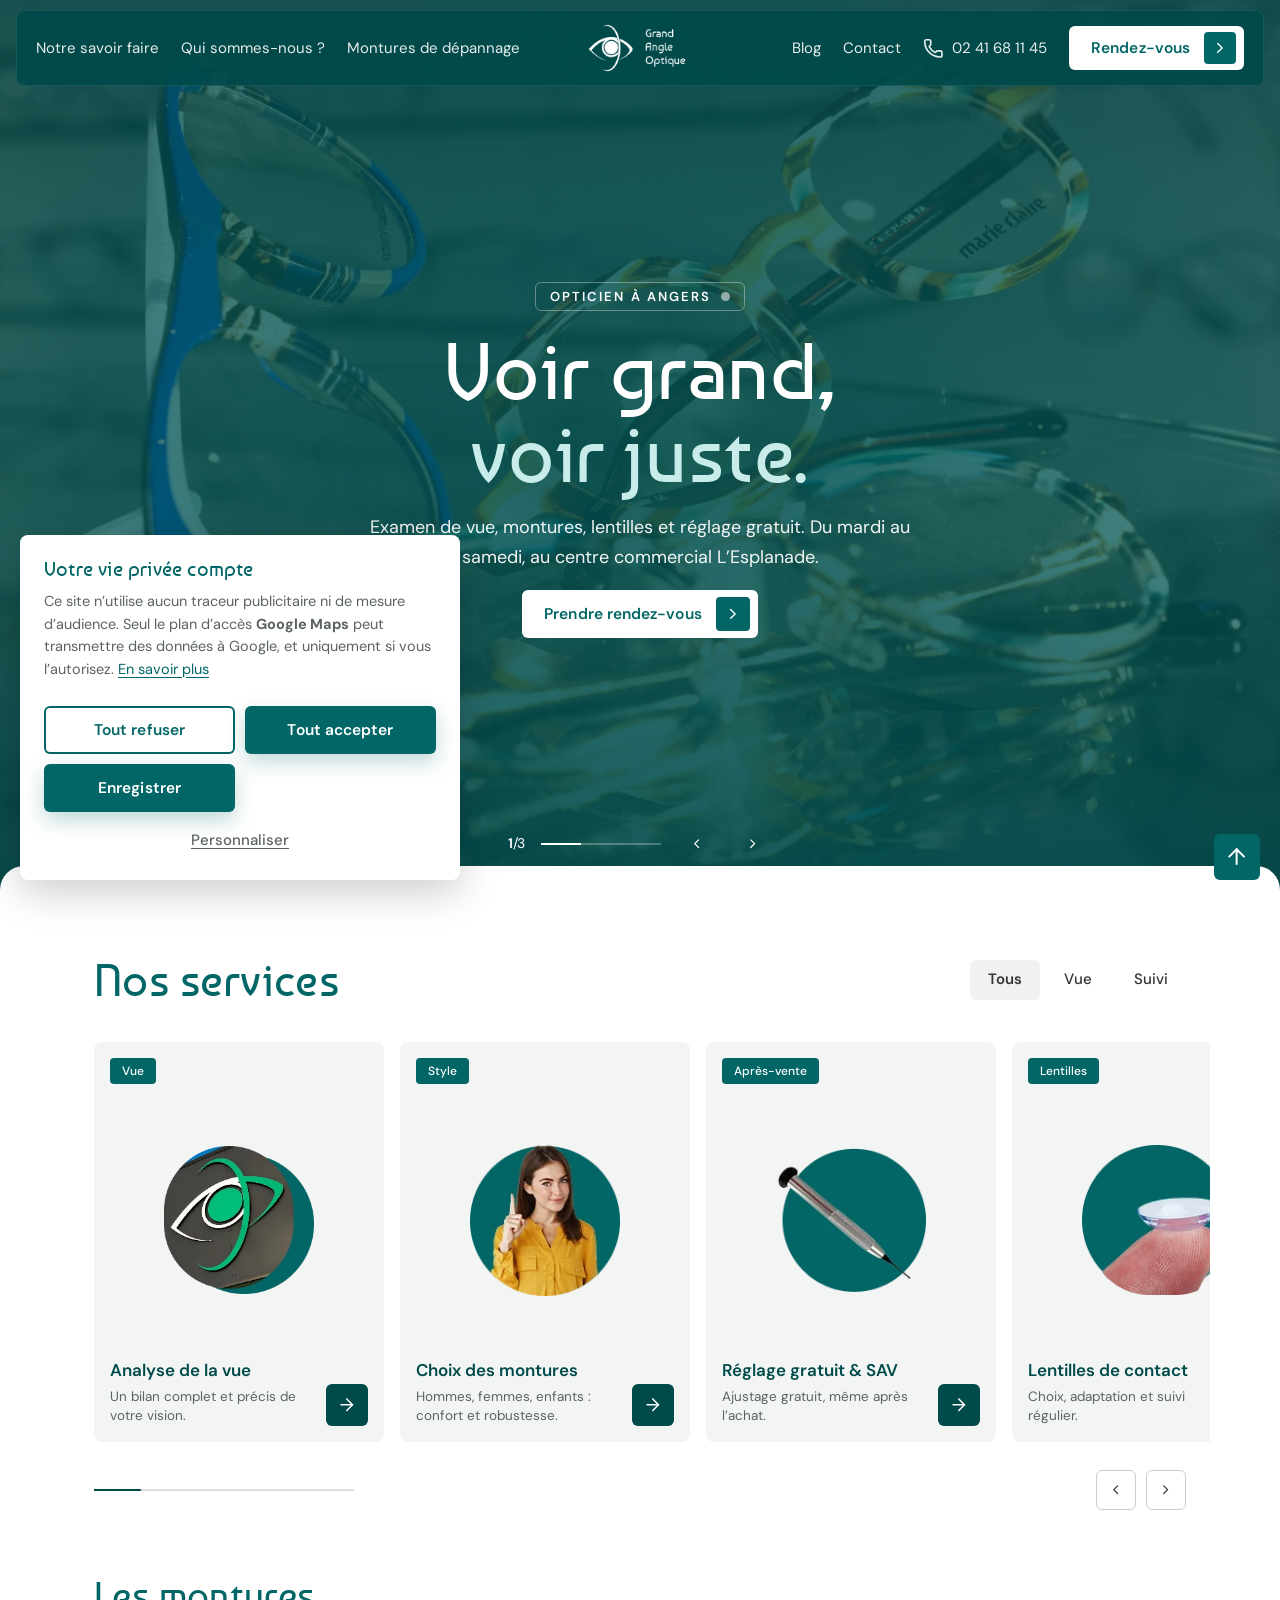
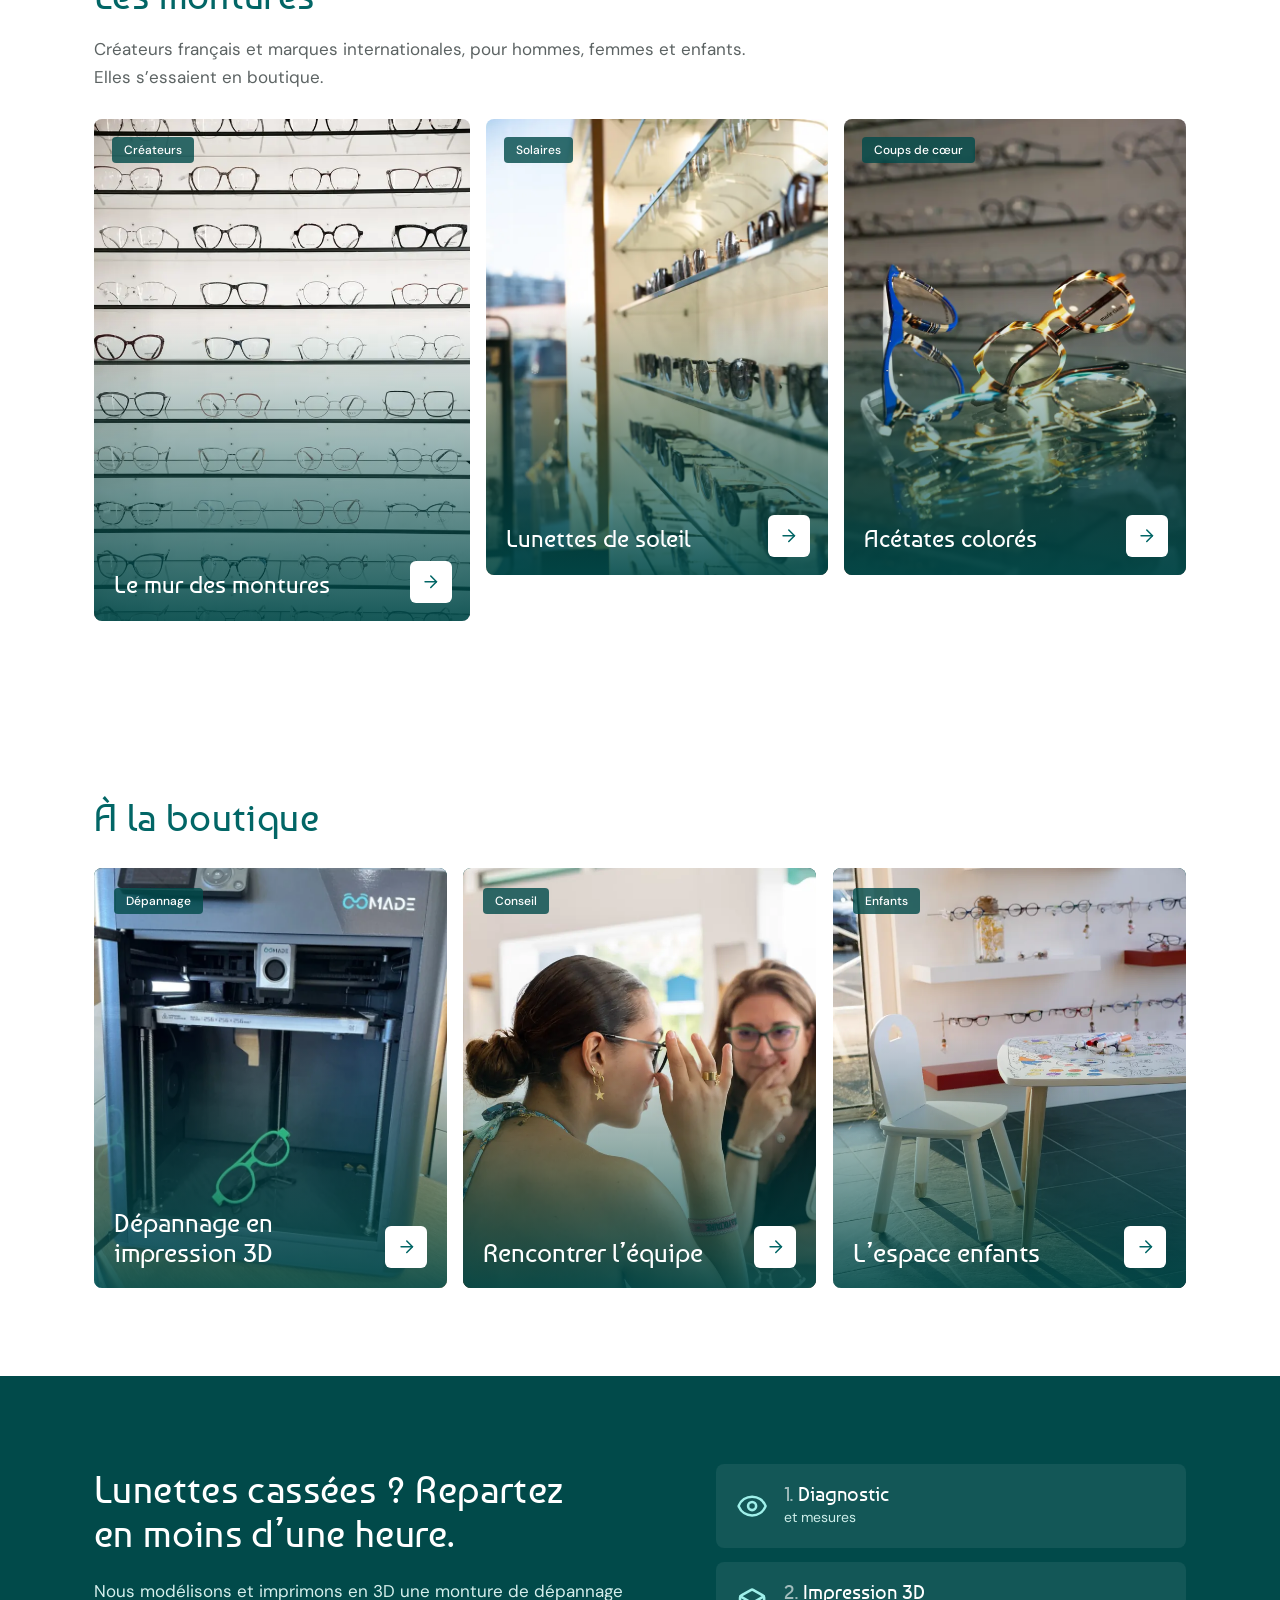
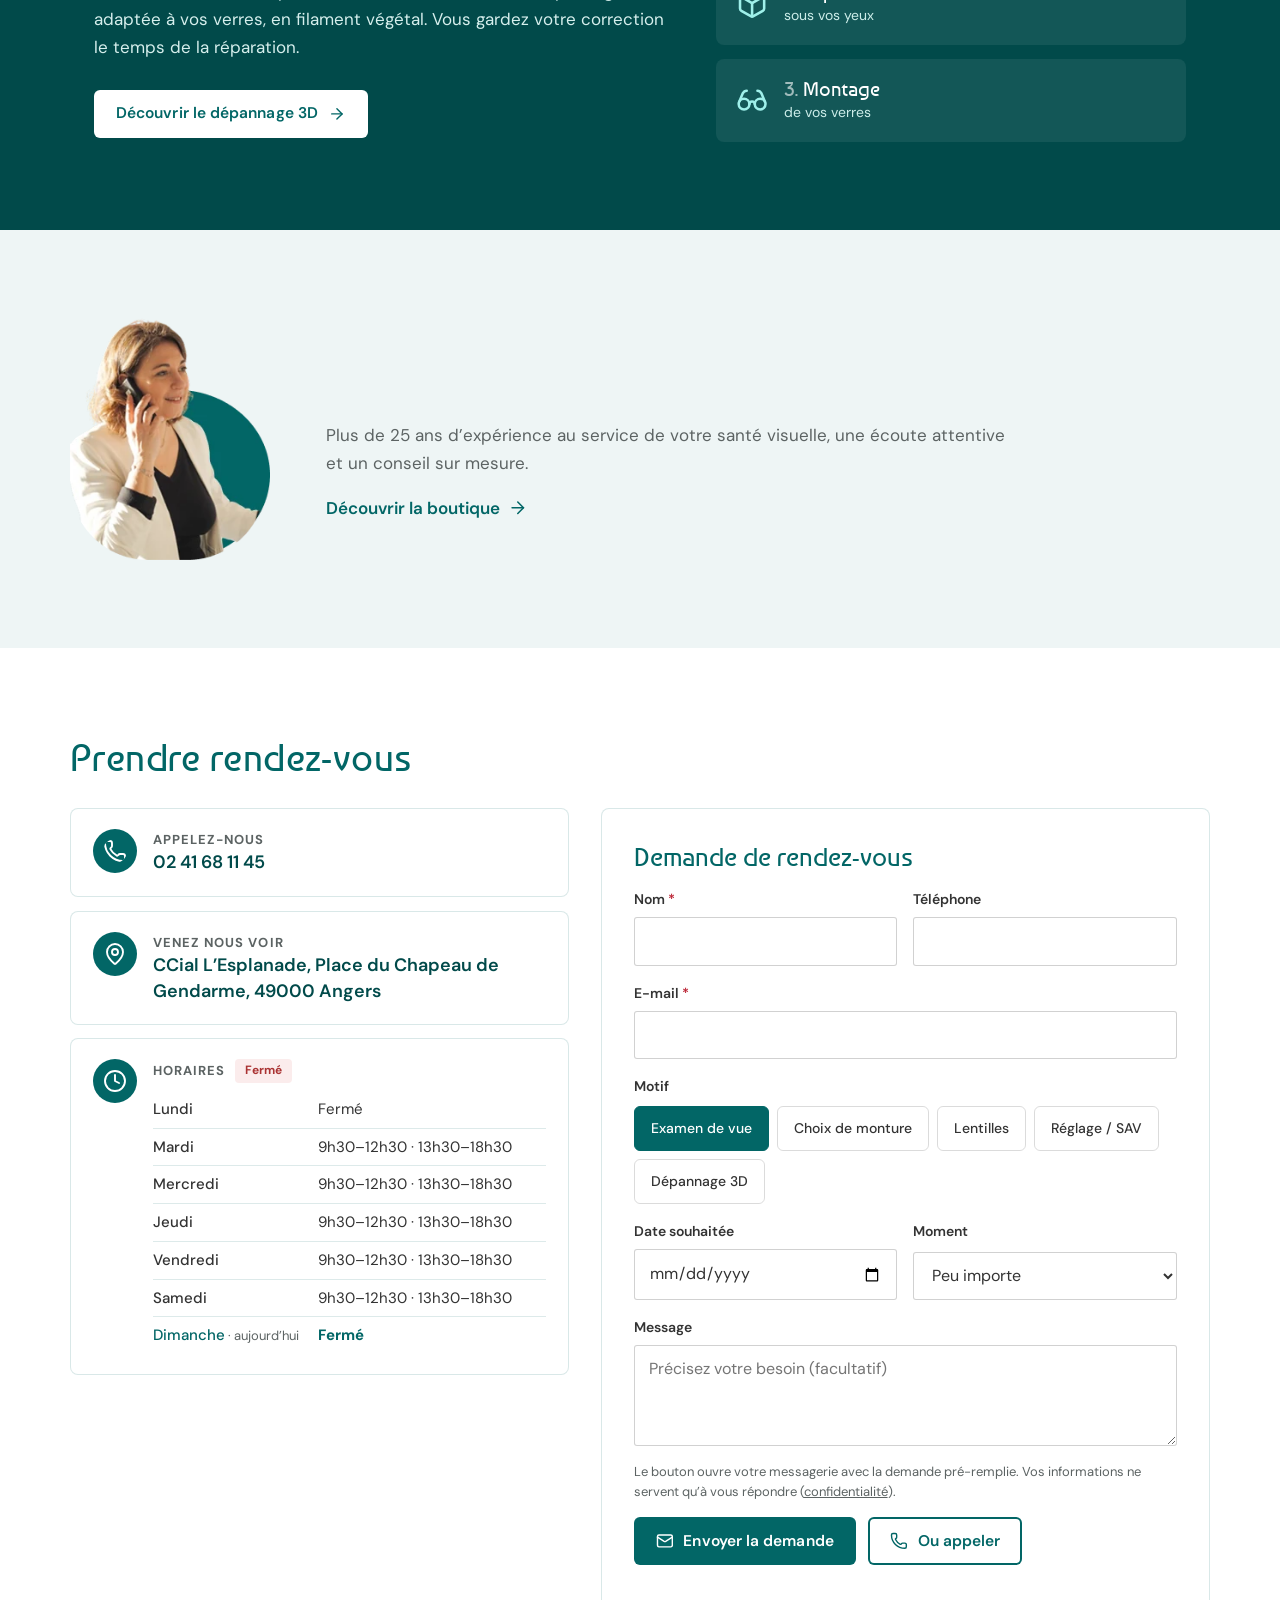
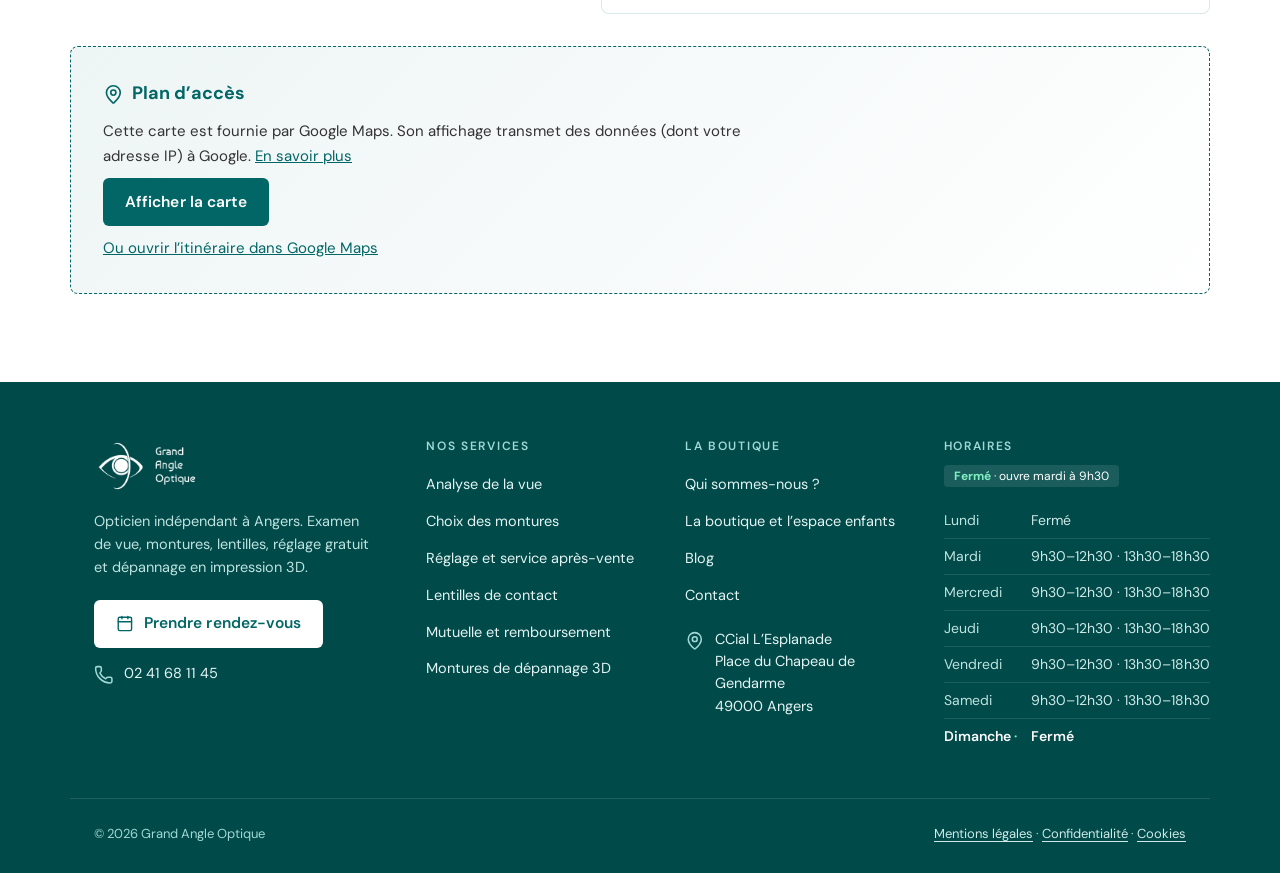
==== index.html @ e69bfea6 "Footer plus complet et sobre - Présentation, services avec liens vers chaque section, boutique, hora" ====
<!doctype html>
<html lang="fr">
<head>
<meta charset="utf-8">
<meta name="viewport" content="width=device-width, initial-scale=1">
<title>Grand Angle Optique – Opticien à Angers</title>
<meta name="robots" content="index,follow,max-image-preview:large">
<meta name="description" content="Grand Angle Optique, opticien à Angers (CCial L'Esplanade). Lunettes de vue, solaires, lentilles et conseil personnalisé.">
<link rel="canonical" href="https://grandangleoptique.fr/">
<meta name="theme-color" content="#026666">
<meta property="og:type" content="website"><meta property="og:locale" content="fr_FR"><meta property="og:site_name" content="Grand Angle Optique">
<meta property="og:title" content="Grand Angle Optique – Opticien à Angers"><meta property="og:description" content="Grand Angle Optique, opticien à Angers (CCial L'Esplanade). Lunettes de vue, solaires, lentilles et conseil personnalisé."><meta property="og:url" content="https://grandangleoptique.fr/"><meta property="og:image" content="https://grandangleoptique.fr/assets/logo.png">
<meta name="twitter:card" content="summary"><meta name="twitter:title" content="Grand Angle Optique – Opticien à Angers"><meta name="twitter:description" content="Grand Angle Optique, opticien à Angers (CCial L'Esplanade). Lunettes de vue, solaires, lentilles et conseil personnalisé.">
<link rel="icon" href="assets/logo.png">

<link rel="preload" href="assets/fonts/dmsans-latin.woff2" as="font" type="font/woff2" crossorigin>
<link rel="preload" href="assets/fonts/baumans-latin.woff2" as="font" type="font/woff2" crossorigin>
<link rel="preload" as="image" href="assets/img/photos/creations-1500.webp" type="image/webp" fetchpriority="high">
<link rel="stylesheet" href="style.css">
</head>
<body id="top">
<a class="skip" href="#contenu">Aller au contenu</a>
<header class="site-header">
  <nav id="nav" aria-label="Navigation principale">
    <div class="grp grp-l"><a href="index.html" aria-current="page" class="m-only">Accueil</a><a href="notre-savoir-faire.html">Notre savoir faire</a><a href="qui-sommes-nous.html">Qui sommes-nous ?</a><a href="montures-de-depannage.html">Montures de dépannage</a></div>
    <div class="grp grp-r"><a href="blog.html">Blog</a><a href="contact.html">Contact</a><a class="nav-tel" href="tel:+33241681145" aria-label="Appeler le 02 41 68 11 45"><svg class="ic" viewBox="0 0 24 24" aria-hidden="true"><path d="M13.832 16.568a1 1 0 0 0 1.213-.303l.355-.465A2 2 0 0 1 17 15h3a2 2 0 0 1 2 2v3a2 2 0 0 1-2 2A18 18 0 0 1 2 4a2 2 0 0 1 2-2h3a2 2 0 0 1 2 2v3a2 2 0 0 1-.8 1.6l-.468.351a1 1 0 0 0-.292 1.233 14 14 0 0 0 6.392 6.384"/></svg><span>02 41 68 11 45</span></a><a href="index.html#rdv" class="pill">Rendez-vous<span class="pill-ic"><svg class="ic" viewBox="0 0 24 24" aria-hidden="true"><path d="m9 18 6-6-6-6"/></svg></span></a></div>
    <div class="nav-foot"><p>CCial L’Esplanade, Place du Chapeau de Gendarme<br>49000 Angers</p><p>Mar.–sam. 9h30–12h30 · 13h30–18h30 <b class="status-line" data-status></b></p></div>
  </nav>
  <a class="brand" href="index.html" aria-label="Grand Angle Optique – accueil"><img src="assets/logo.png" alt="Grand Angle Optique" width="150" height="75"></a>
  <button class="menu-btn" aria-label="Ouvrir le menu" aria-expanded="false" aria-controls="nav"><span></span><span></span></button>
</header>
<main id="contenu">
<section class="hero hero2" aria-roledescription="carrousel" aria-label="Présentation">
  <div class="hero-bg" aria-hidden="true"><div class="hb-photos"><img class="hbp on" data-i="0" src="assets/img/photos/creations-1500.webp" alt="" width="1500" height="2000" style="object-position:50% 62%" fetchpriority="high" decoding="async"><img class="hbp" data-i="1" src="assets/img/photos/vitrine-montures-1500.webp" alt="" width="1500" height="2000" style="object-position:50% 40%" loading="lazy" decoding="async"><img class="hbp" data-i="2" src="assets/img/photos/solaires-1500.webp" alt="" width="1500" height="2000" style="object-position:50% 42%" loading="lazy" decoding="async"></div></div>
  <div class="hero-slides"><div class="slide active" data-i="0" aria-hidden="false">
      <p class="eyebrow-s">Opticien à Angers <span class="dot" data-status-dot></span></p>
      <h1>Voir grand,<br><em>voir juste.</em></h1>
      <p class="sub">Examen de vue, montures, lentilles et réglage gratuit. Du mardi au samedi, au centre commercial L’Esplanade.</p>
      <a class="pill big" href="#rdv">Prendre rendez-vous<span class="pill-ic"><svg class="ic" viewBox="0 0 24 24" aria-hidden="true"><path d="m9 18 6-6-6-6"/></svg></span></a></div><div class="slide" data-i="1" aria-hidden="true">
      <p class="eyebrow-s">Montures</p>
      <p class="h1">Toutes les montures,<br><em>pour tous.</em></p>
      <p class="sub">Hommes, femmes et enfants. Créateurs français et marques internationales, à essayer en boutique.</p>
      <a class="pill big" href="notre-savoir-faire.html#montures">Voir les montures<span class="pill-ic"><svg class="ic" viewBox="0 0 24 24" aria-hidden="true"><path d="m9 18 6-6-6-6"/></svg></span></a></div><div class="slide" data-i="2" aria-hidden="true">
      <p class="eyebrow-s">Solaires</p>
      <p class="h1">Lunettes<br><em>de soleil.</em></p>
      <p class="sub">Une sélection à essayer en boutique.</p>
      <a class="pill big" href="notre-savoir-faire.html#montures">Voir les solaires<span class="pill-ic"><svg class="ic" viewBox="0 0 24 24" aria-hidden="true"><path d="m9 18 6-6-6-6"/></svg></span></a></div></div>
  <div class="hero-ctrl"><span class="count"><b>1</b>/3</span><span class="bar"><i></i></span>
    <button type="button" class="prev" aria-label="Diapositive précédente"><svg class="ic" viewBox="0 0 24 24" aria-hidden="true"><path d="m15 18-6-6 6-6"/></svg></button><button type="button" class="next" aria-label="Diapositive suivante"><svg class="ic" viewBox="0 0 24 24" aria-hidden="true"><path d="m9 18 6-6-6-6"/></svg></button></div>
</section>
<div class="sheet">
<section class="section find" id="services"><div class="find-head"><h2>Nos services</h2>
  <div class="tabs" role="tablist" aria-label="Filtrer les services"><button type="button" role="tab" class="on" data-f="all" aria-selected="true">Tous</button><button type="button" role="tab" data-f="vue" aria-selected="false">Vue</button><button type="button" role="tab" data-f="suivi" aria-selected="false">Suivi</button></div></div>
  <div class="rail" tabindex="0" aria-label="Services"><a class="pcard" href="notre-savoir-faire.html#analyse" data-cat="vue"><span class="chip">Vue</span>
      <span class="pimg"><img src="assets/img/enseigne.webp" alt="Enseigne Grand Angle Optique et son logo en forme d’œil" width="228" height="225" loading="lazy"></span>
      <span class="pmeta"><strong>Analyse de la vue</strong><small>Un bilan complet et précis de votre vision.</small></span><span class="pgo" aria-hidden="true"><svg class="ic" viewBox="0 0 24 24" aria-hidden="true"><path d="M5 12h14"/><path d="m12 5 7 7-7 7"/></svg></span></a><a class="pcard" href="notre-savoir-faire.html#montures" data-cat="vue"><span class="chip">Style</span>
      <span class="pimg"><img src="assets/img/conseil.webp" alt="Cliente souriante en plein choix de monture" width="154" height="156" loading="lazy"></span>
      <span class="pmeta"><strong>Choix des montures</strong><small>Hommes, femmes, enfants : confort et robustesse.</small></span><span class="pgo" aria-hidden="true"><svg class="ic" viewBox="0 0 24 24" aria-hidden="true"><path d="M5 12h14"/><path d="m12 5 7 7-7 7"/></svg></span></a><a class="pcard" href="notre-savoir-faire.html#reglage" data-cat="suivi"><span class="chip">Après-vente</span>
      <span class="pimg"><img src="assets/img/reglage.webp" alt="Tournevis de précision pour le réglage des lunettes" width="161" height="155" loading="lazy"></span>
      <span class="pmeta"><strong>Réglage gratuit & SAV</strong><small>Ajustage gratuit, même après l’achat.</small></span><span class="pgo" aria-hidden="true"><svg class="ic" viewBox="0 0 24 24" aria-hidden="true"><path d="M5 12h14"/><path d="m12 5 7 7-7 7"/></svg></span></a><a class="pcard" href="notre-savoir-faire.html#lentilles" data-cat="vue"><span class="chip">Lentilles</span>
      <span class="pimg"><img src="assets/img/lentille.webp" alt="Lentille de contact posée sur le bout d’un doigt" width="154" height="154" loading="lazy"></span>
      <span class="pmeta"><strong>Lentilles de contact</strong><small>Choix, adaptation et suivi régulier.</small></span><span class="pgo" aria-hidden="true"><svg class="ic" viewBox="0 0 24 24" aria-hidden="true"><path d="M5 12h14"/><path d="m12 5 7 7-7 7"/></svg></span></a><a class="pcard" href="notre-savoir-faire.html#administratif" data-cat="suivi"><span class="chip">Démarches</span>
      <span class="pimg"><img src="assets/img/telephone.webp" alt="Opticienne au téléphone avec une cliente" width="233" height="282" loading="lazy"></span>
      <span class="pmeta"><strong>Mutuelle & remboursement</strong><small>Prise en charge et coûts expliqués.</small></span><span class="pgo" aria-hidden="true"><svg class="ic" viewBox="0 0 24 24" aria-hidden="true"><path d="M5 12h14"/><path d="m12 5 7 7-7 7"/></svg></span></a></div>
  <div class="rail-ctrl"><span class="bar"><i></i></span><button type="button" class="prev" aria-label="Précédent"><svg class="ic" viewBox="0 0 24 24" aria-hidden="true"><path d="m15 18-6-6 6-6"/></svg></button><button type="button" class="next" aria-label="Suivant"><svg class="ic" viewBox="0 0 24 24" aria-hidden="true"><path d="m9 18 6-6-6-6"/></svg></button></div>
</section>
<section class="section gallery"><div class="center-head"><h2>Les montures</h2><p>Créateurs français et marques internationales, pour hommes, femmes et enfants. Elles s’essaient en boutique.</p></div>
  <div class="gal">
    <a class="gcard g1" href="notre-savoir-faire.html#montures"><span class="chip">Créateurs</span><img src="assets/img/photos/vitrine-montures-700.webp" srcset="assets/img/photos/vitrine-montures-700.webp 700w, assets/img/photos/vitrine-montures-1200.webp 1200w" sizes="(max-width:700px) 90vw, 380px" alt="Mur de montures de créateurs exposées sur des étagères dans la boutique" width="700" height="933" loading="lazy" decoding="async"><span class="gcap">Le mur des montures</span><span class="tgo"><svg class="ic" viewBox="0 0 24 24" aria-hidden="true"><path d="M5 12h14"/><path d="m12 5 7 7-7 7"/></svg></span></a>
    <a class="gcard g2" href="notre-savoir-faire.html#montures"><span class="chip">Solaires</span><img src="assets/img/photos/solaires-700.webp" srcset="assets/img/photos/solaires-700.webp 700w, assets/img/photos/solaires-1200.webp 1200w" sizes="(max-width:700px) 90vw, 380px" alt="Étagères en verre garnies de lunettes de soleil dans la boutique" width="700" height="933" loading="lazy" decoding="async"><span class="gcap">Lunettes de soleil</span><span class="tgo"><svg class="ic" viewBox="0 0 24 24" aria-hidden="true"><path d="M5 12h14"/><path d="m12 5 7 7-7 7"/></svg></span></a>
    <a class="gcard g3" href="notre-savoir-faire.html#montures"><span class="chip">Coups de cœur</span><img src="assets/img/photos/creations-700.webp" srcset="assets/img/photos/creations-700.webp 700w, assets/img/photos/creations-1200.webp 1200w" sizes="(max-width:700px) 90vw, 380px" alt="Montures colorées en acétate posées sur une table en verre" width="700" height="933" loading="lazy" decoding="async"><span class="gcap">Acétates colorés</span><span class="tgo"><svg class="ic" viewBox="0 0 24 24" aria-hidden="true"><path d="M5 12h14"/><path d="m12 5 7 7-7 7"/></svg></span></a>
  </div></section>
<section class="section trio"><div class="center-head"><h2>À la boutique</h2></div>
  <div class="tcards">
    <a class="tcard t1 photo" href="montures-de-depannage.html"><span class="chip">Dépannage</span><img src="assets/img/photos/imprimante-768.webp" alt="Imprimante 3D de l’atelier avec une monture verte de dépannage en cours d’impression" width="768" height="1024" loading="lazy" decoding="async" style="object-position:50% 62%"><span class="ttitle">Dépannage en impression 3D</span><span class="tgo"><svg class="ic" viewBox="0 0 24 24" aria-hidden="true"><path d="M5 12h14"/><path d="m12 5 7 7-7 7"/></svg></span></a>
    <a class="tcard t2 photo" href="qui-sommes-nous.html"><span class="chip">Conseil</span><img src="assets/img/photos/essayage-700.webp" srcset="assets/img/photos/essayage-700.webp 700w, assets/img/photos/essayage-1200.webp 1200w" sizes="(max-width:700px) 90vw, 380px" alt="Une cliente essaie une monture pendant que l’opticienne la conseille" width="700" height="933" loading="lazy" decoding="async"><span class="ttitle">Rencontrer l’équipe</span><span class="tgo"><svg class="ic" viewBox="0 0 24 24" aria-hidden="true"><path d="M5 12h14"/><path d="m12 5 7 7-7 7"/></svg></span></a>
    <a class="tcard t3 photo" href="qui-sommes-nous.html#boutique"><span class="chip">Enfants</span><img src="assets/img/photos/espace-enfants-700.webp" srcset="assets/img/photos/espace-enfants-700.webp 700w, assets/img/photos/espace-enfants-1200.webp 1200w" sizes="(max-width:700px) 90vw, 380px" alt="Espace enfants : petite chaise, table à colorier et montures pour enfants au mur" width="700" height="933" loading="lazy" decoding="async"><span class="ttitle">L’espace enfants</span><span class="tgo"><svg class="ic" viewBox="0 0 24 24" aria-hidden="true"><path d="M5 12h14"/><path d="m12 5 7 7-7 7"/></svg></span></a>
  </div></section>
</div>
<section class="feature"><div class="wrap feature-grid">
  <div><h2>Lunettes cassées&nbsp;? Repartez en moins d’une heure.</h2>
    <p>Nous modélisons et imprimons en 3D une monture de dépannage adaptée à vos verres, en filament végétal. Vous gardez votre correction le temps de la réparation.</p>
    <a class="btn light" href="montures-de-depannage.html">Découvrir le dépannage 3D <svg class="ic" viewBox="0 0 24 24" aria-hidden="true"><path d="M5 12h14"/><path d="m12 5 7 7-7 7"/></svg></a></div>
  <ol class="mini-steps"><li><svg class="ic" viewBox="0 0 24 24" aria-hidden="true"><path d="M2.062 12.348a1 1 0 0 1 0-.696 10.75 10.75 0 0 1 19.876 0 1 1 0 0 1 0 .696 10.75 10.75 0 0 1-19.876 0"/><circle cx="12" cy="12" r="3"/></svg><b>Diagnostic</b><span>et mesures</span></li><li><svg class="ic" viewBox="0 0 24 24" aria-hidden="true"><path d="M21 8a2 2 0 0 0-1-1.73l-7-4a2 2 0 0 0-2 0l-7 4A2 2 0 0 0 3 8v8a2 2 0 0 0 1 1.73l7 4a2 2 0 0 0 2 0l7-4A2 2 0 0 0 21 16Z"/><path d="m3.3 7 8.7 5 8.7-5"/><path d="M12 22V12"/></svg><b>Impression 3D</b><span>sous vos yeux</span></li><li><svg class="ic" viewBox="0 0 24 24" aria-hidden="true"><circle cx="6" cy="15" r="4"/><circle cx="18" cy="15" r="4"/><path d="M14 15a2 2 0 0 0-2-2 2 2 0 0 0-2 2"/><path d="M2.5 13 5 7c.7-1.3 1.4-2 3-2"/><path d="M21.5 13 19 7c-.7-1.3-1.5-2-3-2"/></svg><b>Montage</b><span>de vos verres</span></li></ol>
</div></section>
  <section class="section alt"><div class="team-teaser">
  <div class="portrait"><img src="assets/img/telephone.webp" alt="Blandine, gérante et opticienne diplômée" width="233" height="282" loading="lazy"></div>
  <div><h2>Blandine, gérante &amp; opticienne diplômée</h2>
  <p>Plus de 25 ans d’expérience au service de votre santé visuelle, une écoute attentive et un conseil sur mesure.</p>
  <a class="link" href="qui-sommes-nous.html">Découvrir la boutique <svg class="ic" viewBox="0 0 24 24" aria-hidden="true"><path d="M5 12h14"/><path d="m12 5 7 7-7 7"/></svg></a></div></div></section>
<section id="rdv" class="section"><div class="sec-head"><h2>Prendre rendez-vous</h2></div><div class="contact">
      <div class="infos">
        <a class="info-card" href="tel:+33241681145"><svg class="ic" viewBox="0 0 24 24" aria-hidden="true"><path d="M13.832 16.568a1 1 0 0 0 1.213-.303l.355-.465A2 2 0 0 1 17 15h3a2 2 0 0 1 2 2v3a2 2 0 0 1-2 2A18 18 0 0 1 2 4a2 2 0 0 1 2-2h3a2 2 0 0 1 2 2v3a2 2 0 0 1-.8 1.6l-.468.351a1 1 0 0 0-.292 1.233 14 14 0 0 0 6.392 6.384"/></svg><span><small>Appelez-nous</small><strong>02 41 68 11 45</strong></span></a>
        <a class="info-card" href="https://www.google.com/maps/search/?api=1&amp;query=Grand+Angle+Optique+Angers" target="_blank" rel="noopener"><svg class="ic" viewBox="0 0 24 24" aria-hidden="true"><path d="M20 10c0 4.993-5.539 10.193-7.399 11.799a1 1 0 0 1-1.202 0C9.539 20.193 4 14.993 4 10a8 8 0 0 1 16 0"/><circle cx="12" cy="10" r="3"/></svg><span><small>Venez nous voir</small><strong>CCial L’Esplanade, Place du Chapeau de Gendarme, 49000 Angers</strong></span></a>
        <div class="info-card static"><svg class="ic" viewBox="0 0 24 24" aria-hidden="true"><circle cx="12" cy="12" r="10"/><path d="M12 6v6l4 2"/></svg><span><small>Horaires <b class="badge" data-status></b></small><table class="hours"><caption class="sr">Horaires d’ouverture</caption><tr data-day="1"><th scope="row">Lundi</th><td>Fermé</td></tr><tr data-day="2"><th scope="row">Mardi</th><td>9h30–12h30 · 13h30–18h30</td></tr><tr data-day="3"><th scope="row">Mercredi</th><td>9h30–12h30 · 13h30–18h30</td></tr><tr data-day="4"><th scope="row">Jeudi</th><td>9h30–12h30 · 13h30–18h30</td></tr><tr data-day="5"><th scope="row">Vendredi</th><td>9h30–12h30 · 13h30–18h30</td></tr><tr data-day="6"><th scope="row">Samedi</th><td>9h30–12h30 · 13h30–18h30</td></tr><tr data-day="0"><th scope="row">Dimanche</th><td>Fermé</td></tr></table></span></div>
      </div>
      <form class="rdv-form" action="mailto:contact@grandangleoptique.fr" method="post" enctype="text/plain" novalidate>
        <h3>Demande de rendez-vous</h3>
        <div class="row2">
          <label><span>Nom <span class="req" aria-hidden="true">*</span></span><input name="nom" autocomplete="name" required></label>
          <label>Téléphone <input type="tel" name="telephone" autocomplete="tel" inputmode="tel"></label>
        </div>
        <label><span>E-mail <span class="req" aria-hidden="true">*</span></span><input type="email" name="email" autocomplete="email" required></label>
        <fieldset class="chips"><legend>Motif</legend>
          <label><input type="radio" name="motif" value="Examen de vue" checked><span>Examen de vue</span></label>
          <label><input type="radio" name="motif" value="Choix de monture"><span>Choix de monture</span></label>
          <label><input type="radio" name="motif" value="Lentilles"><span>Lentilles</span></label>
          <label><input type="radio" name="motif" value="Réglage / SAV"><span>Réglage / SAV</span></label>
          <label><input type="radio" name="motif" value="Dépannage 3D"><span>Dépannage 3D</span></label>
        </fieldset>
        <div class="row2">
          <label>Date souhaitée <input type="date" name="date"></label>
          <label>Moment <select name="moment"><option>Peu importe</option><option>Matin (9h30–12h30)</option><option>Après-midi (13h30–18h30)</option></select></label>
        </div>
        <label>Message <textarea name="message" rows="3" placeholder="Précisez votre besoin (facultatif)"></textarea></label>
        <p class="note">Le bouton ouvre votre messagerie avec la demande pré-remplie. Vos informations ne servent qu’à vous répondre (<a href="politique-de-confidentialite.html">confidentialité</a>).</p>
        <div class="form-actions"><button class="btn" type="submit"><svg class="ic" viewBox="0 0 24 24" aria-hidden="true"><path d="m22 7-8.991 5.727a2 2 0 0 1-2.009 0L2 7"/><rect x="2" y="4" width="20" height="16" rx="2"/></svg>Envoyer la demande</button><a class="btn ghost" href="tel:+33241681145"><svg class="ic" viewBox="0 0 24 24" aria-hidden="true"><path d="M13.832 16.568a1 1 0 0 0 1.213-.303l.355-.465A2 2 0 0 1 17 15h3a2 2 0 0 1 2 2v3a2 2 0 0 1-2 2A18 18 0 0 1 2 4a2 2 0 0 1 2-2h3a2 2 0 0 1 2 2v3a2 2 0 0 1-.8 1.6l-.468.351a1 1 0 0 0-.292 1.233 14 14 0 0 0 6.392 6.384"/></svg>Ou appeler</a></div>
        <p class="form-msg" role="status" aria-live="polite"></p>
      </form>
    </div>
    <div class="map map-consent" data-src="https://www.google.com/maps?q=Grand+Angle+Optique,+Place+du+Chapeau+de+Gendarme,+49000+Angers&amp;output=embed">
      <p class="map-title"><svg class="ic" viewBox="0 0 24 24" aria-hidden="true"><path d="M20 10c0 4.993-5.539 10.193-7.399 11.799a1 1 0 0 1-1.202 0C9.539 20.193 4 14.993 4 10a8 8 0 0 1 16 0"/><circle cx="12" cy="10" r="3"/></svg><strong>Plan d’accès</strong></p>
      <p>Cette carte est fournie par Google Maps. Son affichage transmet des données (dont votre adresse IP) à Google. <a href="politique-de-confidentialite.html">En savoir plus</a></p>
      <button class="btn" type="button">Afficher la carte</button>
      <p><a href="https://www.google.com/maps/search/?api=1&amp;query=Grand+Angle+Optique+Angers" target="_blank" rel="noopener">Ou ouvrir l’itinéraire dans Google Maps</a></p>
    </div></section>
<script type="application/ld+json">
{"@context":"https://schema.org","@type":"Optician","name":"Grand Angle Optique","url":"https://grandangleoptique.fr/","telephone":"+33241681145",
"address":{"@type":"PostalAddress","streetAddress":"CCial L'Esplanade, Place du Chapeau de Gendarme","postalCode":"49000","addressLocality":"Angers","addressCountry":"FR"},
"openingHoursSpecification":[{"@type":"OpeningHoursSpecification","dayOfWeek":["Tuesday","Wednesday","Thursday","Friday","Saturday"],"opens":"09:30","closes":"12:30"},{"@type":"OpeningHoursSpecification","dayOfWeek":["Tuesday","Wednesday","Thursday","Friday","Saturday"],"opens":"13:30","closes":"18:30"}]}
</script>
</main>
<footer class="site-footer mini ft">
  <div class="wrap ft-grid">
    <div class="ft-col ft-brand">
      <a href="index.html" aria-label="Grand Angle Optique – accueil"><img src="assets/logo.png" alt="Grand Angle Optique" width="150" height="75" loading="lazy"></a>
      <p>Opticien indépendant à Angers. Examen de vue, montures, lentilles, réglage gratuit et dépannage en impression 3D.</p>
      <div class="ft-actions"><a class="btn light" href="index.html#rdv"><svg class="ic" viewBox="0 0 24 24" aria-hidden="true"><path d="M8 2v3"/><path d="M16 2v3"/><rect x="3" y="3" width="18" height="18" rx="2"/><path d="M3 9h18"/></svg>Prendre rendez-vous</a><a class="ft-link" href="tel:+33241681145"><svg class="ic" viewBox="0 0 24 24" aria-hidden="true"><path d="M13.832 16.568a1 1 0 0 0 1.213-.303l.355-.465A2 2 0 0 1 17 15h3a2 2 0 0 1 2 2v3a2 2 0 0 1-2 2A18 18 0 0 1 2 4a2 2 0 0 1 2-2h3a2 2 0 0 1 2 2v3a2 2 0 0 1-.8 1.6l-.468.351a1 1 0 0 0-.292 1.233 14 14 0 0 0 6.392 6.384"/></svg>02 41 68 11 45</a></div>
    </div>
    <nav class="ft-col" aria-label="Nos services"><h2>Nos services</h2><ul><li><a href="notre-savoir-faire.html#analyse">Analyse de la vue</a></li><li><a href="notre-savoir-faire.html#montures">Choix des montures</a></li><li><a href="notre-savoir-faire.html#reglage">Réglage et service après-vente</a></li><li><a href="notre-savoir-faire.html#lentilles">Lentilles de contact</a></li><li><a href="notre-savoir-faire.html#administratif">Mutuelle et remboursement</a></li><li><a href="montures-de-depannage.html">Montures de dépannage 3D</a></li></ul></nav>
    <div class="ft-col"><h2>La boutique</h2>
      <ul><li><a href="qui-sommes-nous.html">Qui sommes-nous ?</a></li><li><a href="qui-sommes-nous.html#boutique">La boutique et l’espace enfants</a></li><li><a href="blog.html">Blog</a></li><li><a href="contact.html">Contact</a></li></ul>
      <address><a class="ft-link" href="https://www.google.com/maps/search/?api=1&amp;query=Grand+Angle+Optique+Angers" target="_blank" rel="noopener"><svg class="ic" viewBox="0 0 24 24" aria-hidden="true"><path d="M20 10c0 4.993-5.539 10.193-7.399 11.799a1 1 0 0 1-1.202 0C9.539 20.193 4 14.993 4 10a8 8 0 0 1 16 0"/><circle cx="12" cy="10" r="3"/></svg><span>CCial L’Esplanade<br>Place du Chapeau de Gendarme<br>49000 Angers</span></a></address>
    </div>
    <div class="ft-col"><h2>Horaires <b class="status-line" data-status></b></h2>
      <table class="ft-hours"><caption class="sr">Horaires d’ouverture</caption><tbody><tr data-day="1"><th scope="row">Lundi</th><td>Fermé</td></tr><tr data-day="2"><th scope="row">Mardi</th><td>9h30–12h30 · 13h30–18h30</td></tr><tr data-day="3"><th scope="row">Mercredi</th><td>9h30–12h30 · 13h30–18h30</td></tr><tr data-day="4"><th scope="row">Jeudi</th><td>9h30–12h30 · 13h30–18h30</td></tr><tr data-day="5"><th scope="row">Vendredi</th><td>9h30–12h30 · 13h30–18h30</td></tr><tr data-day="6"><th scope="row">Samedi</th><td>9h30–12h30 · 13h30–18h30</td></tr><tr data-day="0"><th scope="row">Dimanche</th><td>Fermé</td></tr></tbody></table>
    </div>
  </div>
  <div class="wrap ft-bottom">
    <p>© <span id="y"></span> Grand Angle Optique</p>
    <p><a href="mentions-legales.html">Mentions légales</a><span aria-hidden="true"> · </span><a href="politique-de-confidentialite.html">Confidentialité</a><span aria-hidden="true"> · </span><button type="button" class="linkbtn" data-cookie-open>Cookies</button></p>
  </div>
</footer>
<nav class="quickbar" aria-label="Actions rapides">
  <a href="tel:+33241681145"><svg class="ic" viewBox="0 0 24 24" aria-hidden="true"><path d="M13.832 16.568a1 1 0 0 0 1.213-.303l.355-.465A2 2 0 0 1 17 15h3a2 2 0 0 1 2 2v3a2 2 0 0 1-2 2A18 18 0 0 1 2 4a2 2 0 0 1 2-2h3a2 2 0 0 1 2 2v3a2 2 0 0 1-.8 1.6l-.468.351a1 1 0 0 0-.292 1.233 14 14 0 0 0 6.392 6.384"/></svg><span>Appeler</span></a>
  <a href="https://www.google.com/maps/search/?api=1&amp;query=Grand+Angle+Optique+Angers" target="_blank" rel="noopener"><svg class="ic" viewBox="0 0 24 24" aria-hidden="true"><path d="M20 10c0 4.993-5.539 10.193-7.399 11.799a1 1 0 0 1-1.202 0C9.539 20.193 4 14.993 4 10a8 8 0 0 1 16 0"/><circle cx="12" cy="10" r="3"/></svg><span>Itinéraire</span></a>
  <a href="index.html#rdv" class="primary"><svg class="ic" viewBox="0 0 24 24" aria-hidden="true"><path d="M8 2v3"/><path d="M16 2v3"/><rect x="3" y="3" width="18" height="18" rx="2"/><path d="M3 9h18"/></svg><span>Rendez-vous</span></a>
</nav>
<button class="totop" type="button" aria-label="Revenir en haut"><svg class="ic" viewBox="0 0 24 24" aria-hidden="true"><path d="m5 12 7-7 7 7"/><path d="M12 19V5"/></svg></button>
<script src="script.js"></script>
</body>
</html>
---- style.css ----
@font-face{font-family:"Baumans";font-style:normal;font-weight:400 500;font-display:swap;src:url(assets/fonts/baumans-latin.woff2) format("woff2")}
@font-face{font-family:"DM Sans";font-style:normal;font-weight:100 1000;font-display:swap;src:url(assets/fonts/dmsans-latin.woff2) format("woff2")}

/* ===== Tokens ===== */
:root{
  --teal:#026666;--teal-d:#014a4a;--teal-dd:#013636;--teal-l:#2fa3a0;--mint:#9ff0ea;
  --ink:#333;--muted:#5c6363;--line:#02666622;--bg:#fff;--alt:#eef5f5;
  --display:"Baumans","DM Sans",system-ui,sans-serif;--body:"DM Sans",-apple-system,system-ui,sans-serif;
  --r-sm:3px;--r:6px;--r-lg:24px;
  --sh1:rgba(172,171,171,.3) 0 -1px 10px 0;--sh-card:0 2px 10px #02666614;--sh-hover:0 22px 44px #02666630;
  --ease:cubic-bezier(.2,.7,.2,1);--max:1140px;--gut:24px;--hdr:72px;
}
*,*::before,*::after{box-sizing:border-box}
html{scroll-behavior:smooth;scroll-padding-top:calc(var(--hdr) + 16px);-webkit-text-size-adjust:100%}
body{margin:0;font:400 17px/1.65 var(--body);color:var(--ink);background:var(--bg);overflow-x:hidden}
img{max-width:100%;height:auto}
a{color:inherit}
h1,h2{font-family:var(--display);font-weight:500;letter-spacing:.01em;text-wrap:balance}
h3{font:600 20px/1.3 var(--body);text-wrap:balance}
p{text-wrap:pretty}
.wrap{max-width:var(--max);margin:0 auto;padding:0 var(--gut)}
.ic{width:1.15em;height:1.15em;flex:none;fill:none;stroke:currentColor;stroke-width:1.8;stroke-linecap:round;stroke-linejoin:round;vertical-align:-.18em}
.sr{position:absolute;width:1px;height:1px;overflow:hidden;clip:rect(0 0 0 0);white-space:nowrap}
:focus-visible{outline:3px solid var(--teal-l);outline-offset:3px;border-radius:2px}
.skip{position:absolute;left:12px;top:-60px;z-index:100;background:var(--teal);color:#fff;padding:10px 16px;border-radius:var(--r);transition:top .2s}
.skip:focus{top:12px}
.progress{position:fixed;top:0;left:0;height:3px;width:100%;transform-origin:0 50%;transform:scaleX(0);background:linear-gradient(90deg,var(--teal-l),var(--teal));z-index:60}

/* ===== Topbar + header ===== */
.status.open b,.pill.open{color:#7ff0c0}
.site-header{position:sticky;top:0;z-index:40;display:flex;align-items:center;justify-content:space-between;gap:16px;height:var(--hdr);padding:0 max(var(--gut),calc((100% - var(--max))/2 + var(--gut)));background:#fffffff2;box-shadow:var(--sh1);transition:height .3s var(--ease),box-shadow .3s}
.site-header.scrolled{--hdr:60px;height:60px;box-shadow:0 6px 24px #02666622}
.brand img{display:block;height:52px;width:auto}
.site-header.scrolled .brand img{height:44px}
.menu-btn{display:none;width:44px;height:44px;border:0;background:none;cursor:pointer;position:relative;border-radius:var(--r)}
.menu-btn span{position:absolute;left:11px;right:11px;height:2px;background:var(--teal);border-radius:2px;transition:transform .3s var(--ease),opacity .2s}
.menu-btn span:nth-child(1){top:15px}.menu-btn span:nth-child(2){top:21px}.menu-btn span:nth-child(3){top:27px}
.menu-btn[aria-expanded=true] span:nth-child(1){transform:translateY(6px) rotate(45deg)}
.menu-btn[aria-expanded=true] span:nth-child(2){opacity:0}
.menu-btn[aria-expanded=true] span:nth-child(3){transform:translateY(-6px) rotate(-45deg)}

/* ===== Buttons ===== */
.btn,.cta{display:inline-flex;align-items:center;justify-content:center;gap:10px;min-height:46px;padding:12px 22px;border-radius:2px;border:0;background:var(--teal);color:#fff!important;font:600 16px/1.2 var(--body);text-decoration:none;cursor:pointer;position:relative;overflow:hidden;transition:transform .25s var(--ease),box-shadow .25s,background .2s}
.cta{min-height:42px;padding:10px 18px;font-size:15px}
.btn::after,.cta::after{content:"";position:absolute;inset:0;background:linear-gradient(105deg,transparent 30%,#ffffff55 50%,transparent 70%);transform:translateX(-120%)}
.btn:hover::after,.cta:hover::after{transform:translateX(120%);transition:transform .7s var(--ease)}
.btn:hover,.cta:hover{background:var(--teal-d);transform:translateY(-2px);box-shadow:0 10px 24px #02666644}
.btn:active{transform:none}
.btn.ghost{background:transparent;color:var(--teal)!important;box-shadow:inset 0 0 0 2px var(--teal)}
.btn.ghost:hover{background:var(--alt)}
.btn.ghost.on-dark{color:#fff!important;box-shadow:inset 0 0 0 2px #ffffffcc}
.btn.ghost.on-dark:hover{background:#ffffff1f}
.btn.light,.hero .btn:not(.ghost){background:#fff;color:var(--teal)!important}
.btn.light:hover,.hero .btn:not(.ghost):hover{background:var(--mint)}
.link{display:inline-flex;align-items:center;gap:8px;color:var(--teal);font-weight:600;text-decoration:none}
.link .ic,.more .ic{transition:transform .3s var(--ease)}
.link:hover .ic{transform:translateX(5px)}

/* ===== Hero (home) ===== */
.hero{position:relative;overflow:hidden;color:#fff;display:grid;grid-template-columns:1.15fr .85fr;gap:40px;align-items:center;min-height:min(620px,calc(100svh - 110px));padding:72px max(var(--gut),calc((100% - var(--max))/2 + var(--gut)));
  background:radial-gradient(900px 500px at 85% 20%,#0b8a86 0,transparent 60%),linear-gradient(135deg,var(--teal-d),var(--teal) 55%,#0a7d79)}
.hero::before,.hero::after{content:"";position:absolute;border-radius:50%;filter:blur(60px);opacity:.35;animation:float 14s ease-in-out infinite;pointer-events:none}
.hero::before{width:380px;height:380px;background:#4fd1cb;left:-120px;top:-100px}
.hero::after{width:300px;height:300px;background:#7be3dd;right:25%;bottom:-140px;animation-delay:-6s}
.hero>*{position:relative;z-index:1}
.eyebrow{display:inline-flex;align-items:center;gap:10px;margin:0;padding:6px 14px;border:1px solid #ffffff55;border-radius:99px;font:600 13px/1.4 var(--body);letter-spacing:.1em;text-transform:uppercase;}
.dot{width:9px;height:9px;border-radius:50%;background:#ffffff88}
.dot.open{background:#5ff0b0;box-shadow:0 0 0 0 #5ff0b0aa;animation:ping 2s infinite}
@keyframes ping{70%{box-shadow:0 0 0 10px #5ff0b000}100%{box-shadow:0 0 0 0 #5ff0b000}}
.hero h1{font-size:clamp(2.6rem,6vw,4.4rem);line-height:1.04;margin:.35em 0 .3em;opacity:0;transform:translateY(30px);animation:up .9s .1s var(--ease) forwards}
.hero h1 span{display:block;background:linear-gradient(90deg,#fff,var(--mint));-webkit-background-clip:text;background-clip:text;color:transparent}
.hero-text>p:not(.eyebrow){font-size:19px;max-width:34em;opacity:0;animation:up .9s .3s var(--ease) forwards}
.actions{display:flex;gap:12px;flex-wrap:wrap;margin-top:30px;opacity:0;animation:up .9s .5s var(--ease) forwards}
@keyframes up{to{opacity:1;transform:none}}
@keyframes float{50%{transform:translate(40px,30px) scale(1.15)}}
.hero-art{position:relative;width:min(340px,80%);aspect-ratio:1;display:grid;place-items:center;justify-self:center}
.hero-art svg{width:100%;height:auto;filter:drop-shadow(0 20px 40px #0006);animation:bob 6s ease-in-out infinite}
@keyframes bob{50%{transform:translateY(-12px)}}
.ring{position:absolute;inset:0;border-radius:50%;border:2px solid #ffffff44;animation:pulse 4s ease-out infinite}
.ring.r2{animation-delay:2s}
@keyframes pulse{from{transform:scale(.7);opacity:.9}to{transform:scale(1.35);opacity:0}}
#iris{transition:transform .12s linear}

/* ===== Page hero (inner pages) ===== */
.page-hero{position:relative;overflow:hidden;color:#fff;padding:56px 0 64px;background:radial-gradient(700px 300px at 90% 0,#0b8a86,transparent 70%),linear-gradient(135deg,var(--teal-d),var(--teal))}
.page-hero::after{content:"";position:absolute;right:-80px;bottom:-120px;width:320px;height:320px;border-radius:50%;border:40px solid #ffffff10}
.page-hero h1{font-size:clamp(2.2rem,5vw,3.4rem);line-height:1.1;margin:.25em 0 .2em;animation:up .8s var(--ease) both}
.page-hero p{margin:0;max-width:40em;font-size:19px;color:#e2f5f3;animation:up .8s .12s var(--ease) both}
.crumbs{display:flex;gap:10px;font-size:14px;color:#cdeeea}
.crumbs a{color:#fff}

/* ===== Marquee + stats ===== */
.marquee{overflow:hidden;background:#fff;border-bottom:1px solid var(--line);padding:14px 0;white-space:nowrap}
.track{display:inline-flex;animation:scroll 40s linear infinite}
.marquee:hover .track{animation-play-state:paused}
.track span{font:400 20px/1 var(--display);color:var(--teal);padding:0 28px;position:relative}
.track span::after{content:"◉";position:absolute;right:-8px;font-size:12px;color:var(--teal-l)}
@keyframes scroll{to{transform:translateX(-50%)}}
.stats{display:grid;grid-template-columns:repeat(4,1fr);gap:24px;padding:56px max(var(--gut),calc((100% - var(--max))/2 + var(--gut)));background:var(--alt)}
.stat{text-align:center}
.stat b{display:block;font:400 clamp(2.4rem,5vw,3.6rem)/1.1 var(--display);color:var(--teal)}
.stat span{color:var(--muted);font-size:15px}

/* ===== Sections ===== */
.section{padding:88px var(--gut)}
.section>*{max-width:var(--max);margin-left:auto;margin-right:auto}
.alt{background:var(--alt)}
.sec-head{margin-bottom:36px}
.kicker{margin:0 0 6px;color:var(--teal-l);font:700 13px/1.4 var(--body);letter-spacing:.14em;text-transform:uppercase}
h2{font-size:clamp(1.8rem,3.4vw,2.4rem);line-height:1.15;color:var(--teal);margin:0 0 20px}
.section>h2::after,.sec-head h2::after{content:"";display:block;width:56px;height:4px;margin-top:12px;border-radius:4px;background:linear-gradient(90deg,var(--teal),var(--teal-l))}
.lead{max-width:44em!important;font-size:19px;color:var(--muted)}

/* service cards */
.cards{display:grid;grid-template-columns:repeat(auto-fit,minmax(200px,1fr));gap:20px}
.card{position:relative;display:flex;flex-direction:column;gap:8px;padding:28px 24px 24px;border-radius:var(--r);background:#fff;border:1px solid var(--line);box-shadow:var(--sh-card);text-decoration:none;overflow:hidden;transition:transform .35s var(--ease),box-shadow .35s,border-color .35s}
.card::before{content:"";position:absolute;inset:0 0 auto;height:4px;background:linear-gradient(90deg,var(--teal),var(--teal-l));transform:scaleX(.25);transform-origin:left;transition:transform .5s var(--ease)}
.card:hover{transform:translateY(-8px);box-shadow:var(--sh-hover);border-color:transparent}
.card:hover::before{transform:scaleX(1)}
.card-ic{display:grid;place-items:center;width:52px;height:52px;border-radius:50%;background:var(--alt);color:var(--teal);font-size:24px;transition:background .3s,color .3s,transform .5s var(--ease)}
.card:hover .card-ic{background:var(--teal);color:#fff;transform:rotate(-8deg) scale(1.06)}
.card h3{margin:8px 0 0;color:var(--teal-d)}
.card p{margin:0;color:var(--muted);font-size:15px;line-height:1.55;flex:1}
.more{display:inline-flex;align-items:center;gap:6px;margin-top:8px;color:var(--teal);font-weight:600;font-size:14px}
.card:hover .more .ic{transform:translateX(5px)}

/* feature band */
.feature{background:linear-gradient(135deg,var(--teal-dd),var(--teal-d));color:#fff;padding:88px 0;position:relative;overflow:hidden}
.feature::before{content:"";position:absolute;left:-10%;top:-60%;width:60%;height:200%;background:radial-gradient(closest-side,#0b8a8655,transparent);pointer-events:none}
.feature-grid{position:relative;display:grid;grid-template-columns:1.1fr .9fr;gap:48px;align-items:center}
.feature h2{color:#fff}
.feature p{color:#d6efed;max-width:34em}
.feature .kicker{color:var(--mint)}
.feature .btn{margin-top:12px}
.mini-steps{list-style:none;margin:0;padding:0;display:grid;gap:14px;counter-reset:m}
.mini-steps li{counter-increment:m;display:grid;grid-template-columns:auto 1fr;grid-template-rows:auto auto;column-gap:16px;align-items:center;padding:18px 20px;border-radius:var(--r);background:#ffffff0f;border:1px solid #ffffff22;transition:background .3s,transform .4s var(--ease)}
.mini-steps li:hover{background:#ffffff1c;transform:translateX(6px)}
.mini-steps .ic{grid-row:span 2;font-size:28px;color:var(--mint)}
.mini-steps b{font:400 20px/1.2 var(--display)}
.mini-steps b::before{content:counter(m) ". ";opacity:.6}
.mini-steps span{color:#cdeeea;font-size:14px}

/* team teaser */
.team-teaser{display:flex;gap:40px;align-items:center}
.team-teaser h2{margin-bottom:10px}
.team-teaser p:not(.kicker){color:var(--muted);max-width:40em}

/* ===== Savoir-faire / content blocks ===== */
.subnav{display:flex;flex-wrap:wrap;gap:10px;margin-bottom:36px!important;position:sticky;top:calc(var(--hdr) + 8px);z-index:5;padding:10px;border-radius:99px;background:#ffffffe6;box-shadow:var(--sh-card);width:fit-content}
.subnav a{display:inline-flex;align-items:center;gap:8px;padding:8px 16px;border-radius:99px;font-size:15px;text-decoration:none;color:var(--teal-d);transition:background .2s,color .2s}
.subnav a:hover,.subnav a.active{background:var(--teal);color:#fff}
.kfs,.about{display:grid;gap:22px}
.kf{position:relative;display:flex;gap:28px;align-items:flex-start;padding:32px 36px;border-radius:var(--r);background:linear-gradient(120deg,var(--alt),#fff);border-left:6px solid var(--teal);transition:transform .4s var(--ease),box-shadow .4s}
.kf.rev{border-left:0;border-right:6px solid var(--teal);background:linear-gradient(240deg,var(--alt),#fff)}
.kf:hover{box-shadow:var(--sh-hover)}
.kf>div:not(.kf-ic):not(.kf-img){flex:1;min-width:0}
.kf-ic{flex:none;display:grid;place-items:center;width:64px;height:64px;border-radius:50%;background:var(--teal);color:#fff;font-size:30px;box-shadow:0 10px 20px #02666633}
.kf h2{font-size:clamp(1.5rem,2.6vw,1.9rem);margin:0 0 12px}
.kf h3{margin:24px 0 6px;color:var(--teal)}
.kf .intro{font-size:19px;font-weight:500;color:var(--ink)}
.kf p{margin:0 0 12px;max-width:44em}
.kf .btn{margin-top:10px}
.kf a:not(.btn){color:var(--teal);text-decoration:underline;text-underline-offset:3px}
.steps{list-style:none;counter-reset:s;padding:0;margin:20px 0 0;display:grid;gap:18px}
.steps li{counter-increment:s;position:relative;padding-left:56px}
.steps li::before{content:counter(s);position:absolute;left:0;top:0;width:38px;height:38px;border-radius:50%;background:var(--teal);color:#fff;font:400 19px/38px var(--display);text-align:center;transition:transform .3s var(--ease),background .3s}
.steps li:hover::before{transform:scale(1.15);background:var(--teal-l)}
.steps li:not(:last-child)::after{content:"";position:absolute;left:18px;top:44px;bottom:-14px;width:2px;background:linear-gradient(var(--teal),transparent)}
.steps h3{margin:4px 0 4px}
.person{display:flex;gap:28px;align-items:flex-start;margin-top:28px;padding-top:28px;border-top:1px solid var(--line)}
.avatar{flex:none;display:grid;place-items:center;width:104px;height:104px;border-radius:50%;background:linear-gradient(135deg,var(--teal),var(--teal-l));color:#fff;font:400 48px/1 var(--display);box-shadow:0 14px 30px #02666640;transition:transform .6s var(--ease)}
.avatar.big{width:140px;height:140px;font-size:64px}
.person:hover .avatar,.team-teaser:hover .avatar{transform:rotate(-8deg) scale(1.05)}
.person h3{margin:0;color:var(--teal);font-size:24px}
.role{font-weight:600;color:var(--muted);margin:0 0 12px!important}
.empty{text-align:center;padding:56px 24px;border:2px dashed var(--line);border-radius:var(--r);max-width:720px!important}
.empty>.ic{font-size:48px;color:var(--teal-l)}
.empty h2{margin:12px 0}
.empty a{color:var(--teal)}

/* ===== Contact / RDV ===== */
.contact{display:grid;grid-template-columns:.9fr 1.1fr;gap:32px;align-items:start}
.infos{display:grid;gap:14px}
.info-card{display:flex;gap:16px;align-items:flex-start;padding:20px 22px;border-radius:var(--r);background:#fff;border:1px solid var(--line);box-shadow:var(--sh-card);text-decoration:none;transition:transform .3s var(--ease),box-shadow .3s}
a.info-card:hover{transform:translateY(-3px);box-shadow:var(--sh-hover)}
.info-card>.ic{font-size:22px;color:#fff;background:var(--teal);border-radius:50%;padding:10px;width:44px;height:44px;box-sizing:border-box}
.info-card small{display:flex;align-items:center;gap:10px;color:var(--muted);font-size:13px;text-transform:uppercase;letter-spacing:.08em;font-weight:700}
.info-card strong{display:block;font-size:18px;color:var(--teal-d);font-weight:600;line-height:1.4}
.info-card>span{flex:1}
.badge{font-size:12px;letter-spacing:0;text-transform:none;padding:2px 10px;border-radius:4px;background:var(--alt);color:var(--muted)}
.badge.open{background:#e3f8ee;color:#0d7a4b}
.badge.closed{background:#fbecec;color:#a33}
.hours{width:100%;border-collapse:collapse;margin-top:8px;font-size:15px}
.hours th,.hours td{padding:6px 0;text-align:left;border-bottom:1px solid var(--line)}
.hours th{font-weight:500;width:42%}
.hours tr:last-child th,.hours tr:last-child td{border-bottom:0}
.hours tr.today{color:var(--teal);font-weight:700}
.hours tr.today th::after{content:" · aujourd’hui";font-weight:400;font-size:13px;color:var(--muted)}
.rdv-form{display:grid;gap:16px;padding:32px;border-radius:var(--r);background:#fff;border:1px solid var(--line);box-shadow:var(--sh-hover)}
.rdv-form h3{margin:0;font:400 26px/1.2 var(--display);color:var(--teal)}
.row2{display:grid;grid-template-columns:1fr 1fr;gap:16px}
.rdv-form label{display:grid;gap:6px;font-size:14px;font-weight:600;color:var(--ink)}
.req{color:#b23}
input,textarea,select{font:inherit;font-size:16px;font-weight:400;width:100%;min-height:46px;padding:10px 14px;border:1px solid #0000002e;border-radius:var(--r-sm);background:#fff;color:var(--ink);transition:border-color .2s,box-shadow .2s}
textarea{resize:vertical;min-height:90px}
input:hover,textarea:hover,select:hover{border-color:var(--teal-l)}
input:focus,textarea:focus,select:focus{outline:0;border-color:var(--teal);box-shadow:0 0 0 4px #02666622}
.rdv-form .invalid{border-color:#b23;box-shadow:0 0 0 4px #bb223318}
.chips{border:0;padding:0;margin:0;display:flex;flex-wrap:wrap;gap:8px}
.chips legend{font-size:14px;font-weight:600;margin-bottom:8px;padding:0}
.chips label{display:block}
.chips input{position:absolute;opacity:0;width:1px;height:1px;min-height:0}
.chips span{display:inline-block;padding:9px 16px;border-radius:99px;border:1px solid #00000024;font-weight:500;font-size:14px;cursor:pointer;transition:background-color .2s,color .2s,border-color .2s}
.chips span:hover{border-color:var(--teal)}
.chips input:checked+span{background:var(--teal);color:#fff;border-color:var(--teal)}
.chips input:focus-visible+span{outline:3px solid var(--teal-l);outline-offset:2px}
.form-actions{display:flex;flex-wrap:wrap;gap:12px}
.note{font-size:13px;line-height:1.5;color:var(--muted);margin:0}
.note a{text-decoration:underline}
.form-msg{margin:0;font-weight:600;color:var(--teal)}
.form-msg.err{color:#b23}
.map{margin-top:32px!important;max-width:var(--max)}
.map-consent{display:grid;gap:10px;justify-items:start;align-content:center;min-height:220px;padding:32px;background:linear-gradient(135deg,var(--alt),#fff);border:1px dashed var(--teal);border-radius:var(--r)}
.map-consent p{margin:0;max-width:640px;font-size:15px}
.map-consent a{color:var(--teal);text-decoration:underline}
.map-title{display:flex;align-items:center;gap:8px;color:var(--teal);font-size:18px!important}
.map-consent.loaded{display:block;padding:0;border:0;min-height:0;height:360px;background:none}
.map-frame{width:100%;height:100%;border:0;border-radius:var(--r)}

/* ===== Legal ===== */
.legal-page h2{font-size:26px;margin-top:40px}
.legal-page h2::after{display:none}
.legal-page h3{color:var(--teal);margin:20px auto 6px}
.legal-page p,.legal-page ul{max-width:46em}
.legal-page li{margin-bottom:10px}
.legal-page a{color:var(--teal)}

/* ===== Footer ===== */
.site-footer{background:linear-gradient(135deg,var(--teal-dd),var(--teal-d));color:#d6efed;padding:64px 0 0;font-size:15px}
.fgrid{display:grid;grid-template-columns:1.4fr 1fr 1fr 1fr;gap:36px}
.flogo{background:#fff;border-radius:var(--r);padding:8px 12px;height:64px;width:auto}
.site-footer h2{font:600 14px/1.4 var(--body);letter-spacing:.12em;text-transform:uppercase;color:#fff;margin:0 0 12px}
.site-footer p{margin:0 0 10px}
.site-footer a{color:#fff;text-underline-offset:3px}
.site-footer a:hover{color:var(--mint)}
.flinks{display:grid;gap:4px;margin-top:6px}
.flinks a{text-decoration:none;opacity:.85}
.flinks a:hover{opacity:1;text-decoration:underline}
.status-line b{color:#7ff0c0}
.fbottom{display:flex;justify-content:space-between;flex-wrap:wrap;gap:8px;margin-top:40px;padding-top:20px;padding-bottom:20px;border-top:1px solid #ffffff22;font-size:13px}
.fbottom p{margin:0}

/* ===== Floating ===== */
.quickbar{display:none}
.totop{position:fixed;right:20px;bottom:20px;z-index:30;width:48px;height:48px;border-radius:50%;border:0;background:var(--teal);color:#fff;font-size:22px;display:grid;place-items:center;cursor:pointer;box-shadow:0 10px 24px #02666655;opacity:0;transform:translateY(20px);pointer-events:none;transition:opacity .3s,transform .3s var(--ease),background .2s}
.totop.show{opacity:1;transform:none;pointer-events:auto}
.totop:hover{background:var(--teal-d)}

/* ===== Reveal ===== */
.reveal{opacity:0;transform:translateY(34px);transition:opacity .8s var(--ease),transform .8s var(--ease);transition-delay:var(--d,0s)}
.reveal.in{opacity:1;transform:none}
.reveal.left{transform:translateX(-40px)}.reveal.right{transform:translateX(40px)}
.reveal.left.in,.reveal.right.in{transform:none}

/* ===== Responsive ===== */
@media(max-width:1080px){
  .fgrid{grid-template-columns:1fr 1fr}
}
@media(max-width:900px){
  :root{--hdr:64px}
  .topbar{display:none}
  .site-header,.site-header.scrolled{height:64px;background:#fff}
  .brand img,.site-header.scrolled .brand img{height:44px}
  .menu-btn{display:block}
  .hero{grid-template-columns:1fr;padding-top:48px;padding-bottom:56px;min-height:0;text-align:left}
  .hero{gap:20px;padding-top:28px}
  .hero-art{width:110px;grid-row:1;justify-self:start}
  .hero-art .ring{display:none}
  .feature-grid,.contact{grid-template-columns:1fr}
  .stats{grid-template-columns:1fr 1fr}
  .section{padding:64px var(--gut)}
  .team-teaser{flex-direction:column;align-items:flex-start;gap:24px}
  .subnav{border-radius:var(--r);flex-wrap:nowrap;overflow-x:auto;width:auto;scrollbar-width:none}
  .subnav a{white-space:nowrap}
  /* quick action bar */
  .quickbar{display:grid;grid-template-columns:1fr 1fr 1.3fr;position:fixed;left:0;right:0;bottom:0;z-index:45;background:#fff;box-shadow:0 -6px 20px #0000001a;padding:8px 10px calc(8px + env(safe-area-inset-bottom));gap:8px}
  .quickbar a{display:flex;flex-direction:column;align-items:center;justify-content:center;gap:2px;min-height:52px;border-radius:var(--r);text-decoration:none;font-size:13px;font-weight:600;color:var(--teal)}
  .quickbar .ic{font-size:22px}
  .quickbar a.primary{background:var(--teal);color:#fff;flex-direction:row;gap:8px;font-size:15px}
  body{padding-bottom:76px}
  .totop{bottom:92px;right:14px;width:44px;height:44px}
}
@media(max-width:600px){
  :root{--gut:18px}
  body{font-size:16px}
  .row2{grid-template-columns:1fr}
  .rdv-form{padding:22px}
  .kf,.kf.rev{flex-direction:column;gap:16px;padding:24px 20px;border-right:0;border-left:5px solid var(--teal)}
  .kf-ic{width:52px;height:52px;font-size:24px}
  .person{flex-direction:column}
  .fgrid{grid-template-columns:1fr}
  .stats{gap:28px 12px}
  .actions .btn{flex:1 1 100%}
  .page-hero{padding:40px 0 48px}
}
@media(prefers-reduced-motion:reduce){
  *,*::before,*::after{animation:none!important;transition:none!important;scroll-behavior:auto!important}
  .reveal,.hero h1,.hero-text>p,.actions{opacity:1!important;transform:none!important}
  .progress{display:none}
}
@media print{.topbar,.site-header,.quickbar,.totop,.marquee,.map{display:none!important}}

/* ===== Visuels ronds ===== */
.kf-img{flex:none;width:150px;aspect-ratio:1;display:grid;place-items:center;position:relative}
.kf-img::before{content:"";position:absolute;inset:8%;border-radius:50%;border:2px dashed #02666633;animation:spin 30s linear infinite}
.kf-img img{position:relative;width:100%;height:100%;object-fit:contain;filter:drop-shadow(0 14px 22px #02666633);transition:transform .6s var(--ease)}
.kf:hover .kf-img img{transform:scale(1.06) rotate(-4deg)}
@keyframes spin{to{transform:rotate(360deg)}}
.card-img{display:block;width:96px;height:96px;margin:-4px 0 4px}
.card-img img{width:100%;height:100%;object-fit:contain;filter:drop-shadow(0 10px 16px #0266662e);transition:transform .5s var(--ease)}
.card:hover .card-img img{transform:scale(1.08) rotate(-5deg)}
.infos-visual{display:flex;align-items:center;gap:20px;margin-bottom:6px}
.infos-visual img{width:140px;height:auto;flex:none;filter:drop-shadow(0 14px 22px #02666633)}
.infos-visual p{margin:0;color:var(--muted);font-size:17px}
@media(max-width:600px){
  .kf-img{width:110px}
  .infos-visual img{width:110px}
}


/* =====================================================
   Refonte inspirée de Wellina : pill flottante, hero scindé,
   feuille arrondie, carrousel de cartes, cartes images
   ===================================================== */
:root{--lime:#fff;--tint:#c8ecea;--forest:#014a4a;--card:#f0f2f1;--hdr:84px}
html{scroll-padding-top:110px}

/* --- header : pill flottante --- */
.site-header{position:fixed;top:16px;left:16px;right:16px;max-width:1328px;margin:0 auto;height:64px;padding:0 20px;border-radius:14px;
  display:grid;grid-template-columns:1fr auto 1fr;align-items:center;gap:16px;background:var(--forest);color:#fff;box-shadow:0 14px 40px #0000002e;transition:top .3s var(--ease),height .3s var(--ease),background .3s}
.site-header.scrolled{top:10px;height:58px;background:#014a4af2;box-shadow:0 14px 40px #0000002e}
nav#nav{display:contents}
.grp{display:flex;align-items:center;gap:22px}
.grp-l{grid-column:1;grid-row:1;justify-content:flex-start}
.grp-r{grid-column:3;grid-row:1;justify-content:flex-end}
.brand{grid-column:2;grid-row:1;display:block}
.brand img{height:40px;width:auto;filter:brightness(0) invert(1);display:block}
.site-header.scrolled .brand img{height:36px}
.grp a:not(.pill){position:relative;color:#fff;text-decoration:none;font-size:15px;padding:8px 0;white-space:nowrap;opacity:.9}
.grp a:not(.pill)::after{content:"";position:absolute;left:0;bottom:2px;height:2px;width:100%;background:#fff;transform:scaleX(0);transform-origin:right;transition:transform .35s var(--ease)}
.grp a:not(.pill):hover,.grp a[aria-current=page]{opacity:1;color:#fff}
.grp a:not(.pill):hover::after,.grp a[aria-current=page]::after{transform:scaleX(1);transform-origin:left}
.m-only{display:none}
.nav-tel{display:inline-flex;align-items:center;gap:8px}
.nav-tel .ic{font-size:18px}
.menu-btn{display:none;grid-column:3;justify-self:end}
.menu-btn span{background:#fff}

/* pill bouton avec rond fléché */
.pill{display:inline-flex;align-items:center;gap:12px;padding:6px 6px 6px 20px;border-radius:99px;background:#fff;color:var(--teal)!important;font:600 15px/1.2 var(--body);text-decoration:none;white-space:nowrap;transition:transform .25s var(--ease),box-shadow .25s,background .2s}
.pill-ic{display:grid;place-items:center;width:32px;height:32px;border-radius:50%;background:var(--teal);color:#fff;transition:transform .3s var(--ease)}
.pill:hover{transform:translateY(-2px);box-shadow:0 10px 26px #0003;background:#e8f4f3}
.pill:hover .pill-ic{transform:translateX(3px)}
.pill.big{padding:8px 8px 8px 26px;font-size:17px;gap:16px}
.pill.big .pill-ic{width:38px;height:38px}

/* --- hero scindé --- */
.hero.hero2{display:block;position:relative;min-height:max(640px,100svh);padding:0;overflow:hidden;color:#fff;background:var(--forest);text-align:center}
.hero2::before,.hero2::after{display:none}
.hero-bg{position:absolute;inset:0;display:grid;grid-template-columns:1fr 1fr}
.hb-l{background:linear-gradient(160deg,#3aa8a4,#1b8582)}
.hb-r{position:relative;overflow:hidden;background:radial-gradient(700px 500px at 70% 30%,#0b8a86,transparent 70%),linear-gradient(160deg,#026666,#014a4a)}
.hb-r i{position:absolute;right:-10%;top:50%;border-radius:50%;border:2px solid #ffffff1f;translate:0 -50%;animation:pulse2 8s ease-in-out infinite}
.hb-r i:nth-child(1){width:360px;height:360px}.hb-r i:nth-child(2){width:600px;height:600px;animation-delay:-2.5s}.hb-r i:nth-child(3){width:860px;height:860px;animation-delay:-5s}
@keyframes pulse2{50%{transform:scale(1.04);opacity:.5}}
.hero2 .hero-art{position:absolute;left:5%;bottom:11%;width:min(300px,24vw);aspect-ratio:auto;justify-self:auto;z-index:1;display:block}
.hero2 .hero-art svg{width:100%;height:auto;filter:drop-shadow(0 24px 30px #0004);animation:bob 6s ease-in-out infinite}
.hero-slides{position:relative;z-index:2;display:grid;min-height:max(640px,100svh);place-items:center;padding:140px var(--gut) 120px}
.slide{grid-area:1/1;max-width:640px;display:flex;flex-direction:column;align-items:center;gap:18px;opacity:0;visibility:hidden;transform:translateY(24px);transition:opacity .7s var(--ease),transform .7s var(--ease),visibility .7s}
.slide.active{opacity:1;visibility:visible;transform:none}
.eyebrow-s{margin:0;font:600 13px/1 var(--body);letter-spacing:.16em;text-transform:uppercase;display:inline-flex;gap:10px;align-items:center}
.hero2 h1,.hero2 .h1{margin:0;font:400 clamp(2.8rem,6.4vw,5rem)/1.04 var(--display);opacity:1;transform:none;animation:none;text-shadow:0 4px 30px #0003}
.hero2 h1 em,.hero2 .h1 em{font-style:normal;color:var(--tint)}
.hero2 .sub{margin:0;max-width:30em;font-size:18px;opacity:.95;text-shadow:0 2px 14px #0003}
.hero2 .dot{width:9px;height:9px}
.hero-ctrl{position:absolute;z-index:3;left:0;right:0;bottom:36px;display:flex;align-items:center;justify-content:center;gap:16px;font-size:14px}
.count b{font-weight:600}
.bar{position:relative;display:block;width:120px;height:2px;background:#ffffff44;overflow:hidden}
.bar i{position:absolute;inset:0;background:#fff;transform:scaleX(.33);transform-origin:left;transition:transform .6s var(--ease)}
.hero-ctrl button,.rail-ctrl button{display:grid;place-items:center;width:38px;height:38px;border-radius:50%;border:0;background:transparent;color:#fff;cursor:pointer;transition:background .2s}
.hero-ctrl button:hover{background:#ffffff26}

/* --- feuille arrondie --- */
.sheet{position:relative;z-index:4;margin-top:-34px;background:#fff;border-radius:32px 32px 0 0}
.sheet .section{max-width:var(--max);margin:0 auto;padding:88px var(--gut)}
.find{padding-bottom:40px!important}
.find-head{display:flex;justify-content:space-between;align-items:center;gap:20px;flex-wrap:wrap;margin-bottom:32px}
.find-head h2{margin:0;font-size:clamp(2rem,4vw,2.8rem)}
.find-head h2::after{display:none}
.tabs{display:flex;gap:6px}
.tabs button{border:0;border-radius:99px;padding:9px 18px;font:500 15px/1 var(--body);background:transparent;color:var(--ink);cursor:pointer;transition:background .2s,color .2s}
.tabs button:hover{background:var(--card)}
.tabs button.on{background:var(--card);font-weight:600}
.rail{display:flex;gap:16px;overflow-x:auto;scroll-snap-type:x mandatory;scrollbar-width:none;padding:4px 2px 8px;margin:0 calc(var(--gut) * -1);padding-inline:var(--gut);scroll-padding-inline:var(--gut)}
.rail::-webkit-scrollbar{display:none}
.pcard{position:relative;flex:0 0 min(290px,78%);scroll-snap-align:start;display:flex;flex-direction:column;height:380px;padding:16px;border-radius:22px;background:var(--card);text-decoration:none;transition:transform .4s var(--ease),box-shadow .4s,background .3s}
.pcard.hide{display:none}
.pcard:hover{transform:translateY(-6px);box-shadow:var(--sh-hover);background:#e9eeed}
.chip{align-self:flex-start;display:inline-block;padding:4px 12px;border-radius:99px;background:var(--teal);color:#fff;font:500 12px/1.5 var(--body)}
.pimg{flex:1;display:grid;place-items:center}
.pimg img{width:150px;height:auto;max-height:190px;object-fit:contain;filter:drop-shadow(0 16px 20px #02666633);transition:transform .6s var(--ease)}
.pcard:hover .pimg img{transform:scale(1.08) rotate(-4deg)}
.pmeta small{display:block;color:var(--muted);font-size:13px}
.pmeta strong{display:block;font-weight:500;font-size:17px;color:var(--ink);padding-right:52px}
.pgo{position:absolute;right:16px;bottom:16px;display:grid;place-items:center;width:42px;height:42px;border-radius:50%;background:var(--forest);color:#fff;transition:transform .3s var(--ease),background .2s}
.pcard:hover .pgo{transform:rotate(-45deg);background:var(--teal)}
.rail-ctrl{display:flex;align-items:center;gap:10px;margin-top:20px}
.rail-ctrl .bar{flex:1;max-width:260px;background:#00000022;margin-right:auto}
.rail-ctrl .bar i{background:var(--forest);transform:scaleX(.3)}
.rail-ctrl button{border:1px solid #00000033;color:var(--ink)}
.rail-ctrl button:hover{background:var(--forest);color:#fff}

/* --- trio de cartes images --- */
.center-head{text-align:center;max-width:620px;margin:0 auto 40px!important}
.eyebrow-d{margin:0 0 10px;font:500 13px/1 var(--body);letter-spacing:.16em;text-transform:uppercase}
.center-head h2{margin-bottom:14px}
.center-head h2::after{margin-inline:auto}
.center-head p:not(.eyebrow-d){color:var(--muted)}
.tcards{display:grid;grid-template-columns:repeat(3,1fr);gap:16px}
.tcard{position:relative;display:flex;flex-direction:column;justify-content:flex-end;min-height:420px;padding:20px;border-radius:22px;overflow:hidden;color:#fff;text-decoration:none;isolation:isolate;transition:transform .4s var(--ease),box-shadow .4s}
.tcard:hover{transform:translateY(-6px);box-shadow:var(--sh-hover)}
.tcard .chip{position:absolute;top:20px;left:20px;background:#ffffff33;border:1px solid #ffffff55}
.t1{background:radial-gradient(400px 300px at 80% 10%,#0b8a86,transparent 70%),linear-gradient(160deg,#026666,#014a4a)}
.t2{background:linear-gradient(160deg,#3aa8a4,#026666)}
.t3{background:linear-gradient(160deg,#026666,#014a4a)}
.tcard img{position:absolute;right:6%;top:14%;width:62%;max-width:240px;height:auto;z-index:-1;filter:drop-shadow(0 20px 30px #0005);transition:transform .6s var(--ease)}
.tcard:hover img{transform:scale(1.06) rotate(-3deg)}
.tbig{position:absolute;right:10%;top:16%;z-index:-1;font-size:150px;color:#ffffff22;transition:transform .8s var(--ease)}
.tbig .ic{width:1em;height:1em;stroke-width:1}
.tcard:hover .tbig{transform:rotate(20deg) scale(1.08)}
.ttitle{font:400 26px/1.15 var(--display);padding-right:54px;text-wrap:balance}
.tgo{position:absolute;right:20px;bottom:20px;display:grid;place-items:center;width:42px;height:42px;border-radius:50%;background:#fff;color:var(--teal);transition:transform .3s var(--ease)}
.tcard:hover .tgo{transform:rotate(-45deg)}

/* portrait de Blandine */
.portrait{flex:none;width:170px;filter:drop-shadow(0 14px 24px #02666640);transition:transform .6s var(--ease)}
.portrait img{display:block;width:100%;height:auto}
.portrait.sm{width:120px}
.person:hover .portrait,.team-teaser:hover .portrait{transform:rotate(-3deg) scale(1.04)}

/* pages internes sous la pill */
.page-hero{padding:132px 0 64px}
.stats{background:var(--alt)}
.site-footer .flogo{background:none;padding:0;height:56px;filter:brightness(0) invert(1)}

@media(max-width:1180px){
  .grp{gap:16px}.grp a:not(.pill){font-size:14px}
  .nav-tel span{display:none}
}
@media(max-width:1020px){
  :root{--hdr:64px}
  .site-header,.site-header.scrolled{top:10px;left:10px;right:10px;height:58px;grid-template-columns:auto 1fr auto}
  .brand{grid-column:1;grid-row:1}
  .menu-btn{display:block;grid-column:3;grid-row:1}
  .brand img,.site-header.scrolled .brand img{height:34px}
  nav#nav{display:flex;flex-direction:column;position:fixed;inset:0;z-index:-1;padding:96px var(--gut) 100px;background:var(--forest);overflow:auto;opacity:0;visibility:hidden;transform:translateY(-10px);transition:opacity .25s,transform .3s var(--ease),visibility .3s;gap:0}
  nav#nav.open{opacity:1;visibility:visible;transform:none}
  .grp{flex-direction:column;align-items:stretch;gap:0}
  .m-only{display:block}
  .grp a:not(.pill){font-size:22px;padding:16px 4px;border-bottom:1px solid #ffffff22;opacity:1}
  .grp a:not(.pill)::after{display:none}
  .nav-tel span{display:inline}
  .nav-tel{font-size:20px!important}
  .grp-r .pill{align-self:flex-start;margin-top:22px;font-size:17px;padding:8px 8px 8px 24px}
  .hero2 .hero-art{left:50%;translate:-50% 0;bottom:auto;top:96px;width:120px;opacity:.95}
  .hero-slides{padding-top:250px}
  .hb-l{background:linear-gradient(160deg,#3aa8a4,#1b8582)}
  .tcards{grid-template-columns:1fr}
  .tcard{min-height:340px}
}
@media(max-width:600px){
  .hero-bg{grid-template-columns:1fr}.hb-l{display:none}
  .sheet .section{padding:64px var(--gut)}
  .portrait{width:130px}
  .hero-ctrl{bottom:90px}
}
@media(prefers-reduced-motion:reduce){.slide{transition:none}}

body.menu-open{overflow:hidden}


/* ===== Photos de la boutique ===== */
.hb-photos{position:absolute;inset:0}
.hbp{position:absolute;inset:0;width:100%;height:100%;object-fit:cover;opacity:0;transition:opacity 1s var(--ease);filter:saturate(.9)}
.hbp.on{opacity:1}
.hb-photos::after{content:"";position:absolute;inset:0;background:linear-gradient(160deg,#026666d9,#014a4ae6)}
.hb-r i{z-index:1}
.gallery{padding-top:24px!important}
.gal{display:grid;grid-template-columns:1.1fr 1fr 1fr;gap:16px;align-items:stretch}
.gcard{position:relative;display:block;aspect-ratio:3/4;border-radius:22px;overflow:hidden;color:#fff;text-decoration:none;isolation:isolate;box-shadow:var(--sh-card);transition:transform .4s var(--ease),box-shadow .4s}
.gcard:hover{transform:translateY(-6px);box-shadow:var(--sh-hover)}
.gcard img{position:absolute;inset:0;width:100%;height:100%;object-fit:cover;z-index:-2;transition:transform .9s var(--ease)}
.gcard:hover img{transform:scale(1.06)}
.gcard::after{content:"";position:absolute;inset:0;z-index:-1;background:linear-gradient(180deg,transparent 45%,#014a4acc)}
.g2{margin-top:48px}
.gcard .chip{position:absolute;top:18px;left:18px;z-index:1;background:#ffffffd9;color:var(--teal-d);}
.gcap{position:absolute;left:20px;right:76px;bottom:22px;font:400 24px/1.15 var(--display)}
.gcard .tgo{right:18px;bottom:18px}
.photo-strip{display:grid;grid-template-columns:repeat(3,1fr);gap:16px;margin-top:22px!important}
.photo-strip figure{margin:0;aspect-ratio:4/3;border-radius:var(--r);overflow:hidden;box-shadow:var(--sh-card)}
.photo-strip img{width:100%;height:100%;object-fit:cover;transition:transform .9s var(--ease)}
.photo-strip figure:hover img{transform:scale(1.06)}
@media(max-width:1020px){.gal{grid-template-columns:1fr 1fr}.g1{grid-column:1/-1;aspect-ratio:4/3}.g2{margin-top:0}}
@media(max-width:600px){.gal{grid-template-columns:1fr}.g1{aspect-ratio:3/4}.photo-strip{grid-template-columns:1fr}.photo-strip figure{aspect-ratio:16/10}}

/* ===== Hero plein écran ===== */
.hero.hero2{background:var(--teal-dd)}
.hero-bg{display:block}
.hb-photos{position:absolute;inset:0;overflow:hidden}
.hbp{filter:none;transform:scale(1.06);transition:opacity 1.2s var(--ease),transform 9s linear}
.hbp.on{opacity:1;transform:scale(1.14)}
.hb-photos::after{content:"";position:absolute;inset:0;background:
  radial-gradient(ellipse 60% 55% at 50% 50%,#014a4a8c,transparent 75%),
  linear-gradient(180deg,#014a4aa6 0,#02666650 35%,#02666650 60%,#014a4ad9 100%)}
.hero2 h1,.hero2 .h1{text-shadow:0 4px 34px #0000006b}
.hero2 .sub{text-shadow:0 2px 18px #00000070}
@media(prefers-reduced-motion:reduce){.hbp,.hbp.on{transform:none!important}}
.hb-photos::after{background:
  radial-gradient(ellipse 65% 60% at 50% 50%,#014a4acc,#014a4a66 70%,transparent 100%),
  linear-gradient(180deg,#014a4acc 0,#0266668c 35%,#0266668c 60%,#014a4aeb 100%)}
@media(max-width:600px){.hero-slides{padding-bottom:200px}.hero-ctrl{bottom:100px}}

/* ===== Logo plus grand dans le header ===== */
.site-header{height:84px}
.site-header.scrolled{height:68px}
.brand img{height:64px}
.site-header.scrolled .brand img{height:50px}
.page-hero{padding-top:150px}
@media(max-width:1020px){
  .site-header,.site-header.scrolled{height:66px}
  .brand img,.site-header.scrolled .brand img{height:50px}
  nav#nav{padding-top:110px}
}
@media(max-width:600px){
  .brand img,.site-header.scrolled .brand img{height:46px}
}


/* ===== Corrections footer ===== */
.linkbtn{background:none;border:0;padding:0;font:inherit;color:inherit;text-decoration:underline;text-underline-offset:3px;cursor:pointer}
.linkbtn:hover{color:#fff}
.legal-page .linkbtn{color:var(--teal)}

/* ===== Bannière de cookies ===== */
.cc{position:fixed;left:20px;bottom:20px;z-index:80;width:min(440px,calc(100vw - 40px));border-radius:22px;background:#fff;color:var(--ink);box-shadow:0 30px 70px #01363655,0 0 0 1px #02666618;overflow:hidden;
  opacity:0;transform:translateY(28px) scale(.98);visibility:hidden;transition:opacity .5s var(--ease),transform .6s var(--ease),visibility .6s}
.cc.show{opacity:1;transform:none;visibility:visible}
.cc::before{content:"";display:block;height:5px;background:linear-gradient(90deg,var(--teal),var(--teal-l))}
.cc-body{padding:22px 24px 8px}
.cc-head{display:flex;gap:14px;align-items:center;margin-bottom:10px}
.cc-ico{flex:none;display:grid;place-items:center;width:46px;height:46px;border-radius:50%;background:var(--alt);color:var(--teal)}
.cc-ico svg{width:26px;height:26px;fill:none;stroke:currentColor;stroke-width:1.7;stroke-linecap:round;stroke-linejoin:round}
.cc h2{margin:0;font:400 22px/1.15 var(--display);color:var(--teal)}
.cc h2::after{display:none}
.cc p{margin:0 0 12px;font-size:14.5px;line-height:1.55;color:var(--muted)}
.cc p a{color:var(--teal);text-decoration:underline;text-underline-offset:3px}
.cc-opts{display:none;margin:4px 0 14px;border-top:1px solid var(--line)}
.cc.custom .cc-opts{display:block}
.cc-opt{display:flex;align-items:center;justify-content:space-between;gap:16px;padding:14px 0;border-bottom:1px solid var(--line)}
.cc-opt strong{display:block;font-size:15px;color:var(--ink)}
.cc-opt small{display:block;font-size:13px;line-height:1.4;color:var(--muted)}
.sw{position:relative;flex:none;width:48px;height:28px}
.sw input{position:absolute;inset:0;width:100%;height:100%;min-height:0;opacity:0;margin:0;cursor:pointer;z-index:1}
.sw i{position:absolute;inset:0;border-radius:99px;background:#c9d4d3;transition:background .25s}
.sw i::after{content:"";position:absolute;left:3px;top:3px;width:22px;height:22px;border-radius:50%;background:#fff;box-shadow:0 2px 6px #0003;transition:transform .3s var(--ease)}
.sw input:checked+i{background:var(--teal)}
.sw input:checked+i::after{transform:translateX(20px)}
.sw input:disabled{cursor:not-allowed}.sw input:disabled+i{opacity:.55}
.sw input:focus-visible+i{outline:3px solid var(--teal-l);outline-offset:2px}
.cc-actions{display:grid;grid-template-columns:1fr 1fr;gap:10px;padding:6px 24px 22px}
.cc-btn{min-height:46px;padding:11px 16px;border-radius:99px;border:0;font:600 15px/1.2 var(--body);cursor:pointer;transition:transform .25s var(--ease),background .2s,box-shadow .2s}
.cc-btn:hover{transform:translateY(-2px)}
.cc-btn.fill{background:var(--teal);color:#fff;box-shadow:0 8px 20px #02666640}
.cc-btn.fill:hover{background:var(--teal-d)}
.cc-btn.line{background:#fff;color:var(--teal);box-shadow:inset 0 0 0 2px var(--teal)}
.cc-btn.line:hover{background:var(--alt)}
.cc-btn.text{grid-column:1/-1;background:none;color:var(--muted);min-height:36px;padding:4px;font-weight:500;text-decoration:underline;text-underline-offset:3px}
.cc-btn.text:hover{color:var(--teal);transform:none}
.cc-save{display:none}
.cc.custom .cc-save{display:block}.cc.custom .cc-all{display:none}
@media(max-width:1020px){.cc{left:12px;right:12px;bottom:88px;width:auto}}
@media(max-width:420px){.cc-actions{grid-template-columns:1fr}}
@media(prefers-reduced-motion:reduce){.cc{transition:none}}

/* =====================================================
   Boutons : un seul style, carré aux angles légèrement arrondis
   ===================================================== */
:root{--r-btn:6px}
.btn,.cta,.pill,.pill.big,.cc-btn,.foot-top,.tabs button,.subnav a,.chips span,.status-line,.pill-ic,.pgo,.tgo,
.hero-ctrl button,.rail-ctrl button,.totop,.quickbar a,.card-ic,.menu-btn{border-radius:var(--r-btn)}
.btn,.cta,.pill,.pill.big,.cc-btn:not(.text){display:inline-flex;align-items:center;justify-content:center;gap:10px;min-height:48px;padding:0 22px;font:600 15.5px/1.2 var(--body);letter-spacing:.005em;border:0;white-space:nowrap}
.pill,.pill.big{padding:0 8px 0 22px;gap:14px}
.pill-ic{width:32px;height:32px;border-radius:4px;background:#02666622;color:currentColor}
.pill .pill-ic{background:var(--teal);color:#fff}
.pill.big .pill-ic{width:34px;height:34px}
.site-header .pill{min-height:44px}
/* variantes */
.btn:not(.ghost):not(.light),.cta,.cc-btn.fill{background:var(--teal);color:#fff!important}
.btn.ghost,.cc-btn.line{background:transparent;color:var(--teal)!important;box-shadow:inset 0 0 0 2px var(--teal)}
.btn.ghost:hover,.cc-btn.line:hover{background:var(--alt)}
.btn.ghost.on-dark{color:#fff!important;box-shadow:inset 0 0 0 2px #ffffffcc}
.btn.light,.pill,.hero .btn:not(.ghost){background:#fff;color:var(--teal)!important}
.btn:not(.ghost):hover,.cta:hover,.cc-btn.fill:hover{background:var(--teal-d)}
.btn.light:hover,.pill:hover,.hero .btn:not(.ghost):hover{background:#e8f4f3}
/* petits boutons (filtres, flèches, haut de page) */
.tabs button{padding:10px 18px}
.hero-ctrl button,.rail-ctrl button{width:40px;height:40px}
.rail-ctrl button{border-radius:var(--r-btn)}
.pgo,.tgo{width:42px;height:42px}
.tgo{background:#fff;color:var(--teal)}
.foot-top{padding:10px 16px}
.totop{border-radius:var(--r-btn);width:46px;height:46px}
.quickbar a{border-radius:var(--r-btn)}
.chips span{padding:10px 16px}
.chip{border-radius:4px}
.cc{border-radius:12px}
.cc-ico{border-radius:var(--r-btn)}
.cc-btn.text{border-radius:var(--r-btn)}
.sw,.sw i{border-radius:6px}.sw i::after{border-radius:4px}
.pcard,.gcard,.tcard,.foot-cta,.foot-panel{border-radius:14px}
.foot-panel{border-radius:20px}
.foot-cta{border-radius:14px}
.sheet{border-radius:24px 24px 0 0}
.info-card,.rdv-form,.card,.kf,.map-consent,.map-frame,.photo-strip figure{border-radius:10px}
.pill:hover .pill-ic{transform:translateX(3px)}
.foot-actions .pill.big{min-height:52px}
@media(max-width:600px){.btn,.cta,.pill.big{width:auto}.actions .pill,.actions .btn{width:100%;justify-content:space-between}}


/* ===== Footer minimal ===== */
.site-footer.mini{background:var(--teal-d);color:#cfe9e6;padding:40px 0 0;font-size:14px;margin:0}
.site-footer.mini .wrap{max-width:var(--max);margin:0 auto;padding:0 var(--gut)}
.mf-top{display:flex;align-items:center;justify-content:space-between;gap:24px;flex-wrap:wrap;padding-bottom:28px!important}
.mf-logo img{display:block;height:52px;width:auto;filter:brightness(0) invert(1)}
.mf-nav{display:flex;flex-wrap:wrap;gap:6px 26px}
.mf-nav a{color:#fff;text-decoration:none;font-size:15px;position:relative;padding:4px 0;opacity:.9}
.mf-nav a::after{content:"";position:absolute;left:0;bottom:0;height:1px;width:100%;background:#fff;transform:scaleX(0);transform-origin:right;transition:transform .35s var(--ease)}
.mf-nav a:hover{opacity:1}.mf-nav a:hover::after{transform:scaleX(1);transform-origin:left}
.mf-info{display:flex;justify-content:space-between;gap:8px 24px;flex-wrap:wrap;padding-top:20px!important;padding-bottom:20px!important;border-top:1px solid #ffffff1f;color:#bfe3df}
.mf-info a{color:inherit;text-decoration:none}.mf-info a:hover{color:#fff;text-decoration:underline}
.status-line{display:inline-block;margin-left:8px;padding:2px 10px;border-radius:4px;background:#ffffff1a;font-weight:400;font-size:13px;color:#fff}
.status-line b{color:#7ff0c0}
.mf-bottom{display:flex;justify-content:space-between;align-items:center;gap:12px;flex-wrap:wrap;padding-top:16px!important;padding-bottom:22px!important;border-top:1px solid #ffffff1f;font-size:13px;color:#9fd8d4}
.mf-bottom p{margin:0}
.mf-bottom a,.mf-bottom .linkbtn{color:#cfe9e6;text-decoration:underline;text-underline-offset:3px}
.mf-bottom a:hover,.mf-bottom .linkbtn:hover{color:#fff}
.mf-bottom .foot-top{display:inline-grid;place-items:center;width:40px;height:40px;padding:0;background:#ffffff1a;color:#fff!important;text-decoration:none}
.mf-bottom .foot-top:hover{background:#ffffff33}
@media(max-width:700px){
  .mf-top{flex-direction:column;align-items:flex-start}
  .mf-nav{flex-direction:column;gap:4px}
  .mf-bottom{flex-wrap:wrap}
}


/* =====================================================
   Sobriété : retrait des effets décoratifs
   ===================================================== */
:root{--r-card:8px}
/* pas de barre de progression, de halos, de reflets */
.progress{display:none!important}
.hero2::before,.hero2::after,.page-hero::after,.feature::before,.foot-panel::before{display:none!important}
.btn::after,.cta::after{display:none!important}
.btn:hover,.cta:hover,.pill:hover,.cc-btn:hover{transform:none;box-shadow:none}
.pill:hover .pill-ic{transform:none}
/* fonds unis */
.site-header,.site-header.scrolled{background:var(--teal-d);box-shadow:none;border-radius:8px}
.page-hero{background:var(--teal)}
.feature{background:var(--teal-d)}
.hero2 h1 span,.hero h1 span{background:none;-webkit-background-clip:initial;background-clip:initial;color:var(--tint)}
/* titres : plus de barre sous les h2, plus de surtitres décoratifs */
.section>h2::after,.sec-head h2::after,h1.ph::after,.center-head h2::after,.find-head h2::after{display:none!important}
.kicker,.eyebrow-d{display:none}
.center-head{text-align:left;margin:0 0 28px!important;max-width:none}
.center-head p{max-width:40em}
.sec-head{margin-bottom:28px}
/* cartes : à plat, sans rotation ni bandeau coloré */
.card::before{display:none}
.card,.pcard,.gcard,.tcard,.info-card,.rdv-form,.kf,.map-consent,.map-frame,.photo-strip figure{border-radius:var(--r-card);box-shadow:none}
.card,.info-card,.rdv-form{border:1px solid #02666626}
.pcard{background:#f3f5f4}
.pcard:hover,.gcard:hover,.tcard:hover,a.info-card:hover,.card:hover{transform:translateY(-2px);box-shadow:none}
.pcard:hover .pimg img,.gcard:hover img,.tcard:hover img,.photo-strip figure:hover img{transform:scale(1.03)}
.pcard:hover .pgo,.tcard:hover .tgo{transform:none}
.card:hover .card-ic,.card:hover .card-img img{transform:none}
.kf{background:var(--alt);border-left-width:4px}
.kf.rev{background:var(--alt);border-right-width:4px}
.kf:hover{transform:none;box-shadow:none}
.kf-img::before{display:none}
.kf:hover .kf-img img,.person:hover .portrait,.team-teaser:hover .portrait{transform:none}
.kf-img img,.pimg img,.portrait,.tcard img{filter:none}
.t1,.t2,.t3{background:var(--teal)}
.t1{background:var(--teal-d)}
.tcard::after,.gcard::after{opacity:.9}
/* animations d'apparition : discrètes */
.reveal,.reveal.left,.reveal.right{transform:none!important;transition:opacity .45s ease}
.hbp,.hbp.on{transform:none;transition:opacity 1s ease}
/* ombres sur le fond du hero : plus légères */
.hero2 h1,.hero2 .h1{text-shadow:none}
.hero2 .sub{text-shadow:none}
/* bandeau « étapes » du dépannage : à plat */
.mini-steps li{background:#ffffff12;border:0;border-radius:var(--r-card)}
.mini-steps li:hover{background:#ffffff1c;transform:none}
/* bannière de cookies : sans icône décorative */
.cc{border-radius:8px;box-shadow:0 12px 40px #00000033}
.cc::before{display:none}
.cc-ico{display:none}
.cc h2{font-size:20px}
/* barre rapide et flottants */
.totop{box-shadow:none}
.subnav{border-radius:8px;box-shadow:none;background:#fff;border:1px solid #02666626;padding:6px}
.subnav a{border-radius:6px}
.eyebrow{border:0;padding:0;}
.g2{margin-top:0}


/* ===== Photos : équipe et espace enfants ===== */
.kf-img:has(img[src*="essayage"]){width:150px;aspect-ratio:3/4}
.kf-img img[src*="essayage"]{object-fit:cover;border-radius:8px}
.tcard.photo{background:var(--teal-d)}
.tcard.photo img{position:absolute;inset:0;width:100%;max-width:none;height:100%;right:auto;top:auto;object-fit:cover;z-index:-2;filter:none}
.tcard.photo::after{content:"";position:absolute;inset:0;z-index:-1;background:linear-gradient(180deg,#014a4a00 40%,#014a4ad9)}
.photo-strip figure{position:relative}
.photo-strip figcaption{position:absolute;left:0;right:0;bottom:0;padding:22px 14px 12px;background:linear-gradient(180deg,transparent,#014a4acc);color:#fff;font-size:13px;line-height:1.35}
.photo-grid{display:grid;grid-template-columns:repeat(4,1fr);gap:14px;margin-top:40px!important}
.photo-grid h2{grid-column:1/-1;margin:0}
.photo-grid figure{position:relative;margin:0;aspect-ratio:3/4;border-radius:8px;overflow:hidden}
.photo-grid img{width:100%;height:100%;object-fit:cover;display:block}
.photo-grid figcaption{position:absolute;left:0;right:0;bottom:0;padding:26px 14px 12px;background:linear-gradient(180deg,transparent,#014a4acc);color:#fff;font-size:13px;line-height:1.35}
@media(max-width:1020px){.photo-grid{grid-template-columns:1fr 1fr}}
@media(max-width:600px){.kf-img:has(img[src*="essayage"]){width:100%;aspect-ratio:4/3}}
/* blocs de texte sans colonne d'image : empilés */
.about .kf{display:block}
.about .kf:has(>.kf-img){display:flex}
.tcard.photo .chip{background:var(--teal-d);border:0}

/* ===== Responsive : corrections ===== */
.gal{grid-template-columns:minmax(0,1.1fr) minmax(0,1fr) minmax(0,1fr)}
.gcard,.tcard,.pcard,.kf>div,.photo-grid figure,.photo-strip figure,.contact>*,.foot-grid>*{min-width:0}
.tabs button{min-height:40px}
.mf-bottom .linkbtn,.mf-bottom a{display:inline-block;padding:6px 0}
@media(max-width:1020px){
  .gal{grid-template-columns:minmax(0,1fr) minmax(0,1fr)}
  .tabs button{min-height:44px;padding:0 18px}
  .rail-ctrl button,.hero-ctrl button{width:44px;height:44px}
  .mf-bottom{gap:4px 16px}
  .mf-bottom .linkbtn,.mf-bottom a{padding:10px 0}
}
@media(max-width:600px){
  .gal{grid-template-columns:minmax(0,1fr)}
  .tabs{width:100%;overflow-x:auto;scrollbar-width:none}
  .tabs button{flex:none}
  .find-head{gap:12px}
}
.gal{align-items:start}
.gcard{width:100%}
.quickbar a{white-space:nowrap}
@media(max-width:420px){
  .quickbar{grid-template-columns:1fr 1fr 1.5fr;gap:6px;padding-left:8px;padding-right:8px}
  .quickbar a{font-size:12.5px}
  .quickbar a.primary{font-size:14px;gap:6px}
  .quickbar a.primary .ic{font-size:18px}
  .info-card.static>.ic{display:none}
  .info-card{padding:16px}
  .hours th{width:auto;padding-right:12px}
  .hours td{white-space:nowrap}
  .rdv-form{padding:18px}
  .map-consent{padding:22px 18px}
}
@media(max-width:340px){.quickbar a.primary .ic{display:none}.hours{font-size:14px}}

/* ===== Icônes : Lucide (ISC), SVG en ligne ===== */
.ic{stroke-width:1.9}
.tbig .ic{stroke-width:.9}
.card-ic .ic,.kf-ic .ic{stroke-width:1.7}


/* =====================================================
   Menu mobile : burger à deux traits fins + panneau plein écran
   ===================================================== */
.nav-foot{display:none}
.site-header .menu-btn{width:44px;height:44px;border-radius:6px;background:none;border:0;padding:0;cursor:pointer;position:relative}
.site-header .menu-btn span{position:absolute;display:block;height:1.5px;border-radius:2px;background:#fff;
  transition:transform .45s cubic-bezier(.2,.7,.2,1),top .35s cubic-bezier(.2,.7,.2,1),width .35s cubic-bezier(.2,.7,.2,1),right .35s,left .35s,opacity .2s}
.site-header .menu-btn span:nth-child(1){left:11px;width:22px;top:17px}
.site-header .menu-btn span:nth-child(2){right:11px;left:auto;width:14px;top:26px}
.site-header .menu-btn:hover span:nth-child(2){width:22px}
.site-header .menu-btn[aria-expanded=true] span:nth-child(1){top:21.5px;transform:rotate(45deg)}
.site-header .menu-btn[aria-expanded=true] span:nth-child(2){top:21.5px;width:22px;right:11px;transform:rotate(-45deg)}
.site-header .menu-btn[aria-expanded=true]:hover span{opacity:.85}
.site-header .menu-btn:focus-visible{outline:2px solid #fff;outline-offset:2px}

@media(max-width:1020px){
  nav#nav{display:flex;flex-direction:column;position:fixed;inset:0;z-index:-1;padding:104px max(var(--gut),env(safe-area-inset-left)) calc(32px + env(safe-area-inset-bottom));gap:0;overflow:auto;
    background:radial-gradient(520px 420px at 100% 0,#0b8a8673,transparent 70%),linear-gradient(170deg,#026666,#014a4a 62%,#013838);
    opacity:1;visibility:hidden;transform:none;clip-path:circle(0px at calc(100% - 38px) 38px);
    transition:clip-path .6s cubic-bezier(.2,.7,.2,1),visibility 0s .6s}
  nav#nav.open{visibility:visible;clip-path:circle(160% at calc(100% - 38px) 38px);transition:clip-path .7s cubic-bezier(.2,.7,.2,1),visibility 0s}
  .grp{display:contents}
  .grp a:not(.pill):not(.nav-tel){order:0;display:flex;align-items:center;justify-content:space-between;gap:16px;padding:15px 2px;border-bottom:1px solid #ffffff22;
    font:400 clamp(1.6rem,7.4vw,2.1rem)/1.15 var(--display);letter-spacing:.01em;color:#fff;opacity:1}
  .grp a:not(.pill):not(.nav-tel)::after{content:"";position:static;display:block;flex:none;width:20px;height:20px;transform:none;background:#ffffff99;
    -webkit-mask:url("data:image/svg+xml,%3Csvg xmlns='http://www.w3.org/2000/svg' viewBox='0 0 24 24' fill='none' stroke='black' stroke-width='1.6' stroke-linecap='round' stroke-linejoin='round'%3E%3Cpath d='M5 12h14M13 6l6 6-6 6'/%3E%3C/svg%3E") center/contain no-repeat;
    mask:url("data:image/svg+xml,%3Csvg xmlns='http://www.w3.org/2000/svg' viewBox='0 0 24 24' fill='none' stroke='black' stroke-width='1.6' stroke-linecap='round' stroke-linejoin='round'%3E%3Cpath d='M5 12h14M13 6l6 6-6 6'/%3E%3C/svg%3E") center/contain no-repeat;
    transition:transform .3s cubic-bezier(.2,.7,.2,1),background .2s}
  .grp a:not(.pill):not(.nav-tel):active::after{transform:translateX(4px);background:#fff}
  .grp a[aria-current=page]{color:#c8ecea}
  .grp a[aria-current=page]::after{background:#c8ecea}
  .nav-tel{order:5;margin-top:auto;padding:26px 2px 16px;display:flex;align-items:center;gap:12px;font:600 19px/1.2 var(--body);color:#fff}
  .nav-tel span{display:inline}
  .grp-r .pill{order:6;align-self:stretch;justify-content:space-between;margin:0;min-height:54px;font-size:16px;padding:0 10px 0 22px}
  .nav-foot{order:7;display:block;margin-top:22px;padding-top:18px;border-top:1px solid #ffffff22;font-size:13.5px;line-height:1.55;color:#bfe3df}
  .nav-foot p{margin:0 0 8px}
  /* apparition échelonnée des liens */
  nav#nav .grp a,nav#nav .nav-foot{opacity:0;transform:translateY(10px)}
  nav#nav.open .grp a,nav#nav.open .nav-foot{opacity:1;transform:none;transition:opacity .45s ease,transform .5s cubic-bezier(.2,.7,.2,1)}
  nav#nav.open .grp-l a:nth-child(1){transition-delay:.12s}
  nav#nav.open .grp-l a:nth-child(2){transition-delay:.17s}
  nav#nav.open .grp-l a:nth-child(3){transition-delay:.22s}
  nav#nav.open .grp-l a:nth-child(4){transition-delay:.27s}
  nav#nav.open .grp-r a:nth-child(1){transition-delay:.32s}
  nav#nav.open .grp-r a:nth-child(2){transition-delay:.37s}
  nav#nav.open .grp-r a:nth-child(3){transition-delay:.42s}
  nav#nav.open .grp-r a:nth-child(4){transition-delay:.47s}
  nav#nav.open .nav-foot{transition-delay:.52s}
}
@media(prefers-reduced-motion:reduce){
  nav#nav,nav#nav.open{transition:none!important;clip-path:none}
  nav#nav .grp a,nav#nav .nav-foot{opacity:1;transform:none;transition:none!important}
  nav#nav:not(.open){visibility:hidden}
}

body.menu-open .quickbar,body.menu-open .totop,body.menu-open .cc{opacity:0;visibility:hidden;pointer-events:none}
.quickbar,.totop{transition:opacity .25s ease,visibility .25s}
@media(max-width:1020px) and (max-height:880px){
  nav#nav{padding-top:88px}
  .grp a:not(.pill):not(.nav-tel){padding-top:11px;padding-bottom:11px;font-size:clamp(1.45rem,6.6vw,1.9rem)}
  .nav-tel{padding:18px 2px 12px}
  .grp-r .pill{min-height:50px}
  .nav-foot{margin-top:16px;padding-top:14px}
}
@media(max-width:1020px) and (max-height:700px){.nav-foot{display:none}}
@media(max-width:1020px) and (max-height:880px){.grp a:not(.pill):not(.nav-tel){padding-top:10px;padding-bottom:10px}}


/* =====================================================
   Verre discret : une seule touche, sur la barre de navigation
   ===================================================== */
.site-header,.site-header.scrolled{background:none!important;box-shadow:none!important;border:0!important}
.site-header::before{content:"";position:absolute;inset:0;border-radius:inherit;pointer-events:none;z-index:-1;
  background:#014a4abd;border:1px solid #ffffff1a;transition:background .3s}
.site-header.scrolled::before{background:#014a4af2}
@media(prefers-reduced-transparency:reduce){.site-header::before,.site-header.scrolled::before{background:#014a4a;}}

/* pastilles sur photo : pleines, sans flou */
.gcard .chip,.tcard .chip,.tcard.photo .chip{background:#014a4acc;color:#fff;border:0;border-radius:4px}
.hero2 .eyebrow-s{padding:7px 14px;border:1px solid #ffffff59;border-radius:6px;background:none}

/* en-têtes de page : photo en fond, texte à plat */
.page-hero.has-photo{position:relative;isolation:isolate;overflow:hidden;padding-bottom:64px;background:var(--teal-d)}
.ph-bg{position:absolute;inset:0;width:100%;height:100%;object-fit:cover;z-index:-2}
.page-hero.has-photo::before{content:"";position:absolute;inset:0;z-index:-1;background:linear-gradient(100deg,#014a4af5 15%,#014a4ad9 60%,#026666b0)}
.ph-panel{display:block;max-width:720px;padding:0;background:none;border:0;box-shadow:none}
.ph-panel p{max-width:34em}

/* cartes de services : description */
.pmeta strong{display:block;font-weight:600;font-size:17px;color:var(--teal-d);padding-right:0}
.pmeta small{display:block;margin-top:4px;font-size:13.5px;line-height:1.4;color:var(--muted);padding-right:54px}
.pcard{height:400px}
.team-teaser{gap:56px;max-width:var(--max)}
.team-teaser .portrait{width:200px}
.team-teaser h2{font-size:clamp(1.8rem,3.4vw,2.6rem)}
@media(max-width:1020px){.team-teaser .portrait{width:150px}.page-hero.has-photo::before{background:linear-gradient(180deg,#014a4af5,#014a4ad9)}}
@media(max-width:600px){.pcard{height:380px}.pmeta small{padding-right:50px}}
.gcard::after,.tcard::after,.tcard.photo::after{content:"";position:absolute;inset:0;z-index:-1;background:linear-gradient(180deg,transparent 40%,#014a4ae6);opacity:1;border:0;box-shadow:none;height:auto;border-radius:0}
.gcap,.ttitle{text-shadow:none}


/* =====================================================
   Fluidité et verre discret
   ===================================================== */
/* barre : aplat légèrement translucide, sans flou ni reflet, sans animation de taille */
.site-header,.site-header.scrolled{height:76px;transition:none}
.site-header::before,.site-header.scrolled::before{background:#014a4ae6;border:1px solid #ffffff14;box-shadow:none;transition:none}
.brand img,.site-header.scrolled .brand img{height:56px}
@media(max-width:1020px){.site-header,.site-header.scrolled{height:64px}.brand img,.site-header.scrolled .brand img{height:48px}}
/* diaporama : seules les photos visibles restent actives */
.hbp{transition:opacity .9s ease,visibility 0s .9s;visibility:hidden}
.hbp.on{visibility:visible;transition:opacity .9s ease,visibility 0s}
/* isole le rendu de chaque carte */
.pcard,.gcard,.tcard,.kf,.card,.info-card,.photo-grid figure,.photo-strip figure{contain:layout style}
/* pas de lissage de défilement imposé : le navigateur gère mieux */
html{scroll-behavior:auto}
@media(prefers-reduced-motion:no-preference){html{scroll-behavior:smooth}}

/* Sections : plus de barre colorée sur le côté */
.kf,.kf.rev{border-left:0!important;border-right:0!important}
@media(max-width:600px){.kf,.kf.rev{border-left:0!important;border-right:0!important}}


/* ===== Dépannage 3D : photos de la machine ===== */
.tcard.t1.photo{background:var(--teal-d)}
.about .kf.has-fig{display:grid;grid-template-columns:minmax(0,1fr) 340px;gap:36px;align-items:start}
.about .kf.has-fig .kf-text>*:first-child{margin-top:0}
.kf-fig{margin:0;position:sticky;top:110px}
.kf-fig img{display:block;width:100%;height:auto;border-radius:8px;background:#fff;border:1px solid #02666622}
.kf-fig.portrait img{aspect-ratio:3/4;object-fit:cover}
.kf-fig figcaption{margin-top:10px;font-size:13.5px;line-height:1.45;color:var(--muted)}
@media(max-width:900px){
  .about .kf.has-fig{grid-template-columns:1fr;gap:20px}
  .kf-fig{position:static;max-width:420px}
}


/* =====================================================
   Footer complet et sobre
   ===================================================== */
.site-footer.ft{background:var(--teal-d);color:#cfe9e6;padding:56px 0 0;font-size:14.5px;margin:0}
.site-footer.ft .wrap{max-width:var(--max);margin:0 auto;padding:0 var(--gut)}
.ft-grid{display:grid;grid-template-columns:1.35fr 1fr 1fr 1.15fr;gap:40px 48px;padding-bottom:44px!important}
.ft-col{min-width:0}
.ft h2{margin:0 0 16px;font:600 12px/1.4 var(--body);letter-spacing:.14em;text-transform:uppercase;color:#9fd8d4;display:flex;align-items:center;gap:10px;flex-wrap:wrap}
.ft h2::after{display:none}
.ft ul{list-style:none;margin:0 0 18px;padding:0;display:grid;gap:9px}
.ft a{color:#e4f4f2;text-decoration:none}
.ft ul a{position:relative;display:inline-block;padding:2px 0}
.ft ul a::after{content:"";position:absolute;left:0;bottom:0;height:1px;width:100%;background:currentColor;transform:scaleX(0);transform-origin:right;transition:transform .3s ease}
.ft ul a:hover{color:#fff}.ft ul a:hover::after{transform:scaleX(1);transform-origin:left}
.ft-brand img{display:block;height:56px;width:auto;margin-bottom:16px;filter:brightness(0) invert(1)}
.ft-brand p{margin:0 0 20px;max-width:30em;line-height:1.6;color:#bfe3df}
.ft-actions{display:flex;flex-direction:column;align-items:flex-start;gap:14px}
.ft-link{display:inline-flex;align-items:flex-start;gap:10px;line-height:1.55;color:#e4f4f2}
.ft-link .ic{margin-top:3px;font-size:17px;color:#9fd8d4;flex:none}
.ft-link:hover{color:#fff}
.ft address{font-style:normal}
.ft-hours{width:100%;border-collapse:collapse;font-size:14px}
.ft-hours th,.ft-hours td{padding:6px 0;text-align:left;font-weight:400;border-bottom:1px solid #ffffff1a;white-space:nowrap}
.ft-hours th{padding-right:14px;color:#bfe3df}
.ft-hours tr:last-child th,.ft-hours tr:last-child td{border-bottom:0}
.ft-hours tr.today th,.ft-hours tr.today td{color:#fff;font-weight:600}
.ft-hours tr.today th::after{content:" ·";color:#7ff0c0}
.ft .status-line{margin:0;padding:2px 10px;border-radius:4px;background:#ffffff1a;font:400 12px/1.5 var(--body);letter-spacing:0;text-transform:none;color:#fff}
.ft-bottom{display:flex;justify-content:space-between;align-items:center;flex-wrap:wrap;gap:6px 24px;padding-top:18px!important;padding-bottom:22px!important;border-top:1px solid #ffffff1f;font-size:13px;color:#9fd8d4}
.ft-bottom p{margin:0}
.ft-bottom a,.ft-bottom .linkbtn{color:#cfe9e6;text-decoration:underline;text-underline-offset:3px;display:inline-block;padding:6px 0}
.ft-bottom a:hover,.ft-bottom .linkbtn:hover{color:#fff}
@media(max-width:1020px){.ft-grid{grid-template-columns:1fr 1fr;gap:36px 32px}.ft-brand{grid-column:1/-1}}
@media(max-width:600px){
  .site-footer.ft{padding-top:44px}
  .ft-grid{grid-template-columns:1fr;gap:32px;padding-bottom:32px!important}
  .ft-hours th{width:42%}
  .ft-actions .btn{width:100%;justify-content:flex-start}
  .ft-bottom{flex-direction:column;align-items:flex-start}
}
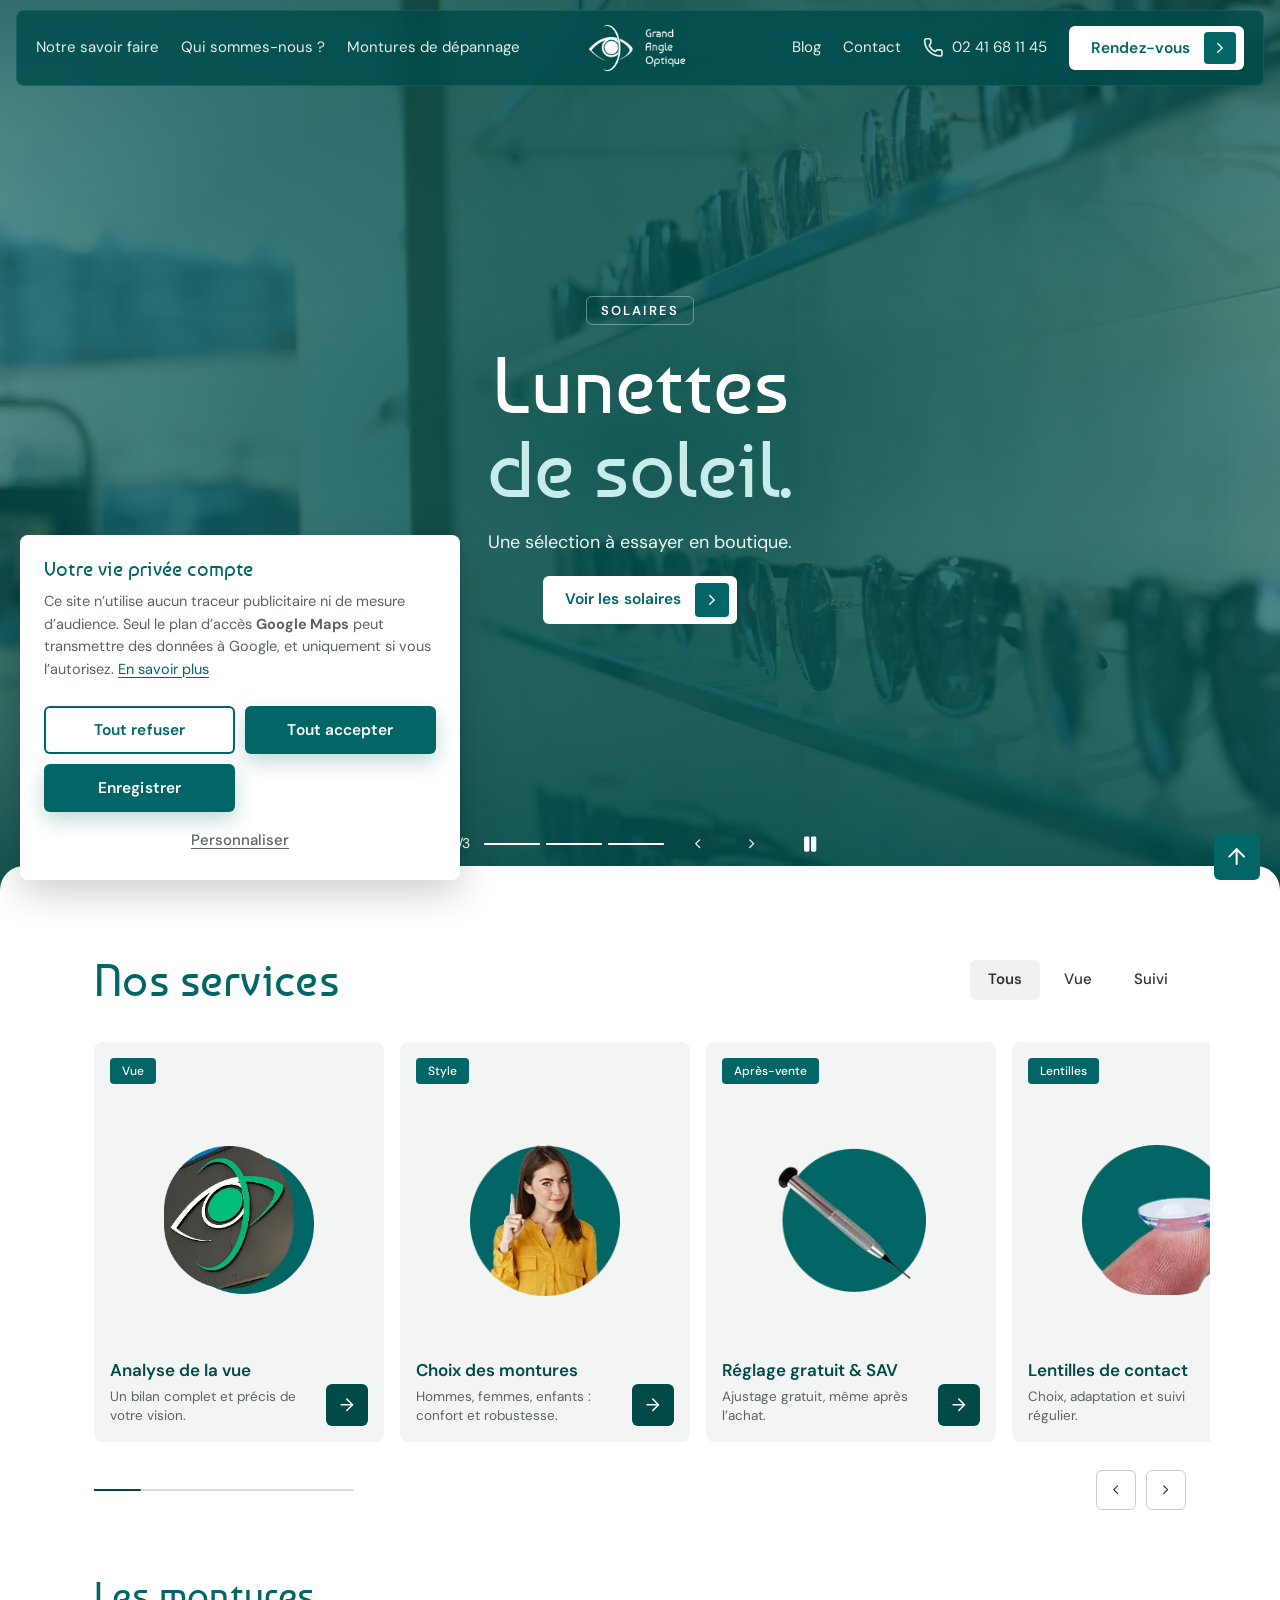
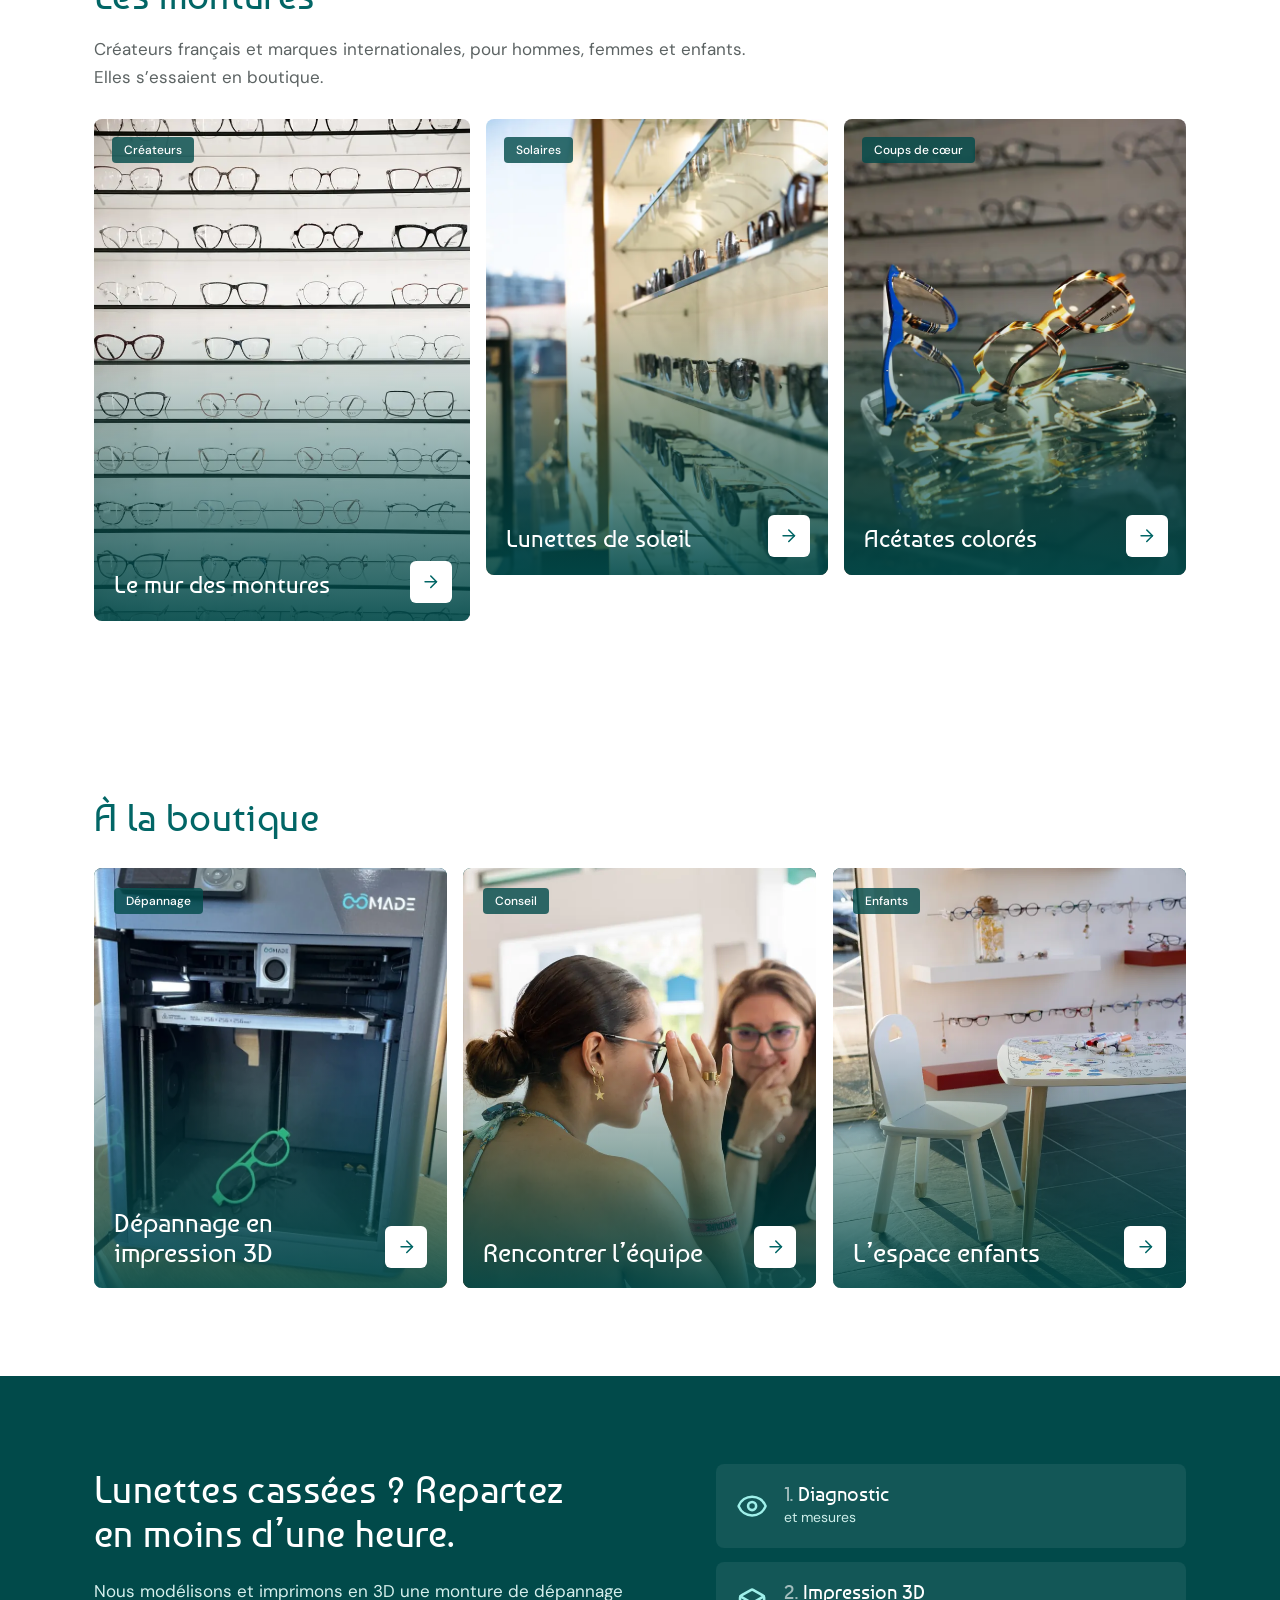
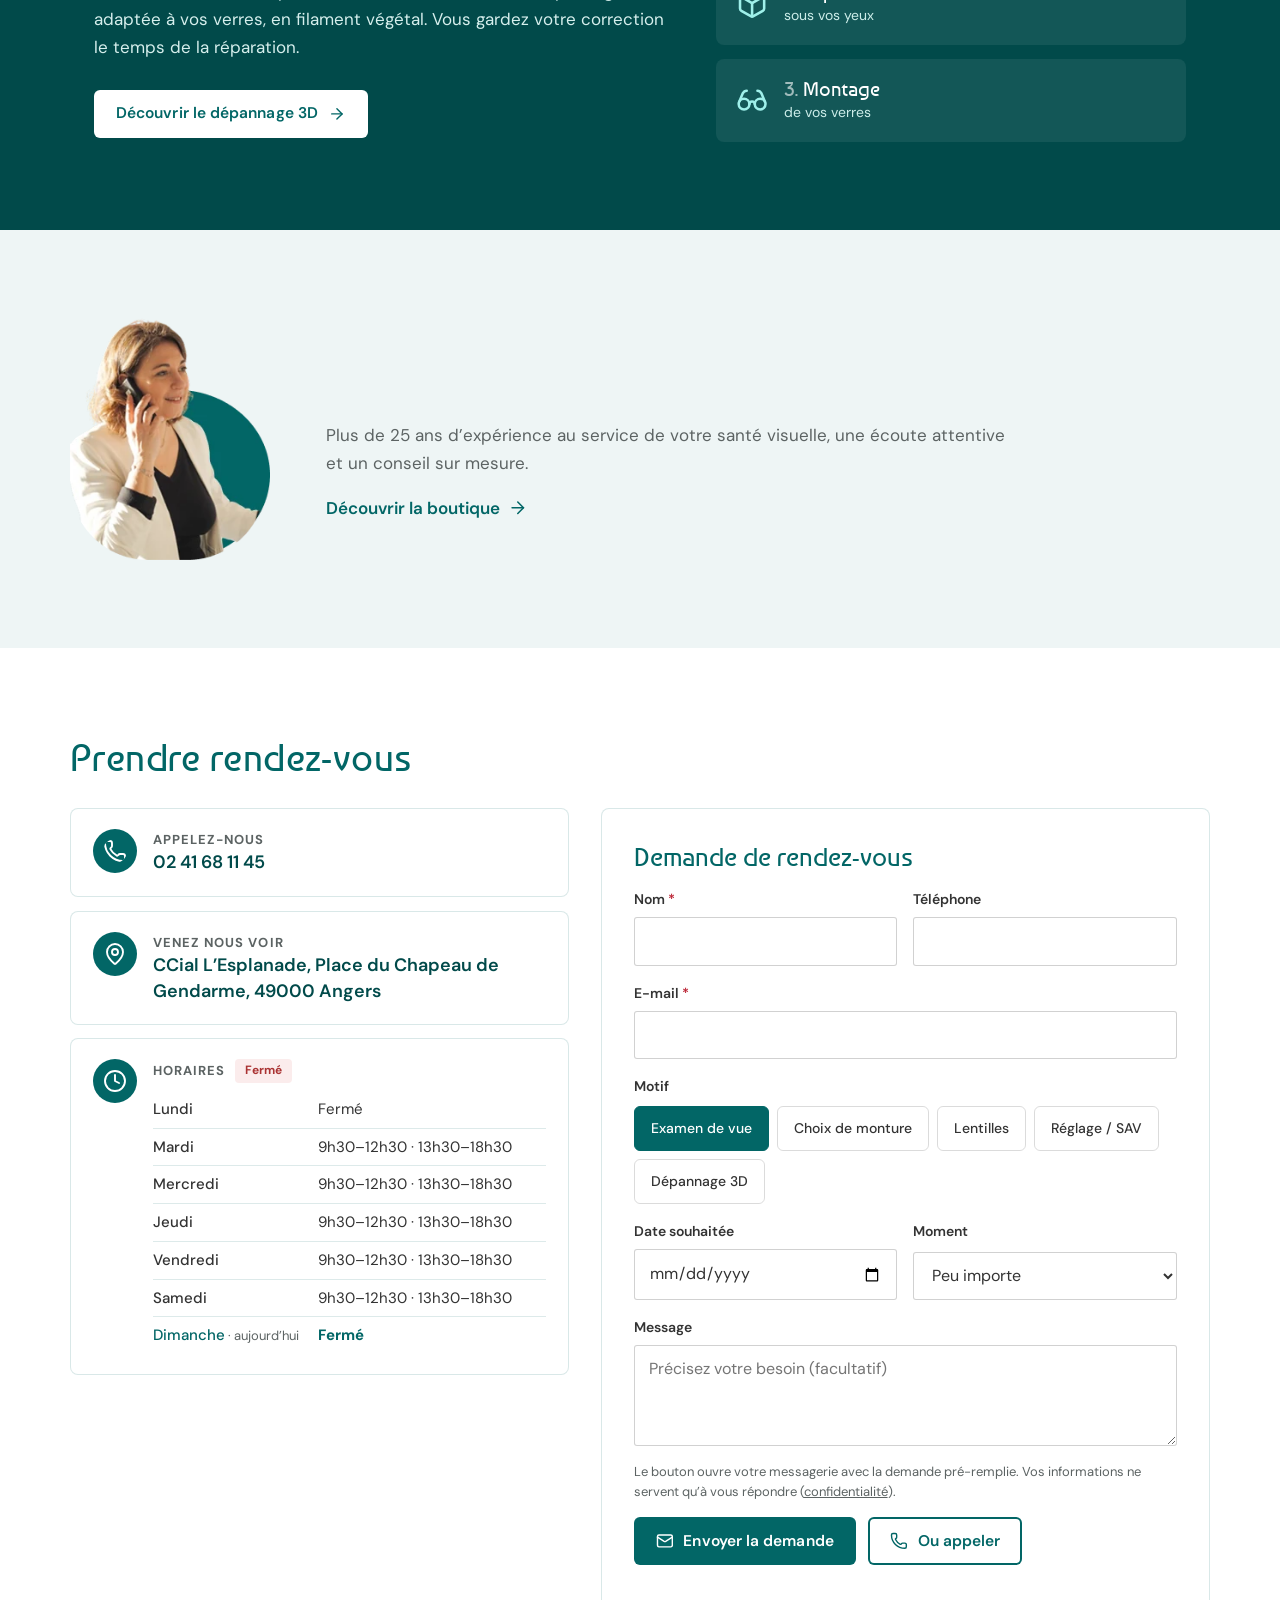
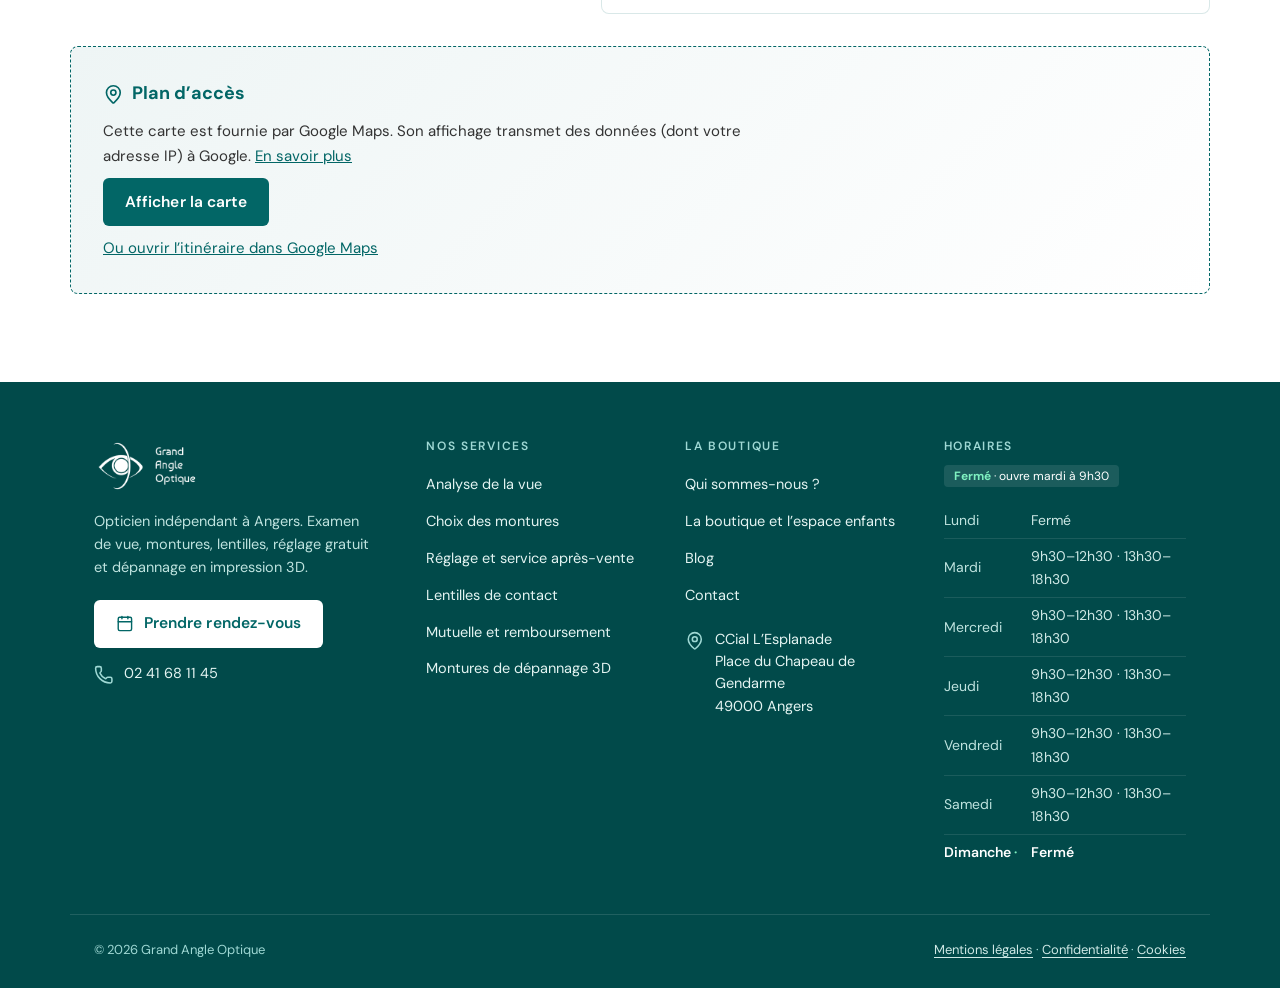
==== commit ef333cd7: "Hero : barre animée à trois segments qui enchaîne les diapositives - Chaque segment se remplit penda" ====
--- a/index.html
+++ b/index.html
@@ -45,8 +45,8 @@
       <p class="h1">Lunettes<br><em>de soleil.</em></p>
       <p class="sub">Une sélection à essayer en boutique.</p>
       <a class="pill big" href="notre-savoir-faire.html#montures">Voir les solaires<span class="pill-ic"><svg class="ic" viewBox="0 0 24 24" aria-hidden="true"><path d="m9 18 6-6-6-6"/></svg></span></a></div></div>
-  <div class="hero-ctrl"><span class="count"><b>1</b>/3</span><span class="bar"><i></i></span>
-    <button type="button" class="prev" aria-label="Diapositive précédente"><svg class="ic" viewBox="0 0 24 24" aria-hidden="true"><path d="m15 18-6-6 6-6"/></svg></button><button type="button" class="next" aria-label="Diapositive suivante"><svg class="ic" viewBox="0 0 24 24" aria-hidden="true"><path d="m9 18 6-6-6-6"/></svg></button></div>
+  <div class="hero-ctrl"><span class="count"><b>1</b>/3</span><div class="seg" role="group" aria-label="Choisir la diapositive"><button type="button" class="seg-b" data-i="0" aria-label="Diapositive 1 sur 3"><i></i></button><button type="button" class="seg-b" data-i="1" aria-label="Diapositive 2 sur 3"><i></i></button><button type="button" class="seg-b" data-i="2" aria-label="Diapositive 3 sur 3"><i></i></button></div>
+    <button type="button" class="prev" aria-label="Diapositive précédente"><svg class="ic" viewBox="0 0 24 24" aria-hidden="true"><path d="m15 18-6-6 6-6"/></svg></button><button type="button" class="next" aria-label="Diapositive suivante"><svg class="ic" viewBox="0 0 24 24" aria-hidden="true"><path d="m9 18 6-6-6-6"/></svg></button><button type="button" class="pp" aria-label="Mettre le diaporama en pause" aria-pressed="false"><svg class="ic ic-pause" viewBox="0 0 24 24" aria-hidden="true"><rect x="14" y="3" width="5" height="18" rx="1"/><rect x="5" y="3" width="5" height="18" rx="1"/></svg><svg class="ic ic-play" viewBox="0 0 24 24" aria-hidden="true"><path d="M6 3 20 12 6 21Z"/></svg></button></div>
 </section>
 <div class="sheet">
 <section class="section find" id="services"><div class="find-head"><h2>Nos services</h2>
--- a/style.css
+++ b/style.css
@@ -962,3 +962,71 @@
   .ft-actions .btn{width:100%;justify-content:flex-start}
   .ft-bottom{flex-direction:column;align-items:flex-start}
 }
+
+/* Header (ordinateur) : un point sous le lien survolé ou actif, au lieu d'une barre */
+@media(min-width:1021px){
+  .grp a:not(.pill){padding:10px 0 12px}
+  .grp a:not(.pill)::after{content:"";position:absolute;left:50%;right:auto;bottom:2px;width:5px;height:5px;margin-left:-2.5px;border-radius:50%;background:#fff;
+    transform:scale(0);transform-origin:center;opacity:0;transition:transform .25s cubic-bezier(.2,.7,.2,1),opacity .2s ease}
+  .grp a:not(.pill):hover::after,.grp a[aria-current=page]::after{transform:scale(1);opacity:1}
+}
+
+/* Header : fond flouté (porté par le calque ::before, pas par la barre, pour ne pas casser le menu mobile plein écran) */
+.site-header::before{background:#014a4a99;-webkit-backdrop-filter:blur(14px) saturate(1.25);backdrop-filter:blur(14px) saturate(1.25)}
+.site-header.scrolled::before{background:#014a4acc}
+@supports not ((backdrop-filter:blur(1px)) or (-webkit-backdrop-filter:blur(1px))){.site-header::before,.site-header.scrolled::before{background:#014a4af2}}
+@media(prefers-reduced-transparency:reduce){.site-header::before,.site-header.scrolled::before{background:#014a4a;-webkit-backdrop-filter:none;backdrop-filter:none}}
+
+
+/* ===== Hero : barre animée à trois segments ===== */
+.hero-ctrl{--dur:6.5s;gap:14px}
+.seg{display:flex;gap:6px;align-items:center}
+.hero-ctrl .seg-b{position:relative;display:block;width:56px;height:24px;padding:0;border:0;background:none;cursor:pointer;border-radius:4px}
+.hero-ctrl .seg-b:hover{background:none}
+.seg-b::before{content:"";position:absolute;left:0;right:0;top:50%;height:2px;margin-top:-1px;background:#ffffff40;border-radius:2px;transition:height .2s ease,margin-top .2s ease}
+.seg-b i{position:absolute;left:0;right:0;top:50%;height:2px;margin-top:-1px;background:#fff;border-radius:2px;transform:scaleX(0);transform-origin:left;transition:height .2s ease,margin-top .2s ease}
+.seg-b:hover::before,.seg-b:hover i,.seg-b:focus-visible::before,.seg-b:focus-visible i{height:4px;margin-top:-2px}
+.seg-b.done i{transform:scaleX(1)}
+.seg-b.run i{animation:segfill var(--dur) linear forwards}
+@keyframes segfill{from{transform:scaleX(0)}to{transform:scaleX(1)}}
+.hero.is-paused .seg-b.run i{animation-play-state:paused}
+.seg-b:focus-visible{outline:2px solid #fff;outline-offset:1px}
+@media(max-width:600px){.hero-ctrl .seg-b{width:44px}.seg{gap:5px}}
+@media(prefers-reduced-motion:reduce){.seg-b.run i{animation:none;transform:scaleX(1)}}
+
+.hero-ctrl .pp{margin-left:4px}
+.pp .ic-play{display:none}
+.pp.on .ic-play{display:block}.pp.on .ic-pause{display:none}
+.pp .ic{font-size:16px}
+.pp .ic-pause rect,.pp .ic-play path{fill:currentColor}
+
+/* Footer : passer à deux colonnes plus tôt pour que le tableau des horaires ne déborde pas */
+@media(max-width:1180px){.ft-grid{grid-template-columns:1fr 1fr;gap:36px 32px}.ft-brand{grid-column:1/-1}}
+.ft-hours td{white-space:normal}
+/* Segments de la barre : zone de clic plus haute, trait toujours fin */
+.hero-ctrl .seg-b{height:32px}
+@media(max-width:1020px){.hero-ctrl .seg-b{height:44px}}
+
+/* Bannière sur mobile et tablette : exactement la hauteur de l'écran, commandes visibles au-dessus de la barre d'actions */
+@media(max-width:1020px){
+  .hero.hero2{min-height:max(560px,100svh)}
+  .hero-slides{min-height:max(560px,100svh);padding:104px var(--gut) 150px}
+  .hero-ctrl{bottom:calc(84px + env(safe-area-inset-bottom,0px))}
+}
+@media(max-width:600px){.hero-slides{padding:104px var(--gut) 150px}.hero-ctrl{bottom:calc(84px + env(safe-area-inset-bottom,0px))}}
+@media(max-width:1020px) and (max-height:640px){
+  .hero.hero2,.hero-slides{min-height:100svh}
+  .hero-slides{padding:84px var(--gut) 128px}
+  .hero2 .sub{display:none}
+  .hero-ctrl{bottom:calc(76px + env(safe-area-inset-bottom,0px))}
+}
+/* Téléphone en paysage : écran très bas, on libère la place de la barre d'actions */
+@media(max-height:500px) and (max-width:1020px){
+  .quickbar{display:none}
+  body{padding-bottom:0}
+  .hero.hero2,.hero-slides{min-height:100svh}
+  .hero-slides{padding:76px var(--gut) 72px}
+  .hero-ctrl{bottom:calc(14px + env(safe-area-inset-bottom,0px))}
+  .hero2 .sub{display:none}
+  .totop{bottom:14px}
+}
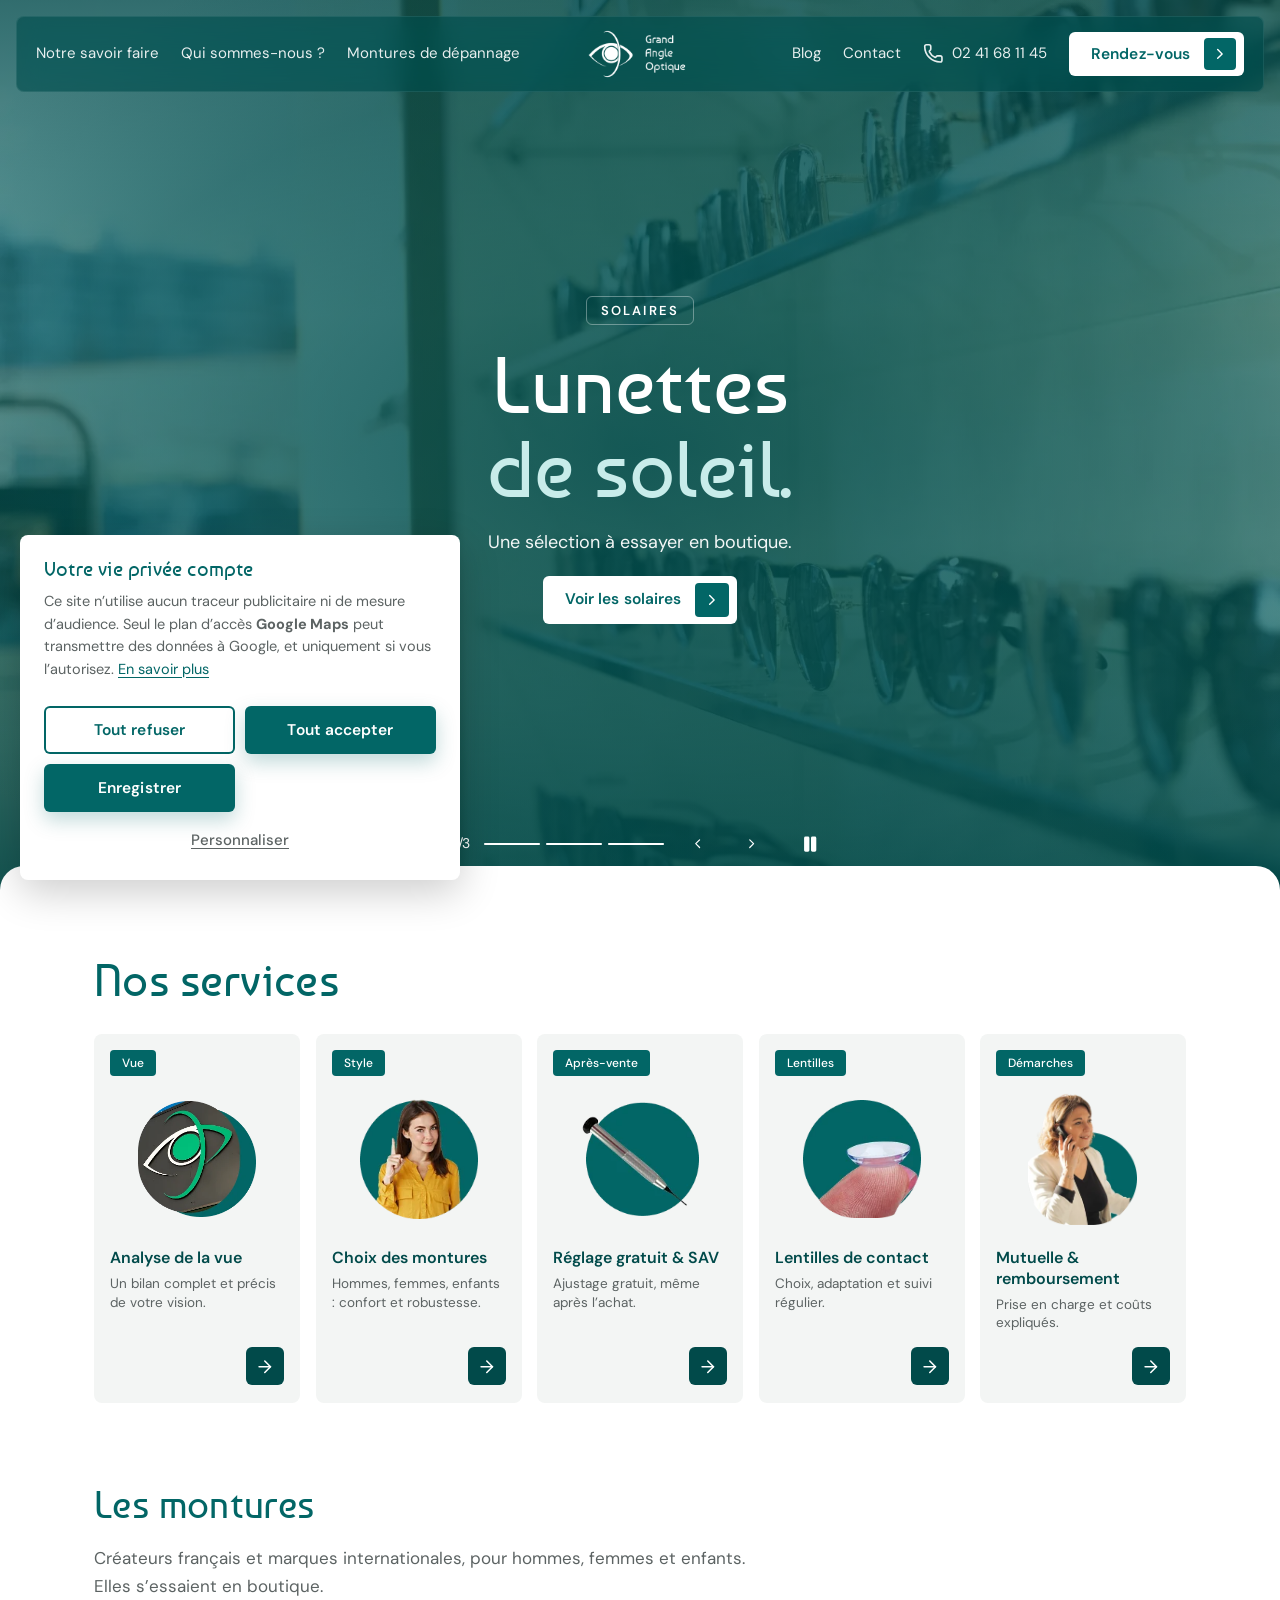
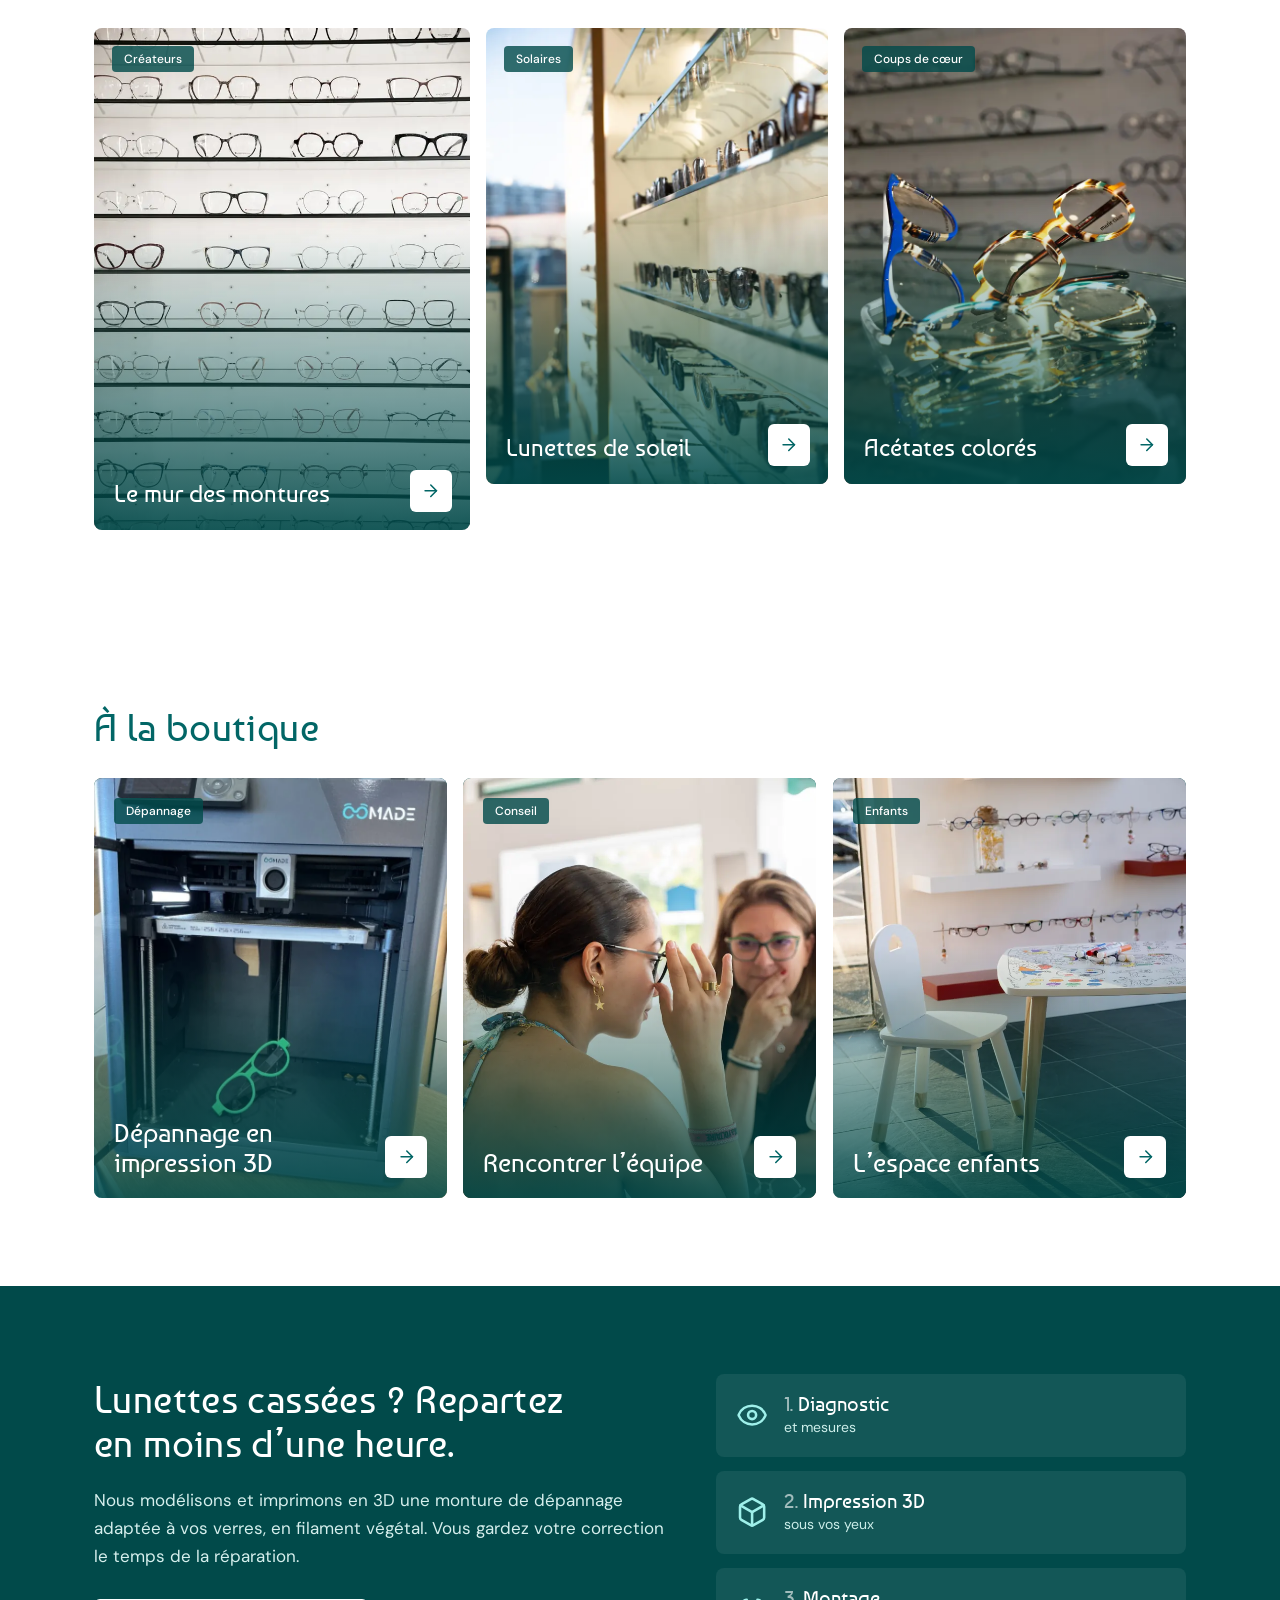
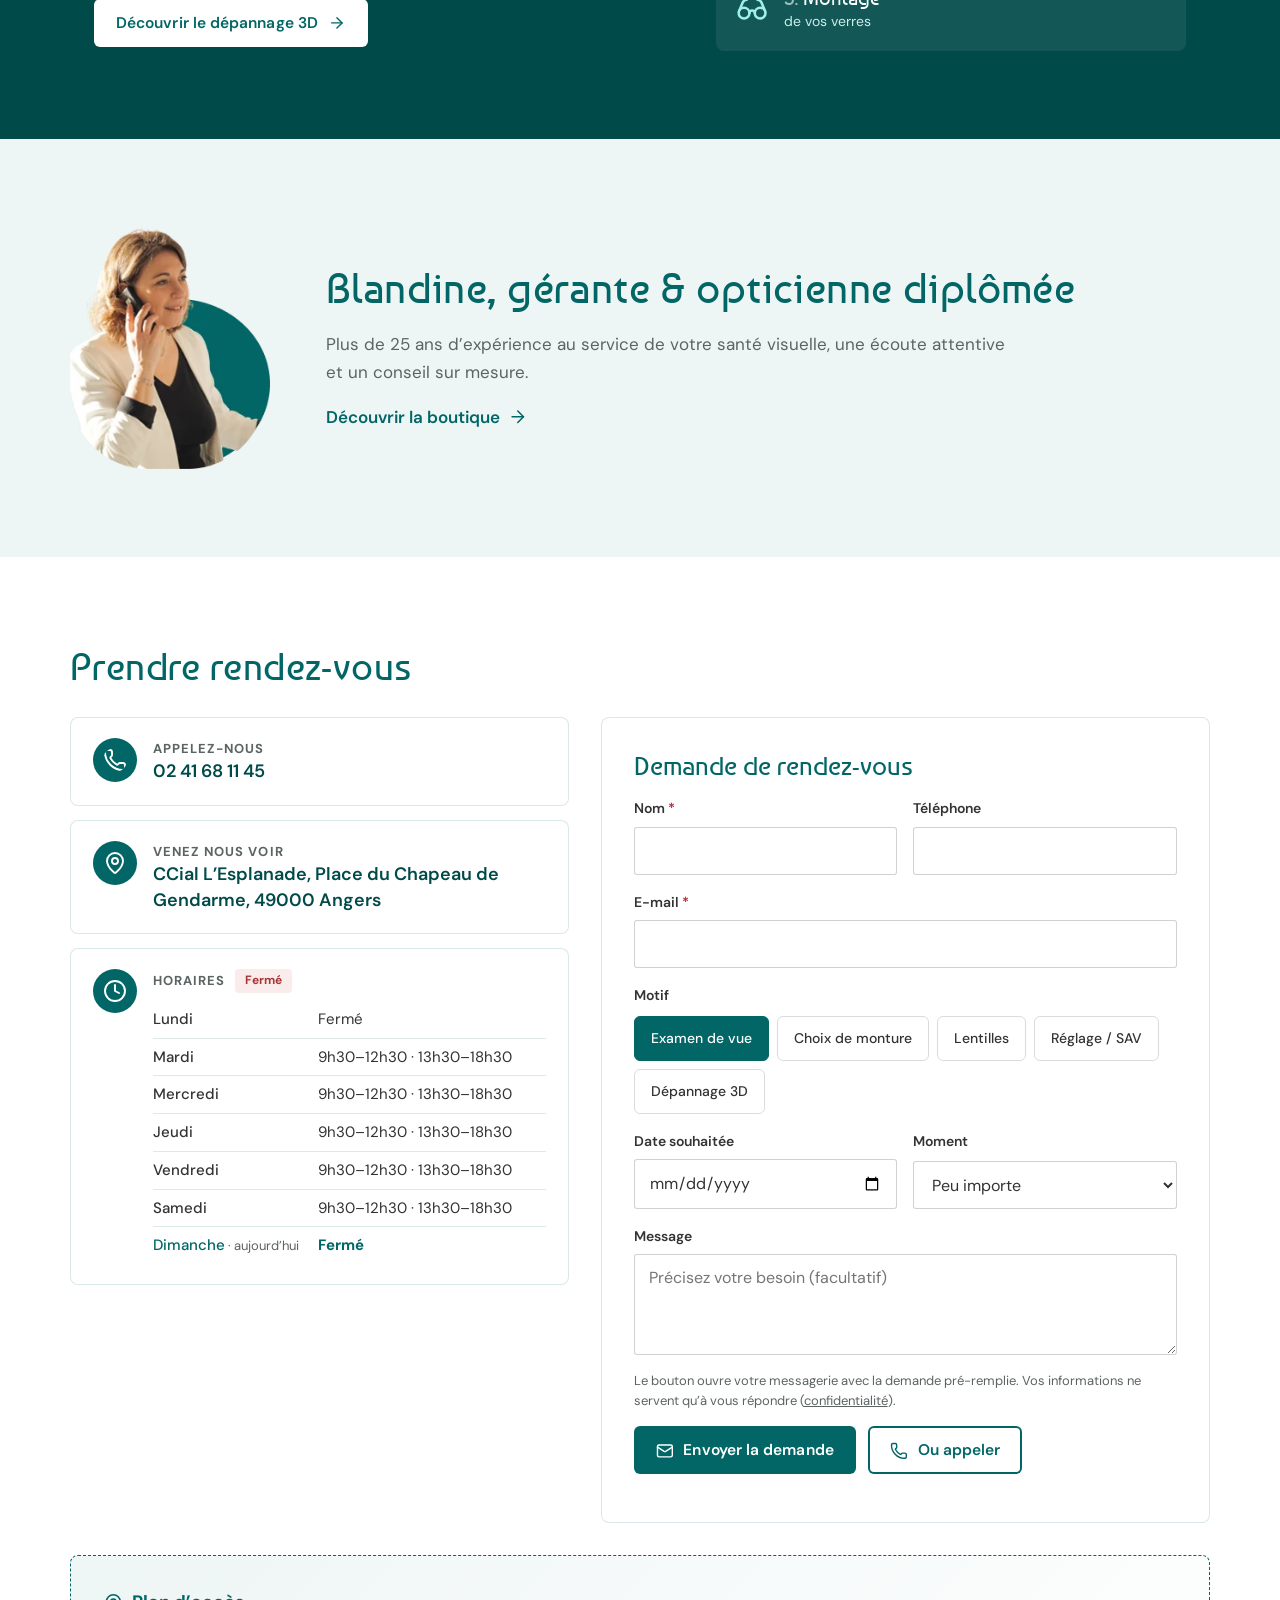
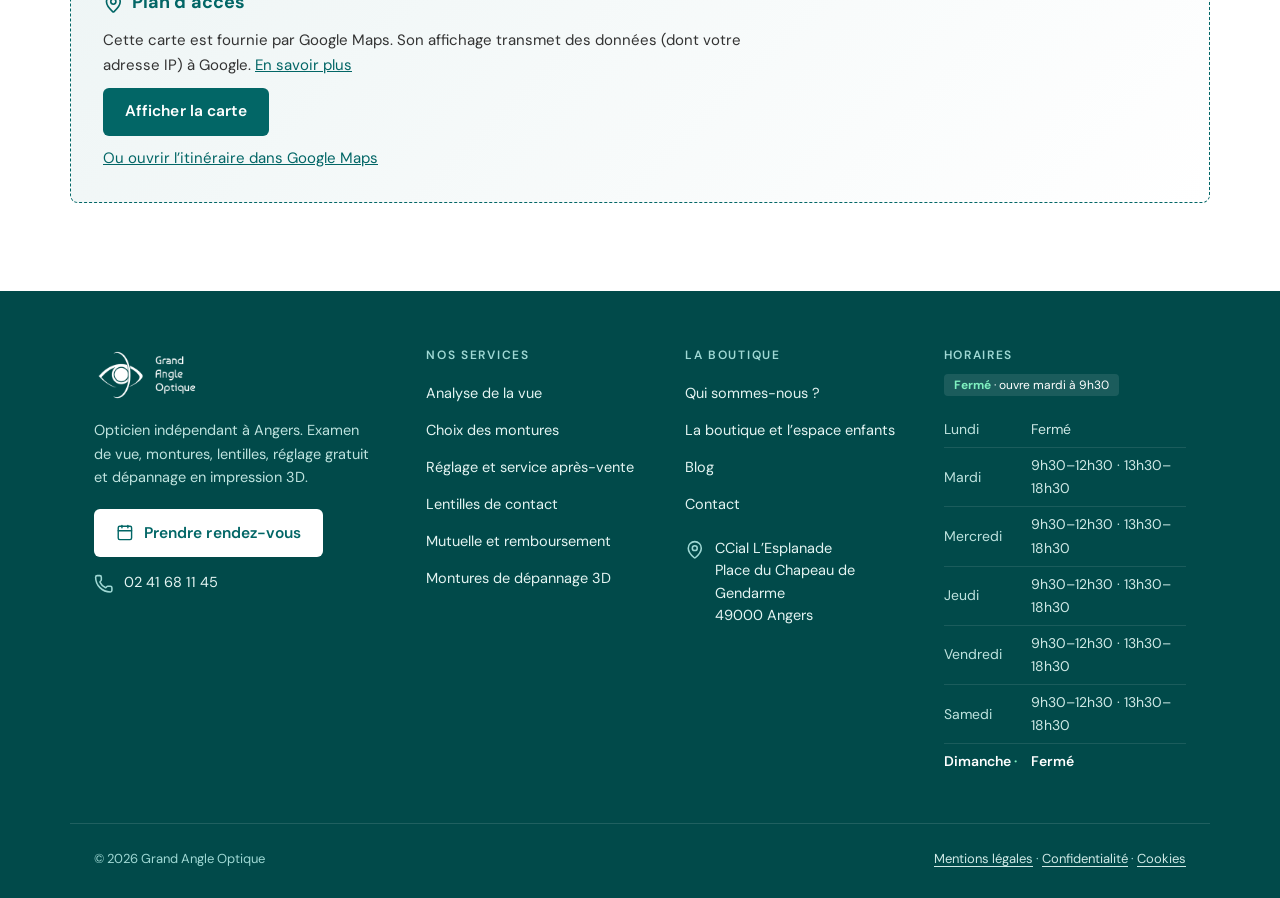
==== commit bc99c622: "Nos services : grille qui montre les cinq services d'un coup, sans carrousel ni défilement - 5 colon" ====
--- a/index.html
+++ b/index.html
@@ -49,20 +49,18 @@
     <button type="button" class="prev" aria-label="Diapositive précédente"><svg class="ic" viewBox="0 0 24 24" aria-hidden="true"><path d="m15 18-6-6 6-6"/></svg></button><button type="button" class="next" aria-label="Diapositive suivante"><svg class="ic" viewBox="0 0 24 24" aria-hidden="true"><path d="m9 18 6-6-6-6"/></svg></button><button type="button" class="pp" aria-label="Mettre le diaporama en pause" aria-pressed="false"><svg class="ic ic-pause" viewBox="0 0 24 24" aria-hidden="true"><rect x="14" y="3" width="5" height="18" rx="1"/><rect x="5" y="3" width="5" height="18" rx="1"/></svg><svg class="ic ic-play" viewBox="0 0 24 24" aria-hidden="true"><path d="M6 3 20 12 6 21Z"/></svg></button></div>
 </section>
 <div class="sheet">
-<section class="section find" id="services"><div class="find-head"><h2>Nos services</h2>
-  <div class="tabs" role="tablist" aria-label="Filtrer les services"><button type="button" role="tab" class="on" data-f="all" aria-selected="true">Tous</button><button type="button" role="tab" data-f="vue" aria-selected="false">Vue</button><button type="button" role="tab" data-f="suivi" aria-selected="false">Suivi</button></div></div>
-  <div class="rail" tabindex="0" aria-label="Services"><a class="pcard" href="notre-savoir-faire.html#analyse" data-cat="vue"><span class="chip">Vue</span>
+<section class="section find" id="services"><div class="find-head"><h2>Nos services</h2></div>
+  <div class="svc-grid"><a class="pcard svc" href="notre-savoir-faire.html#analyse"><span class="chip">Vue</span>
       <span class="pimg"><img src="assets/img/enseigne.webp" alt="Enseigne Grand Angle Optique et son logo en forme d’œil" width="228" height="225" loading="lazy"></span>
-      <span class="pmeta"><strong>Analyse de la vue</strong><small>Un bilan complet et précis de votre vision.</small></span><span class="pgo" aria-hidden="true"><svg class="ic" viewBox="0 0 24 24" aria-hidden="true"><path d="M5 12h14"/><path d="m12 5 7 7-7 7"/></svg></span></a><a class="pcard" href="notre-savoir-faire.html#montures" data-cat="vue"><span class="chip">Style</span>
+      <span class="pmeta"><strong>Analyse de la vue</strong><small>Un bilan complet et précis de votre vision.</small></span><span class="pgo" aria-hidden="true"><svg class="ic" viewBox="0 0 24 24" aria-hidden="true"><path d="M5 12h14"/><path d="m12 5 7 7-7 7"/></svg></span></a><a class="pcard svc" href="notre-savoir-faire.html#montures"><span class="chip">Style</span>
       <span class="pimg"><img src="assets/img/conseil.webp" alt="Cliente souriante en plein choix de monture" width="154" height="156" loading="lazy"></span>
-      <span class="pmeta"><strong>Choix des montures</strong><small>Hommes, femmes, enfants : confort et robustesse.</small></span><span class="pgo" aria-hidden="true"><svg class="ic" viewBox="0 0 24 24" aria-hidden="true"><path d="M5 12h14"/><path d="m12 5 7 7-7 7"/></svg></span></a><a class="pcard" href="notre-savoir-faire.html#reglage" data-cat="suivi"><span class="chip">Après-vente</span>
+      <span class="pmeta"><strong>Choix des montures</strong><small>Hommes, femmes, enfants : confort et robustesse.</small></span><span class="pgo" aria-hidden="true"><svg class="ic" viewBox="0 0 24 24" aria-hidden="true"><path d="M5 12h14"/><path d="m12 5 7 7-7 7"/></svg></span></a><a class="pcard svc" href="notre-savoir-faire.html#reglage"><span class="chip">Après-vente</span>
       <span class="pimg"><img src="assets/img/reglage.webp" alt="Tournevis de précision pour le réglage des lunettes" width="161" height="155" loading="lazy"></span>
-      <span class="pmeta"><strong>Réglage gratuit & SAV</strong><small>Ajustage gratuit, même après l’achat.</small></span><span class="pgo" aria-hidden="true"><svg class="ic" viewBox="0 0 24 24" aria-hidden="true"><path d="M5 12h14"/><path d="m12 5 7 7-7 7"/></svg></span></a><a class="pcard" href="notre-savoir-faire.html#lentilles" data-cat="vue"><span class="chip">Lentilles</span>
+      <span class="pmeta"><strong>Réglage gratuit & SAV</strong><small>Ajustage gratuit, même après l’achat.</small></span><span class="pgo" aria-hidden="true"><svg class="ic" viewBox="0 0 24 24" aria-hidden="true"><path d="M5 12h14"/><path d="m12 5 7 7-7 7"/></svg></span></a><a class="pcard svc" href="notre-savoir-faire.html#lentilles"><span class="chip">Lentilles</span>
       <span class="pimg"><img src="assets/img/lentille.webp" alt="Lentille de contact posée sur le bout d’un doigt" width="154" height="154" loading="lazy"></span>
-      <span class="pmeta"><strong>Lentilles de contact</strong><small>Choix, adaptation et suivi régulier.</small></span><span class="pgo" aria-hidden="true"><svg class="ic" viewBox="0 0 24 24" aria-hidden="true"><path d="M5 12h14"/><path d="m12 5 7 7-7 7"/></svg></span></a><a class="pcard" href="notre-savoir-faire.html#administratif" data-cat="suivi"><span class="chip">Démarches</span>
+      <span class="pmeta"><strong>Lentilles de contact</strong><small>Choix, adaptation et suivi régulier.</small></span><span class="pgo" aria-hidden="true"><svg class="ic" viewBox="0 0 24 24" aria-hidden="true"><path d="M5 12h14"/><path d="m12 5 7 7-7 7"/></svg></span></a><a class="pcard svc" href="notre-savoir-faire.html#administratif"><span class="chip">Démarches</span>
       <span class="pimg"><img src="assets/img/telephone.webp" alt="Opticienne au téléphone avec une cliente" width="233" height="282" loading="lazy"></span>
       <span class="pmeta"><strong>Mutuelle & remboursement</strong><small>Prise en charge et coûts expliqués.</small></span><span class="pgo" aria-hidden="true"><svg class="ic" viewBox="0 0 24 24" aria-hidden="true"><path d="M5 12h14"/><path d="m12 5 7 7-7 7"/></svg></span></a></div>
-  <div class="rail-ctrl"><span class="bar"><i></i></span><button type="button" class="prev" aria-label="Précédent"><svg class="ic" viewBox="0 0 24 24" aria-hidden="true"><path d="m15 18-6-6 6-6"/></svg></button><button type="button" class="next" aria-label="Suivant"><svg class="ic" viewBox="0 0 24 24" aria-hidden="true"><path d="m9 18 6-6-6-6"/></svg></button></div>
 </section>
 <section class="section gallery"><div class="center-head"><h2>Les montures</h2><p>Créateurs français et marques internationales, pour hommes, femmes et enfants. Elles s’essaient en boutique.</p></div>
   <div class="gal">
--- a/style.css
+++ b/style.css
@@ -1030,3 +1030,61 @@
   .hero2 .sub{display:none}
   .totop{bottom:14px}
 }
+
+
+/* =====================================================
+   Nos services : tout est visible à l'écran, sans défilement
+   ===================================================== */
+.find{padding-bottom:56px!important}
+.find-head{margin-bottom:28px}
+.svc-grid{display:grid;grid-template-columns:repeat(5,minmax(0,1fr));gap:16px}
+.svc-grid .pcard.svc{flex:none;height:auto;min-height:0;width:auto;padding:16px 16px 18px;display:flex;flex-direction:column;scroll-snap-align:none}
+.svc-grid .pimg{flex:none;display:grid;place-items:center;height:150px;margin:6px 0 14px}
+.svc-grid .pimg img{width:auto;height:auto;max-width:118px;max-height:132px}
+.svc-grid .pmeta{flex:1}
+.svc-grid .pmeta strong{font-size:16px;line-height:1.3}
+.svc-grid .pmeta small{padding-right:0;margin-top:6px}
+.svc-grid .pgo{position:static;align-self:flex-end;margin-top:14px;width:38px;height:38px}
+.svc-grid .chip{position:static;align-self:flex-start;margin-bottom:2px}
+
+/* tablette : 3 + 2 sur une grille de 6 colonnes, sans case vide */
+@media(max-width:1100px){
+  .svc-grid{grid-template-columns:repeat(6,minmax(0,1fr))}
+  .svc-grid .pcard.svc:nth-child(-n+3){grid-column:span 2}
+  .svc-grid .pcard.svc:nth-child(n+4){grid-column:span 3}
+  .svc-grid .pimg{height:130px}
+}
+/* mobile : une liste de lignes, tout reste visible d'un coup d'œil */
+@media(max-width:640px){
+  .svc-grid{grid-template-columns:1fr;gap:10px}
+  .svc-grid .pcard.svc,.svc-grid .pcard.svc:nth-child(n){grid-column:auto;display:grid;grid-template-columns:76px minmax(0,1fr) auto;align-items:center;gap:14px;padding:12px 14px 12px 12px}
+  .svc-grid .chip{display:none}
+  .svc-grid .pimg{height:76px;margin:0}
+  .svc-grid .pimg img{max-width:68px;max-height:68px}
+  .svc-grid .pmeta{flex:none}
+  .svc-grid .pmeta small{font-size:13px}
+  .svc-grid .pgo{margin:0;align-self:center}
+}
+
+/* Services : 5 colonnes jusqu'à 900 px, lignes plus compactes sur mobile, mot long sans coupure */
+@media(max-width:1100px) and (min-width:901px){
+  .svc-grid{grid-template-columns:repeat(5,minmax(0,1fr));gap:12px}
+  .svc-grid .pcard.svc:nth-child(n){grid-column:auto}
+  .svc-grid .pcard.svc{padding:14px 12px 16px}
+  .svc-grid .pimg{height:118px}
+  .svc-grid .pimg img{max-width:92px;max-height:104px}
+  .svc-grid .pmeta strong{font-size:15px}
+}
+.svc-grid .pmeta strong,.svc-grid .pmeta small{overflow-wrap:break-word;hyphens:auto;-webkit-hyphens:auto}
+@media(max-width:640px){
+  .find{padding-top:44px!important;padding-bottom:36px!important}
+  .find-head{margin-bottom:18px}
+  .svc-grid{gap:8px}
+  .svc-grid .pcard.svc,.svc-grid .pcard.svc:nth-child(n){grid-template-columns:60px minmax(0,1fr) auto;gap:12px;padding:8px 10px 8px 8px}
+  .svc-grid .pimg{height:60px}
+  .svc-grid .pimg img{max-width:54px;max-height:54px}
+  .svc-grid .pmeta strong{font-size:15px}
+  .svc-grid .pmeta small{font-size:12.5px;line-height:1.35;margin-top:2px}
+  .svc-grid .pgo{width:34px;height:34px}
+}
+@media(max-width:360px){.svc-grid .pmeta strong{font-size:14.5px}.svc-grid .pcard.svc,.svc-grid .pcard.svc:nth-child(n){grid-template-columns:52px minmax(0,1fr) auto;gap:10px}.svc-grid .pimg{height:52px}.svc-grid .pimg img{max-width:46px;max-height:46px}}
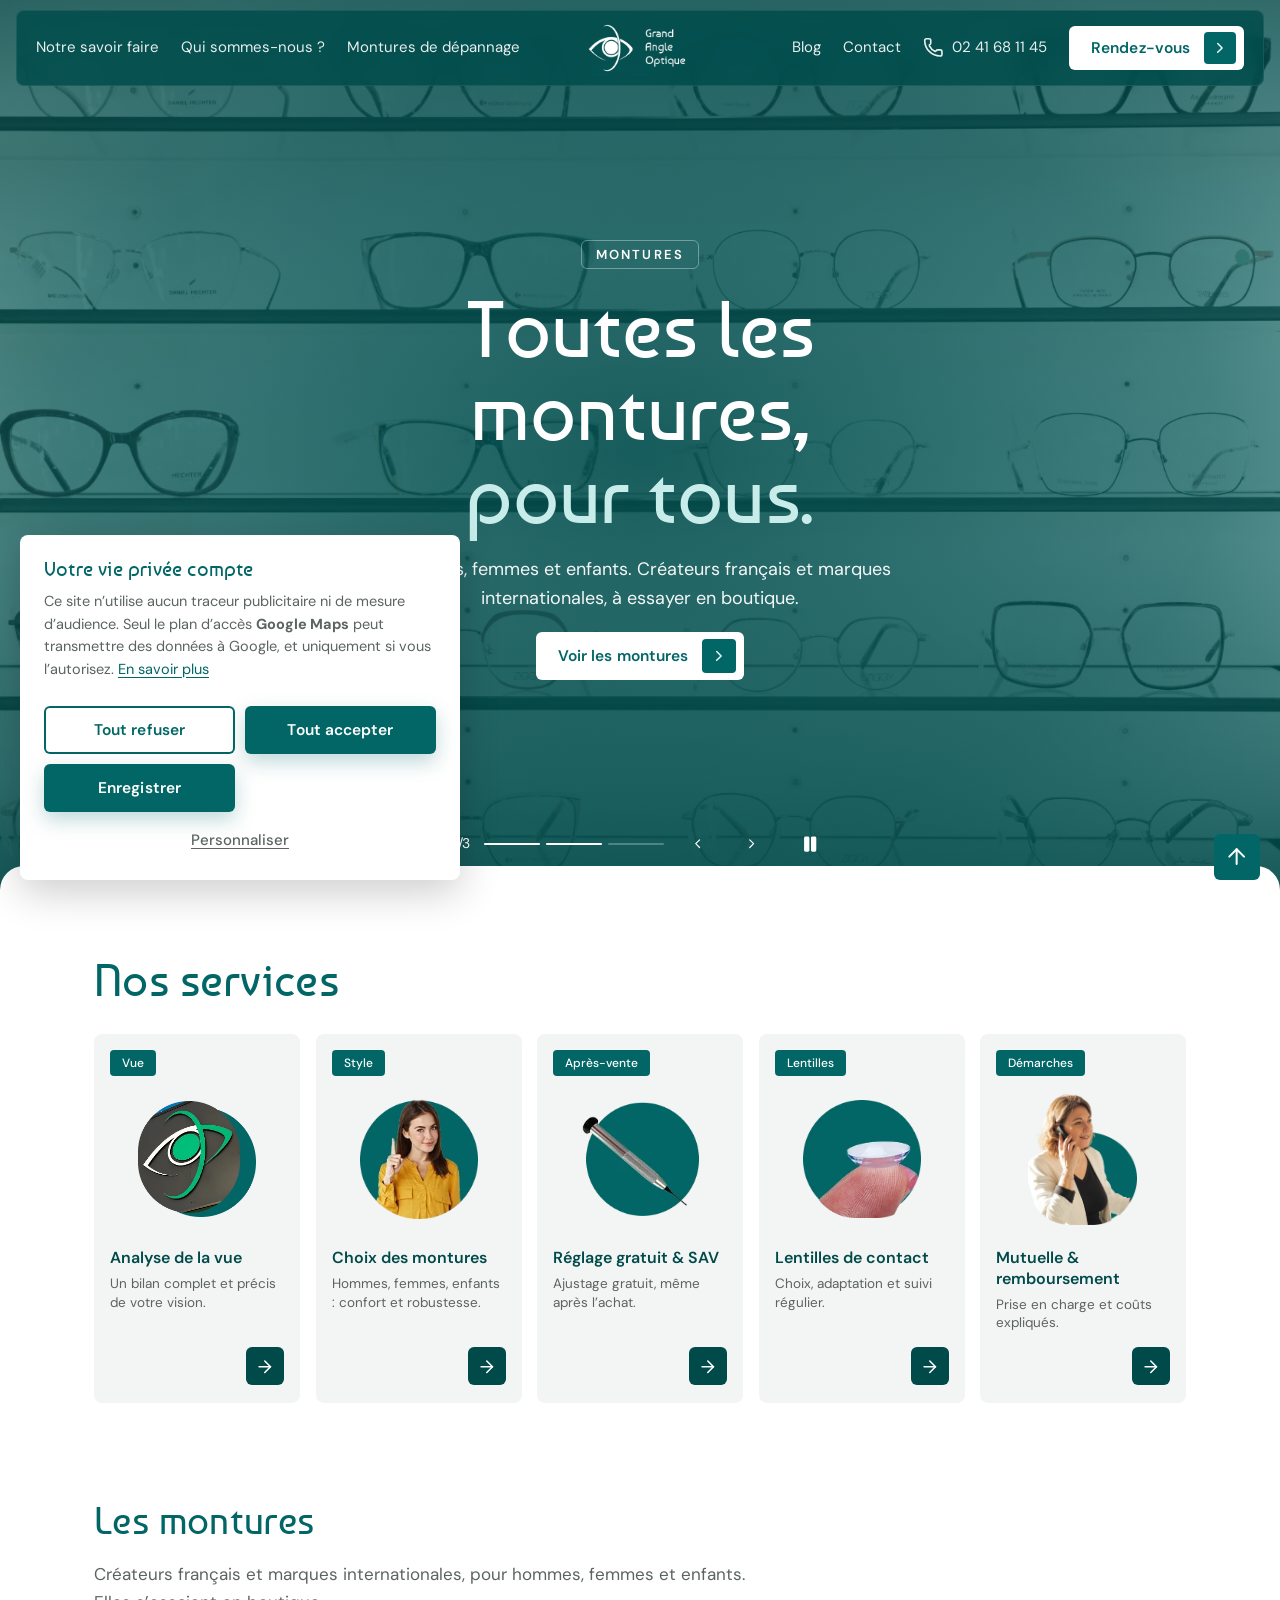
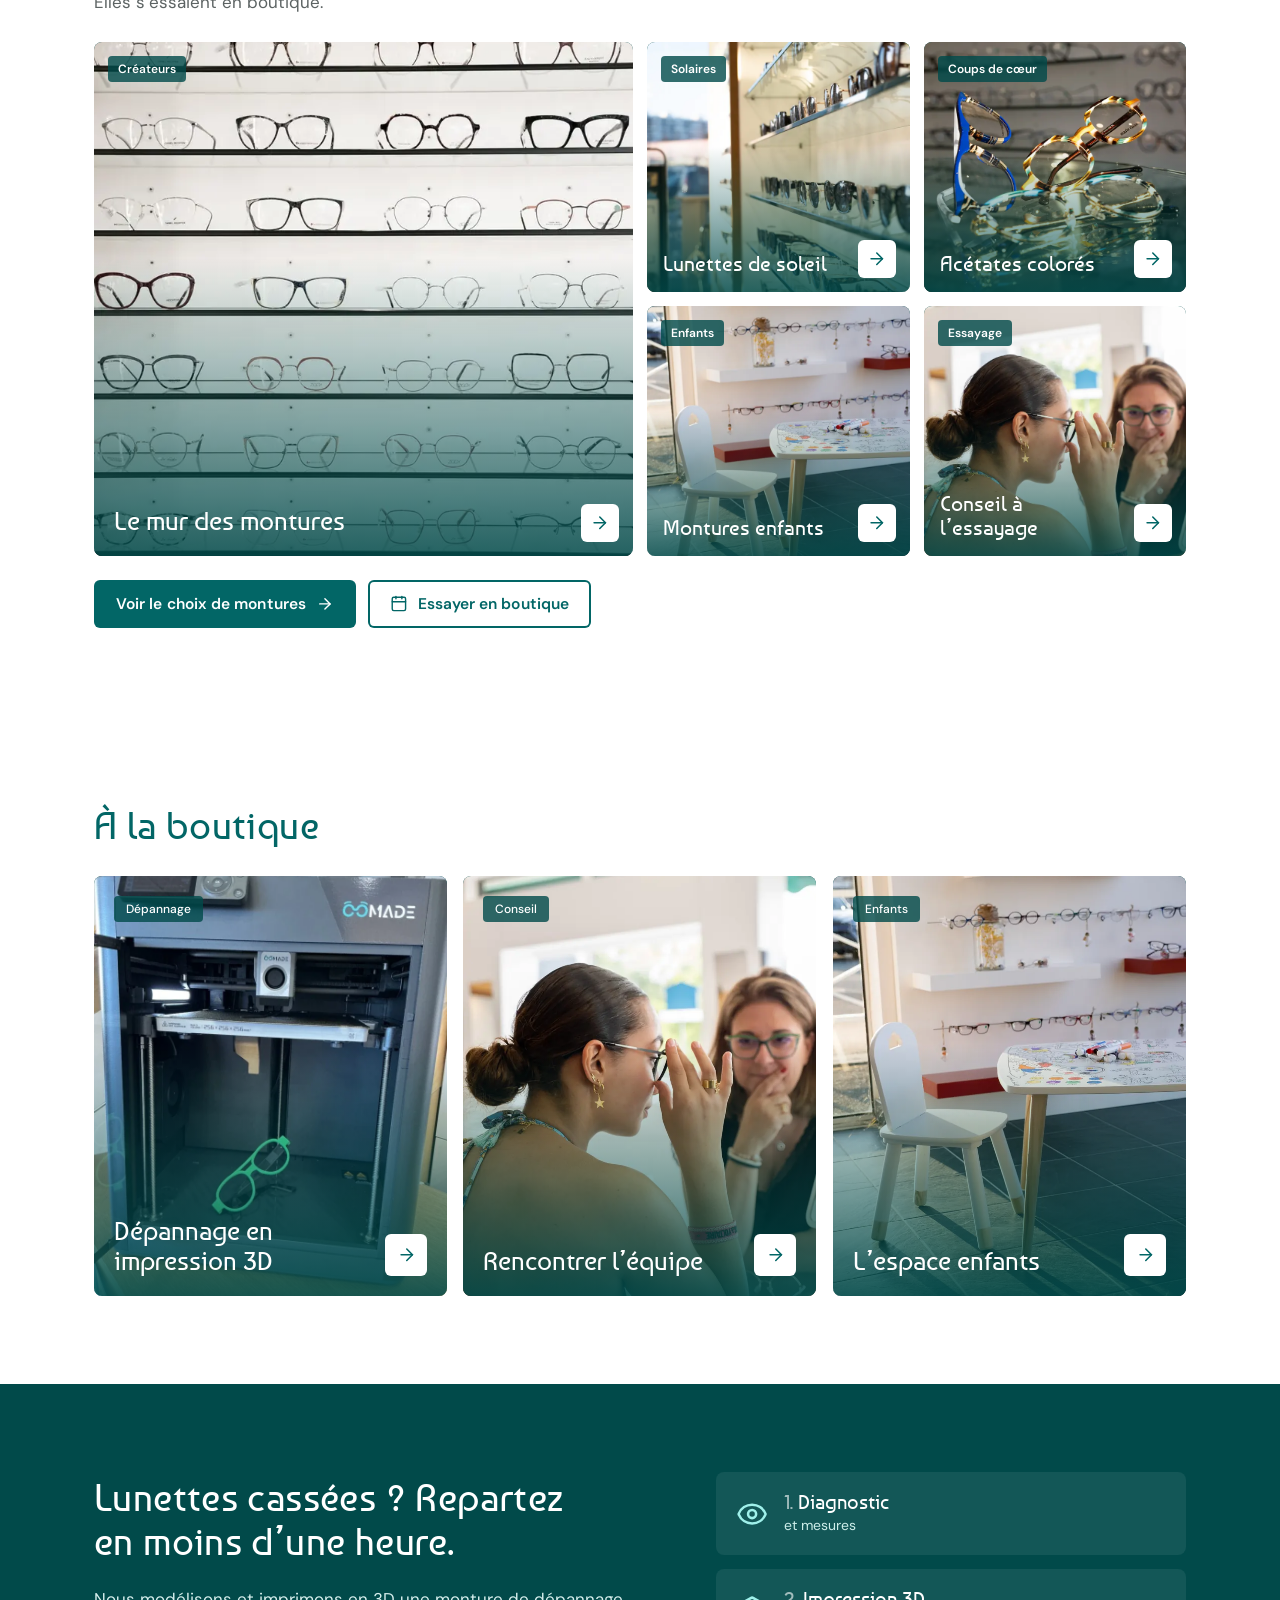
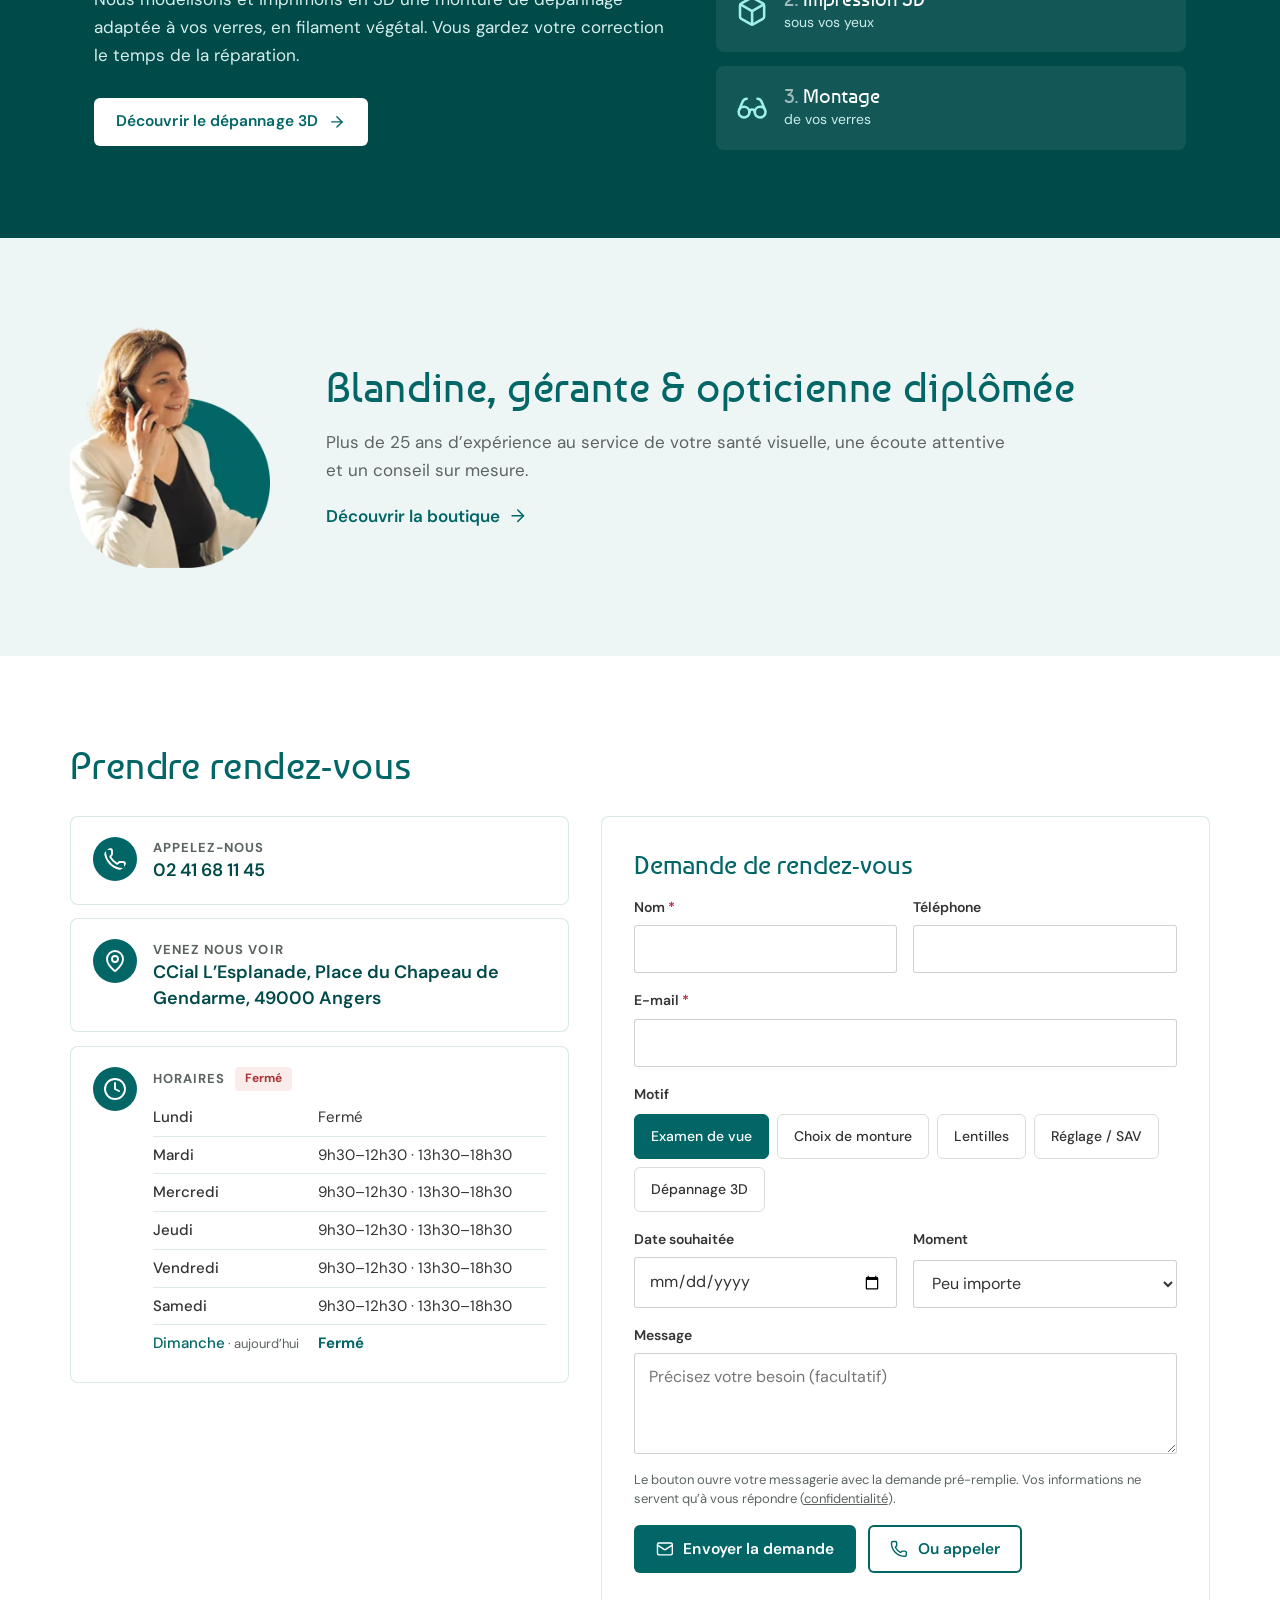
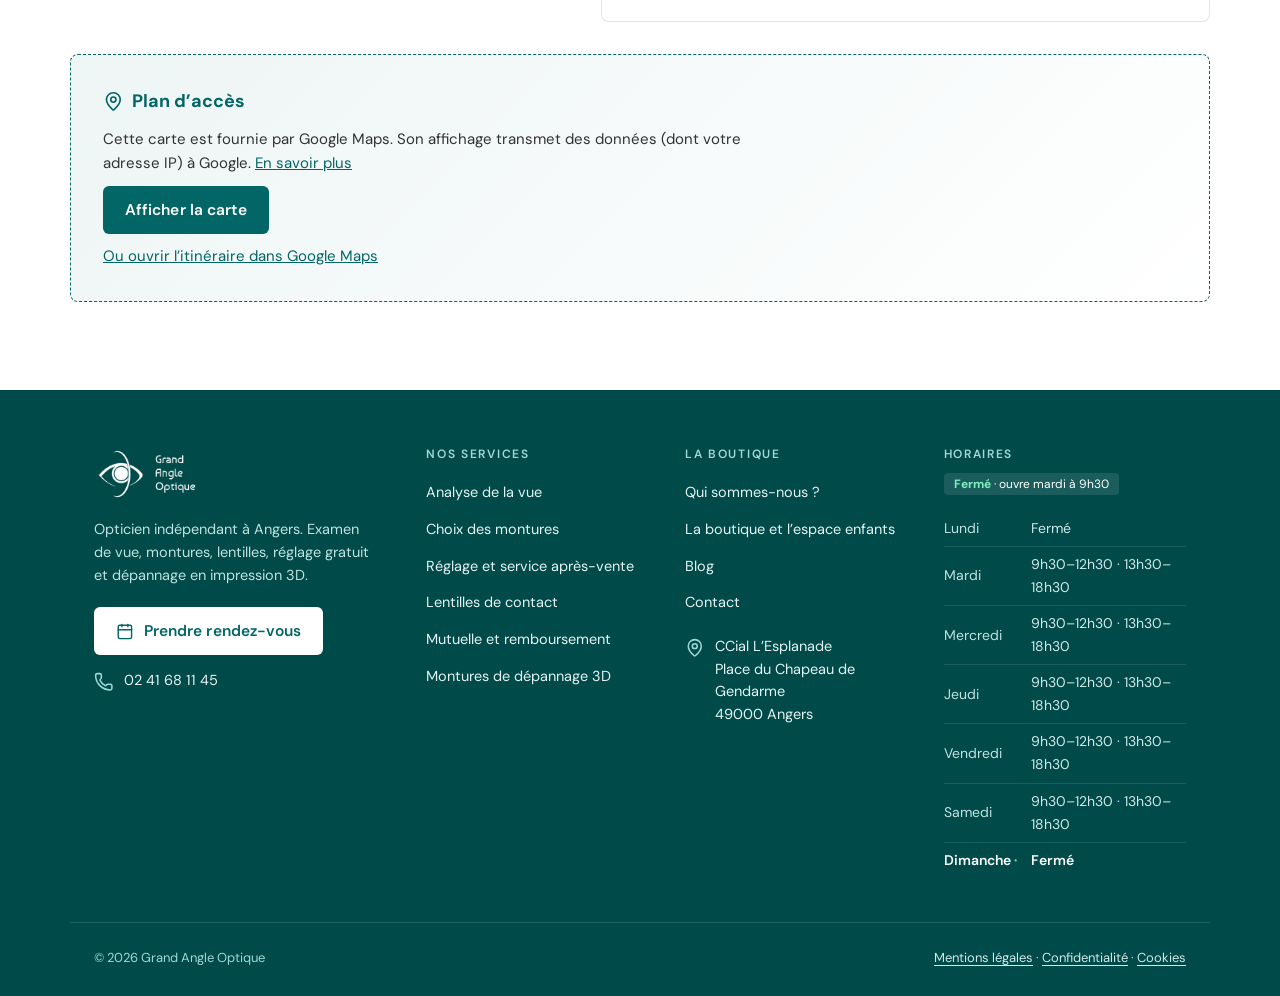
==== commit f1942ede: "Les montures : mosaïque de cinq photos avec légendes et deux boutons - Photos du mur de montures, so" ====
--- a/index.html
+++ b/index.html
@@ -62,12 +62,10 @@
       <span class="pimg"><img src="assets/img/telephone.webp" alt="Opticienne au téléphone avec une cliente" width="233" height="282" loading="lazy"></span>
       <span class="pmeta"><strong>Mutuelle & remboursement</strong><small>Prise en charge et coûts expliqués.</small></span><span class="pgo" aria-hidden="true"><svg class="ic" viewBox="0 0 24 24" aria-hidden="true"><path d="M5 12h14"/><path d="m12 5 7 7-7 7"/></svg></span></a></div>
 </section>
-<section class="section gallery"><div class="center-head"><h2>Les montures</h2><p>Créateurs français et marques internationales, pour hommes, femmes et enfants. Elles s’essaient en boutique.</p></div>
-  <div class="gal">
-    <a class="gcard g1" href="notre-savoir-faire.html#montures"><span class="chip">Créateurs</span><img src="assets/img/photos/vitrine-montures-700.webp" srcset="assets/img/photos/vitrine-montures-700.webp 700w, assets/img/photos/vitrine-montures-1200.webp 1200w" sizes="(max-width:700px) 90vw, 380px" alt="Mur de montures de créateurs exposées sur des étagères dans la boutique" width="700" height="933" loading="lazy" decoding="async"><span class="gcap">Le mur des montures</span><span class="tgo"><svg class="ic" viewBox="0 0 24 24" aria-hidden="true"><path d="M5 12h14"/><path d="m12 5 7 7-7 7"/></svg></span></a>
-    <a class="gcard g2" href="notre-savoir-faire.html#montures"><span class="chip">Solaires</span><img src="assets/img/photos/solaires-700.webp" srcset="assets/img/photos/solaires-700.webp 700w, assets/img/photos/solaires-1200.webp 1200w" sizes="(max-width:700px) 90vw, 380px" alt="Étagères en verre garnies de lunettes de soleil dans la boutique" width="700" height="933" loading="lazy" decoding="async"><span class="gcap">Lunettes de soleil</span><span class="tgo"><svg class="ic" viewBox="0 0 24 24" aria-hidden="true"><path d="M5 12h14"/><path d="m12 5 7 7-7 7"/></svg></span></a>
-    <a class="gcard g3" href="notre-savoir-faire.html#montures"><span class="chip">Coups de cœur</span><img src="assets/img/photos/creations-700.webp" srcset="assets/img/photos/creations-700.webp 700w, assets/img/photos/creations-1200.webp 1200w" sizes="(max-width:700px) 90vw, 380px" alt="Montures colorées en acétate posées sur une table en verre" width="700" height="933" loading="lazy" decoding="async"><span class="gcap">Acétates colorés</span><span class="tgo"><svg class="ic" viewBox="0 0 24 24" aria-hidden="true"><path d="M5 12h14"/><path d="m12 5 7 7-7 7"/></svg></span></a>
-  </div></section>
+<section class="section gallery" id="montures"><div class="center-head"><h2>Les montures</h2><p>Créateurs français et marques internationales, pour hommes, femmes et enfants. Elles s’essaient en boutique.</p></div>
+  <div class="mosaic"><a class="mt m-a" href="notre-savoir-faire.html#montures"><img src="assets/img/photos/vitrine-montures-700.webp" srcset="assets/img/photos/vitrine-montures-700.webp 700w, assets/img/photos/vitrine-montures-1200.webp 1200w" sizes="(max-width:700px) 92vw, 520px" alt="Mur de montures de créateurs exposées sur des étagères dans la boutique" width="700" height="933" loading="lazy" decoding="async" style="object-position:50% 38%"><span class="mt-label">Créateurs</span><span class="mt-title">Le mur des montures</span><span class="tgo" aria-hidden="true"><svg class="ic" viewBox="0 0 24 24" aria-hidden="true"><path d="M5 12h14"/><path d="m12 5 7 7-7 7"/></svg></span></a><a class="mt m-b" href="notre-savoir-faire.html#montures"><img src="assets/img/photos/solaires-700.webp" srcset="assets/img/photos/solaires-700.webp 700w, assets/img/photos/solaires-1200.webp 1200w" sizes="(max-width:700px) 46vw, 280px" alt="Étagères en verre garnies de lunettes de soleil dans la boutique" width="700" height="933" loading="lazy" decoding="async" style="object-position:50% 45%"><span class="mt-label">Solaires</span><span class="mt-title">Lunettes de soleil</span><span class="tgo" aria-hidden="true"><svg class="ic" viewBox="0 0 24 24" aria-hidden="true"><path d="M5 12h14"/><path d="m12 5 7 7-7 7"/></svg></span></a><a class="mt m-c" href="notre-savoir-faire.html#montures"><img src="assets/img/photos/creations-700.webp" srcset="assets/img/photos/creations-700.webp 700w, assets/img/photos/creations-1200.webp 1200w" sizes="(max-width:700px) 46vw, 280px" alt="Montures colorées en acétate posées sur une table en verre" width="700" height="933" loading="lazy" decoding="async" style="object-position:50% 62%"><span class="mt-label">Coups de cœur</span><span class="mt-title">Acétates colorés</span><span class="tgo" aria-hidden="true"><svg class="ic" viewBox="0 0 24 24" aria-hidden="true"><path d="M5 12h14"/><path d="m12 5 7 7-7 7"/></svg></span></a><a class="mt m-d" href="qui-sommes-nous.html#boutique"><img src="assets/img/photos/espace-enfants-700.webp" srcset="assets/img/photos/espace-enfants-700.webp 700w, assets/img/photos/espace-enfants-1200.webp 1200w" sizes="(max-width:700px) 46vw, 280px" alt="Espace enfants : petite chaise, table à colorier et montures pour enfants au mur" width="700" height="933" loading="lazy" decoding="async" style="object-position:50% 28%"><span class="mt-label">Enfants</span><span class="mt-title">Montures enfants</span><span class="tgo" aria-hidden="true"><svg class="ic" viewBox="0 0 24 24" aria-hidden="true"><path d="M5 12h14"/><path d="m12 5 7 7-7 7"/></svg></span></a><a class="mt m-e" href="index.html#rdv"><img src="assets/img/photos/essayage-700.webp" srcset="assets/img/photos/essayage-700.webp 700w, assets/img/photos/essayage-1200.webp 1200w" sizes="(max-width:700px) 46vw, 280px" alt="Une cliente essaie une monture pendant que l’opticienne la conseille" width="700" height="933" loading="lazy" decoding="async" style="object-position:55% 35%"><span class="mt-label">Essayage</span><span class="mt-title">Conseil à l’essayage</span><span class="tgo" aria-hidden="true"><svg class="ic" viewBox="0 0 24 24" aria-hidden="true"><path d="M5 12h14"/><path d="m12 5 7 7-7 7"/></svg></span></a></div>
+  <div class="mos-actions"><a class="btn" href="notre-savoir-faire.html#montures">Voir le choix de montures<svg class="ic" viewBox="0 0 24 24" aria-hidden="true"><path d="M5 12h14"/><path d="m12 5 7 7-7 7"/></svg></a><a class="btn ghost" href="index.html#rdv"><svg class="ic" viewBox="0 0 24 24" aria-hidden="true"><path d="M8 2v3"/><path d="M16 2v3"/><rect x="3" y="3" width="18" height="18" rx="2"/><path d="M3 9h18"/></svg>Essayer en boutique</a></div>
+</section>
 <section class="section trio"><div class="center-head"><h2>À la boutique</h2></div>
   <div class="tcards">
     <a class="tcard t1 photo" href="montures-de-depannage.html"><span class="chip">Dépannage</span><img src="assets/img/photos/imprimante-768.webp" alt="Imprimante 3D de l’atelier avec une monture verte de dépannage en cours d’impression" width="768" height="1024" loading="lazy" decoding="async" style="object-position:50% 62%"><span class="ttitle">Dépannage en impression 3D</span><span class="tgo"><svg class="ic" viewBox="0 0 24 24" aria-hidden="true"><path d="M5 12h14"/><path d="m12 5 7 7-7 7"/></svg></span></a>
--- a/style.css
+++ b/style.css
@@ -1088,3 +1088,42 @@
   .svc-grid .pgo{width:34px;height:34px}
 }
 @media(max-width:360px){.svc-grid .pmeta strong{font-size:14.5px}.svc-grid .pcard.svc,.svc-grid .pcard.svc:nth-child(n){grid-template-columns:52px minmax(0,1fr) auto;gap:10px}.svc-grid .pimg{height:52px}.svc-grid .pimg img{max-width:46px;max-height:46px}}
+
+
+/* =====================================================
+   Les montures : mosaïque de cinq photos
+   ===================================================== */
+.gallery{padding-top:40px!important}
+.gallery .center-head{margin-bottom:26px!important}
+.mosaic{display:grid;grid-template-columns:repeat(4,minmax(0,1fr));grid-template-rows:repeat(2,minmax(0,250px));gap:14px;max-width:var(--max)}
+.mt{position:relative;display:block;min-width:0;border-radius:var(--r-card);overflow:hidden;color:#fff;text-decoration:none;isolation:isolate;background:var(--teal-d)}
+.mt.m-a{grid-column:1/3;grid-row:1/3}
+.mt img{position:absolute;inset:0;width:100%;height:100%;object-fit:cover;z-index:-2;transition:transform .7s var(--ease)}
+.mt::after{content:"";position:absolute;inset:0;z-index:-1;background:linear-gradient(180deg,transparent 42%,#014a4ad9)}
+.mt:hover img{transform:scale(1.04)}
+.mt-label{position:absolute;top:14px;left:14px;padding:4px 10px;border-radius:4px;background:#014a4acc;font:600 12px/1.5 var(--body)}
+.mt-title{position:absolute;left:16px;right:64px;bottom:16px;font:400 21px/1.15 var(--display)}
+.mt.m-a .mt-title{font-size:26px;left:20px;bottom:20px}
+.mt .tgo{position:absolute;right:14px;bottom:14px;width:38px;height:38px;border-radius:6px;background:#fff;color:var(--teal);display:grid;place-items:center;transition:transform .3s var(--ease)}
+.mt:hover .tgo{transform:translateX(3px)}
+.mt:focus-visible{outline:3px solid var(--teal-l);outline-offset:3px}
+.mos-actions{display:flex;flex-wrap:wrap;gap:12px;margin:24px auto 0;max-width:var(--max)}
+@media(max-width:1020px){.mosaic{grid-template-rows:repeat(2,minmax(0,220px))}}
+@media(max-width:700px){
+  .mosaic{grid-template-columns:repeat(2,minmax(0,1fr));grid-template-rows:none;grid-auto-rows:minmax(0,170px);gap:10px}
+  .mt.m-a{grid-column:1/-1;grid-row:auto;height:210px}
+  .mt-title{font-size:17px;left:12px;right:52px;bottom:12px}
+  .mt.m-a .mt-title{font-size:22px}
+  .mt-label{top:10px;left:10px;font-size:11px}
+  .mt .tgo{width:34px;height:34px;right:10px;bottom:10px}
+  .mos-actions .btn{flex:1 1 100%;justify-content:space-between}
+}
+
+/* Mosaïque mobile : lignes de hauteur explicite (grande tuile 210 px, puis deux rangées de 170 px) */
+@media(max-width:700px){
+  .mosaic{grid-template-rows:210px 170px 170px;grid-auto-rows:170px}
+  .mt.m-a{grid-column:1/-1;grid-row:auto;height:auto}
+}
+.mt-title{max-height:calc(100% - 56px);overflow:hidden;overflow-wrap:break-word}
+@media(max-width:1020px){.mt-title{font-size:18px;right:56px}.mt.m-a .mt-title{font-size:24px}}
+@media(max-width:700px){.mt-title{font-size:16px}.mt.m-a .mt-title{font-size:22px}}
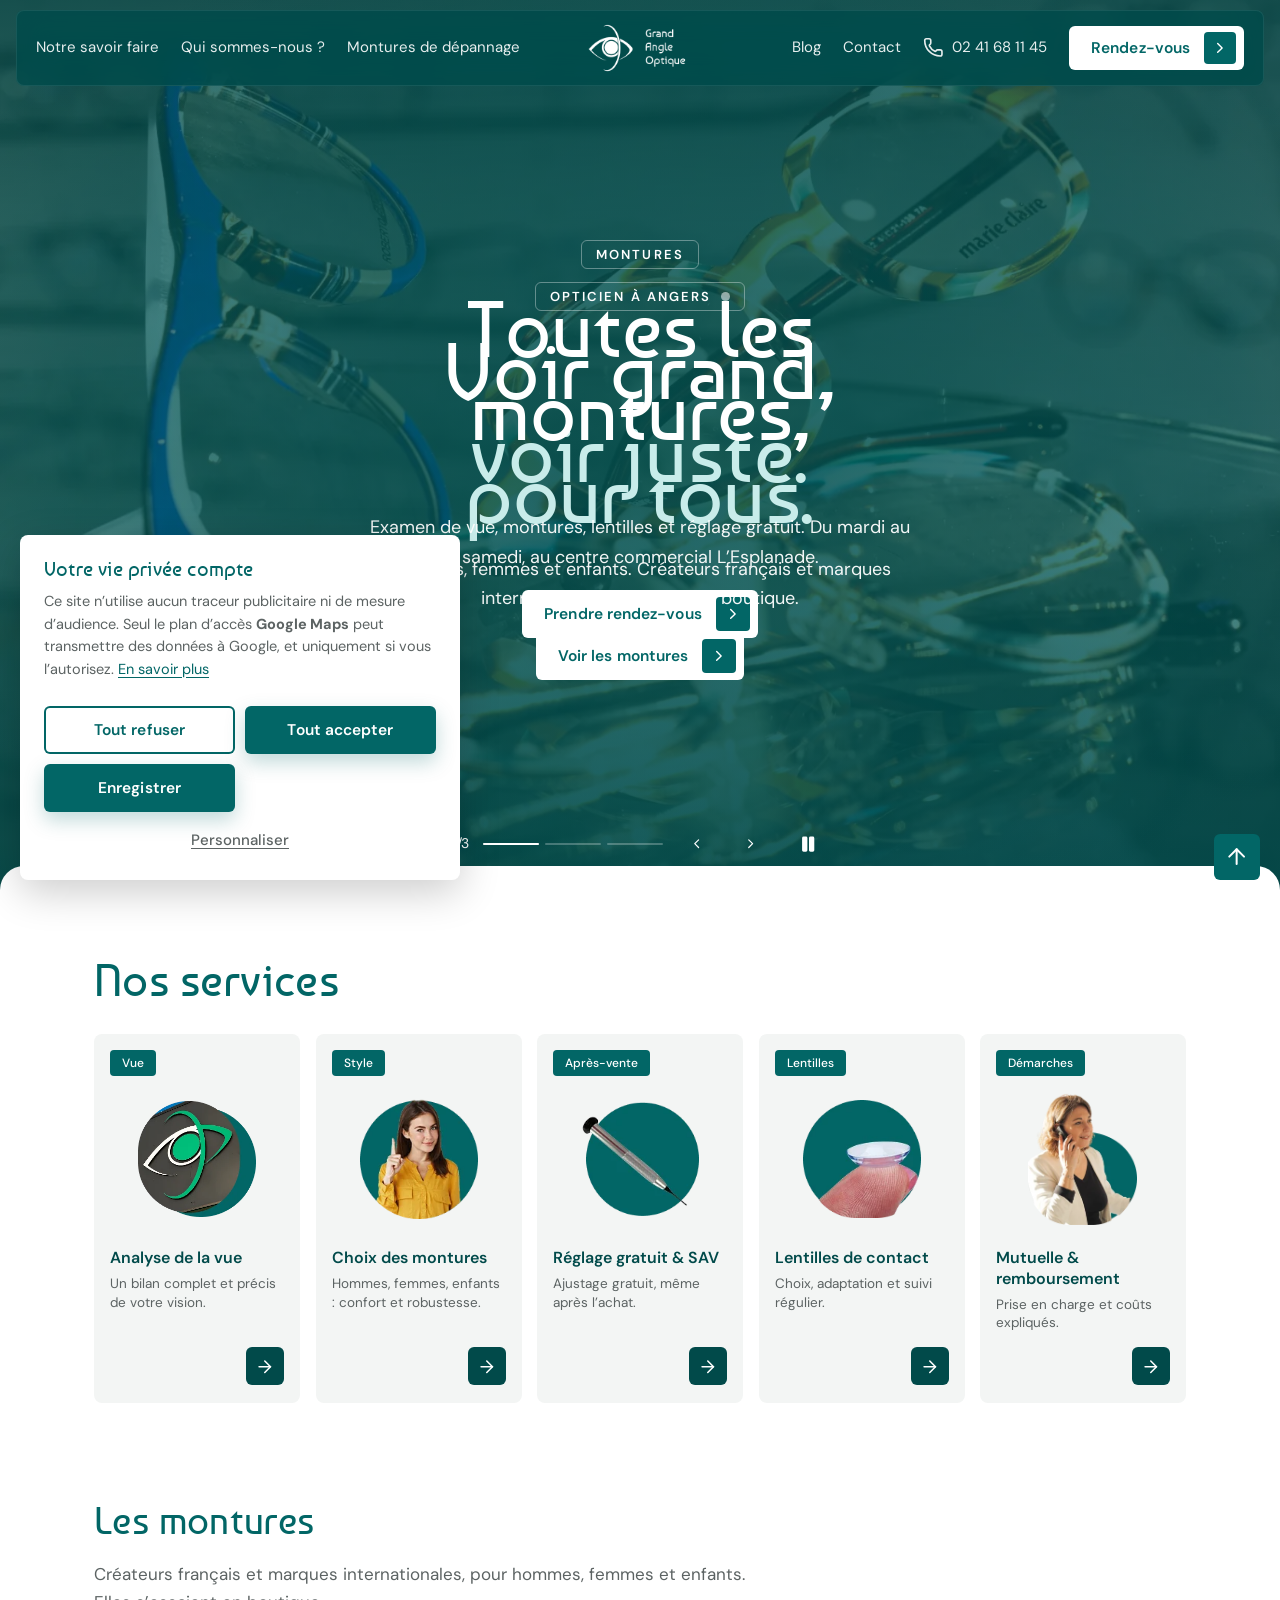
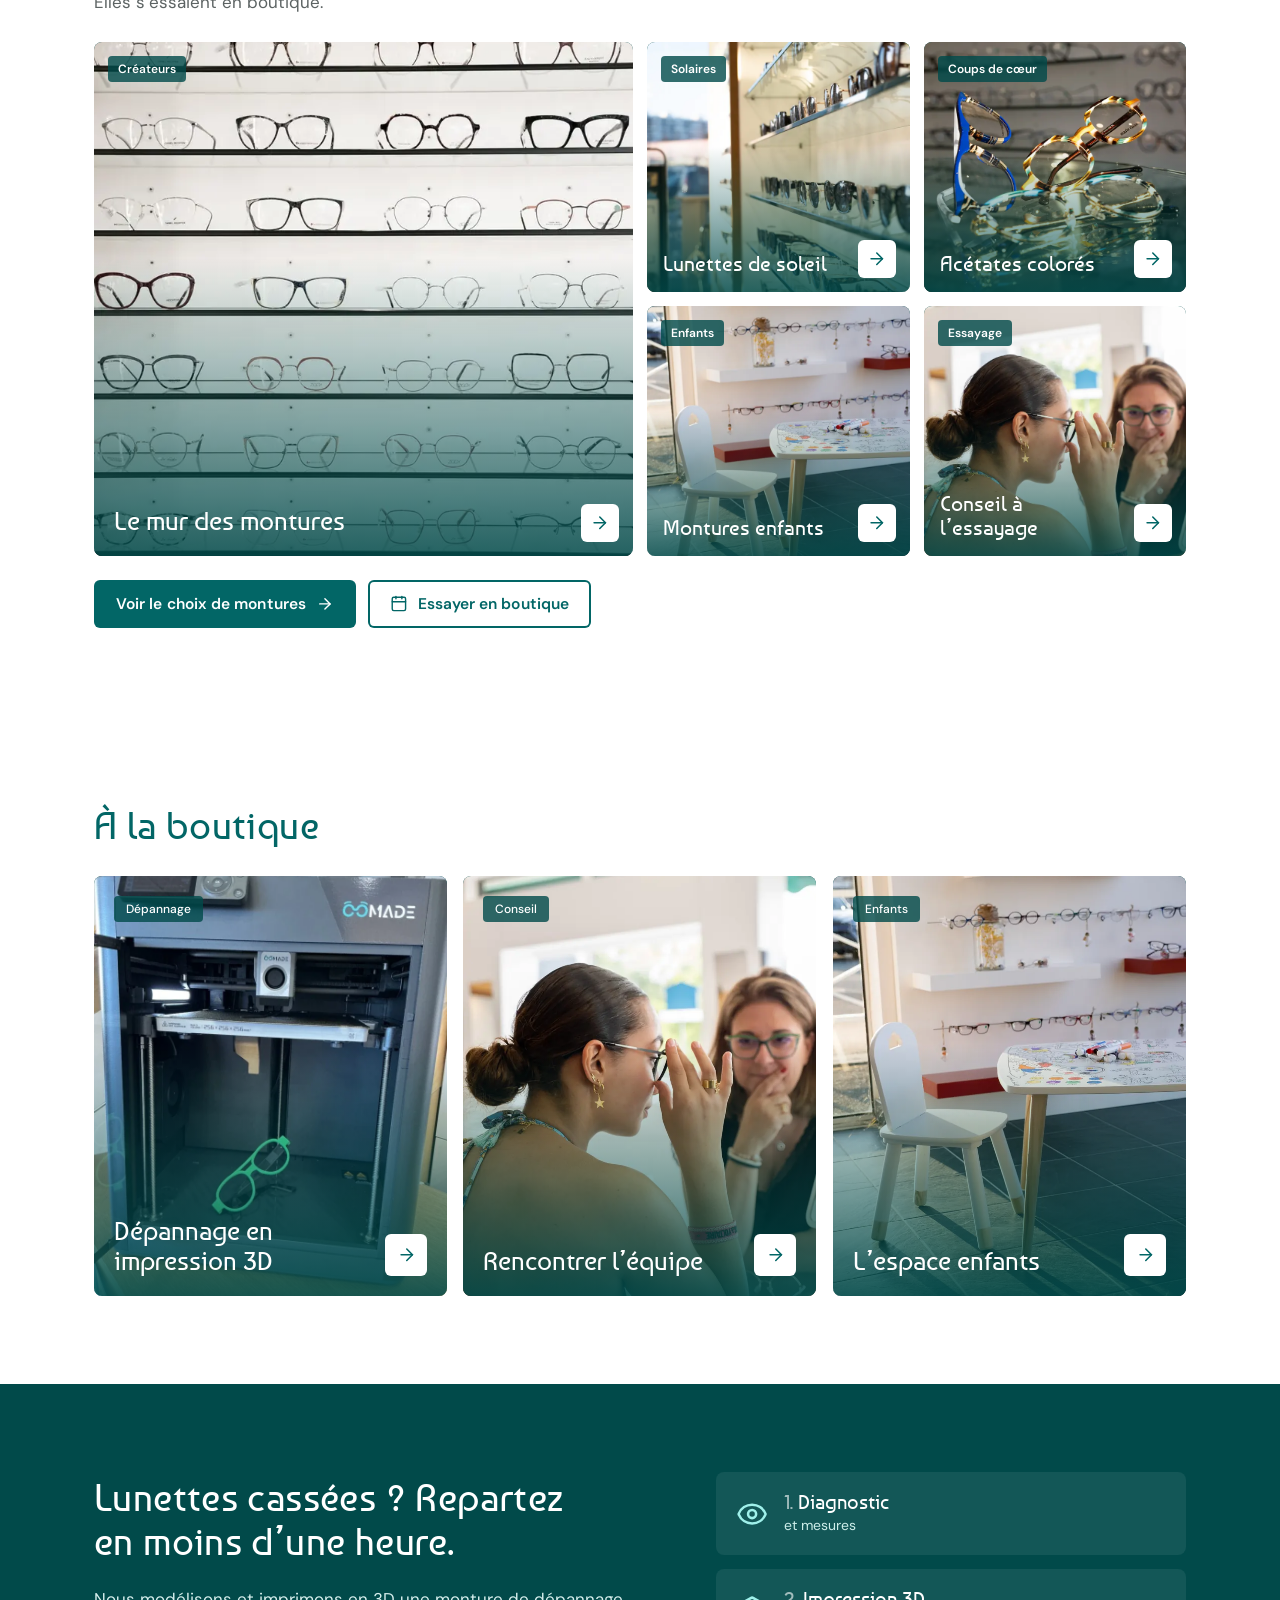
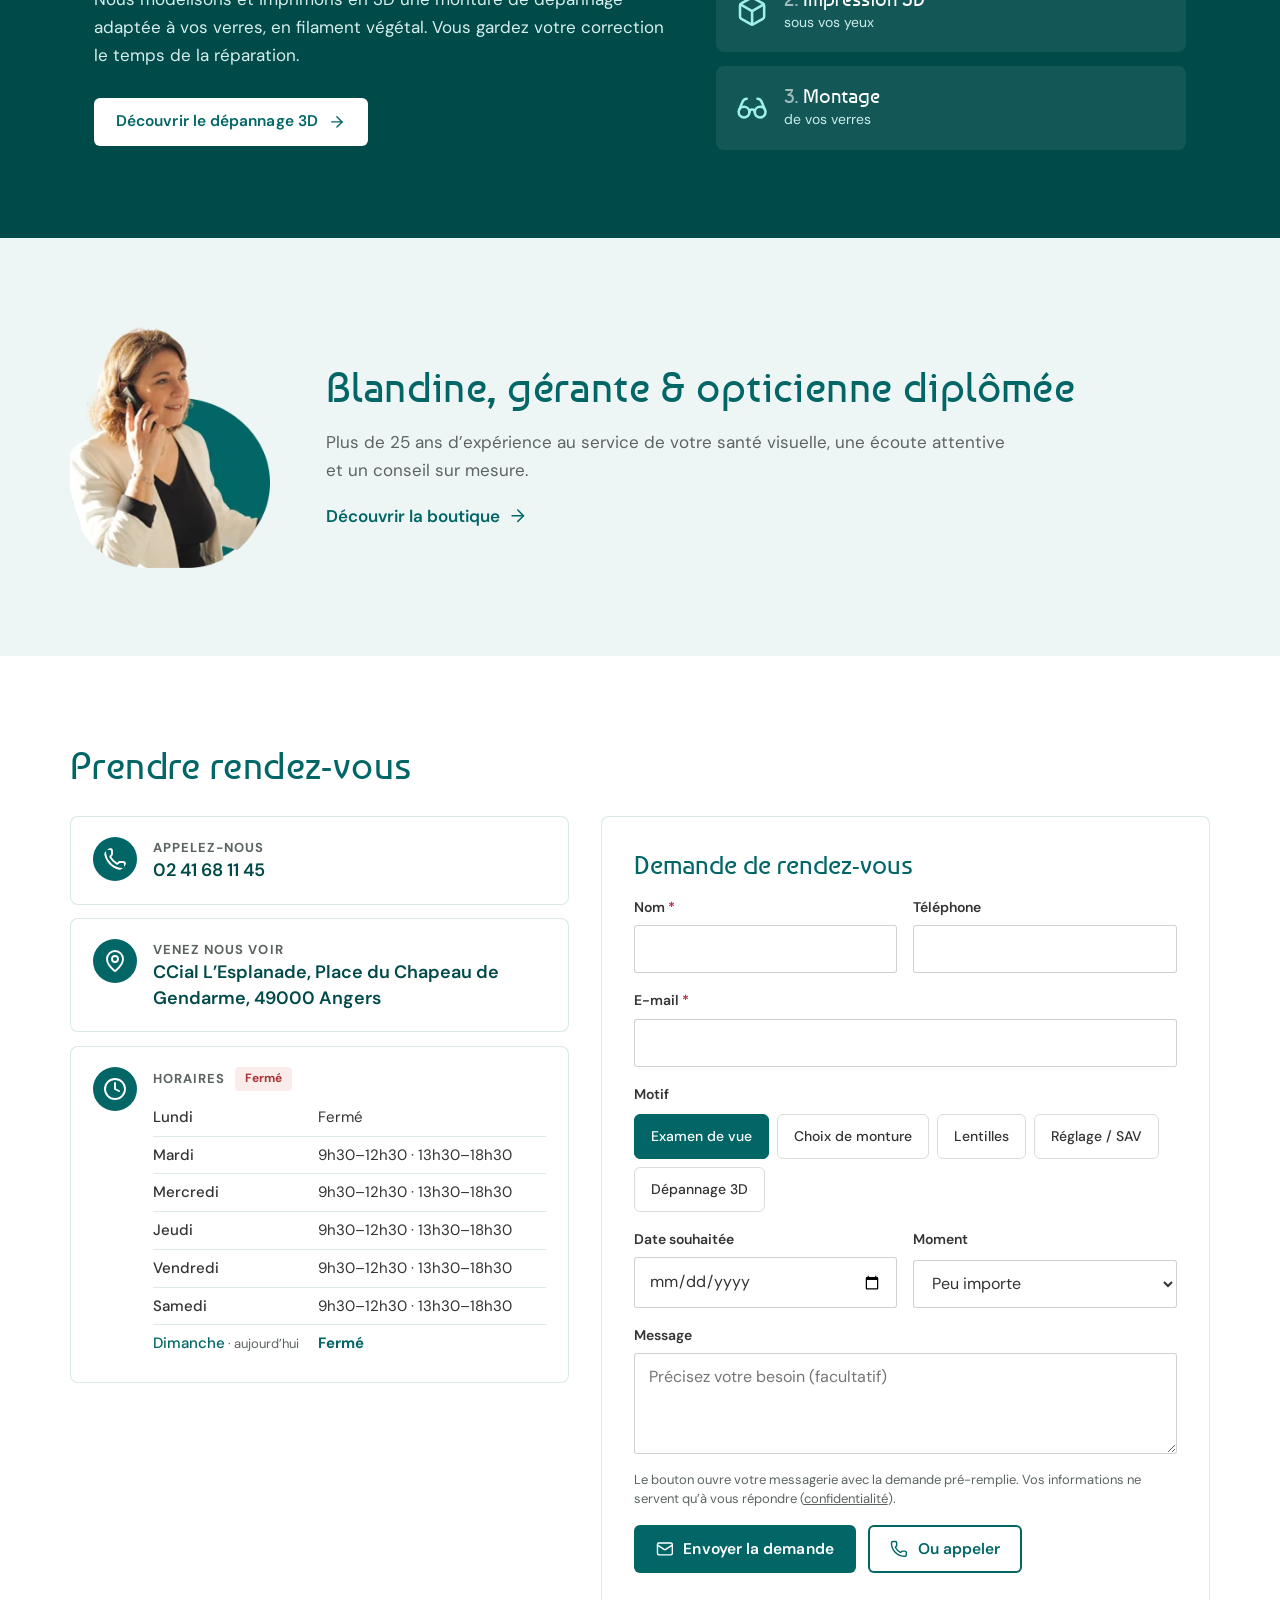
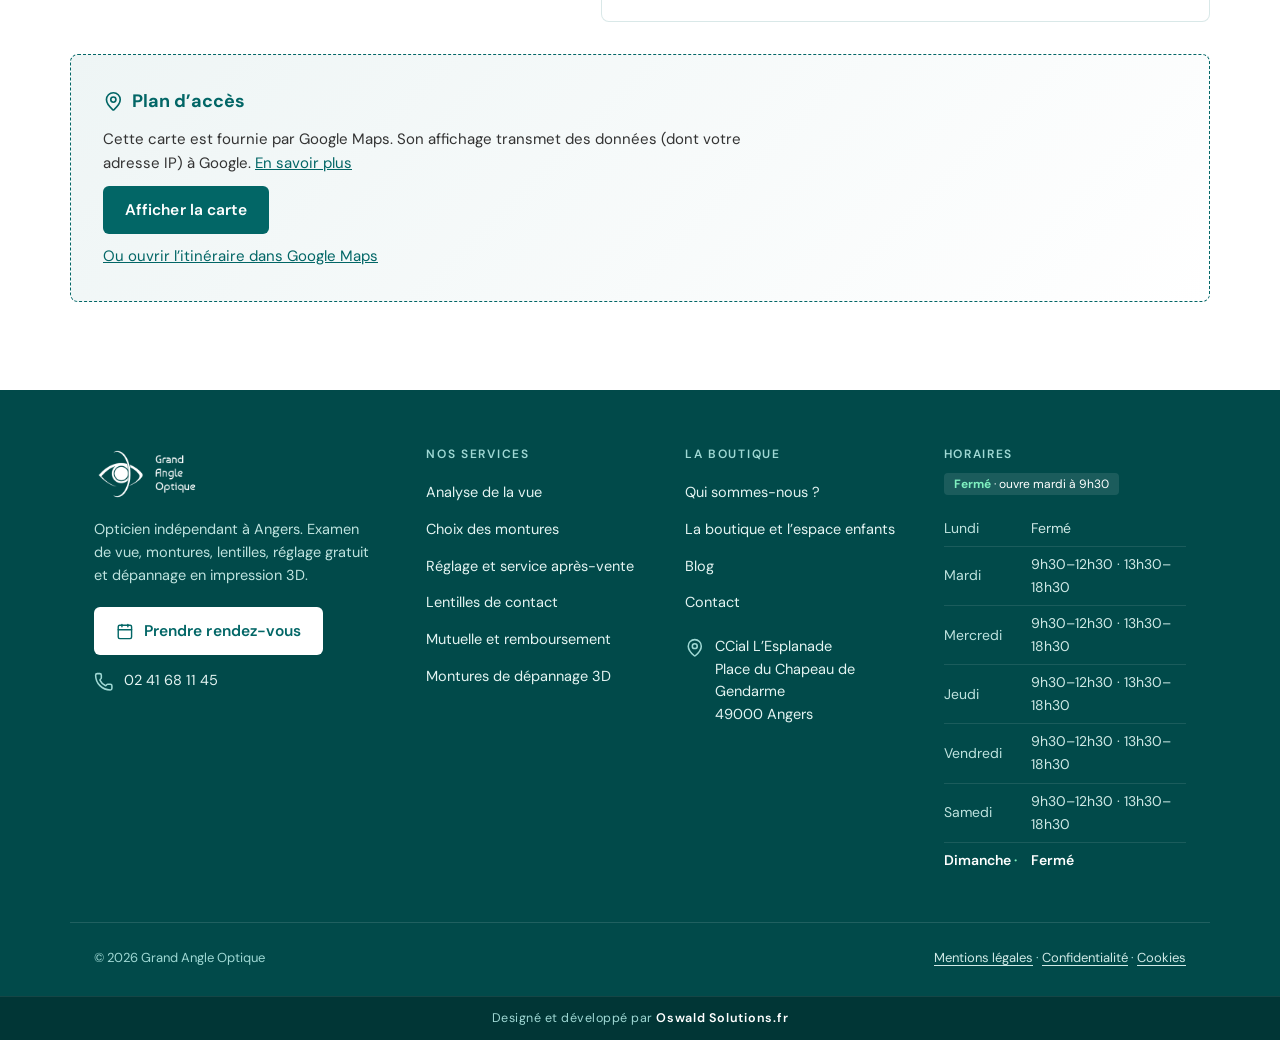
==== commit 61d2b572: "Footer : bandeau de crédit Oswald Solutions.fr Co-Authored-By: Claude Sonnet 5.5 <noreply@anthropic." ====
--- a/index.html
+++ b/index.html
@@ -146,6 +146,7 @@
     <p>© <span id="y"></span> Grand Angle Optique</p>
     <p><a href="mentions-legales.html">Mentions légales</a><span aria-hidden="true"> · </span><a href="politique-de-confidentialite.html">Confidentialité</a><span aria-hidden="true"> · </span><button type="button" class="linkbtn" data-cookie-open>Cookies</button></p>
   </div>
+<div class="credit"><p>Designé et développé par <strong>Oswald Solutions.fr</strong></p></div>
 </footer>
 <nav class="quickbar" aria-label="Actions rapides">
   <a href="tel:+33241681145"><svg class="ic" viewBox="0 0 24 24" aria-hidden="true"><path d="M13.832 16.568a1 1 0 0 0 1.213-.303l.355-.465A2 2 0 0 1 17 15h3a2 2 0 0 1 2 2v3a2 2 0 0 1-2 2A18 18 0 0 1 2 4a2 2 0 0 1 2-2h3a2 2 0 0 1 2 2v3a2 2 0 0 1-.8 1.6l-.468.351a1 1 0 0 0-.292 1.233 14 14 0 0 0 6.392 6.384"/></svg><span>Appeler</span></a>
--- a/style.css
+++ b/style.css
@@ -1127,3 +1127,85 @@
 .mt-title{max-height:calc(100% - 56px);overflow:hidden;overflow-wrap:break-word}
 @media(max-width:1020px){.mt-title{font-size:18px;right:56px}.mt.m-a .mt-title{font-size:24px}}
 @media(max-width:700px){.mt-title{font-size:16px}.mt.m-a .mt-title{font-size:22px}}
+
+
+/* =====================================================
+   Boutons : remplissage en vague qui monte, flèche qui glisse
+   ===================================================== */
+.btn,.cta,.pill,.cc-btn:not(.text){position:relative;overflow:hidden;isolation:isolate;--fill:var(--teal-d);--on:#fff;
+  transition:color .35s ease,box-shadow .35s ease,transform .35s cubic-bezier(.2,.7,.2,1)}
+.btn::before,.cta::before,.pill::before,.cc-btn:not(.text)::before{content:"";position:absolute;left:-10%;width:120%;height:170%;top:0;z-index:-1;background:var(--fill);
+  border-radius:50% 50% 0 0/38% 38% 0 0;transform:translateY(102%);transition:transform .55s cubic-bezier(.2,.8,.2,1),border-radius .55s cubic-bezier(.2,.8,.2,1)}
+.btn:hover::before,.cta:hover::before,.pill:hover::before,.cc-btn:not(.text):hover::before,
+.btn:focus-visible::before,.cta:focus-visible::before,.pill:focus-visible::before{transform:translateY(-22%);border-radius:0}
+.btn .ic,.cta .ic{transition:transform .4s cubic-bezier(.2,.8,.2,1)}
+.btn:hover .ic:last-child,.cta:hover .ic:last-child{transform:translateX(5px)}
+.btn:hover .ic:first-child:not(:last-child),.cta:hover .ic:first-child:not(:last-child){transform:rotate(-8deg) scale(1.1)}
+.btn:active,.cta:active,.pill:active{transform:scale(.97)}
+.pill-ic{transition:transform .45s cubic-bezier(.2,.8,.2,1),background-color .35s ease}
+.pill:hover .pill-ic{transform:translateX(4px) rotate(-45deg)}
+/* variantes : couleur du remplissage et du texte au survol */
+.btn:not(.ghost):not(.light):hover,.cta:hover,.cc-btn.fill:hover{background:var(--teal);box-shadow:0 12px 26px #02666640}
+.btn.ghost{--fill:var(--teal)}
+.btn.ghost:hover,.cc-btn.line:hover{background:transparent;color:#fff!important;box-shadow:inset 0 0 0 2px var(--teal)}
+.cc-btn.line{--fill:var(--teal)}
+.cc-btn.line:hover{color:#fff}
+.btn.ghost.on-dark{--fill:#fff}
+.btn.ghost.on-dark:hover{background:transparent;color:var(--teal)!important;box-shadow:inset 0 0 0 2px #fff}
+.btn.light,.pill,.hero .btn:not(.ghost){--fill:#c8ecea}
+.btn.light:hover,.pill:hover,.hero .btn:not(.ghost):hover{background:#fff;box-shadow:0 12px 26px #00000033}
+.pill:hover .pill-ic{background:var(--teal-d)}
+.cta{--fill:var(--teal-d)}
+@media(hover:none){.btn:hover::before,.cta:hover::before,.pill:hover::before{transform:translateY(102%)}}
+
+/* =====================================================
+   Page Savoir faire
+   ===================================================== */
+.kfs{gap:28px}
+.kfs>.kf{display:grid;grid-template-columns:minmax(0,300px) minmax(0,1fr);gap:0;padding:0;overflow:hidden;background:#fff;border:1px solid #02666626;border-radius:12px;align-items:stretch}
+.kfs>.kf.rev{grid-template-columns:minmax(0,1fr) minmax(0,300px)}
+.kfs>.kf.rev .kf-img{order:2}
+.kfs>.kf .kf-img{position:relative;width:auto;aspect-ratio:auto;min-height:260px;display:grid;place-items:center;background:linear-gradient(160deg,var(--teal),var(--teal-d))}
+.kfs>.kf .kf-img::before{content:attr(data-x);display:none}
+.kfs>.kf .kf-img img{position:relative;width:min(190px,70%);height:auto;max-height:230px;object-fit:contain;filter:none;transition:transform .6s var(--ease)}
+.kfs>.kf:hover .kf-img img{transform:scale(1.06)}
+.kfs>.kf::before{content:attr(data-tag);position:absolute;top:16px;left:16px;z-index:2;padding:4px 10px;border-radius:4px;background:#ffffffe6;color:var(--teal-d);font:600 12px/1.5 var(--body)}
+.kfs>.kf.rev::before{left:auto;right:16px}
+.kfs>.kf>div:not(.kf-img){padding:34px 40px 36px}
+.kfs>.kf h2{font-size:clamp(1.6rem,2.8vw,2.1rem);margin:0 0 14px}
+.kfs>.kf .intro{font-size:19px;color:var(--teal-d)}
+.kfs>.kf p{max-width:40em}
+.kfs>.kf .btn{margin-top:14px}
+/* les photos de la boutique : bandeau plus large */
+.photo-strip{margin:4px 0!important;gap:14px}
+.photo-strip figure{aspect-ratio:3/2;border-radius:10px}
+/* navigation d'expertises : le lien actif se remplit */
+.subnav a{transition:background-color .3s ease,color .3s ease}
+/* bande finale */
+.sf-end{background:var(--teal-d);color:#fff;padding:64px 0;margin-top:24px}
+.sf-end-in{display:grid;grid-template-columns:minmax(0,1.2fr) minmax(0,1fr);gap:32px 56px;align-items:center}
+.sf-end h2{margin:0 0 10px;color:#fff;font-size:clamp(1.8rem,3.4vw,2.5rem)}
+.sf-end h2::after{display:none}
+.sf-end p{margin:0;color:#cfe9e6;max-width:30em}
+.sf-end-actions{display:flex;flex-wrap:wrap;gap:12px;align-items:center}
+.sf-more{flex:1 1 100%;display:inline-flex;align-items:center;gap:8px;margin-top:8px;color:#e4f4f2;text-decoration:underline;text-underline-offset:4px}
+.sf-more .ic{transition:transform .35s ease}
+.sf-more:hover{color:#fff}.sf-more:hover .ic{transform:translateX(5px)}
+@media(max-width:900px){
+  .kfs>.kf,.kfs>.kf.rev{grid-template-columns:1fr}
+  .kfs>.kf.rev .kf-img{order:0}
+  .kfs>.kf .kf-img{min-height:0;padding:56px 0 24px}
+  .kfs>.kf .kf-img img{width:min(140px,50%);max-height:150px}
+  .kfs>.kf.rev::before{left:16px;right:auto}
+  .kfs>.kf>div:not(.kf-img){padding:24px 22px 28px}
+  .sf-end-in{grid-template-columns:1fr}
+}
+@media(max-width:600px){.sf-end{padding:48px 0}.sf-end-actions .btn{flex:1 1 100%;justify-content:space-between}}
+.btn:not(.ghost):not(.light),.cta,.cc-btn.fill{--fill:#0a8581}
+
+
+/* Bandeau de crédit, tout en bas du footer */
+.site-footer .credit{background:var(--teal-dd);border-top:1px solid #ffffff14;padding:12px var(--gut);text-align:center}
+.site-footer .credit p{margin:0;font-size:12.5px;line-height:1.5;letter-spacing:.04em;color:#9fd8d4}
+.site-footer .credit strong{font-weight:600;color:#fff;letter-spacing:.06em}
+@media(max-width:1020px){.site-footer .credit{text-align:left;padding:14px 72px 14px var(--gut)}}
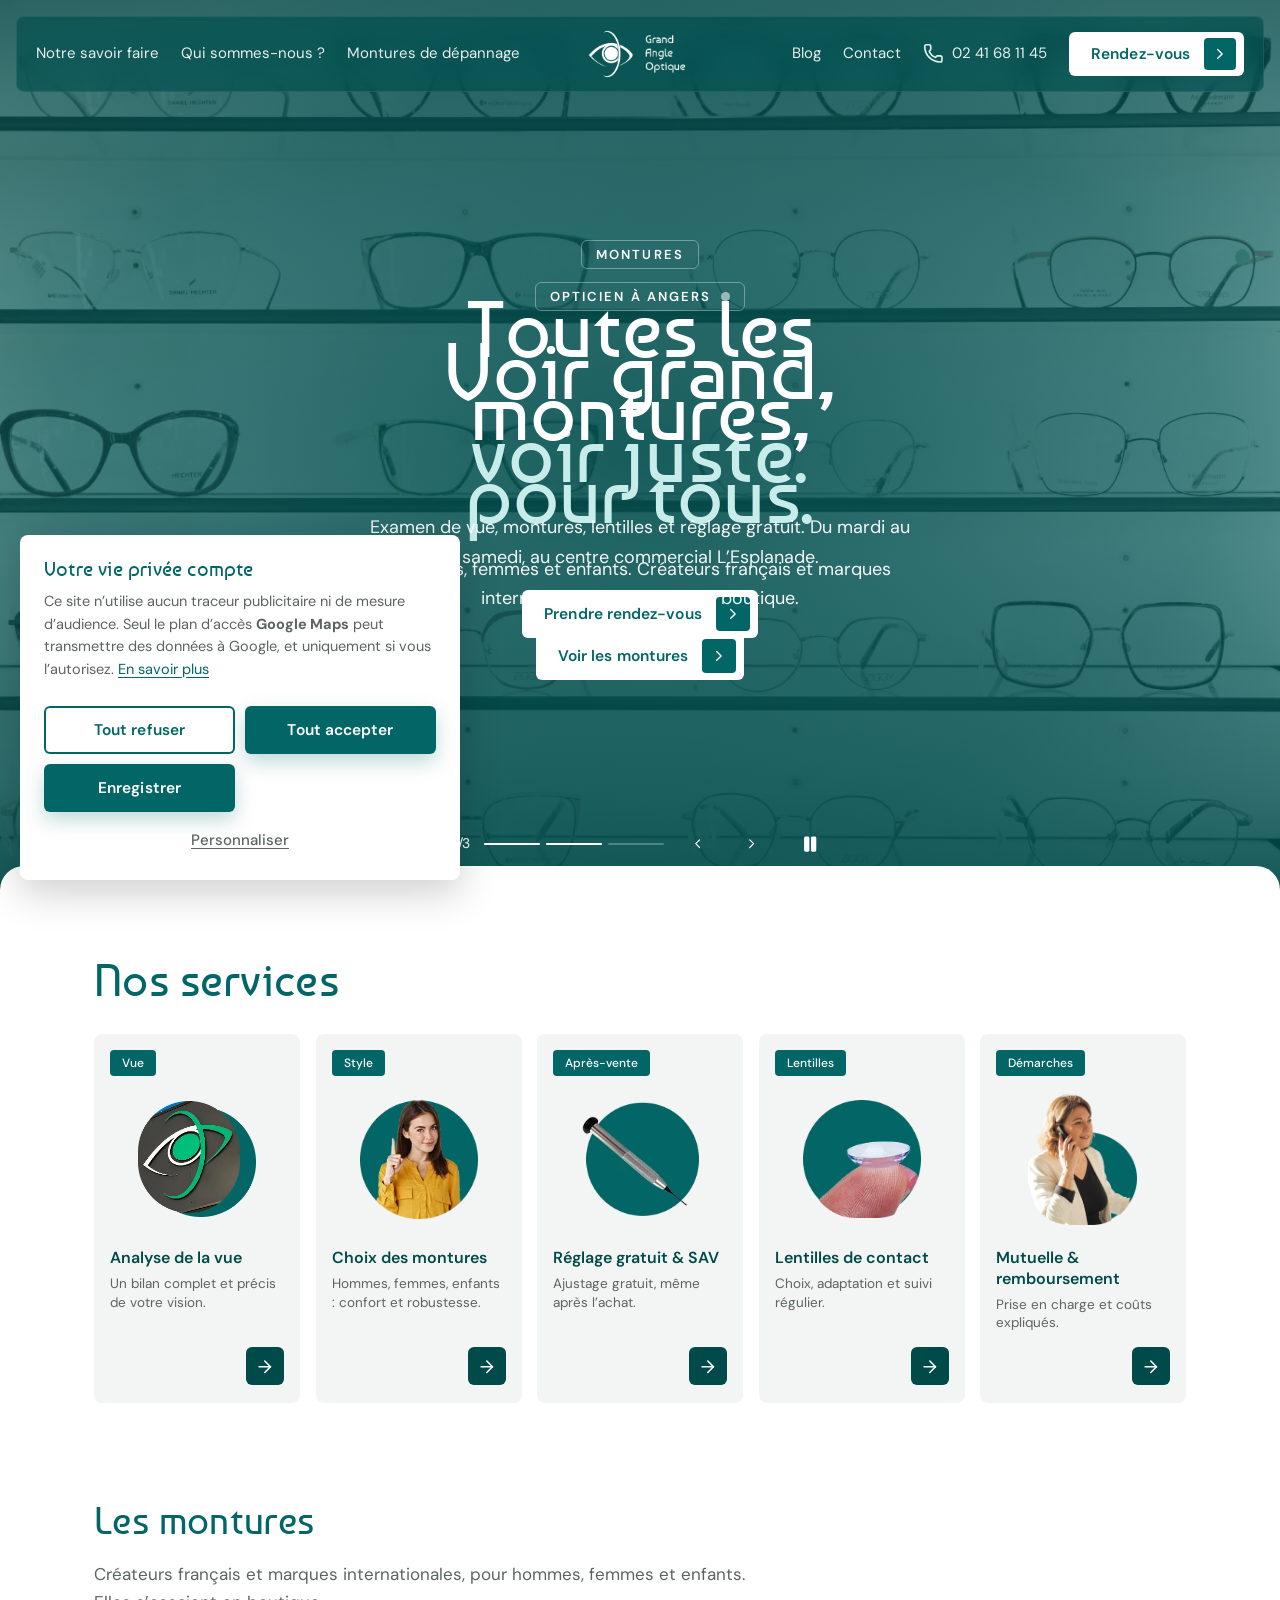
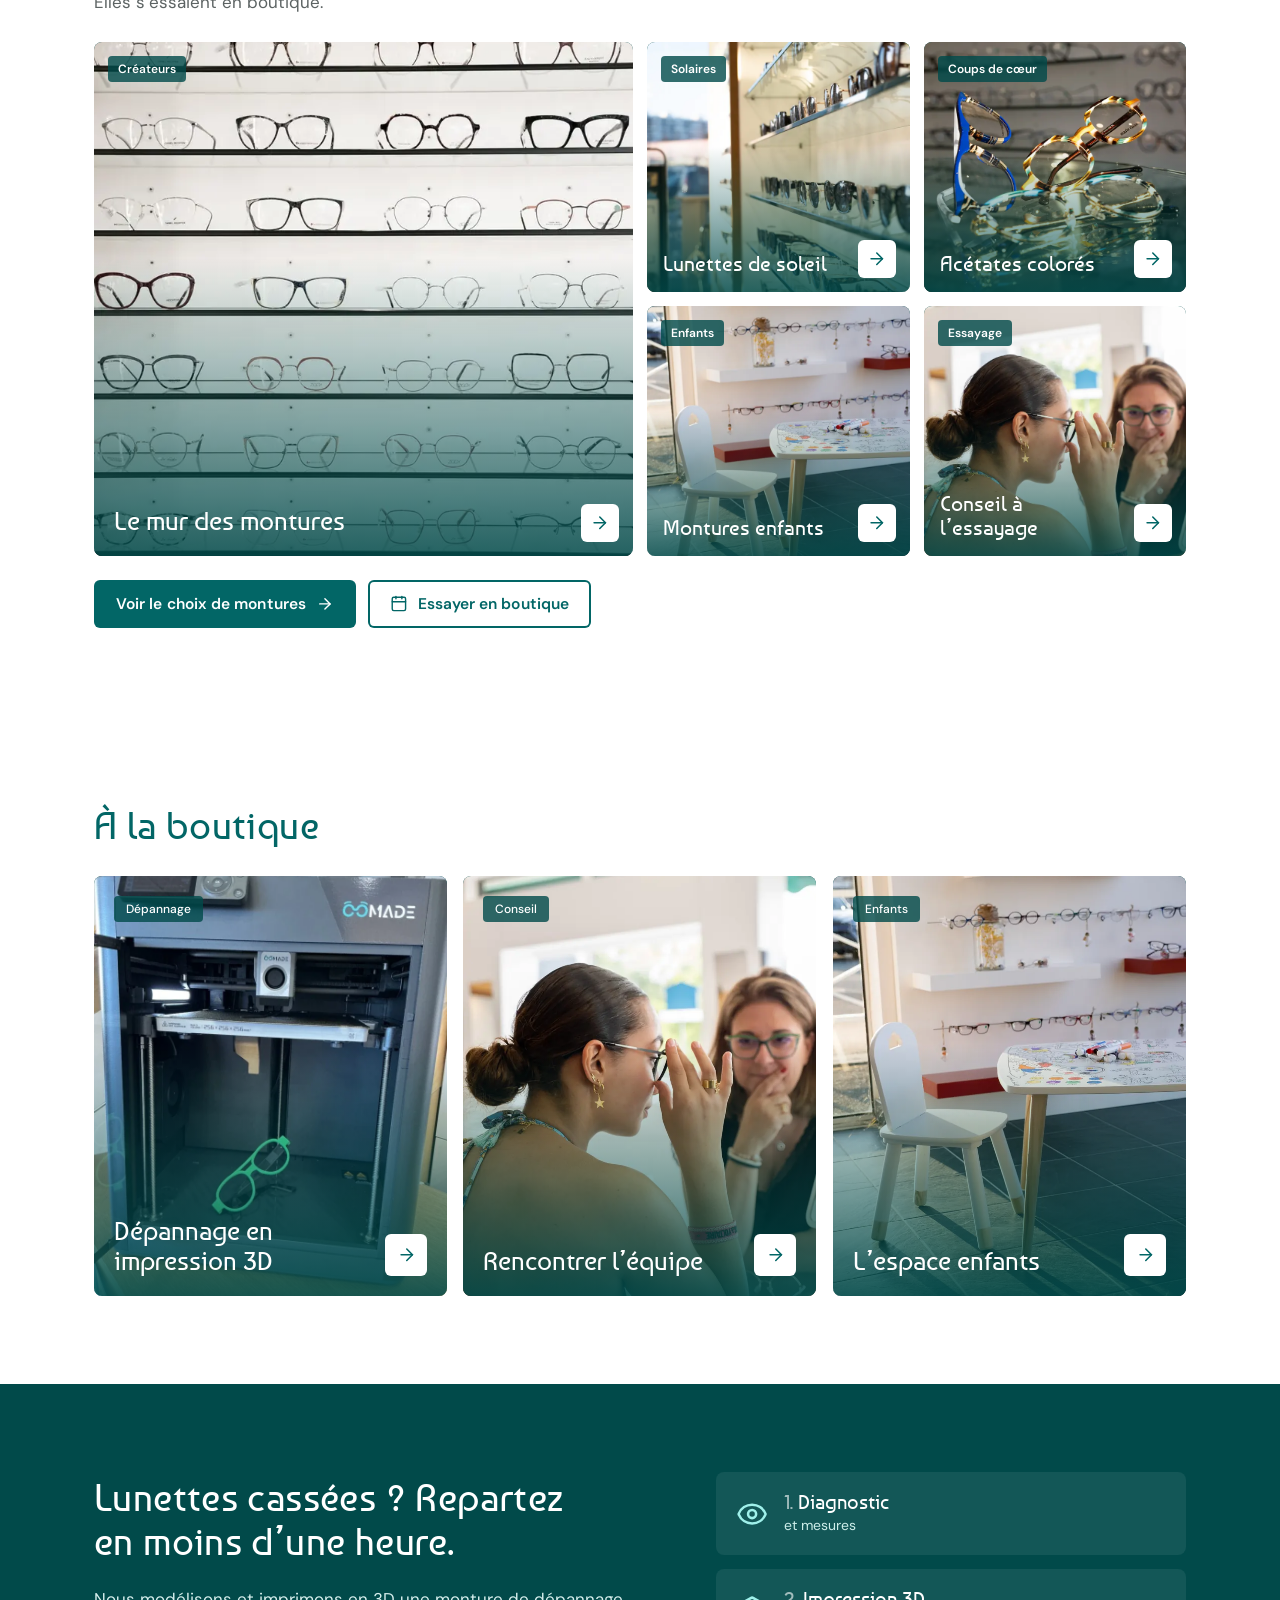
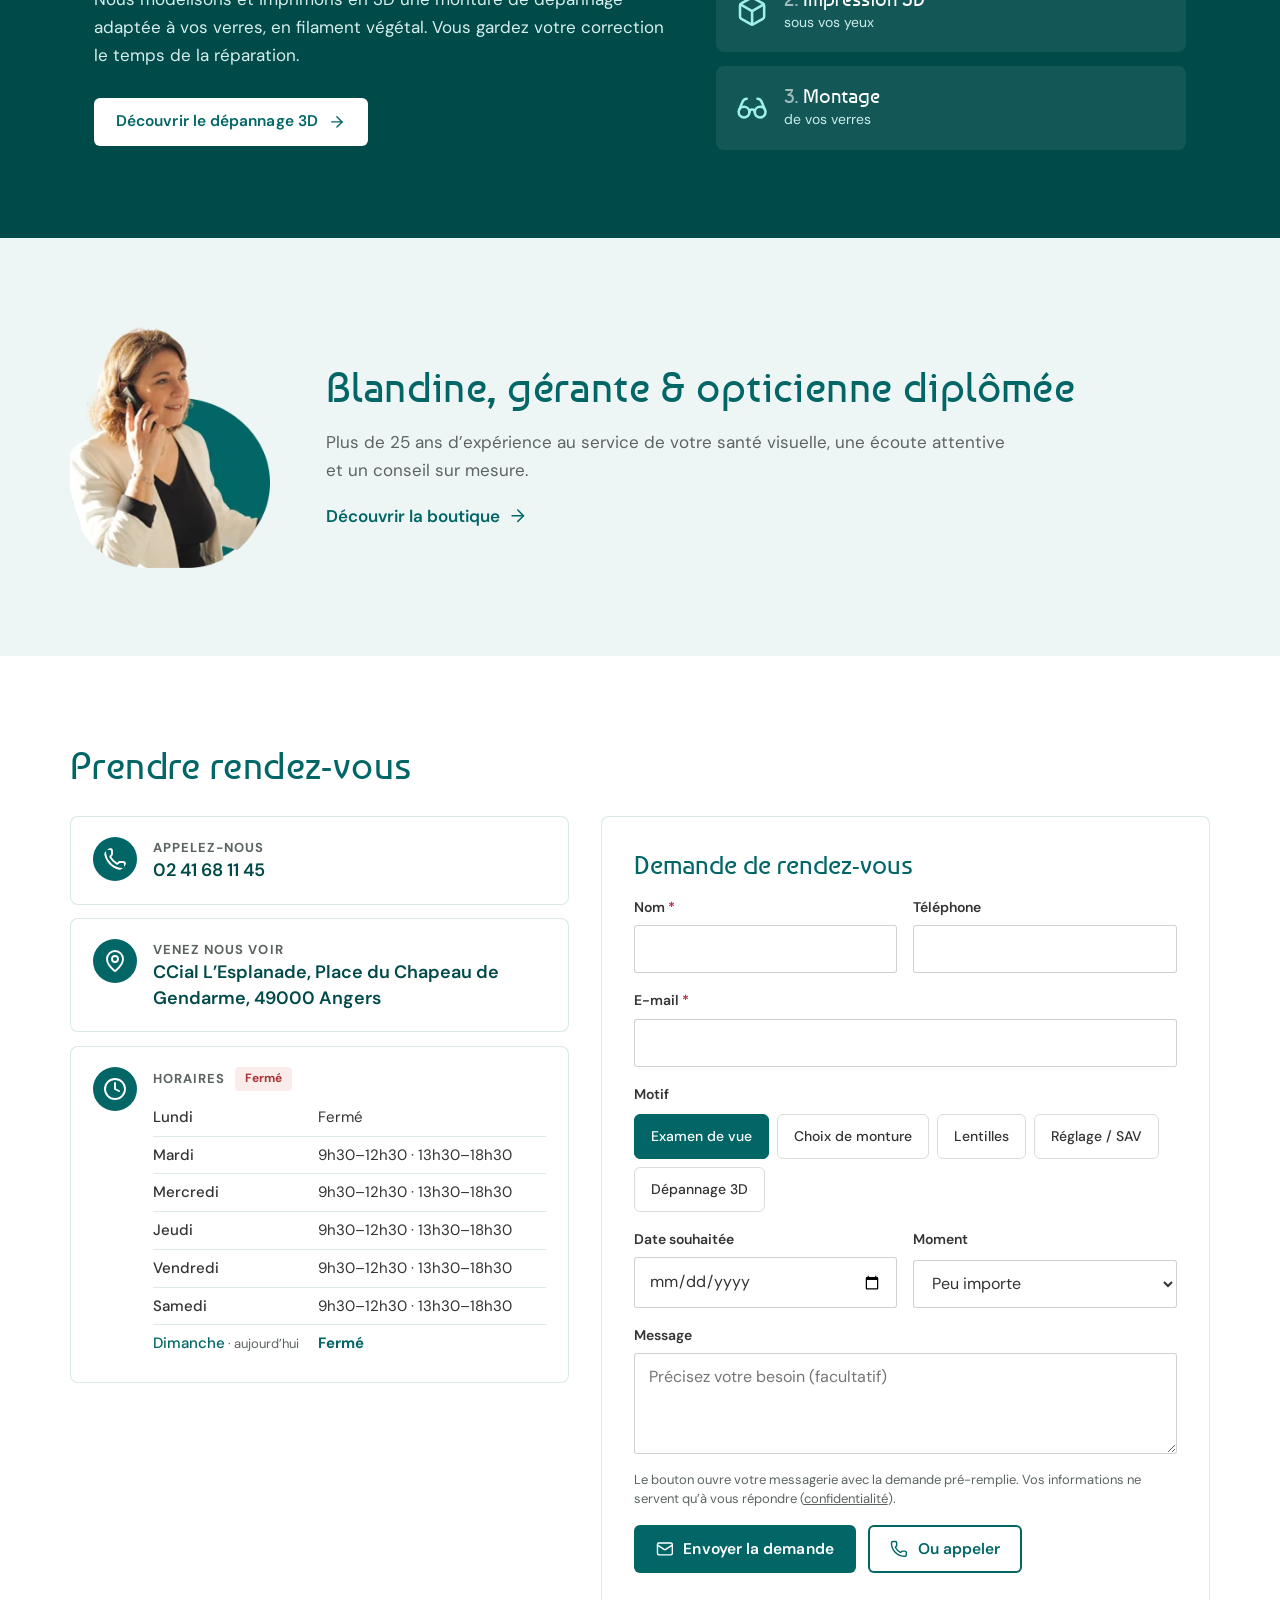
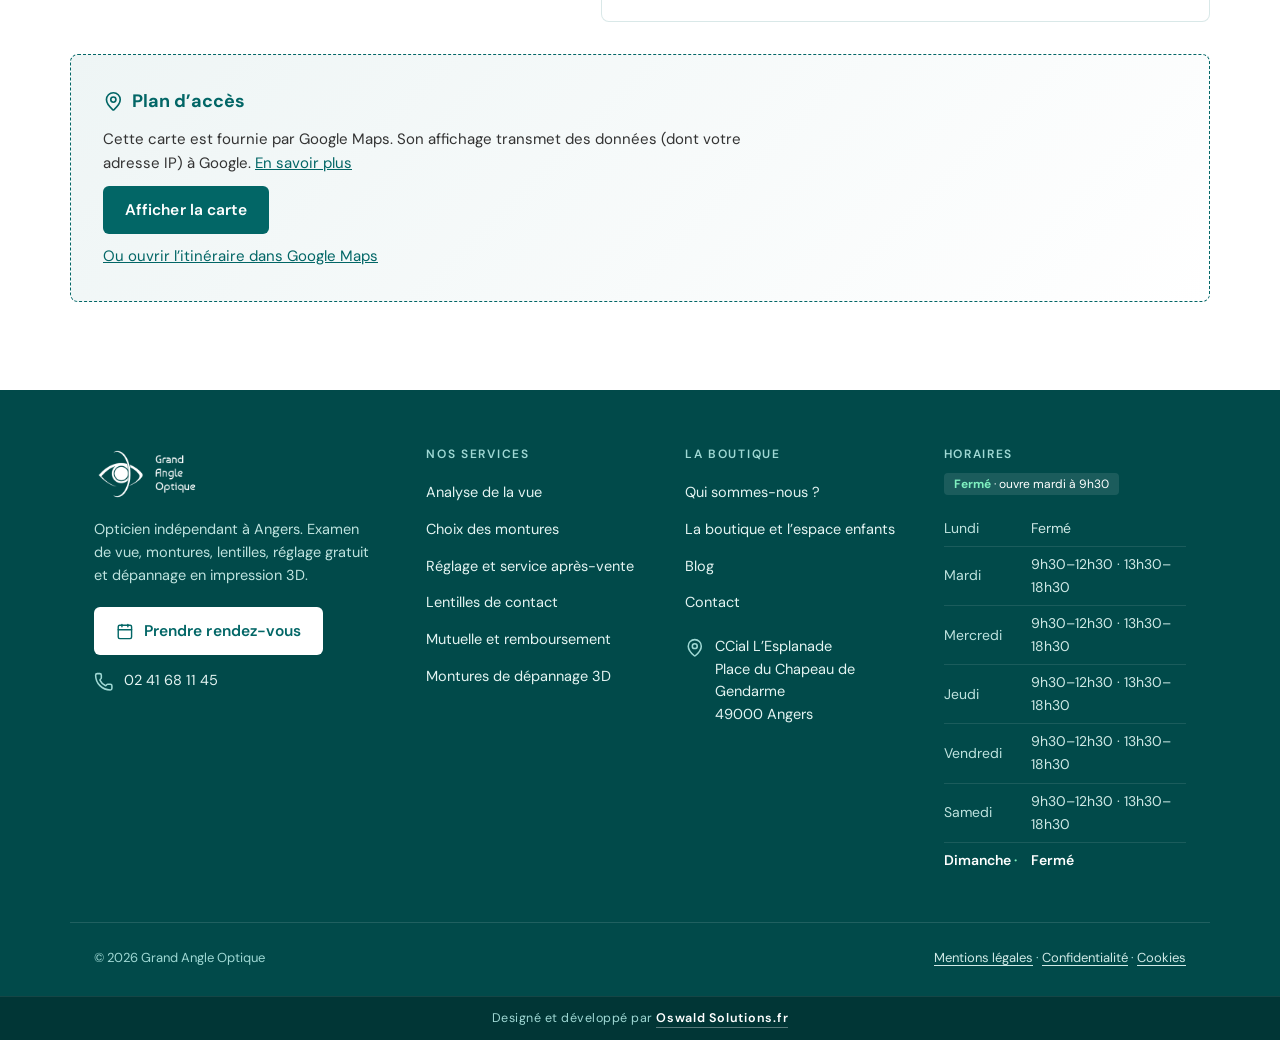
==== commit 6fb1b77b: "Crédit Oswald Solutions.fr : lien vers le site Co-Authored-By: Claude Sonnet 5.5 <noreply@anthropic." ====
--- a/index.html
+++ b/index.html
@@ -146,7 +146,7 @@
     <p>© <span id="y"></span> Grand Angle Optique</p>
     <p><a href="mentions-legales.html">Mentions légales</a><span aria-hidden="true"> · </span><a href="politique-de-confidentialite.html">Confidentialité</a><span aria-hidden="true"> · </span><button type="button" class="linkbtn" data-cookie-open>Cookies</button></p>
   </div>
-<div class="credit"><p>Designé et développé par <strong>Oswald Solutions.fr</strong></p></div>
+<div class="credit"><p>Designé et développé par <a href="https://oswaldsolutions.fr" target="_blank" rel="noopener"><strong>Oswald Solutions.fr</strong></a></p></div>
 </footer>
 <nav class="quickbar" aria-label="Actions rapides">
   <a href="tel:+33241681145"><svg class="ic" viewBox="0 0 24 24" aria-hidden="true"><path d="M13.832 16.568a1 1 0 0 0 1.213-.303l.355-.465A2 2 0 0 1 17 15h3a2 2 0 0 1 2 2v3a2 2 0 0 1-2 2A18 18 0 0 1 2 4a2 2 0 0 1 2-2h3a2 2 0 0 1 2 2v3a2 2 0 0 1-.8 1.6l-.468.351a1 1 0 0 0-.292 1.233 14 14 0 0 0 6.392 6.384"/></svg><span>Appeler</span></a>
--- a/style.css
+++ b/style.css
@@ -1209,3 +1209,5 @@
 .site-footer .credit p{margin:0;font-size:12.5px;line-height:1.5;letter-spacing:.04em;color:#9fd8d4}
 .site-footer .credit strong{font-weight:600;color:#fff;letter-spacing:.06em}
 @media(max-width:1020px){.site-footer .credit{text-align:left;padding:14px 72px 14px var(--gut)}}
+.site-footer .credit a{color:inherit;text-decoration:none;border-bottom:1px solid #ffffff55;padding-bottom:1px;transition:border-color .25s ease}
+.site-footer .credit a:hover{border-color:#fff}
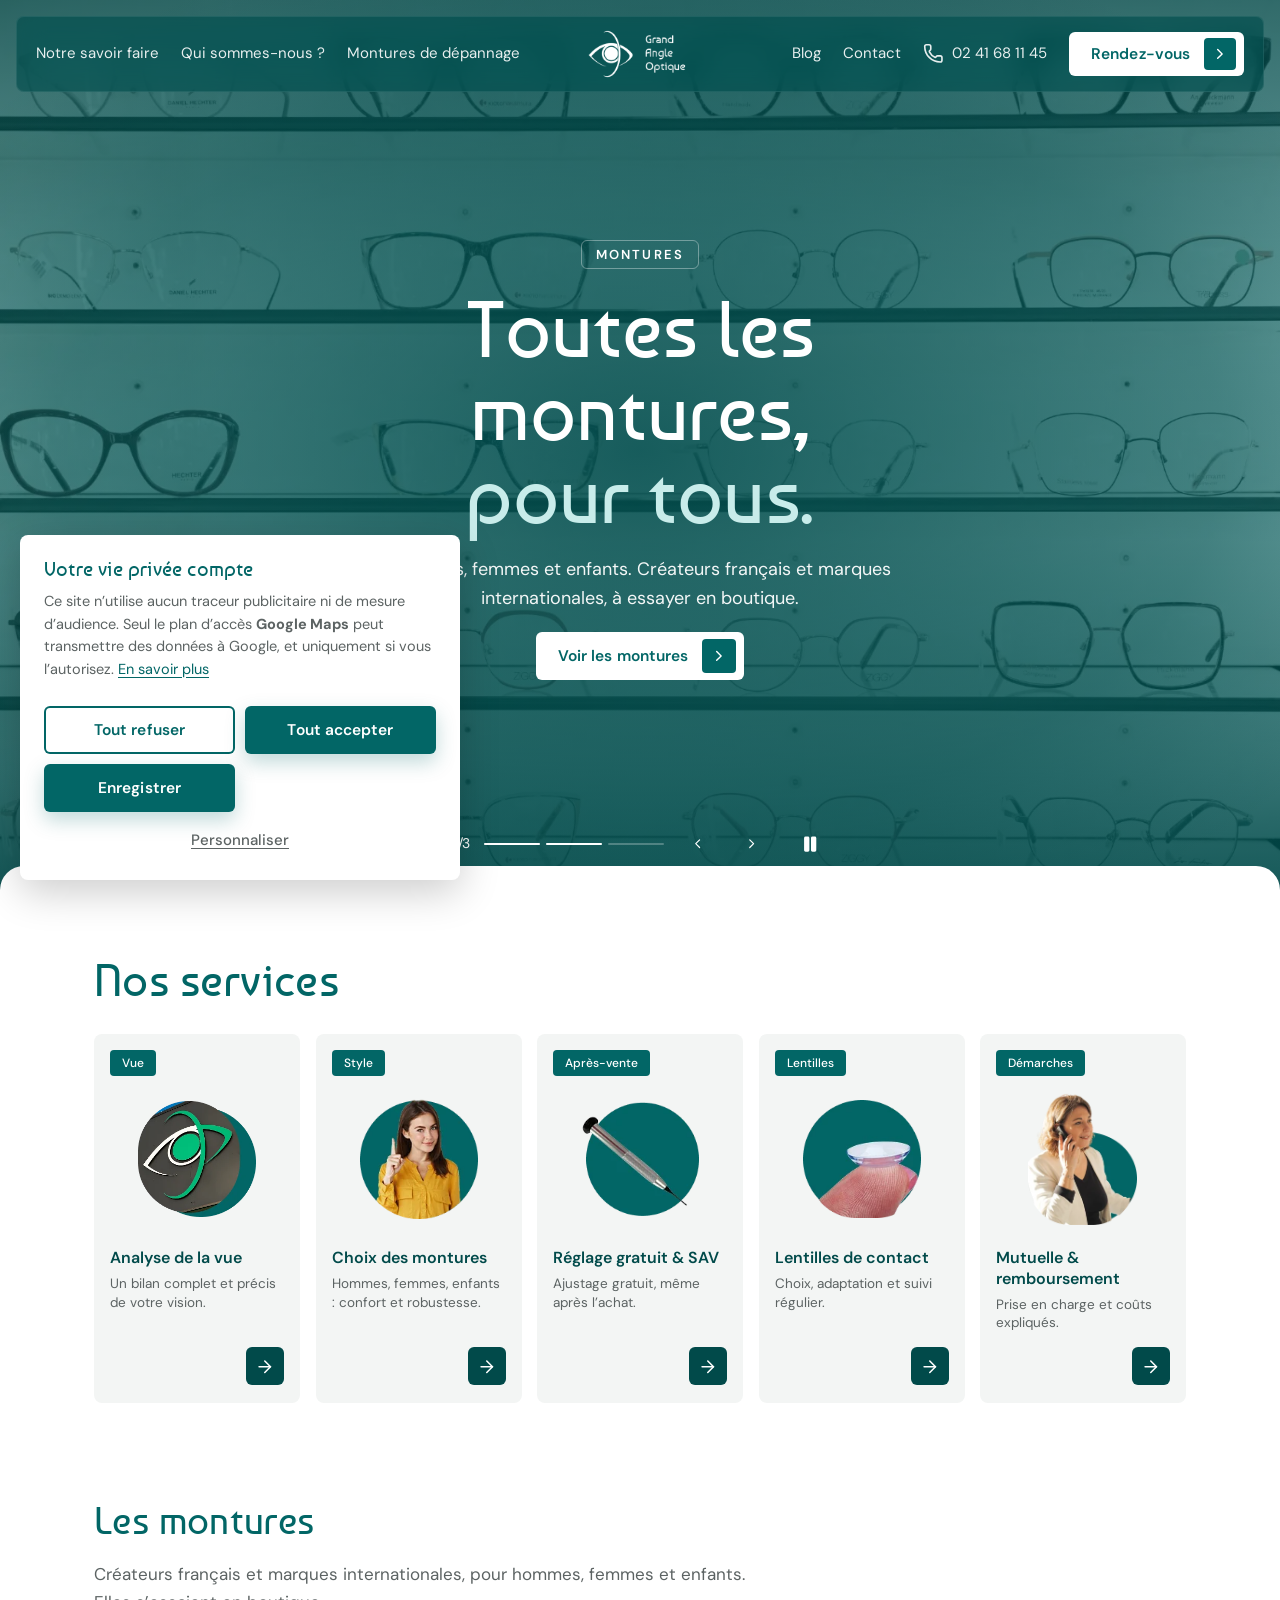
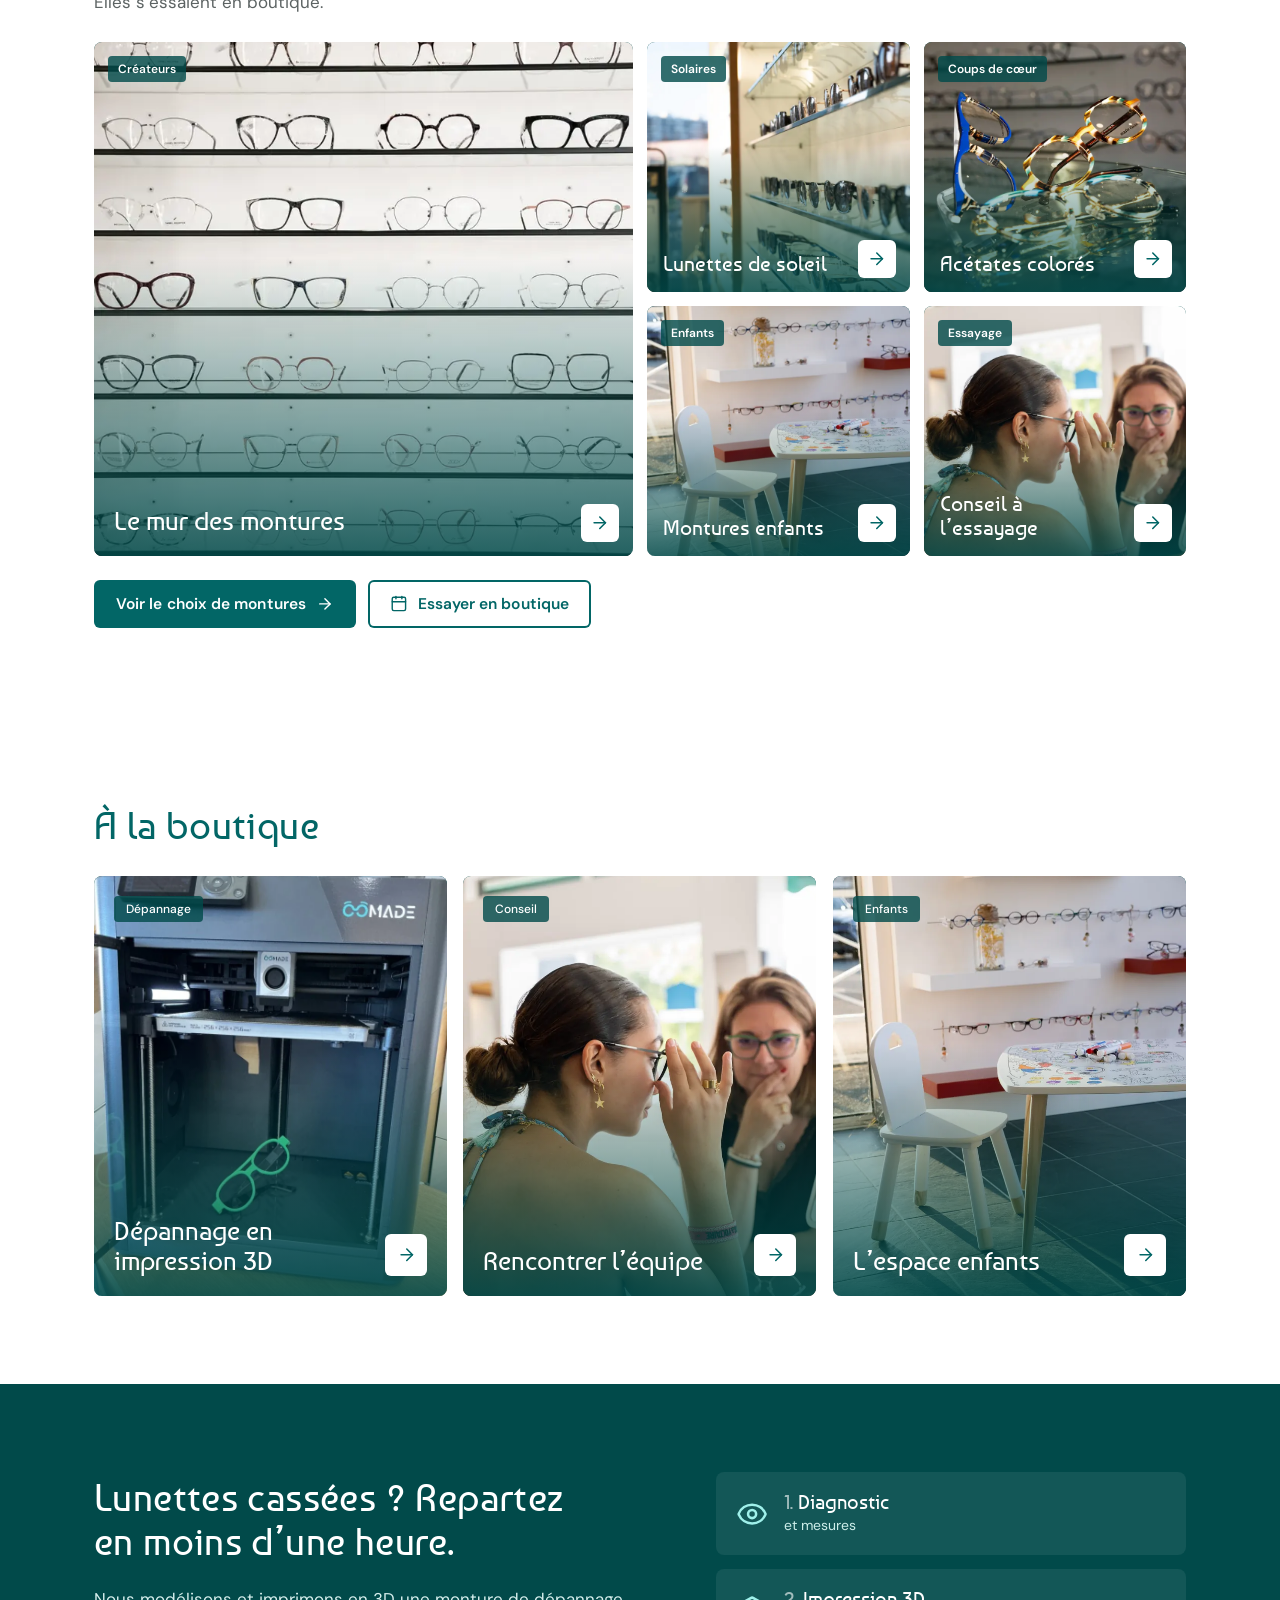
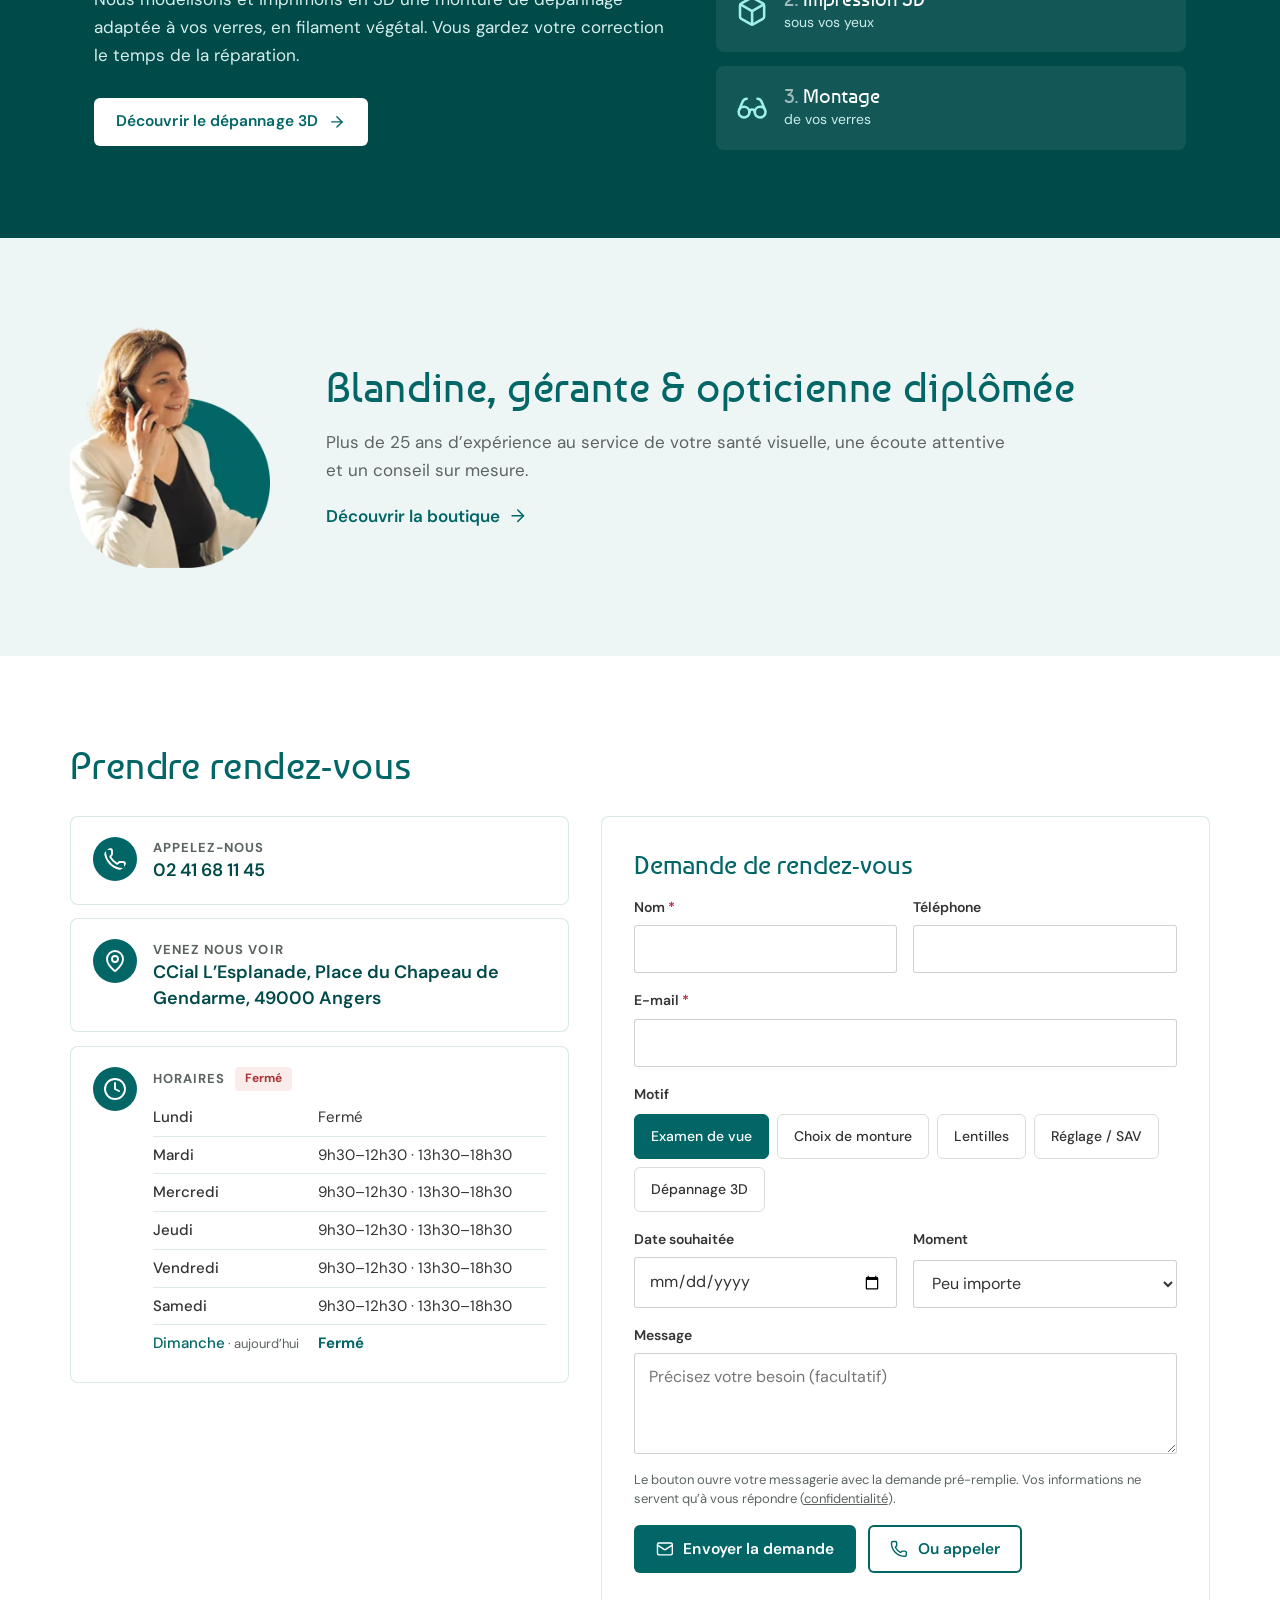
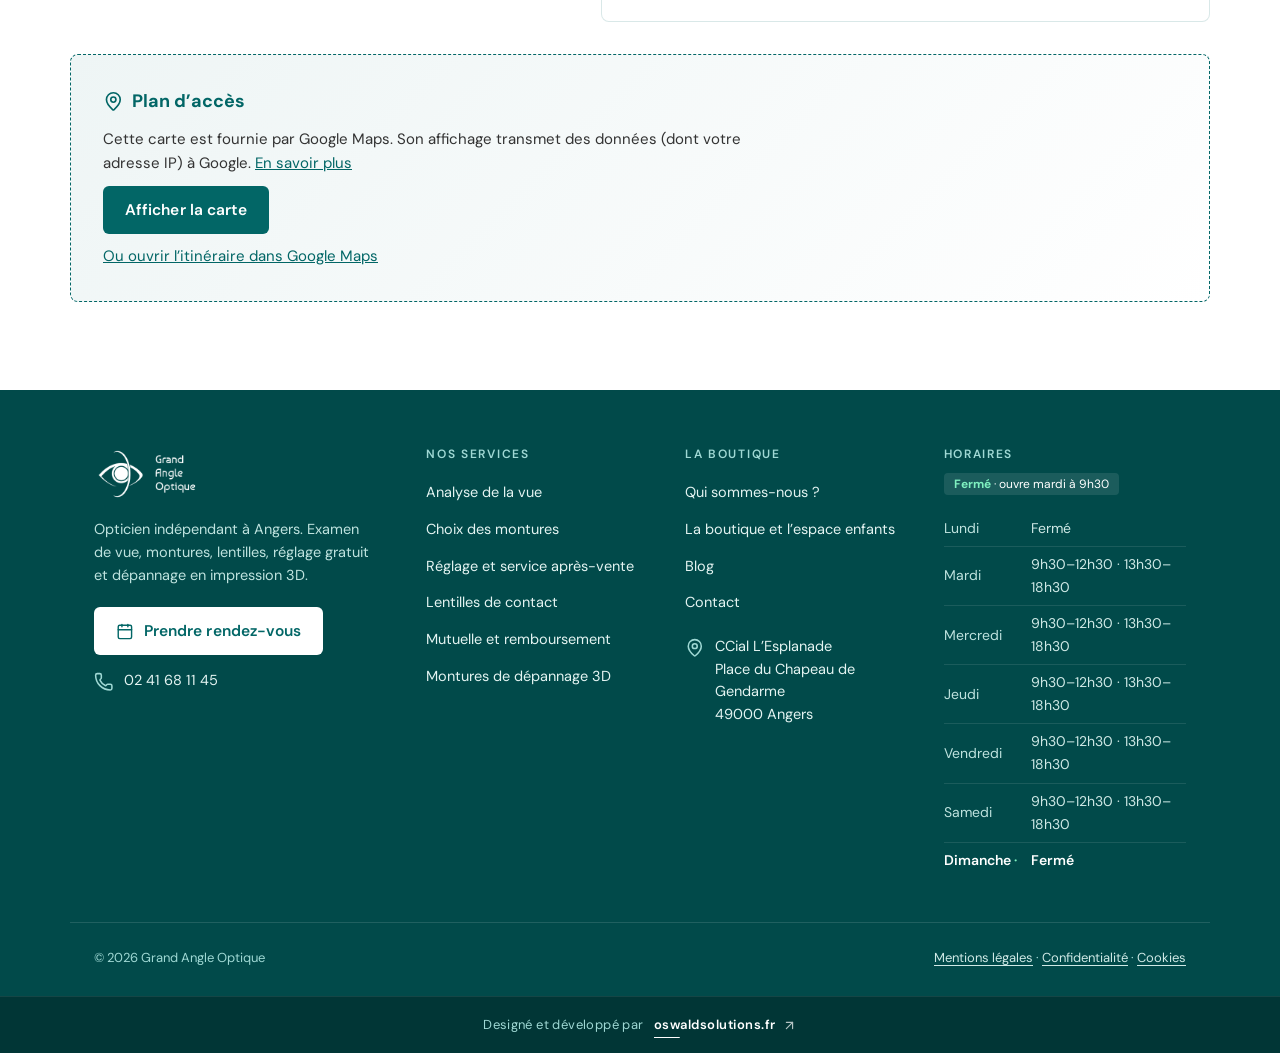
==== commit ab6175f9: "Bandeau de crédit : URL affichée, flèche et soulignement animé Co-Authored-By: Claude Sonnet 5.5 <no" ====
--- a/index.html
+++ b/index.html
@@ -146,7 +146,7 @@
     <p>© <span id="y"></span> Grand Angle Optique</p>
     <p><a href="mentions-legales.html">Mentions légales</a><span aria-hidden="true"> · </span><a href="politique-de-confidentialite.html">Confidentialité</a><span aria-hidden="true"> · </span><button type="button" class="linkbtn" data-cookie-open>Cookies</button></p>
   </div>
-<div class="credit"><p>Designé et développé par <a href="https://oswaldsolutions.fr" target="_blank" rel="noopener"><strong>Oswald Solutions.fr</strong></a></p></div>
+<div class="credit"><p><span>Designé et développé par</span> <a href="https://oswaldsolutions.fr" target="_blank" rel="noopener" aria-label="oswaldsolutions.fr (nouvel onglet)">oswaldsolutions.fr<svg class="ic" viewBox="0 0 24 24" aria-hidden="true"><path d="M7 7h10v10"/><path d="M7 17 17 7"/></svg></a></p></div>
 </footer>
 <nav class="quickbar" aria-label="Actions rapides">
   <a href="tel:+33241681145"><svg class="ic" viewBox="0 0 24 24" aria-hidden="true"><path d="M13.832 16.568a1 1 0 0 0 1.213-.303l.355-.465A2 2 0 0 1 17 15h3a2 2 0 0 1 2 2v3a2 2 0 0 1-2 2A18 18 0 0 1 2 4a2 2 0 0 1 2-2h3a2 2 0 0 1 2 2v3a2 2 0 0 1-.8 1.6l-.468.351a1 1 0 0 0-.292 1.233 14 14 0 0 0 6.392 6.384"/></svg><span>Appeler</span></a>
--- a/style.css
+++ b/style.css
@@ -1205,9 +1205,12 @@
 
 
 /* Bandeau de crédit, tout en bas du footer */
-.site-footer .credit{background:var(--teal-dd);border-top:1px solid #ffffff14;padding:12px var(--gut);text-align:center}
-.site-footer .credit p{margin:0;font-size:12.5px;line-height:1.5;letter-spacing:.04em;color:#9fd8d4}
-.site-footer .credit strong{font-weight:600;color:#fff;letter-spacing:.06em}
+.site-footer .credit{background:var(--teal-dd);border-top:1px solid #ffffff14;padding:14px var(--gut)}
+.site-footer .credit p{margin:0;display:flex;justify-content:center;align-items:center;flex-wrap:wrap;gap:4px 10px;font-size:13px;line-height:1.5;letter-spacing:.03em;color:#9fd8d4}
+.site-footer .credit a{position:relative;display:inline-flex;align-items:center;gap:6px;padding:4px 0;color:#fff;font-weight:600;letter-spacing:.04em;text-decoration:none}
+.site-footer .credit a::after{content:"";position:absolute;left:0;right:0;bottom:1px;height:1px;background:currentColor;transform:scaleX(.18);transform-origin:left;transition:transform .45s cubic-bezier(.2,.8,.2,1)}
+.site-footer .credit a:hover::after,.site-footer .credit a:focus-visible::after{transform:scaleX(1)}
+.site-footer .credit .ic{font-size:13px;opacity:.7;transition:transform .35s cubic-bezier(.2,.8,.2,1),opacity .25s}
+.site-footer .credit a:hover .ic{transform:translate(2px,-2px);opacity:1}
 @media(max-width:1020px){.site-footer .credit{text-align:left;padding:14px 72px 14px var(--gut)}}
-.site-footer .credit a{color:inherit;text-decoration:none;border-bottom:1px solid #ffffff55;padding-bottom:1px;transition:border-color .25s ease}
-.site-footer .credit a:hover{border-color:#fff}
+@media(max-width:1020px){.site-footer .credit p{justify-content:flex-start}}
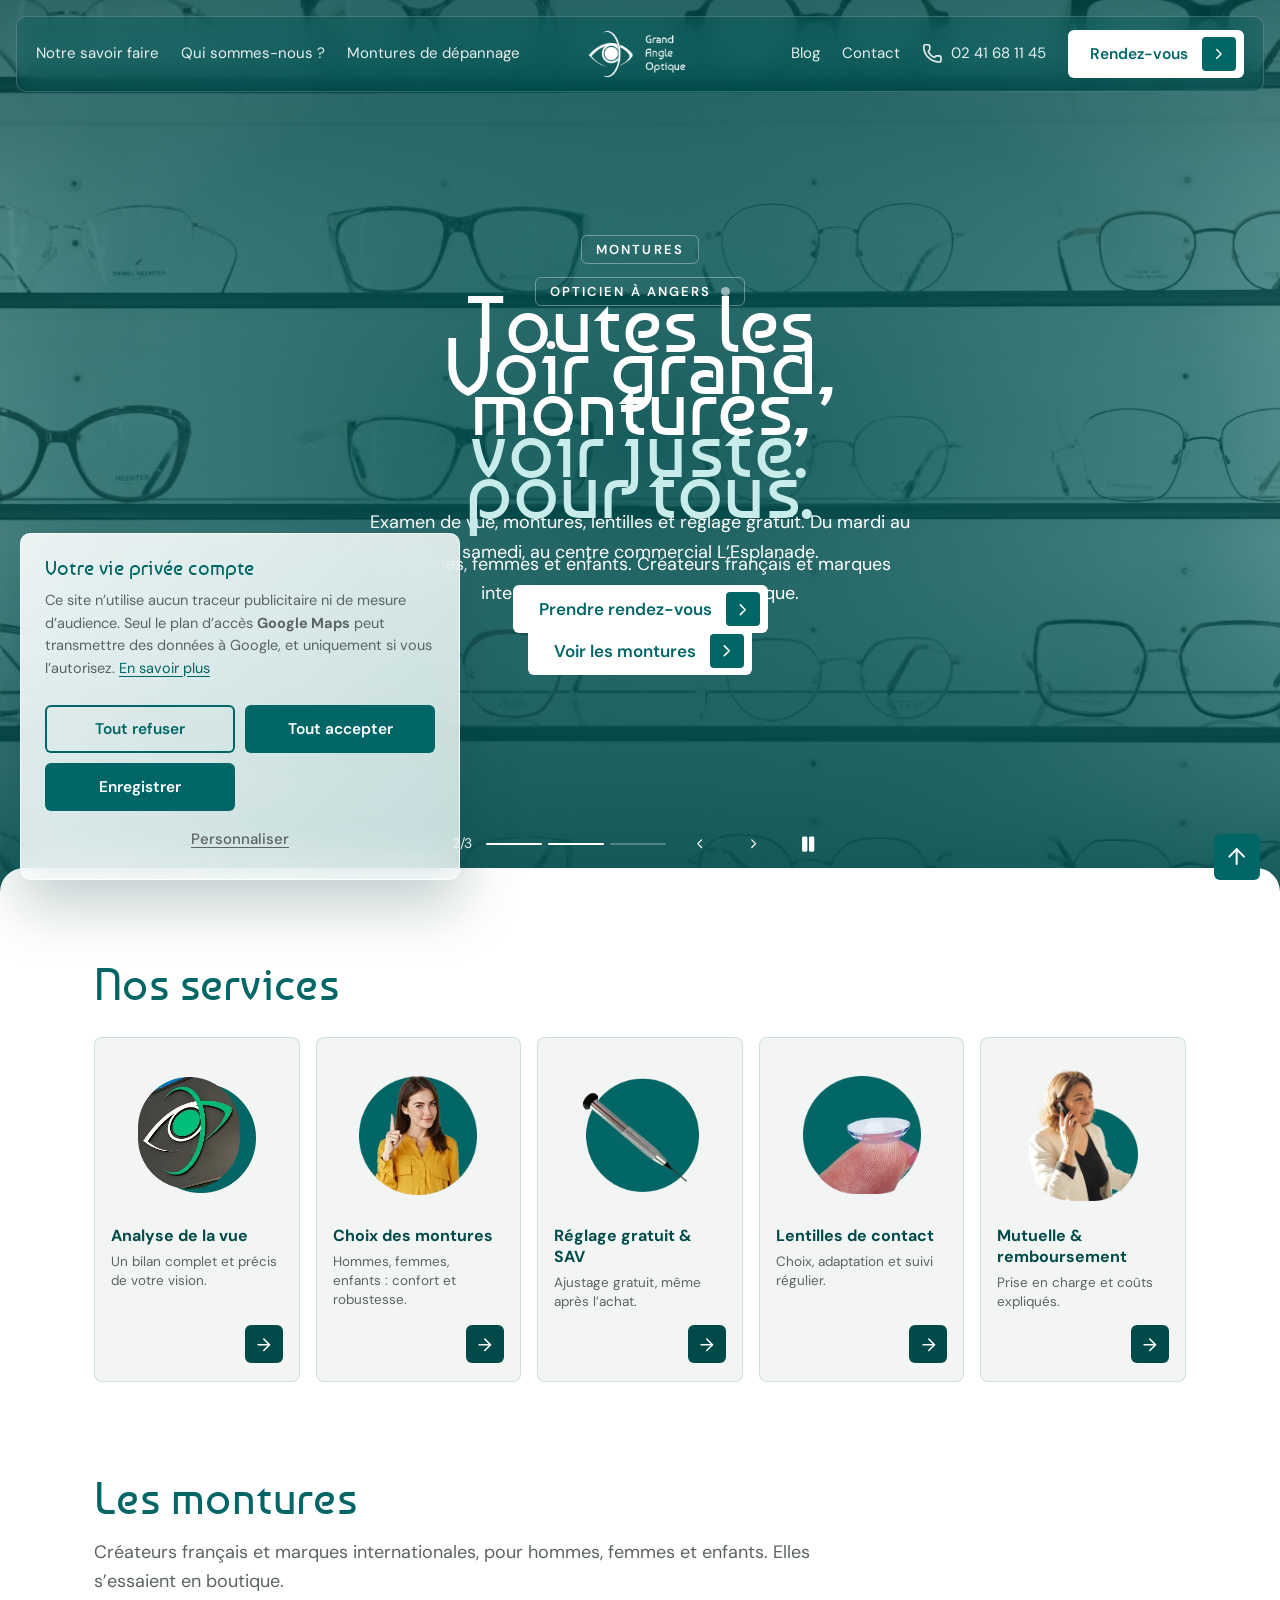
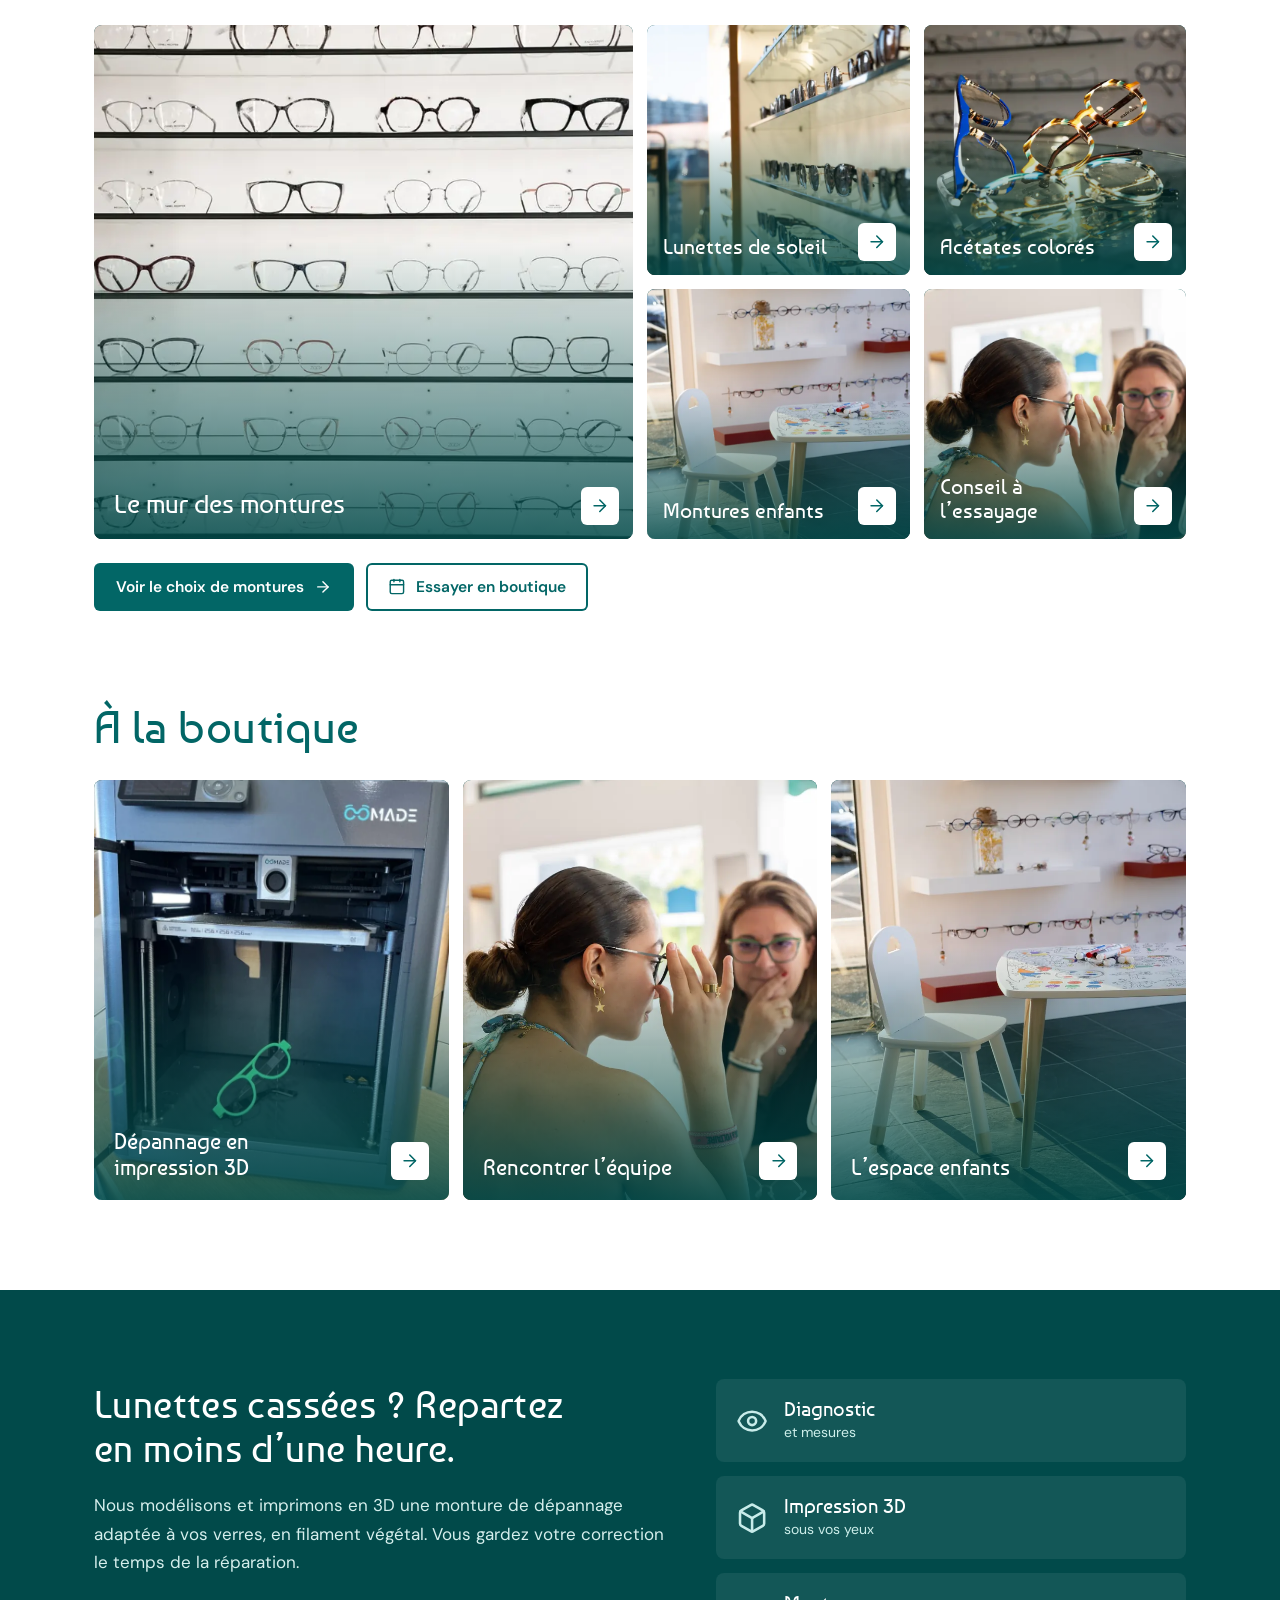
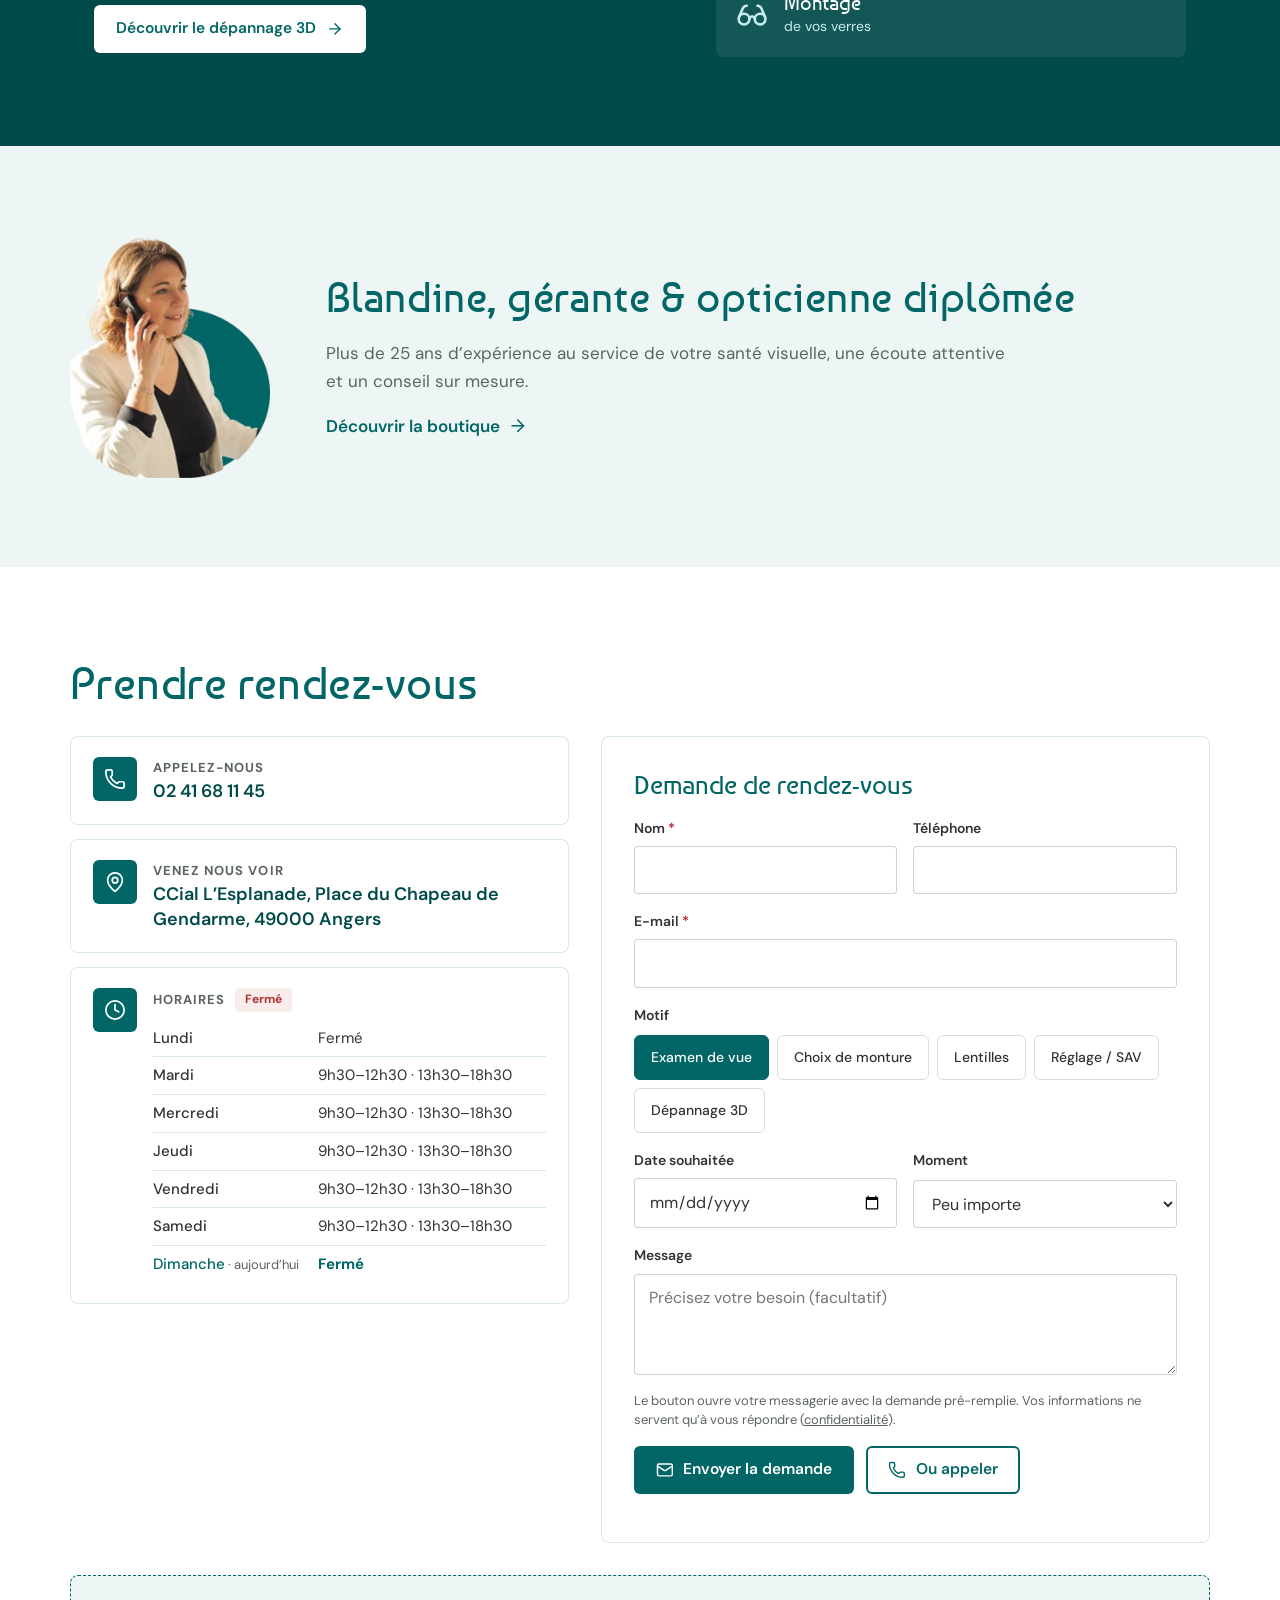
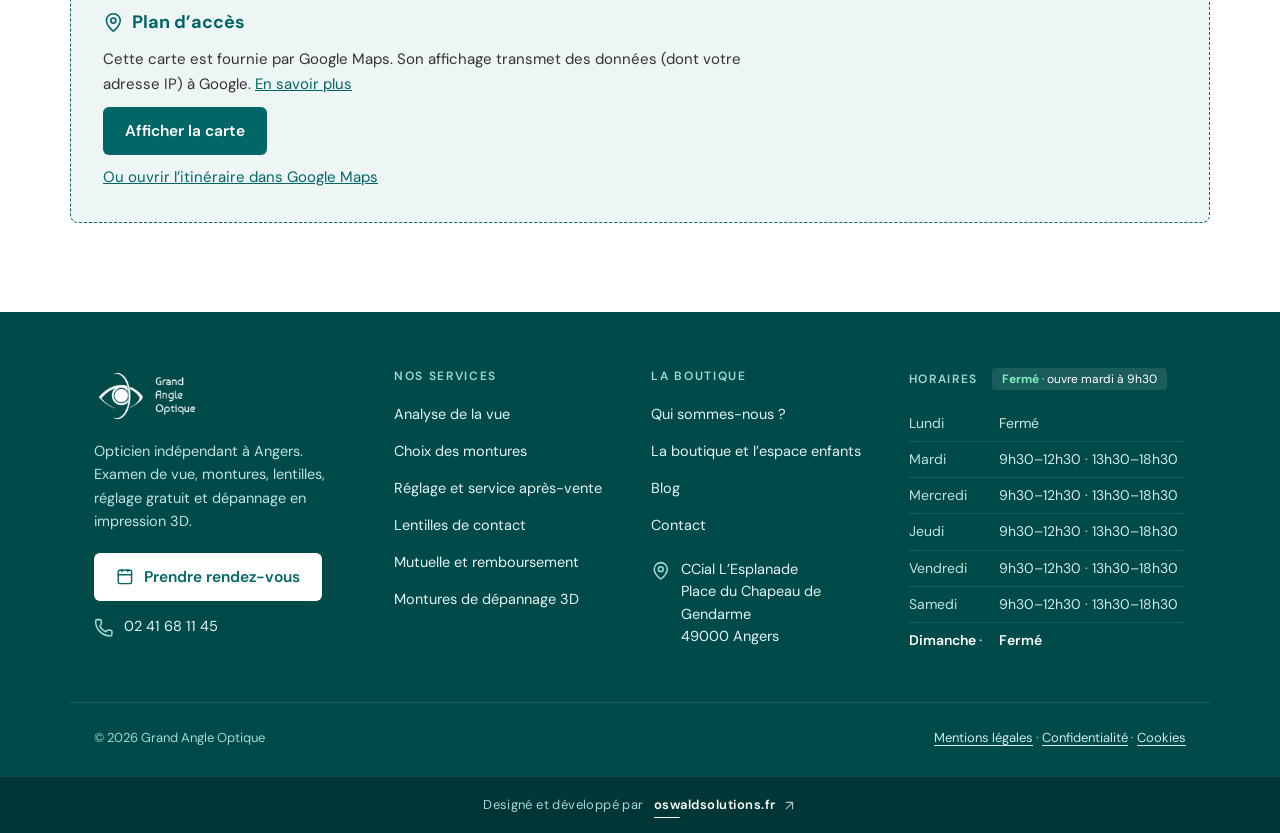
==== commit 46f52771: "Refonte du CSS et de la page Savoir faire, espacements unifiés, animations - CSS réécrit d'un seul t" ====
--- a/index.html
+++ b/index.html
@@ -22,7 +22,7 @@
 <a class="skip" href="#contenu">Aller au contenu</a>
 <header class="site-header">
   <nav id="nav" aria-label="Navigation principale">
-    <div class="grp grp-l"><a href="index.html" aria-current="page" class="m-only">Accueil</a><a href="notre-savoir-faire.html">Notre savoir faire</a><a href="qui-sommes-nous.html">Qui sommes-nous ?</a><a href="montures-de-depannage.html">Montures de dépannage</a></div>
+    <div class="grp grp-l"><a href="index.html" aria-current="page" class="m-only">Accueil</a><a href="notre-savoir-faire.html">Notre savoir faire</a><a href="qui-sommes-nous.html">Qui sommes-nous&nbsp;?</a><a href="montures-de-depannage.html">Montures de dépannage</a></div>
     <div class="grp grp-r"><a href="blog.html">Blog</a><a href="contact.html">Contact</a><a class="nav-tel" href="tel:+33241681145" aria-label="Appeler le 02 41 68 11 45"><svg class="ic" viewBox="0 0 24 24" aria-hidden="true"><path d="M13.832 16.568a1 1 0 0 0 1.213-.303l.355-.465A2 2 0 0 1 17 15h3a2 2 0 0 1 2 2v3a2 2 0 0 1-2 2A18 18 0 0 1 2 4a2 2 0 0 1 2-2h3a2 2 0 0 1 2 2v3a2 2 0 0 1-.8 1.6l-.468.351a1 1 0 0 0-.292 1.233 14 14 0 0 0 6.392 6.384"/></svg><span>02 41 68 11 45</span></a><a href="index.html#rdv" class="pill">Rendez-vous<span class="pill-ic"><svg class="ic" viewBox="0 0 24 24" aria-hidden="true"><path d="m9 18 6-6-6-6"/></svg></span></a></div>
     <div class="nav-foot"><p>CCial L’Esplanade, Place du Chapeau de Gendarme<br>49000 Angers</p><p>Mar.–sam. 9h30–12h30 · 13h30–18h30 <b class="status-line" data-status></b></p></div>
   </nav>
@@ -30,7 +30,7 @@
   <button class="menu-btn" aria-label="Ouvrir le menu" aria-expanded="false" aria-controls="nav"><span></span><span></span></button>
 </header>
 <main id="contenu">
-<section class="hero hero2" aria-roledescription="carrousel" aria-label="Présentation">
+<section class="hero" aria-roledescription="carrousel" aria-label="Présentation">
   <div class="hero-bg" aria-hidden="true"><div class="hb-photos"><img class="hbp on" data-i="0" src="assets/img/photos/creations-1500.webp" alt="" width="1500" height="2000" style="object-position:50% 62%" fetchpriority="high" decoding="async"><img class="hbp" data-i="1" src="assets/img/photos/vitrine-montures-1500.webp" alt="" width="1500" height="2000" style="object-position:50% 40%" loading="lazy" decoding="async"><img class="hbp" data-i="2" src="assets/img/photos/solaires-1500.webp" alt="" width="1500" height="2000" style="object-position:50% 42%" loading="lazy" decoding="async"></div></div>
   <div class="hero-slides"><div class="slide active" data-i="0" aria-hidden="false">
       <p class="eyebrow-s">Opticien à Angers <span class="dot" data-status-dot></span></p>
@@ -49,28 +49,23 @@
     <button type="button" class="prev" aria-label="Diapositive précédente"><svg class="ic" viewBox="0 0 24 24" aria-hidden="true"><path d="m15 18-6-6 6-6"/></svg></button><button type="button" class="next" aria-label="Diapositive suivante"><svg class="ic" viewBox="0 0 24 24" aria-hidden="true"><path d="m9 18 6-6-6-6"/></svg></button><button type="button" class="pp" aria-label="Mettre le diaporama en pause" aria-pressed="false"><svg class="ic ic-pause" viewBox="0 0 24 24" aria-hidden="true"><rect x="14" y="3" width="5" height="18" rx="1"/><rect x="5" y="3" width="5" height="18" rx="1"/></svg><svg class="ic ic-play" viewBox="0 0 24 24" aria-hidden="true"><path d="M6 3 20 12 6 21Z"/></svg></button></div>
 </section>
 <div class="sheet">
-<section class="section find" id="services"><div class="find-head"><h2>Nos services</h2></div>
-  <div class="svc-grid"><a class="pcard svc" href="notre-savoir-faire.html#analyse"><span class="chip">Vue</span>
-      <span class="pimg"><img src="assets/img/enseigne.webp" alt="Enseigne Grand Angle Optique et son logo en forme d’œil" width="228" height="225" loading="lazy"></span>
-      <span class="pmeta"><strong>Analyse de la vue</strong><small>Un bilan complet et précis de votre vision.</small></span><span class="pgo" aria-hidden="true"><svg class="ic" viewBox="0 0 24 24" aria-hidden="true"><path d="M5 12h14"/><path d="m12 5 7 7-7 7"/></svg></span></a><a class="pcard svc" href="notre-savoir-faire.html#montures"><span class="chip">Style</span>
-      <span class="pimg"><img src="assets/img/conseil.webp" alt="Cliente souriante en plein choix de monture" width="154" height="156" loading="lazy"></span>
-      <span class="pmeta"><strong>Choix des montures</strong><small>Hommes, femmes, enfants : confort et robustesse.</small></span><span class="pgo" aria-hidden="true"><svg class="ic" viewBox="0 0 24 24" aria-hidden="true"><path d="M5 12h14"/><path d="m12 5 7 7-7 7"/></svg></span></a><a class="pcard svc" href="notre-savoir-faire.html#reglage"><span class="chip">Après-vente</span>
-      <span class="pimg"><img src="assets/img/reglage.webp" alt="Tournevis de précision pour le réglage des lunettes" width="161" height="155" loading="lazy"></span>
-      <span class="pmeta"><strong>Réglage gratuit & SAV</strong><small>Ajustage gratuit, même après l’achat.</small></span><span class="pgo" aria-hidden="true"><svg class="ic" viewBox="0 0 24 24" aria-hidden="true"><path d="M5 12h14"/><path d="m12 5 7 7-7 7"/></svg></span></a><a class="pcard svc" href="notre-savoir-faire.html#lentilles"><span class="chip">Lentilles</span>
-      <span class="pimg"><img src="assets/img/lentille.webp" alt="Lentille de contact posée sur le bout d’un doigt" width="154" height="154" loading="lazy"></span>
-      <span class="pmeta"><strong>Lentilles de contact</strong><small>Choix, adaptation et suivi régulier.</small></span><span class="pgo" aria-hidden="true"><svg class="ic" viewBox="0 0 24 24" aria-hidden="true"><path d="M5 12h14"/><path d="m12 5 7 7-7 7"/></svg></span></a><a class="pcard svc" href="notre-savoir-faire.html#administratif"><span class="chip">Démarches</span>
-      <span class="pimg"><img src="assets/img/telephone.webp" alt="Opticienne au téléphone avec une cliente" width="233" height="282" loading="lazy"></span>
+<section class="section" id="services"><div class="find-head"><h2>Nos services</h2></div>
+  <div class="svc-grid"><a class="pcard" href="notre-savoir-faire.html#analyse"><span class="pimg"><img src="assets/img/enseigne.webp" alt="Enseigne Grand Angle Optique et son logo en forme d’œil" width="228" height="225" loading="lazy"></span>
+      <span class="pmeta"><strong>Analyse de la vue</strong><small>Un bilan complet et précis de votre vision.</small></span><span class="pgo" aria-hidden="true"><svg class="ic" viewBox="0 0 24 24" aria-hidden="true"><path d="M5 12h14"/><path d="m12 5 7 7-7 7"/></svg></span></a><a class="pcard" href="notre-savoir-faire.html#montures"><span class="pimg"><img src="assets/img/conseil.webp" alt="Cliente souriante en plein choix de monture" width="154" height="156" loading="lazy"></span>
+      <span class="pmeta"><strong>Choix des montures</strong><small>Hommes, femmes, enfants&nbsp;: confort et robustesse.</small></span><span class="pgo" aria-hidden="true"><svg class="ic" viewBox="0 0 24 24" aria-hidden="true"><path d="M5 12h14"/><path d="m12 5 7 7-7 7"/></svg></span></a><a class="pcard" href="notre-savoir-faire.html#reglage"><span class="pimg"><img src="assets/img/reglage.webp" alt="Tournevis de précision pour le réglage des lunettes" width="161" height="155" loading="lazy"></span>
+      <span class="pmeta"><strong>Réglage gratuit & SAV</strong><small>Ajustage gratuit, même après l’achat.</small></span><span class="pgo" aria-hidden="true"><svg class="ic" viewBox="0 0 24 24" aria-hidden="true"><path d="M5 12h14"/><path d="m12 5 7 7-7 7"/></svg></span></a><a class="pcard" href="notre-savoir-faire.html#lentilles"><span class="pimg"><img src="assets/img/lentille.webp" alt="Lentille de contact posée sur le bout d’un doigt" width="154" height="154" loading="lazy"></span>
+      <span class="pmeta"><strong>Lentilles de contact</strong><small>Choix, adaptation et suivi régulier.</small></span><span class="pgo" aria-hidden="true"><svg class="ic" viewBox="0 0 24 24" aria-hidden="true"><path d="M5 12h14"/><path d="m12 5 7 7-7 7"/></svg></span></a><a class="pcard" href="notre-savoir-faire.html#administratif"><span class="pimg"><img src="assets/img/telephone.webp" alt="Opticienne au téléphone avec une cliente" width="233" height="282" loading="lazy"></span>
       <span class="pmeta"><strong>Mutuelle & remboursement</strong><small>Prise en charge et coûts expliqués.</small></span><span class="pgo" aria-hidden="true"><svg class="ic" viewBox="0 0 24 24" aria-hidden="true"><path d="M5 12h14"/><path d="m12 5 7 7-7 7"/></svg></span></a></div>
 </section>
-<section class="section gallery" id="montures"><div class="center-head"><h2>Les montures</h2><p>Créateurs français et marques internationales, pour hommes, femmes et enfants. Elles s’essaient en boutique.</p></div>
-  <div class="mosaic"><a class="mt m-a" href="notre-savoir-faire.html#montures"><img src="assets/img/photos/vitrine-montures-700.webp" srcset="assets/img/photos/vitrine-montures-700.webp 700w, assets/img/photos/vitrine-montures-1200.webp 1200w" sizes="(max-width:700px) 92vw, 520px" alt="Mur de montures de créateurs exposées sur des étagères dans la boutique" width="700" height="933" loading="lazy" decoding="async" style="object-position:50% 38%"><span class="mt-label">Créateurs</span><span class="mt-title">Le mur des montures</span><span class="tgo" aria-hidden="true"><svg class="ic" viewBox="0 0 24 24" aria-hidden="true"><path d="M5 12h14"/><path d="m12 5 7 7-7 7"/></svg></span></a><a class="mt m-b" href="notre-savoir-faire.html#montures"><img src="assets/img/photos/solaires-700.webp" srcset="assets/img/photos/solaires-700.webp 700w, assets/img/photos/solaires-1200.webp 1200w" sizes="(max-width:700px) 46vw, 280px" alt="Étagères en verre garnies de lunettes de soleil dans la boutique" width="700" height="933" loading="lazy" decoding="async" style="object-position:50% 45%"><span class="mt-label">Solaires</span><span class="mt-title">Lunettes de soleil</span><span class="tgo" aria-hidden="true"><svg class="ic" viewBox="0 0 24 24" aria-hidden="true"><path d="M5 12h14"/><path d="m12 5 7 7-7 7"/></svg></span></a><a class="mt m-c" href="notre-savoir-faire.html#montures"><img src="assets/img/photos/creations-700.webp" srcset="assets/img/photos/creations-700.webp 700w, assets/img/photos/creations-1200.webp 1200w" sizes="(max-width:700px) 46vw, 280px" alt="Montures colorées en acétate posées sur une table en verre" width="700" height="933" loading="lazy" decoding="async" style="object-position:50% 62%"><span class="mt-label">Coups de cœur</span><span class="mt-title">Acétates colorés</span><span class="tgo" aria-hidden="true"><svg class="ic" viewBox="0 0 24 24" aria-hidden="true"><path d="M5 12h14"/><path d="m12 5 7 7-7 7"/></svg></span></a><a class="mt m-d" href="qui-sommes-nous.html#boutique"><img src="assets/img/photos/espace-enfants-700.webp" srcset="assets/img/photos/espace-enfants-700.webp 700w, assets/img/photos/espace-enfants-1200.webp 1200w" sizes="(max-width:700px) 46vw, 280px" alt="Espace enfants : petite chaise, table à colorier et montures pour enfants au mur" width="700" height="933" loading="lazy" decoding="async" style="object-position:50% 28%"><span class="mt-label">Enfants</span><span class="mt-title">Montures enfants</span><span class="tgo" aria-hidden="true"><svg class="ic" viewBox="0 0 24 24" aria-hidden="true"><path d="M5 12h14"/><path d="m12 5 7 7-7 7"/></svg></span></a><a class="mt m-e" href="index.html#rdv"><img src="assets/img/photos/essayage-700.webp" srcset="assets/img/photos/essayage-700.webp 700w, assets/img/photos/essayage-1200.webp 1200w" sizes="(max-width:700px) 46vw, 280px" alt="Une cliente essaie une monture pendant que l’opticienne la conseille" width="700" height="933" loading="lazy" decoding="async" style="object-position:55% 35%"><span class="mt-label">Essayage</span><span class="mt-title">Conseil à l’essayage</span><span class="tgo" aria-hidden="true"><svg class="ic" viewBox="0 0 24 24" aria-hidden="true"><path d="M5 12h14"/><path d="m12 5 7 7-7 7"/></svg></span></a></div>
+<section class="section" id="montures"><div class="center-head"><h2>Les montures</h2><p>Créateurs français et marques internationales, pour hommes, femmes et enfants. Elles s’essaient en boutique.</p></div>
+  <div class="mosaic"><a class="mt m-a" href="notre-savoir-faire.html#montures"><img src="assets/img/photos/vitrine-montures-700.webp" srcset="assets/img/photos/vitrine-montures-700.webp 700w, assets/img/photos/vitrine-montures-1200.webp 1200w" sizes="(max-width:700px) 92vw, 520px" alt="Mur de montures de créateurs exposées sur des étagères dans la boutique" width="700" height="933" loading="lazy" decoding="async" style="object-position:50% 38%"><span class="mt-title">Le mur des montures</span><span class="tgo" aria-hidden="true"><svg class="ic" viewBox="0 0 24 24" aria-hidden="true"><path d="M5 12h14"/><path d="m12 5 7 7-7 7"/></svg></span></a><a class="mt" href="notre-savoir-faire.html#montures"><img src="assets/img/photos/solaires-700.webp" srcset="assets/img/photos/solaires-700.webp 700w, assets/img/photos/solaires-1200.webp 1200w" sizes="(max-width:700px) 46vw, 280px" alt="Étagères en verre garnies de lunettes de soleil dans la boutique" width="700" height="933" loading="lazy" decoding="async" style="object-position:50% 45%"><span class="mt-title">Lunettes de soleil</span><span class="tgo" aria-hidden="true"><svg class="ic" viewBox="0 0 24 24" aria-hidden="true"><path d="M5 12h14"/><path d="m12 5 7 7-7 7"/></svg></span></a><a class="mt" href="notre-savoir-faire.html#montures"><img src="assets/img/photos/creations-700.webp" srcset="assets/img/photos/creations-700.webp 700w, assets/img/photos/creations-1200.webp 1200w" sizes="(max-width:700px) 46vw, 280px" alt="Montures colorées en acétate posées sur une table en verre" width="700" height="933" loading="lazy" decoding="async" style="object-position:50% 62%"><span class="mt-title">Acétates colorés</span><span class="tgo" aria-hidden="true"><svg class="ic" viewBox="0 0 24 24" aria-hidden="true"><path d="M5 12h14"/><path d="m12 5 7 7-7 7"/></svg></span></a><a class="mt" href="qui-sommes-nous.html#boutique"><img src="assets/img/photos/espace-enfants-700.webp" srcset="assets/img/photos/espace-enfants-700.webp 700w, assets/img/photos/espace-enfants-1200.webp 1200w" sizes="(max-width:700px) 46vw, 280px" alt="Espace enfants : petite chaise, table à colorier et montures pour enfants au mur" width="700" height="933" loading="lazy" decoding="async" style="object-position:50% 28%"><span class="mt-title">Montures enfants</span><span class="tgo" aria-hidden="true"><svg class="ic" viewBox="0 0 24 24" aria-hidden="true"><path d="M5 12h14"/><path d="m12 5 7 7-7 7"/></svg></span></a><a class="mt" href="index.html#rdv"><img src="assets/img/photos/essayage-700.webp" srcset="assets/img/photos/essayage-700.webp 700w, assets/img/photos/essayage-1200.webp 1200w" sizes="(max-width:700px) 46vw, 280px" alt="Une cliente essaie une monture pendant que l’opticienne la conseille" width="700" height="933" loading="lazy" decoding="async" style="object-position:55% 35%"><span class="mt-title">Conseil à l’essayage</span><span class="tgo" aria-hidden="true"><svg class="ic" viewBox="0 0 24 24" aria-hidden="true"><path d="M5 12h14"/><path d="m12 5 7 7-7 7"/></svg></span></a></div>
   <div class="mos-actions"><a class="btn" href="notre-savoir-faire.html#montures">Voir le choix de montures<svg class="ic" viewBox="0 0 24 24" aria-hidden="true"><path d="M5 12h14"/><path d="m12 5 7 7-7 7"/></svg></a><a class="btn ghost" href="index.html#rdv"><svg class="ic" viewBox="0 0 24 24" aria-hidden="true"><path d="M8 2v3"/><path d="M16 2v3"/><rect x="3" y="3" width="18" height="18" rx="2"/><path d="M3 9h18"/></svg>Essayer en boutique</a></div>
 </section>
-<section class="section trio"><div class="center-head"><h2>À la boutique</h2></div>
+<section class="section"><div class="center-head"><h2>À la boutique</h2></div>
   <div class="tcards">
-    <a class="tcard t1 photo" href="montures-de-depannage.html"><span class="chip">Dépannage</span><img src="assets/img/photos/imprimante-768.webp" alt="Imprimante 3D de l’atelier avec une monture verte de dépannage en cours d’impression" width="768" height="1024" loading="lazy" decoding="async" style="object-position:50% 62%"><span class="ttitle">Dépannage en impression 3D</span><span class="tgo"><svg class="ic" viewBox="0 0 24 24" aria-hidden="true"><path d="M5 12h14"/><path d="m12 5 7 7-7 7"/></svg></span></a>
-    <a class="tcard t2 photo" href="qui-sommes-nous.html"><span class="chip">Conseil</span><img src="assets/img/photos/essayage-700.webp" srcset="assets/img/photos/essayage-700.webp 700w, assets/img/photos/essayage-1200.webp 1200w" sizes="(max-width:700px) 90vw, 380px" alt="Une cliente essaie une monture pendant que l’opticienne la conseille" width="700" height="933" loading="lazy" decoding="async"><span class="ttitle">Rencontrer l’équipe</span><span class="tgo"><svg class="ic" viewBox="0 0 24 24" aria-hidden="true"><path d="M5 12h14"/><path d="m12 5 7 7-7 7"/></svg></span></a>
-    <a class="tcard t3 photo" href="qui-sommes-nous.html#boutique"><span class="chip">Enfants</span><img src="assets/img/photos/espace-enfants-700.webp" srcset="assets/img/photos/espace-enfants-700.webp 700w, assets/img/photos/espace-enfants-1200.webp 1200w" sizes="(max-width:700px) 90vw, 380px" alt="Espace enfants : petite chaise, table à colorier et montures pour enfants au mur" width="700" height="933" loading="lazy" decoding="async"><span class="ttitle">L’espace enfants</span><span class="tgo"><svg class="ic" viewBox="0 0 24 24" aria-hidden="true"><path d="M5 12h14"/><path d="m12 5 7 7-7 7"/></svg></span></a>
+    <a class="tcard" href="montures-de-depannage.html"><img src="assets/img/photos/imprimante-768.webp" alt="Imprimante 3D de l’atelier avec une monture verte de dépannage en cours d’impression" width="768" height="1024" loading="lazy" decoding="async" style="object-position:50% 62%"><span class="ttitle">Dépannage en impression 3D</span><span class="tgo"><svg class="ic" viewBox="0 0 24 24" aria-hidden="true"><path d="M5 12h14"/><path d="m12 5 7 7-7 7"/></svg></span></a>
+    <a class="tcard" href="qui-sommes-nous.html"><img src="assets/img/photos/essayage-700.webp" srcset="assets/img/photos/essayage-700.webp 700w, assets/img/photos/essayage-1200.webp 1200w" sizes="(max-width:700px) 90vw, 380px" alt="Une cliente essaie une monture pendant que l’opticienne la conseille" width="700" height="933" loading="lazy" decoding="async"><span class="ttitle">Rencontrer l’équipe</span><span class="tgo"><svg class="ic" viewBox="0 0 24 24" aria-hidden="true"><path d="M5 12h14"/><path d="m12 5 7 7-7 7"/></svg></span></a>
+    <a class="tcard" href="qui-sommes-nous.html#boutique"><img src="assets/img/photos/espace-enfants-700.webp" srcset="assets/img/photos/espace-enfants-700.webp 700w, assets/img/photos/espace-enfants-1200.webp 1200w" sizes="(max-width:700px) 90vw, 380px" alt="Espace enfants : petite chaise, table à colorier et montures pour enfants au mur" width="700" height="933" loading="lazy" decoding="async"><span class="ttitle">L’espace enfants</span><span class="tgo"><svg class="ic" viewBox="0 0 24 24" aria-hidden="true"><path d="M5 12h14"/><path d="m12 5 7 7-7 7"/></svg></span></a>
   </div></section>
 </div>
 <section class="feature"><div class="wrap feature-grid">
@@ -126,7 +121,7 @@
 "openingHoursSpecification":[{"@type":"OpeningHoursSpecification","dayOfWeek":["Tuesday","Wednesday","Thursday","Friday","Saturday"],"opens":"09:30","closes":"12:30"},{"@type":"OpeningHoursSpecification","dayOfWeek":["Tuesday","Wednesday","Thursday","Friday","Saturday"],"opens":"13:30","closes":"18:30"}]}
 </script>
 </main>
-<footer class="site-footer mini ft">
+<footer class="site-footer ft">
   <div class="wrap ft-grid">
     <div class="ft-col ft-brand">
       <a href="index.html" aria-label="Grand Angle Optique – accueil"><img src="assets/logo.png" alt="Grand Angle Optique" width="150" height="75" loading="lazy"></a>
@@ -135,7 +130,7 @@
     </div>
     <nav class="ft-col" aria-label="Nos services"><h2>Nos services</h2><ul><li><a href="notre-savoir-faire.html#analyse">Analyse de la vue</a></li><li><a href="notre-savoir-faire.html#montures">Choix des montures</a></li><li><a href="notre-savoir-faire.html#reglage">Réglage et service après-vente</a></li><li><a href="notre-savoir-faire.html#lentilles">Lentilles de contact</a></li><li><a href="notre-savoir-faire.html#administratif">Mutuelle et remboursement</a></li><li><a href="montures-de-depannage.html">Montures de dépannage 3D</a></li></ul></nav>
     <div class="ft-col"><h2>La boutique</h2>
-      <ul><li><a href="qui-sommes-nous.html">Qui sommes-nous ?</a></li><li><a href="qui-sommes-nous.html#boutique">La boutique et l’espace enfants</a></li><li><a href="blog.html">Blog</a></li><li><a href="contact.html">Contact</a></li></ul>
+      <ul><li><a href="qui-sommes-nous.html">Qui sommes-nous&nbsp;?</a></li><li><a href="qui-sommes-nous.html#boutique">La boutique et l’espace enfants</a></li><li><a href="blog.html">Blog</a></li><li><a href="contact.html">Contact</a></li></ul>
       <address><a class="ft-link" href="https://www.google.com/maps/search/?api=1&amp;query=Grand+Angle+Optique+Angers" target="_blank" rel="noopener"><svg class="ic" viewBox="0 0 24 24" aria-hidden="true"><path d="M20 10c0 4.993-5.539 10.193-7.399 11.799a1 1 0 0 1-1.202 0C9.539 20.193 4 14.993 4 10a8 8 0 0 1 16 0"/><circle cx="12" cy="10" r="3"/></svg><span>CCial L’Esplanade<br>Place du Chapeau de Gendarme<br>49000 Angers</span></a></address>
     </div>
     <div class="ft-col"><h2>Horaires <b class="status-line" data-status></b></h2>
--- a/style.css
+++ b/style.css
@@ -1,1216 +1,966 @@
-@font-face{font-family:"Baumans";font-style:normal;font-weight:400 500;font-display:swap;src:url(assets/fonts/baumans-latin.woff2) format("woff2")}
-@font-face{font-family:"DM Sans";font-style:normal;font-weight:100 1000;font-display:swap;src:url(assets/fonts/dmsans-latin.woff2) format("woff2")}
-
-/* ===== Tokens ===== */
-:root{
-  --teal:#026666;--teal-d:#014a4a;--teal-dd:#013636;--teal-l:#2fa3a0;--mint:#9ff0ea;
-  --ink:#333;--muted:#5c6363;--line:#02666622;--bg:#fff;--alt:#eef5f5;
-  --display:"Baumans","DM Sans",system-ui,sans-serif;--body:"DM Sans",-apple-system,system-ui,sans-serif;
-  --r-sm:3px;--r:6px;--r-lg:24px;
-  --sh1:rgba(172,171,171,.3) 0 -1px 10px 0;--sh-card:0 2px 10px #02666614;--sh-hover:0 22px 44px #02666630;
-  --ease:cubic-bezier(.2,.7,.2,1);--max:1140px;--gut:24px;--hdr:72px;
-}
-*,*::before,*::after{box-sizing:border-box}
-html{scroll-behavior:smooth;scroll-padding-top:calc(var(--hdr) + 16px);-webkit-text-size-adjust:100%}
-body{margin:0;font:400 17px/1.65 var(--body);color:var(--ink);background:var(--bg);overflow-x:hidden}
-img{max-width:100%;height:auto}
-a{color:inherit}
-h1,h2{font-family:var(--display);font-weight:500;letter-spacing:.01em;text-wrap:balance}
-h3{font:600 20px/1.3 var(--body);text-wrap:balance}
-p{text-wrap:pretty}
-.wrap{max-width:var(--max);margin:0 auto;padding:0 var(--gut)}
-.ic{width:1.15em;height:1.15em;flex:none;fill:none;stroke:currentColor;stroke-width:1.8;stroke-linecap:round;stroke-linejoin:round;vertical-align:-.18em}
-.sr{position:absolute;width:1px;height:1px;overflow:hidden;clip:rect(0 0 0 0);white-space:nowrap}
-:focus-visible{outline:3px solid var(--teal-l);outline-offset:3px;border-radius:2px}
-.skip{position:absolute;left:12px;top:-60px;z-index:100;background:var(--teal);color:#fff;padding:10px 16px;border-radius:var(--r);transition:top .2s}
-.skip:focus{top:12px}
-.progress{position:fixed;top:0;left:0;height:3px;width:100%;transform-origin:0 50%;transform:scaleX(0);background:linear-gradient(90deg,var(--teal-l),var(--teal));z-index:60}
-
-/* ===== Topbar + header ===== */
-.status.open b,.pill.open{color:#7ff0c0}
-.site-header{position:sticky;top:0;z-index:40;display:flex;align-items:center;justify-content:space-between;gap:16px;height:var(--hdr);padding:0 max(var(--gut),calc((100% - var(--max))/2 + var(--gut)));background:#fffffff2;box-shadow:var(--sh1);transition:height .3s var(--ease),box-shadow .3s}
-.site-header.scrolled{--hdr:60px;height:60px;box-shadow:0 6px 24px #02666622}
-.brand img{display:block;height:52px;width:auto}
-.site-header.scrolled .brand img{height:44px}
-.menu-btn{display:none;width:44px;height:44px;border:0;background:none;cursor:pointer;position:relative;border-radius:var(--r)}
-.menu-btn span{position:absolute;left:11px;right:11px;height:2px;background:var(--teal);border-radius:2px;transition:transform .3s var(--ease),opacity .2s}
-.menu-btn span:nth-child(1){top:15px}.menu-btn span:nth-child(2){top:21px}.menu-btn span:nth-child(3){top:27px}
-.menu-btn[aria-expanded=true] span:nth-child(1){transform:translateY(6px) rotate(45deg)}
-.menu-btn[aria-expanded=true] span:nth-child(2){opacity:0}
-.menu-btn[aria-expanded=true] span:nth-child(3){transform:translateY(-6px) rotate(-45deg)}
-
-/* ===== Buttons ===== */
-.btn,.cta{display:inline-flex;align-items:center;justify-content:center;gap:10px;min-height:46px;padding:12px 22px;border-radius:2px;border:0;background:var(--teal);color:#fff!important;font:600 16px/1.2 var(--body);text-decoration:none;cursor:pointer;position:relative;overflow:hidden;transition:transform .25s var(--ease),box-shadow .25s,background .2s}
-.cta{min-height:42px;padding:10px 18px;font-size:15px}
-.btn::after,.cta::after{content:"";position:absolute;inset:0;background:linear-gradient(105deg,transparent 30%,#ffffff55 50%,transparent 70%);transform:translateX(-120%)}
-.btn:hover::after,.cta:hover::after{transform:translateX(120%);transition:transform .7s var(--ease)}
-.btn:hover,.cta:hover{background:var(--teal-d);transform:translateY(-2px);box-shadow:0 10px 24px #02666644}
-.btn:active{transform:none}
-.btn.ghost{background:transparent;color:var(--teal)!important;box-shadow:inset 0 0 0 2px var(--teal)}
-.btn.ghost:hover{background:var(--alt)}
-.btn.ghost.on-dark{color:#fff!important;box-shadow:inset 0 0 0 2px #ffffffcc}
-.btn.ghost.on-dark:hover{background:#ffffff1f}
-.btn.light,.hero .btn:not(.ghost){background:#fff;color:var(--teal)!important}
-.btn.light:hover,.hero .btn:not(.ghost):hover{background:var(--mint)}
-.link{display:inline-flex;align-items:center;gap:8px;color:var(--teal);font-weight:600;text-decoration:none}
-.link .ic,.more .ic{transition:transform .3s var(--ease)}
-.link:hover .ic{transform:translateX(5px)}
-
-/* ===== Hero (home) ===== */
-.hero{position:relative;overflow:hidden;color:#fff;display:grid;grid-template-columns:1.15fr .85fr;gap:40px;align-items:center;min-height:min(620px,calc(100svh - 110px));padding:72px max(var(--gut),calc((100% - var(--max))/2 + var(--gut)));
-  background:radial-gradient(900px 500px at 85% 20%,#0b8a86 0,transparent 60%),linear-gradient(135deg,var(--teal-d),var(--teal) 55%,#0a7d79)}
-.hero::before,.hero::after{content:"";position:absolute;border-radius:50%;filter:blur(60px);opacity:.35;animation:float 14s ease-in-out infinite;pointer-events:none}
-.hero::before{width:380px;height:380px;background:#4fd1cb;left:-120px;top:-100px}
-.hero::after{width:300px;height:300px;background:#7be3dd;right:25%;bottom:-140px;animation-delay:-6s}
-.hero>*{position:relative;z-index:1}
-.eyebrow{display:inline-flex;align-items:center;gap:10px;margin:0;padding:6px 14px;border:1px solid #ffffff55;border-radius:99px;font:600 13px/1.4 var(--body);letter-spacing:.1em;text-transform:uppercase;}
-.dot{width:9px;height:9px;border-radius:50%;background:#ffffff88}
-.dot.open{background:#5ff0b0;box-shadow:0 0 0 0 #5ff0b0aa;animation:ping 2s infinite}
-@keyframes ping{70%{box-shadow:0 0 0 10px #5ff0b000}100%{box-shadow:0 0 0 0 #5ff0b000}}
-.hero h1{font-size:clamp(2.6rem,6vw,4.4rem);line-height:1.04;margin:.35em 0 .3em;opacity:0;transform:translateY(30px);animation:up .9s .1s var(--ease) forwards}
-.hero h1 span{display:block;background:linear-gradient(90deg,#fff,var(--mint));-webkit-background-clip:text;background-clip:text;color:transparent}
-.hero-text>p:not(.eyebrow){font-size:19px;max-width:34em;opacity:0;animation:up .9s .3s var(--ease) forwards}
-.actions{display:flex;gap:12px;flex-wrap:wrap;margin-top:30px;opacity:0;animation:up .9s .5s var(--ease) forwards}
-@keyframes up{to{opacity:1;transform:none}}
-@keyframes float{50%{transform:translate(40px,30px) scale(1.15)}}
-.hero-art{position:relative;width:min(340px,80%);aspect-ratio:1;display:grid;place-items:center;justify-self:center}
-.hero-art svg{width:100%;height:auto;filter:drop-shadow(0 20px 40px #0006);animation:bob 6s ease-in-out infinite}
-@keyframes bob{50%{transform:translateY(-12px)}}
-.ring{position:absolute;inset:0;border-radius:50%;border:2px solid #ffffff44;animation:pulse 4s ease-out infinite}
-.ring.r2{animation-delay:2s}
-@keyframes pulse{from{transform:scale(.7);opacity:.9}to{transform:scale(1.35);opacity:0}}
-#iris{transition:transform .12s linear}
-
-/* ===== Page hero (inner pages) ===== */
-.page-hero{position:relative;overflow:hidden;color:#fff;padding:56px 0 64px;background:radial-gradient(700px 300px at 90% 0,#0b8a86,transparent 70%),linear-gradient(135deg,var(--teal-d),var(--teal))}
-.page-hero::after{content:"";position:absolute;right:-80px;bottom:-120px;width:320px;height:320px;border-radius:50%;border:40px solid #ffffff10}
-.page-hero h1{font-size:clamp(2.2rem,5vw,3.4rem);line-height:1.1;margin:.25em 0 .2em;animation:up .8s var(--ease) both}
-.page-hero p{margin:0;max-width:40em;font-size:19px;color:#e2f5f3;animation:up .8s .12s var(--ease) both}
-.crumbs{display:flex;gap:10px;font-size:14px;color:#cdeeea}
-.crumbs a{color:#fff}
-
-/* ===== Marquee + stats ===== */
-.marquee{overflow:hidden;background:#fff;border-bottom:1px solid var(--line);padding:14px 0;white-space:nowrap}
-.track{display:inline-flex;animation:scroll 40s linear infinite}
-.marquee:hover .track{animation-play-state:paused}
-.track span{font:400 20px/1 var(--display);color:var(--teal);padding:0 28px;position:relative}
-.track span::after{content:"◉";position:absolute;right:-8px;font-size:12px;color:var(--teal-l)}
-@keyframes scroll{to{transform:translateX(-50%)}}
-.stats{display:grid;grid-template-columns:repeat(4,1fr);gap:24px;padding:56px max(var(--gut),calc((100% - var(--max))/2 + var(--gut)));background:var(--alt)}
-.stat{text-align:center}
-.stat b{display:block;font:400 clamp(2.4rem,5vw,3.6rem)/1.1 var(--display);color:var(--teal)}
-.stat span{color:var(--muted);font-size:15px}
-
-/* ===== Sections ===== */
-.section{padding:88px var(--gut)}
-.section>*{max-width:var(--max);margin-left:auto;margin-right:auto}
-.alt{background:var(--alt)}
-.sec-head{margin-bottom:36px}
-.kicker{margin:0 0 6px;color:var(--teal-l);font:700 13px/1.4 var(--body);letter-spacing:.14em;text-transform:uppercase}
-h2{font-size:clamp(1.8rem,3.4vw,2.4rem);line-height:1.15;color:var(--teal);margin:0 0 20px}
-.section>h2::after,.sec-head h2::after{content:"";display:block;width:56px;height:4px;margin-top:12px;border-radius:4px;background:linear-gradient(90deg,var(--teal),var(--teal-l))}
-.lead{max-width:44em!important;font-size:19px;color:var(--muted)}
-
-/* service cards */
-.cards{display:grid;grid-template-columns:repeat(auto-fit,minmax(200px,1fr));gap:20px}
-.card{position:relative;display:flex;flex-direction:column;gap:8px;padding:28px 24px 24px;border-radius:var(--r);background:#fff;border:1px solid var(--line);box-shadow:var(--sh-card);text-decoration:none;overflow:hidden;transition:transform .35s var(--ease),box-shadow .35s,border-color .35s}
-.card::before{content:"";position:absolute;inset:0 0 auto;height:4px;background:linear-gradient(90deg,var(--teal),var(--teal-l));transform:scaleX(.25);transform-origin:left;transition:transform .5s var(--ease)}
-.card:hover{transform:translateY(-8px);box-shadow:var(--sh-hover);border-color:transparent}
-.card:hover::before{transform:scaleX(1)}
-.card-ic{display:grid;place-items:center;width:52px;height:52px;border-radius:50%;background:var(--alt);color:var(--teal);font-size:24px;transition:background .3s,color .3s,transform .5s var(--ease)}
-.card:hover .card-ic{background:var(--teal);color:#fff;transform:rotate(-8deg) scale(1.06)}
-.card h3{margin:8px 0 0;color:var(--teal-d)}
-.card p{margin:0;color:var(--muted);font-size:15px;line-height:1.55;flex:1}
-.more{display:inline-flex;align-items:center;gap:6px;margin-top:8px;color:var(--teal);font-weight:600;font-size:14px}
-.card:hover .more .ic{transform:translateX(5px)}
-
-/* feature band */
-.feature{background:linear-gradient(135deg,var(--teal-dd),var(--teal-d));color:#fff;padding:88px 0;position:relative;overflow:hidden}
-.feature::before{content:"";position:absolute;left:-10%;top:-60%;width:60%;height:200%;background:radial-gradient(closest-side,#0b8a8655,transparent);pointer-events:none}
-.feature-grid{position:relative;display:grid;grid-template-columns:1.1fr .9fr;gap:48px;align-items:center}
-.feature h2{color:#fff}
-.feature p{color:#d6efed;max-width:34em}
-.feature .kicker{color:var(--mint)}
-.feature .btn{margin-top:12px}
-.mini-steps{list-style:none;margin:0;padding:0;display:grid;gap:14px;counter-reset:m}
-.mini-steps li{counter-increment:m;display:grid;grid-template-columns:auto 1fr;grid-template-rows:auto auto;column-gap:16px;align-items:center;padding:18px 20px;border-radius:var(--r);background:#ffffff0f;border:1px solid #ffffff22;transition:background .3s,transform .4s var(--ease)}
-.mini-steps li:hover{background:#ffffff1c;transform:translateX(6px)}
-.mini-steps .ic{grid-row:span 2;font-size:28px;color:var(--mint)}
-.mini-steps b{font:400 20px/1.2 var(--display)}
-.mini-steps b::before{content:counter(m) ". ";opacity:.6}
-.mini-steps span{color:#cdeeea;font-size:14px}
-
-/* team teaser */
-.team-teaser{display:flex;gap:40px;align-items:center}
-.team-teaser h2{margin-bottom:10px}
-.team-teaser p:not(.kicker){color:var(--muted);max-width:40em}
-
-/* ===== Savoir-faire / content blocks ===== */
-.subnav{display:flex;flex-wrap:wrap;gap:10px;margin-bottom:36px!important;position:sticky;top:calc(var(--hdr) + 8px);z-index:5;padding:10px;border-radius:99px;background:#ffffffe6;box-shadow:var(--sh-card);width:fit-content}
-.subnav a{display:inline-flex;align-items:center;gap:8px;padding:8px 16px;border-radius:99px;font-size:15px;text-decoration:none;color:var(--teal-d);transition:background .2s,color .2s}
-.subnav a:hover,.subnav a.active{background:var(--teal);color:#fff}
-.kfs,.about{display:grid;gap:22px}
-.kf{position:relative;display:flex;gap:28px;align-items:flex-start;padding:32px 36px;border-radius:var(--r);background:linear-gradient(120deg,var(--alt),#fff);border-left:6px solid var(--teal);transition:transform .4s var(--ease),box-shadow .4s}
-.kf.rev{border-left:0;border-right:6px solid var(--teal);background:linear-gradient(240deg,var(--alt),#fff)}
-.kf:hover{box-shadow:var(--sh-hover)}
-.kf>div:not(.kf-ic):not(.kf-img){flex:1;min-width:0}
-.kf-ic{flex:none;display:grid;place-items:center;width:64px;height:64px;border-radius:50%;background:var(--teal);color:#fff;font-size:30px;box-shadow:0 10px 20px #02666633}
-.kf h2{font-size:clamp(1.5rem,2.6vw,1.9rem);margin:0 0 12px}
-.kf h3{margin:24px 0 6px;color:var(--teal)}
-.kf .intro{font-size:19px;font-weight:500;color:var(--ink)}
-.kf p{margin:0 0 12px;max-width:44em}
-.kf .btn{margin-top:10px}
-.kf a:not(.btn){color:var(--teal);text-decoration:underline;text-underline-offset:3px}
-.steps{list-style:none;counter-reset:s;padding:0;margin:20px 0 0;display:grid;gap:18px}
-.steps li{counter-increment:s;position:relative;padding-left:56px}
-.steps li::before{content:counter(s);position:absolute;left:0;top:0;width:38px;height:38px;border-radius:50%;background:var(--teal);color:#fff;font:400 19px/38px var(--display);text-align:center;transition:transform .3s var(--ease),background .3s}
-.steps li:hover::before{transform:scale(1.15);background:var(--teal-l)}
-.steps li:not(:last-child)::after{content:"";position:absolute;left:18px;top:44px;bottom:-14px;width:2px;background:linear-gradient(var(--teal),transparent)}
-.steps h3{margin:4px 0 4px}
-.person{display:flex;gap:28px;align-items:flex-start;margin-top:28px;padding-top:28px;border-top:1px solid var(--line)}
-.avatar{flex:none;display:grid;place-items:center;width:104px;height:104px;border-radius:50%;background:linear-gradient(135deg,var(--teal),var(--teal-l));color:#fff;font:400 48px/1 var(--display);box-shadow:0 14px 30px #02666640;transition:transform .6s var(--ease)}
-.avatar.big{width:140px;height:140px;font-size:64px}
-.person:hover .avatar,.team-teaser:hover .avatar{transform:rotate(-8deg) scale(1.05)}
-.person h3{margin:0;color:var(--teal);font-size:24px}
-.role{font-weight:600;color:var(--muted);margin:0 0 12px!important}
-.empty{text-align:center;padding:56px 24px;border:2px dashed var(--line);border-radius:var(--r);max-width:720px!important}
-.empty>.ic{font-size:48px;color:var(--teal-l)}
-.empty h2{margin:12px 0}
-.empty a{color:var(--teal)}
-
-/* ===== Contact / RDV ===== */
-.contact{display:grid;grid-template-columns:.9fr 1.1fr;gap:32px;align-items:start}
-.infos{display:grid;gap:14px}
-.info-card{display:flex;gap:16px;align-items:flex-start;padding:20px 22px;border-radius:var(--r);background:#fff;border:1px solid var(--line);box-shadow:var(--sh-card);text-decoration:none;transition:transform .3s var(--ease),box-shadow .3s}
-a.info-card:hover{transform:translateY(-3px);box-shadow:var(--sh-hover)}
-.info-card>.ic{font-size:22px;color:#fff;background:var(--teal);border-radius:50%;padding:10px;width:44px;height:44px;box-sizing:border-box}
-.info-card small{display:flex;align-items:center;gap:10px;color:var(--muted);font-size:13px;text-transform:uppercase;letter-spacing:.08em;font-weight:700}
-.info-card strong{display:block;font-size:18px;color:var(--teal-d);font-weight:600;line-height:1.4}
-.info-card>span{flex:1}
-.badge{font-size:12px;letter-spacing:0;text-transform:none;padding:2px 10px;border-radius:4px;background:var(--alt);color:var(--muted)}
-.badge.open{background:#e3f8ee;color:#0d7a4b}
-.badge.closed{background:#fbecec;color:#a33}
-.hours{width:100%;border-collapse:collapse;margin-top:8px;font-size:15px}
-.hours th,.hours td{padding:6px 0;text-align:left;border-bottom:1px solid var(--line)}
-.hours th{font-weight:500;width:42%}
-.hours tr:last-child th,.hours tr:last-child td{border-bottom:0}
-.hours tr.today{color:var(--teal);font-weight:700}
-.hours tr.today th::after{content:" · aujourd’hui";font-weight:400;font-size:13px;color:var(--muted)}
-.rdv-form{display:grid;gap:16px;padding:32px;border-radius:var(--r);background:#fff;border:1px solid var(--line);box-shadow:var(--sh-hover)}
-.rdv-form h3{margin:0;font:400 26px/1.2 var(--display);color:var(--teal)}
-.row2{display:grid;grid-template-columns:1fr 1fr;gap:16px}
-.rdv-form label{display:grid;gap:6px;font-size:14px;font-weight:600;color:var(--ink)}
-.req{color:#b23}
-input,textarea,select{font:inherit;font-size:16px;font-weight:400;width:100%;min-height:46px;padding:10px 14px;border:1px solid #0000002e;border-radius:var(--r-sm);background:#fff;color:var(--ink);transition:border-color .2s,box-shadow .2s}
-textarea{resize:vertical;min-height:90px}
-input:hover,textarea:hover,select:hover{border-color:var(--teal-l)}
-input:focus,textarea:focus,select:focus{outline:0;border-color:var(--teal);box-shadow:0 0 0 4px #02666622}
-.rdv-form .invalid{border-color:#b23;box-shadow:0 0 0 4px #bb223318}
-.chips{border:0;padding:0;margin:0;display:flex;flex-wrap:wrap;gap:8px}
-.chips legend{font-size:14px;font-weight:600;margin-bottom:8px;padding:0}
-.chips label{display:block}
-.chips input{position:absolute;opacity:0;width:1px;height:1px;min-height:0}
-.chips span{display:inline-block;padding:9px 16px;border-radius:99px;border:1px solid #00000024;font-weight:500;font-size:14px;cursor:pointer;transition:background-color .2s,color .2s,border-color .2s}
-.chips span:hover{border-color:var(--teal)}
-.chips input:checked+span{background:var(--teal);color:#fff;border-color:var(--teal)}
-.chips input:focus-visible+span{outline:3px solid var(--teal-l);outline-offset:2px}
-.form-actions{display:flex;flex-wrap:wrap;gap:12px}
-.note{font-size:13px;line-height:1.5;color:var(--muted);margin:0}
-.note a{text-decoration:underline}
-.form-msg{margin:0;font-weight:600;color:var(--teal)}
-.form-msg.err{color:#b23}
-.map{margin-top:32px!important;max-width:var(--max)}
-.map-consent{display:grid;gap:10px;justify-items:start;align-content:center;min-height:220px;padding:32px;background:linear-gradient(135deg,var(--alt),#fff);border:1px dashed var(--teal);border-radius:var(--r)}
-.map-consent p{margin:0;max-width:640px;font-size:15px}
-.map-consent a{color:var(--teal);text-decoration:underline}
-.map-title{display:flex;align-items:center;gap:8px;color:var(--teal);font-size:18px!important}
-.map-consent.loaded{display:block;padding:0;border:0;min-height:0;height:360px;background:none}
-.map-frame{width:100%;height:100%;border:0;border-radius:var(--r)}
-
-/* ===== Legal ===== */
-.legal-page h2{font-size:26px;margin-top:40px}
-.legal-page h2::after{display:none}
-.legal-page h3{color:var(--teal);margin:20px auto 6px}
-.legal-page p,.legal-page ul{max-width:46em}
-.legal-page li{margin-bottom:10px}
-.legal-page a{color:var(--teal)}
-
-/* ===== Footer ===== */
-.site-footer{background:linear-gradient(135deg,var(--teal-dd),var(--teal-d));color:#d6efed;padding:64px 0 0;font-size:15px}
-.fgrid{display:grid;grid-template-columns:1.4fr 1fr 1fr 1fr;gap:36px}
-.flogo{background:#fff;border-radius:var(--r);padding:8px 12px;height:64px;width:auto}
-.site-footer h2{font:600 14px/1.4 var(--body);letter-spacing:.12em;text-transform:uppercase;color:#fff;margin:0 0 12px}
-.site-footer p{margin:0 0 10px}
-.site-footer a{color:#fff;text-underline-offset:3px}
-.site-footer a:hover{color:var(--mint)}
-.flinks{display:grid;gap:4px;margin-top:6px}
-.flinks a{text-decoration:none;opacity:.85}
-.flinks a:hover{opacity:1;text-decoration:underline}
-.status-line b{color:#7ff0c0}
-.fbottom{display:flex;justify-content:space-between;flex-wrap:wrap;gap:8px;margin-top:40px;padding-top:20px;padding-bottom:20px;border-top:1px solid #ffffff22;font-size:13px}
-.fbottom p{margin:0}
-
-/* ===== Floating ===== */
-.quickbar{display:none}
-.totop{position:fixed;right:20px;bottom:20px;z-index:30;width:48px;height:48px;border-radius:50%;border:0;background:var(--teal);color:#fff;font-size:22px;display:grid;place-items:center;cursor:pointer;box-shadow:0 10px 24px #02666655;opacity:0;transform:translateY(20px);pointer-events:none;transition:opacity .3s,transform .3s var(--ease),background .2s}
-.totop.show{opacity:1;transform:none;pointer-events:auto}
-.totop:hover{background:var(--teal-d)}
-
-/* ===== Reveal ===== */
-.reveal{opacity:0;transform:translateY(34px);transition:opacity .8s var(--ease),transform .8s var(--ease);transition-delay:var(--d,0s)}
-.reveal.in{opacity:1;transform:none}
-.reveal.left{transform:translateX(-40px)}.reveal.right{transform:translateX(40px)}
-.reveal.left.in,.reveal.right.in{transform:none}
-
-/* ===== Responsive ===== */
-@media(max-width:1080px){
-  .fgrid{grid-template-columns:1fr 1fr}
-}
-@media(max-width:900px){
-  :root{--hdr:64px}
-  .topbar{display:none}
-  .site-header,.site-header.scrolled{height:64px;background:#fff}
-  .brand img,.site-header.scrolled .brand img{height:44px}
-  .menu-btn{display:block}
-  .hero{grid-template-columns:1fr;padding-top:48px;padding-bottom:56px;min-height:0;text-align:left}
-  .hero{gap:20px;padding-top:28px}
-  .hero-art{width:110px;grid-row:1;justify-self:start}
-  .hero-art .ring{display:none}
-  .feature-grid,.contact{grid-template-columns:1fr}
-  .stats{grid-template-columns:1fr 1fr}
-  .section{padding:64px var(--gut)}
-  .team-teaser{flex-direction:column;align-items:flex-start;gap:24px}
-  .subnav{border-radius:var(--r);flex-wrap:nowrap;overflow-x:auto;width:auto;scrollbar-width:none}
-  .subnav a{white-space:nowrap}
-  /* quick action bar */
-  .quickbar{display:grid;grid-template-columns:1fr 1fr 1.3fr;position:fixed;left:0;right:0;bottom:0;z-index:45;background:#fff;box-shadow:0 -6px 20px #0000001a;padding:8px 10px calc(8px + env(safe-area-inset-bottom));gap:8px}
-  .quickbar a{display:flex;flex-direction:column;align-items:center;justify-content:center;gap:2px;min-height:52px;border-radius:var(--r);text-decoration:none;font-size:13px;font-weight:600;color:var(--teal)}
-  .quickbar .ic{font-size:22px}
-  .quickbar a.primary{background:var(--teal);color:#fff;flex-direction:row;gap:8px;font-size:15px}
-  body{padding-bottom:76px}
-  .totop{bottom:92px;right:14px;width:44px;height:44px}
-}
-@media(max-width:600px){
-  :root{--gut:18px}
-  body{font-size:16px}
-  .row2{grid-template-columns:1fr}
-  .rdv-form{padding:22px}
-  .kf,.kf.rev{flex-direction:column;gap:16px;padding:24px 20px;border-right:0;border-left:5px solid var(--teal)}
-  .kf-ic{width:52px;height:52px;font-size:24px}
-  .person{flex-direction:column}
-  .fgrid{grid-template-columns:1fr}
-  .stats{gap:28px 12px}
-  .actions .btn{flex:1 1 100%}
-  .page-hero{padding:40px 0 48px}
-}
-@media(prefers-reduced-motion:reduce){
-  *,*::before,*::after{animation:none!important;transition:none!important;scroll-behavior:auto!important}
-  .reveal,.hero h1,.hero-text>p,.actions{opacity:1!important;transform:none!important}
-  .progress{display:none}
-}
-@media print{.topbar,.site-header,.quickbar,.totop,.marquee,.map{display:none!important}}
-
-/* ===== Visuels ronds ===== */
-.kf-img{flex:none;width:150px;aspect-ratio:1;display:grid;place-items:center;position:relative}
-.kf-img::before{content:"";position:absolute;inset:8%;border-radius:50%;border:2px dashed #02666633;animation:spin 30s linear infinite}
-.kf-img img{position:relative;width:100%;height:100%;object-fit:contain;filter:drop-shadow(0 14px 22px #02666633);transition:transform .6s var(--ease)}
-.kf:hover .kf-img img{transform:scale(1.06) rotate(-4deg)}
-@keyframes spin{to{transform:rotate(360deg)}}
-.card-img{display:block;width:96px;height:96px;margin:-4px 0 4px}
-.card-img img{width:100%;height:100%;object-fit:contain;filter:drop-shadow(0 10px 16px #0266662e);transition:transform .5s var(--ease)}
-.card:hover .card-img img{transform:scale(1.08) rotate(-5deg)}
-.infos-visual{display:flex;align-items:center;gap:20px;margin-bottom:6px}
-.infos-visual img{width:140px;height:auto;flex:none;filter:drop-shadow(0 14px 22px #02666633)}
-.infos-visual p{margin:0;color:var(--muted);font-size:17px}
-@media(max-width:600px){
-  .kf-img{width:110px}
-  .infos-visual img{width:110px}
-}
-
-
-/* =====================================================
-   Refonte inspirée de Wellina : pill flottante, hero scindé,
-   feuille arrondie, carrousel de cartes, cartes images
-   ===================================================== */
-:root{--lime:#fff;--tint:#c8ecea;--forest:#014a4a;--card:#f0f2f1;--hdr:84px}
-html{scroll-padding-top:110px}
-
-/* --- header : pill flottante --- */
-.site-header{position:fixed;top:16px;left:16px;right:16px;max-width:1328px;margin:0 auto;height:64px;padding:0 20px;border-radius:14px;
-  display:grid;grid-template-columns:1fr auto 1fr;align-items:center;gap:16px;background:var(--forest);color:#fff;box-shadow:0 14px 40px #0000002e;transition:top .3s var(--ease),height .3s var(--ease),background .3s}
-.site-header.scrolled{top:10px;height:58px;background:#014a4af2;box-shadow:0 14px 40px #0000002e}
-nav#nav{display:contents}
-.grp{display:flex;align-items:center;gap:22px}
-.grp-l{grid-column:1;grid-row:1;justify-content:flex-start}
-.grp-r{grid-column:3;grid-row:1;justify-content:flex-end}
-.brand{grid-column:2;grid-row:1;display:block}
-.brand img{height:40px;width:auto;filter:brightness(0) invert(1);display:block}
-.site-header.scrolled .brand img{height:36px}
-.grp a:not(.pill){position:relative;color:#fff;text-decoration:none;font-size:15px;padding:8px 0;white-space:nowrap;opacity:.9}
-.grp a:not(.pill)::after{content:"";position:absolute;left:0;bottom:2px;height:2px;width:100%;background:#fff;transform:scaleX(0);transform-origin:right;transition:transform .35s var(--ease)}
-.grp a:not(.pill):hover,.grp a[aria-current=page]{opacity:1;color:#fff}
-.grp a:not(.pill):hover::after,.grp a[aria-current=page]::after{transform:scaleX(1);transform-origin:left}
-.m-only{display:none}
-.nav-tel{display:inline-flex;align-items:center;gap:8px}
-.nav-tel .ic{font-size:18px}
-.menu-btn{display:none;grid-column:3;justify-self:end}
-.menu-btn span{background:#fff}
-
-/* pill bouton avec rond fléché */
-.pill{display:inline-flex;align-items:center;gap:12px;padding:6px 6px 6px 20px;border-radius:99px;background:#fff;color:var(--teal)!important;font:600 15px/1.2 var(--body);text-decoration:none;white-space:nowrap;transition:transform .25s var(--ease),box-shadow .25s,background .2s}
-.pill-ic{display:grid;place-items:center;width:32px;height:32px;border-radius:50%;background:var(--teal);color:#fff;transition:transform .3s var(--ease)}
-.pill:hover{transform:translateY(-2px);box-shadow:0 10px 26px #0003;background:#e8f4f3}
-.pill:hover .pill-ic{transform:translateX(3px)}
-.pill.big{padding:8px 8px 8px 26px;font-size:17px;gap:16px}
-.pill.big .pill-ic{width:38px;height:38px}
-
-/* --- hero scindé --- */
-.hero.hero2{display:block;position:relative;min-height:max(640px,100svh);padding:0;overflow:hidden;color:#fff;background:var(--forest);text-align:center}
-.hero2::before,.hero2::after{display:none}
-.hero-bg{position:absolute;inset:0;display:grid;grid-template-columns:1fr 1fr}
-.hb-l{background:linear-gradient(160deg,#3aa8a4,#1b8582)}
-.hb-r{position:relative;overflow:hidden;background:radial-gradient(700px 500px at 70% 30%,#0b8a86,transparent 70%),linear-gradient(160deg,#026666,#014a4a)}
-.hb-r i{position:absolute;right:-10%;top:50%;border-radius:50%;border:2px solid #ffffff1f;translate:0 -50%;animation:pulse2 8s ease-in-out infinite}
-.hb-r i:nth-child(1){width:360px;height:360px}.hb-r i:nth-child(2){width:600px;height:600px;animation-delay:-2.5s}.hb-r i:nth-child(3){width:860px;height:860px;animation-delay:-5s}
-@keyframes pulse2{50%{transform:scale(1.04);opacity:.5}}
-.hero2 .hero-art{position:absolute;left:5%;bottom:11%;width:min(300px,24vw);aspect-ratio:auto;justify-self:auto;z-index:1;display:block}
-.hero2 .hero-art svg{width:100%;height:auto;filter:drop-shadow(0 24px 30px #0004);animation:bob 6s ease-in-out infinite}
-.hero-slides{position:relative;z-index:2;display:grid;min-height:max(640px,100svh);place-items:center;padding:140px var(--gut) 120px}
-.slide{grid-area:1/1;max-width:640px;display:flex;flex-direction:column;align-items:center;gap:18px;opacity:0;visibility:hidden;transform:translateY(24px);transition:opacity .7s var(--ease),transform .7s var(--ease),visibility .7s}
-.slide.active{opacity:1;visibility:visible;transform:none}
-.eyebrow-s{margin:0;font:600 13px/1 var(--body);letter-spacing:.16em;text-transform:uppercase;display:inline-flex;gap:10px;align-items:center}
-.hero2 h1,.hero2 .h1{margin:0;font:400 clamp(2.8rem,6.4vw,5rem)/1.04 var(--display);opacity:1;transform:none;animation:none;text-shadow:0 4px 30px #0003}
-.hero2 h1 em,.hero2 .h1 em{font-style:normal;color:var(--tint)}
-.hero2 .sub{margin:0;max-width:30em;font-size:18px;opacity:.95;text-shadow:0 2px 14px #0003}
-.hero2 .dot{width:9px;height:9px}
-.hero-ctrl{position:absolute;z-index:3;left:0;right:0;bottom:36px;display:flex;align-items:center;justify-content:center;gap:16px;font-size:14px}
-.count b{font-weight:600}
-.bar{position:relative;display:block;width:120px;height:2px;background:#ffffff44;overflow:hidden}
-.bar i{position:absolute;inset:0;background:#fff;transform:scaleX(.33);transform-origin:left;transition:transform .6s var(--ease)}
-.hero-ctrl button,.rail-ctrl button{display:grid;place-items:center;width:38px;height:38px;border-radius:50%;border:0;background:transparent;color:#fff;cursor:pointer;transition:background .2s}
-.hero-ctrl button:hover{background:#ffffff26}
-
-/* --- feuille arrondie --- */
-.sheet{position:relative;z-index:4;margin-top:-34px;background:#fff;border-radius:32px 32px 0 0}
-.sheet .section{max-width:var(--max);margin:0 auto;padding:88px var(--gut)}
-.find{padding-bottom:40px!important}
-.find-head{display:flex;justify-content:space-between;align-items:center;gap:20px;flex-wrap:wrap;margin-bottom:32px}
-.find-head h2{margin:0;font-size:clamp(2rem,4vw,2.8rem)}
-.find-head h2::after{display:none}
-.tabs{display:flex;gap:6px}
-.tabs button{border:0;border-radius:99px;padding:9px 18px;font:500 15px/1 var(--body);background:transparent;color:var(--ink);cursor:pointer;transition:background .2s,color .2s}
-.tabs button:hover{background:var(--card)}
-.tabs button.on{background:var(--card);font-weight:600}
-.rail{display:flex;gap:16px;overflow-x:auto;scroll-snap-type:x mandatory;scrollbar-width:none;padding:4px 2px 8px;margin:0 calc(var(--gut) * -1);padding-inline:var(--gut);scroll-padding-inline:var(--gut)}
-.rail::-webkit-scrollbar{display:none}
-.pcard{position:relative;flex:0 0 min(290px,78%);scroll-snap-align:start;display:flex;flex-direction:column;height:380px;padding:16px;border-radius:22px;background:var(--card);text-decoration:none;transition:transform .4s var(--ease),box-shadow .4s,background .3s}
-.pcard.hide{display:none}
-.pcard:hover{transform:translateY(-6px);box-shadow:var(--sh-hover);background:#e9eeed}
-.chip{align-self:flex-start;display:inline-block;padding:4px 12px;border-radius:99px;background:var(--teal);color:#fff;font:500 12px/1.5 var(--body)}
-.pimg{flex:1;display:grid;place-items:center}
-.pimg img{width:150px;height:auto;max-height:190px;object-fit:contain;filter:drop-shadow(0 16px 20px #02666633);transition:transform .6s var(--ease)}
-.pcard:hover .pimg img{transform:scale(1.08) rotate(-4deg)}
-.pmeta small{display:block;color:var(--muted);font-size:13px}
-.pmeta strong{display:block;font-weight:500;font-size:17px;color:var(--ink);padding-right:52px}
-.pgo{position:absolute;right:16px;bottom:16px;display:grid;place-items:center;width:42px;height:42px;border-radius:50%;background:var(--forest);color:#fff;transition:transform .3s var(--ease),background .2s}
-.pcard:hover .pgo{transform:rotate(-45deg);background:var(--teal)}
-.rail-ctrl{display:flex;align-items:center;gap:10px;margin-top:20px}
-.rail-ctrl .bar{flex:1;max-width:260px;background:#00000022;margin-right:auto}
-.rail-ctrl .bar i{background:var(--forest);transform:scaleX(.3)}
-.rail-ctrl button{border:1px solid #00000033;color:var(--ink)}
-.rail-ctrl button:hover{background:var(--forest);color:#fff}
-
-/* --- trio de cartes images --- */
-.center-head{text-align:center;max-width:620px;margin:0 auto 40px!important}
-.eyebrow-d{margin:0 0 10px;font:500 13px/1 var(--body);letter-spacing:.16em;text-transform:uppercase}
-.center-head h2{margin-bottom:14px}
-.center-head h2::after{margin-inline:auto}
-.center-head p:not(.eyebrow-d){color:var(--muted)}
-.tcards{display:grid;grid-template-columns:repeat(3,1fr);gap:16px}
-.tcard{position:relative;display:flex;flex-direction:column;justify-content:flex-end;min-height:420px;padding:20px;border-radius:22px;overflow:hidden;color:#fff;text-decoration:none;isolation:isolate;transition:transform .4s var(--ease),box-shadow .4s}
-.tcard:hover{transform:translateY(-6px);box-shadow:var(--sh-hover)}
-.tcard .chip{position:absolute;top:20px;left:20px;background:#ffffff33;border:1px solid #ffffff55}
-.t1{background:radial-gradient(400px 300px at 80% 10%,#0b8a86,transparent 70%),linear-gradient(160deg,#026666,#014a4a)}
-.t2{background:linear-gradient(160deg,#3aa8a4,#026666)}
-.t3{background:linear-gradient(160deg,#026666,#014a4a)}
-.tcard img{position:absolute;right:6%;top:14%;width:62%;max-width:240px;height:auto;z-index:-1;filter:drop-shadow(0 20px 30px #0005);transition:transform .6s var(--ease)}
-.tcard:hover img{transform:scale(1.06) rotate(-3deg)}
-.tbig{position:absolute;right:10%;top:16%;z-index:-1;font-size:150px;color:#ffffff22;transition:transform .8s var(--ease)}
-.tbig .ic{width:1em;height:1em;stroke-width:1}
-.tcard:hover .tbig{transform:rotate(20deg) scale(1.08)}
-.ttitle{font:400 26px/1.15 var(--display);padding-right:54px;text-wrap:balance}
-.tgo{position:absolute;right:20px;bottom:20px;display:grid;place-items:center;width:42px;height:42px;border-radius:50%;background:#fff;color:var(--teal);transition:transform .3s var(--ease)}
-.tcard:hover .tgo{transform:rotate(-45deg)}
-
-/* portrait de Blandine */
-.portrait{flex:none;width:170px;filter:drop-shadow(0 14px 24px #02666640);transition:transform .6s var(--ease)}
-.portrait img{display:block;width:100%;height:auto}
-.portrait.sm{width:120px}
-.person:hover .portrait,.team-teaser:hover .portrait{transform:rotate(-3deg) scale(1.04)}
-
-/* pages internes sous la pill */
-.page-hero{padding:132px 0 64px}
-.stats{background:var(--alt)}
-.site-footer .flogo{background:none;padding:0;height:56px;filter:brightness(0) invert(1)}
-
-@media(max-width:1180px){
-  .grp{gap:16px}.grp a:not(.pill){font-size:14px}
-  .nav-tel span{display:none}
-}
-@media(max-width:1020px){
-  :root{--hdr:64px}
-  .site-header,.site-header.scrolled{top:10px;left:10px;right:10px;height:58px;grid-template-columns:auto 1fr auto}
-  .brand{grid-column:1;grid-row:1}
-  .menu-btn{display:block;grid-column:3;grid-row:1}
-  .brand img,.site-header.scrolled .brand img{height:34px}
-  nav#nav{display:flex;flex-direction:column;position:fixed;inset:0;z-index:-1;padding:96px var(--gut) 100px;background:var(--forest);overflow:auto;opacity:0;visibility:hidden;transform:translateY(-10px);transition:opacity .25s,transform .3s var(--ease),visibility .3s;gap:0}
-  nav#nav.open{opacity:1;visibility:visible;transform:none}
-  .grp{flex-direction:column;align-items:stretch;gap:0}
-  .m-only{display:block}
-  .grp a:not(.pill){font-size:22px;padding:16px 4px;border-bottom:1px solid #ffffff22;opacity:1}
-  .grp a:not(.pill)::after{display:none}
-  .nav-tel span{display:inline}
-  .nav-tel{font-size:20px!important}
-  .grp-r .pill{align-self:flex-start;margin-top:22px;font-size:17px;padding:8px 8px 8px 24px}
-  .hero2 .hero-art{left:50%;translate:-50% 0;bottom:auto;top:96px;width:120px;opacity:.95}
-  .hero-slides{padding-top:250px}
-  .hb-l{background:linear-gradient(160deg,#3aa8a4,#1b8582)}
-  .tcards{grid-template-columns:1fr}
-  .tcard{min-height:340px}
-}
-@media(max-width:600px){
-  .hero-bg{grid-template-columns:1fr}.hb-l{display:none}
-  .sheet .section{padding:64px var(--gut)}
-  .portrait{width:130px}
-  .hero-ctrl{bottom:90px}
-}
-@media(prefers-reduced-motion:reduce){.slide{transition:none}}
-
-body.menu-open{overflow:hidden}
-
-
-/* ===== Photos de la boutique ===== */
-.hb-photos{position:absolute;inset:0}
-.hbp{position:absolute;inset:0;width:100%;height:100%;object-fit:cover;opacity:0;transition:opacity 1s var(--ease);filter:saturate(.9)}
-.hbp.on{opacity:1}
-.hb-photos::after{content:"";position:absolute;inset:0;background:linear-gradient(160deg,#026666d9,#014a4ae6)}
-.hb-r i{z-index:1}
-.gallery{padding-top:24px!important}
-.gal{display:grid;grid-template-columns:1.1fr 1fr 1fr;gap:16px;align-items:stretch}
-.gcard{position:relative;display:block;aspect-ratio:3/4;border-radius:22px;overflow:hidden;color:#fff;text-decoration:none;isolation:isolate;box-shadow:var(--sh-card);transition:transform .4s var(--ease),box-shadow .4s}
-.gcard:hover{transform:translateY(-6px);box-shadow:var(--sh-hover)}
-.gcard img{position:absolute;inset:0;width:100%;height:100%;object-fit:cover;z-index:-2;transition:transform .9s var(--ease)}
-.gcard:hover img{transform:scale(1.06)}
-.gcard::after{content:"";position:absolute;inset:0;z-index:-1;background:linear-gradient(180deg,transparent 45%,#014a4acc)}
-.g2{margin-top:48px}
-.gcard .chip{position:absolute;top:18px;left:18px;z-index:1;background:#ffffffd9;color:var(--teal-d);}
-.gcap{position:absolute;left:20px;right:76px;bottom:22px;font:400 24px/1.15 var(--display)}
-.gcard .tgo{right:18px;bottom:18px}
-.photo-strip{display:grid;grid-template-columns:repeat(3,1fr);gap:16px;margin-top:22px!important}
-.photo-strip figure{margin:0;aspect-ratio:4/3;border-radius:var(--r);overflow:hidden;box-shadow:var(--sh-card)}
-.photo-strip img{width:100%;height:100%;object-fit:cover;transition:transform .9s var(--ease)}
-.photo-strip figure:hover img{transform:scale(1.06)}
-@media(max-width:1020px){.gal{grid-template-columns:1fr 1fr}.g1{grid-column:1/-1;aspect-ratio:4/3}.g2{margin-top:0}}
-@media(max-width:600px){.gal{grid-template-columns:1fr}.g1{aspect-ratio:3/4}.photo-strip{grid-template-columns:1fr}.photo-strip figure{aspect-ratio:16/10}}
-
-/* ===== Hero plein écran ===== */
-.hero.hero2{background:var(--teal-dd)}
-.hero-bg{display:block}
-.hb-photos{position:absolute;inset:0;overflow:hidden}
-.hbp{filter:none;transform:scale(1.06);transition:opacity 1.2s var(--ease),transform 9s linear}
-.hbp.on{opacity:1;transform:scale(1.14)}
-.hb-photos::after{content:"";position:absolute;inset:0;background:
-  radial-gradient(ellipse 60% 55% at 50% 50%,#014a4a8c,transparent 75%),
-  linear-gradient(180deg,#014a4aa6 0,#02666650 35%,#02666650 60%,#014a4ad9 100%)}
-.hero2 h1,.hero2 .h1{text-shadow:0 4px 34px #0000006b}
-.hero2 .sub{text-shadow:0 2px 18px #00000070}
-@media(prefers-reduced-motion:reduce){.hbp,.hbp.on{transform:none!important}}
-.hb-photos::after{background:
-  radial-gradient(ellipse 65% 60% at 50% 50%,#014a4acc,#014a4a66 70%,transparent 100%),
-  linear-gradient(180deg,#014a4acc 0,#0266668c 35%,#0266668c 60%,#014a4aeb 100%)}
-@media(max-width:600px){.hero-slides{padding-bottom:200px}.hero-ctrl{bottom:100px}}
-
-/* ===== Logo plus grand dans le header ===== */
-.site-header{height:84px}
-.site-header.scrolled{height:68px}
-.brand img{height:64px}
-.site-header.scrolled .brand img{height:50px}
-.page-hero{padding-top:150px}
-@media(max-width:1020px){
-  .site-header,.site-header.scrolled{height:66px}
-  .brand img,.site-header.scrolled .brand img{height:50px}
-  nav#nav{padding-top:110px}
-}
-@media(max-width:600px){
-  .brand img,.site-header.scrolled .brand img{height:46px}
-}
-
-
-/* ===== Corrections footer ===== */
-.linkbtn{background:none;border:0;padding:0;font:inherit;color:inherit;text-decoration:underline;text-underline-offset:3px;cursor:pointer}
-.linkbtn:hover{color:#fff}
-.legal-page .linkbtn{color:var(--teal)}
-
-/* ===== Bannière de cookies ===== */
-.cc{position:fixed;left:20px;bottom:20px;z-index:80;width:min(440px,calc(100vw - 40px));border-radius:22px;background:#fff;color:var(--ink);box-shadow:0 30px 70px #01363655,0 0 0 1px #02666618;overflow:hidden;
-  opacity:0;transform:translateY(28px) scale(.98);visibility:hidden;transition:opacity .5s var(--ease),transform .6s var(--ease),visibility .6s}
-.cc.show{opacity:1;transform:none;visibility:visible}
-.cc::before{content:"";display:block;height:5px;background:linear-gradient(90deg,var(--teal),var(--teal-l))}
-.cc-body{padding:22px 24px 8px}
-.cc-head{display:flex;gap:14px;align-items:center;margin-bottom:10px}
-.cc-ico{flex:none;display:grid;place-items:center;width:46px;height:46px;border-radius:50%;background:var(--alt);color:var(--teal)}
-.cc-ico svg{width:26px;height:26px;fill:none;stroke:currentColor;stroke-width:1.7;stroke-linecap:round;stroke-linejoin:round}
-.cc h2{margin:0;font:400 22px/1.15 var(--display);color:var(--teal)}
-.cc h2::after{display:none}
-.cc p{margin:0 0 12px;font-size:14.5px;line-height:1.55;color:var(--muted)}
-.cc p a{color:var(--teal);text-decoration:underline;text-underline-offset:3px}
-.cc-opts{display:none;margin:4px 0 14px;border-top:1px solid var(--line)}
-.cc.custom .cc-opts{display:block}
-.cc-opt{display:flex;align-items:center;justify-content:space-between;gap:16px;padding:14px 0;border-bottom:1px solid var(--line)}
-.cc-opt strong{display:block;font-size:15px;color:var(--ink)}
-.cc-opt small{display:block;font-size:13px;line-height:1.4;color:var(--muted)}
-.sw{position:relative;flex:none;width:48px;height:28px}
-.sw input{position:absolute;inset:0;width:100%;height:100%;min-height:0;opacity:0;margin:0;cursor:pointer;z-index:1}
-.sw i{position:absolute;inset:0;border-radius:99px;background:#c9d4d3;transition:background .25s}
-.sw i::after{content:"";position:absolute;left:3px;top:3px;width:22px;height:22px;border-radius:50%;background:#fff;box-shadow:0 2px 6px #0003;transition:transform .3s var(--ease)}
-.sw input:checked+i{background:var(--teal)}
-.sw input:checked+i::after{transform:translateX(20px)}
-.sw input:disabled{cursor:not-allowed}.sw input:disabled+i{opacity:.55}
-.sw input:focus-visible+i{outline:3px solid var(--teal-l);outline-offset:2px}
-.cc-actions{display:grid;grid-template-columns:1fr 1fr;gap:10px;padding:6px 24px 22px}
-.cc-btn{min-height:46px;padding:11px 16px;border-radius:99px;border:0;font:600 15px/1.2 var(--body);cursor:pointer;transition:transform .25s var(--ease),background .2s,box-shadow .2s}
-.cc-btn:hover{transform:translateY(-2px)}
-.cc-btn.fill{background:var(--teal);color:#fff;box-shadow:0 8px 20px #02666640}
-.cc-btn.fill:hover{background:var(--teal-d)}
-.cc-btn.line{background:#fff;color:var(--teal);box-shadow:inset 0 0 0 2px var(--teal)}
-.cc-btn.line:hover{background:var(--alt)}
-.cc-btn.text{grid-column:1/-1;background:none;color:var(--muted);min-height:36px;padding:4px;font-weight:500;text-decoration:underline;text-underline-offset:3px}
-.cc-btn.text:hover{color:var(--teal);transform:none}
-.cc-save{display:none}
-.cc.custom .cc-save{display:block}.cc.custom .cc-all{display:none}
-@media(max-width:1020px){.cc{left:12px;right:12px;bottom:88px;width:auto}}
-@media(max-width:420px){.cc-actions{grid-template-columns:1fr}}
-@media(prefers-reduced-motion:reduce){.cc{transition:none}}
-
-/* =====================================================
-   Boutons : un seul style, carré aux angles légèrement arrondis
-   ===================================================== */
-:root{--r-btn:6px}
-.btn,.cta,.pill,.pill.big,.cc-btn,.foot-top,.tabs button,.subnav a,.chips span,.status-line,.pill-ic,.pgo,.tgo,
-.hero-ctrl button,.rail-ctrl button,.totop,.quickbar a,.card-ic,.menu-btn{border-radius:var(--r-btn)}
-.btn,.cta,.pill,.pill.big,.cc-btn:not(.text){display:inline-flex;align-items:center;justify-content:center;gap:10px;min-height:48px;padding:0 22px;font:600 15.5px/1.2 var(--body);letter-spacing:.005em;border:0;white-space:nowrap}
-.pill,.pill.big{padding:0 8px 0 22px;gap:14px}
-.pill-ic{width:32px;height:32px;border-radius:4px;background:#02666622;color:currentColor}
-.pill .pill-ic{background:var(--teal);color:#fff}
-.pill.big .pill-ic{width:34px;height:34px}
-.site-header .pill{min-height:44px}
-/* variantes */
-.btn:not(.ghost):not(.light),.cta,.cc-btn.fill{background:var(--teal);color:#fff!important}
-.btn.ghost,.cc-btn.line{background:transparent;color:var(--teal)!important;box-shadow:inset 0 0 0 2px var(--teal)}
-.btn.ghost:hover,.cc-btn.line:hover{background:var(--alt)}
-.btn.ghost.on-dark{color:#fff!important;box-shadow:inset 0 0 0 2px #ffffffcc}
-.btn.light,.pill,.hero .btn:not(.ghost){background:#fff;color:var(--teal)!important}
-.btn:not(.ghost):hover,.cta:hover,.cc-btn.fill:hover{background:var(--teal-d)}
-.btn.light:hover,.pill:hover,.hero .btn:not(.ghost):hover{background:#e8f4f3}
-/* petits boutons (filtres, flèches, haut de page) */
-.tabs button{padding:10px 18px}
-.hero-ctrl button,.rail-ctrl button{width:40px;height:40px}
-.rail-ctrl button{border-radius:var(--r-btn)}
-.pgo,.tgo{width:42px;height:42px}
-.tgo{background:#fff;color:var(--teal)}
-.foot-top{padding:10px 16px}
-.totop{border-radius:var(--r-btn);width:46px;height:46px}
-.quickbar a{border-radius:var(--r-btn)}
-.chips span{padding:10px 16px}
-.chip{border-radius:4px}
-.cc{border-radius:12px}
-.cc-ico{border-radius:var(--r-btn)}
-.cc-btn.text{border-radius:var(--r-btn)}
-.sw,.sw i{border-radius:6px}.sw i::after{border-radius:4px}
-.pcard,.gcard,.tcard,.foot-cta,.foot-panel{border-radius:14px}
-.foot-panel{border-radius:20px}
-.foot-cta{border-radius:14px}
-.sheet{border-radius:24px 24px 0 0}
-.info-card,.rdv-form,.card,.kf,.map-consent,.map-frame,.photo-strip figure{border-radius:10px}
-.pill:hover .pill-ic{transform:translateX(3px)}
-.foot-actions .pill.big{min-height:52px}
-@media(max-width:600px){.btn,.cta,.pill.big{width:auto}.actions .pill,.actions .btn{width:100%;justify-content:space-between}}
-
-
-/* ===== Footer minimal ===== */
-.site-footer.mini{background:var(--teal-d);color:#cfe9e6;padding:40px 0 0;font-size:14px;margin:0}
-.site-footer.mini .wrap{max-width:var(--max);margin:0 auto;padding:0 var(--gut)}
-.mf-top{display:flex;align-items:center;justify-content:space-between;gap:24px;flex-wrap:wrap;padding-bottom:28px!important}
-.mf-logo img{display:block;height:52px;width:auto;filter:brightness(0) invert(1)}
-.mf-nav{display:flex;flex-wrap:wrap;gap:6px 26px}
-.mf-nav a{color:#fff;text-decoration:none;font-size:15px;position:relative;padding:4px 0;opacity:.9}
-.mf-nav a::after{content:"";position:absolute;left:0;bottom:0;height:1px;width:100%;background:#fff;transform:scaleX(0);transform-origin:right;transition:transform .35s var(--ease)}
-.mf-nav a:hover{opacity:1}.mf-nav a:hover::after{transform:scaleX(1);transform-origin:left}
-.mf-info{display:flex;justify-content:space-between;gap:8px 24px;flex-wrap:wrap;padding-top:20px!important;padding-bottom:20px!important;border-top:1px solid #ffffff1f;color:#bfe3df}
-.mf-info a{color:inherit;text-decoration:none}.mf-info a:hover{color:#fff;text-decoration:underline}
-.status-line{display:inline-block;margin-left:8px;padding:2px 10px;border-radius:4px;background:#ffffff1a;font-weight:400;font-size:13px;color:#fff}
-.status-line b{color:#7ff0c0}
-.mf-bottom{display:flex;justify-content:space-between;align-items:center;gap:12px;flex-wrap:wrap;padding-top:16px!important;padding-bottom:22px!important;border-top:1px solid #ffffff1f;font-size:13px;color:#9fd8d4}
-.mf-bottom p{margin:0}
-.mf-bottom a,.mf-bottom .linkbtn{color:#cfe9e6;text-decoration:underline;text-underline-offset:3px}
-.mf-bottom a:hover,.mf-bottom .linkbtn:hover{color:#fff}
-.mf-bottom .foot-top{display:inline-grid;place-items:center;width:40px;height:40px;padding:0;background:#ffffff1a;color:#fff!important;text-decoration:none}
-.mf-bottom .foot-top:hover{background:#ffffff33}
-@media(max-width:700px){
-  .mf-top{flex-direction:column;align-items:flex-start}
-  .mf-nav{flex-direction:column;gap:4px}
-  .mf-bottom{flex-wrap:wrap}
-}
-
-
-/* =====================================================
-   Sobriété : retrait des effets décoratifs
-   ===================================================== */
-:root{--r-card:8px}
-/* pas de barre de progression, de halos, de reflets */
-.progress{display:none!important}
-.hero2::before,.hero2::after,.page-hero::after,.feature::before,.foot-panel::before{display:none!important}
-.btn::after,.cta::after{display:none!important}
-.btn:hover,.cta:hover,.pill:hover,.cc-btn:hover{transform:none;box-shadow:none}
-.pill:hover .pill-ic{transform:none}
-/* fonds unis */
-.site-header,.site-header.scrolled{background:var(--teal-d);box-shadow:none;border-radius:8px}
-.page-hero{background:var(--teal)}
-.feature{background:var(--teal-d)}
-.hero2 h1 span,.hero h1 span{background:none;-webkit-background-clip:initial;background-clip:initial;color:var(--tint)}
-/* titres : plus de barre sous les h2, plus de surtitres décoratifs */
-.section>h2::after,.sec-head h2::after,h1.ph::after,.center-head h2::after,.find-head h2::after{display:none!important}
-.kicker,.eyebrow-d{display:none}
-.center-head{text-align:left;margin:0 0 28px!important;max-width:none}
-.center-head p{max-width:40em}
-.sec-head{margin-bottom:28px}
-/* cartes : à plat, sans rotation ni bandeau coloré */
-.card::before{display:none}
-.card,.pcard,.gcard,.tcard,.info-card,.rdv-form,.kf,.map-consent,.map-frame,.photo-strip figure{border-radius:var(--r-card);box-shadow:none}
-.card,.info-card,.rdv-form{border:1px solid #02666626}
-.pcard{background:#f3f5f4}
-.pcard:hover,.gcard:hover,.tcard:hover,a.info-card:hover,.card:hover{transform:translateY(-2px);box-shadow:none}
-.pcard:hover .pimg img,.gcard:hover img,.tcard:hover img,.photo-strip figure:hover img{transform:scale(1.03)}
-.pcard:hover .pgo,.tcard:hover .tgo{transform:none}
-.card:hover .card-ic,.card:hover .card-img img{transform:none}
-.kf{background:var(--alt);border-left-width:4px}
-.kf.rev{background:var(--alt);border-right-width:4px}
-.kf:hover{transform:none;box-shadow:none}
-.kf-img::before{display:none}
-.kf:hover .kf-img img,.person:hover .portrait,.team-teaser:hover .portrait{transform:none}
-.kf-img img,.pimg img,.portrait,.tcard img{filter:none}
-.t1,.t2,.t3{background:var(--teal)}
-.t1{background:var(--teal-d)}
-.tcard::after,.gcard::after{opacity:.9}
-/* animations d'apparition : discrètes */
-.reveal,.reveal.left,.reveal.right{transform:none!important;transition:opacity .45s ease}
-.hbp,.hbp.on{transform:none;transition:opacity 1s ease}
-/* ombres sur le fond du hero : plus légères */
-.hero2 h1,.hero2 .h1{text-shadow:none}
-.hero2 .sub{text-shadow:none}
-/* bandeau « étapes » du dépannage : à plat */
-.mini-steps li{background:#ffffff12;border:0;border-radius:var(--r-card)}
-.mini-steps li:hover{background:#ffffff1c;transform:none}
-/* bannière de cookies : sans icône décorative */
-.cc{border-radius:8px;box-shadow:0 12px 40px #00000033}
-.cc::before{display:none}
-.cc-ico{display:none}
-.cc h2{font-size:20px}
-/* barre rapide et flottants */
-.totop{box-shadow:none}
-.subnav{border-radius:8px;box-shadow:none;background:#fff;border:1px solid #02666626;padding:6px}
-.subnav a{border-radius:6px}
-.eyebrow{border:0;padding:0;}
-.g2{margin-top:0}
-
-
-/* ===== Photos : équipe et espace enfants ===== */
-.kf-img:has(img[src*="essayage"]){width:150px;aspect-ratio:3/4}
-.kf-img img[src*="essayage"]{object-fit:cover;border-radius:8px}
-.tcard.photo{background:var(--teal-d)}
-.tcard.photo img{position:absolute;inset:0;width:100%;max-width:none;height:100%;right:auto;top:auto;object-fit:cover;z-index:-2;filter:none}
-.tcard.photo::after{content:"";position:absolute;inset:0;z-index:-1;background:linear-gradient(180deg,#014a4a00 40%,#014a4ad9)}
-.photo-strip figure{position:relative}
-.photo-strip figcaption{position:absolute;left:0;right:0;bottom:0;padding:22px 14px 12px;background:linear-gradient(180deg,transparent,#014a4acc);color:#fff;font-size:13px;line-height:1.35}
-.photo-grid{display:grid;grid-template-columns:repeat(4,1fr);gap:14px;margin-top:40px!important}
-.photo-grid h2{grid-column:1/-1;margin:0}
-.photo-grid figure{position:relative;margin:0;aspect-ratio:3/4;border-radius:8px;overflow:hidden}
-.photo-grid img{width:100%;height:100%;object-fit:cover;display:block}
-.photo-grid figcaption{position:absolute;left:0;right:0;bottom:0;padding:26px 14px 12px;background:linear-gradient(180deg,transparent,#014a4acc);color:#fff;font-size:13px;line-height:1.35}
-@media(max-width:1020px){.photo-grid{grid-template-columns:1fr 1fr}}
-@media(max-width:600px){.kf-img:has(img[src*="essayage"]){width:100%;aspect-ratio:4/3}}
-/* blocs de texte sans colonne d'image : empilés */
-.about .kf{display:block}
-.about .kf:has(>.kf-img){display:flex}
-.tcard.photo .chip{background:var(--teal-d);border:0}
-
-/* ===== Responsive : corrections ===== */
-.gal{grid-template-columns:minmax(0,1.1fr) minmax(0,1fr) minmax(0,1fr)}
-.gcard,.tcard,.pcard,.kf>div,.photo-grid figure,.photo-strip figure,.contact>*,.foot-grid>*{min-width:0}
-.tabs button{min-height:40px}
-.mf-bottom .linkbtn,.mf-bottom a{display:inline-block;padding:6px 0}
-@media(max-width:1020px){
-  .gal{grid-template-columns:minmax(0,1fr) minmax(0,1fr)}
-  .tabs button{min-height:44px;padding:0 18px}
-  .rail-ctrl button,.hero-ctrl button{width:44px;height:44px}
-  .mf-bottom{gap:4px 16px}
-  .mf-bottom .linkbtn,.mf-bottom a{padding:10px 0}
-}
-@media(max-width:600px){
-  .gal{grid-template-columns:minmax(0,1fr)}
-  .tabs{width:100%;overflow-x:auto;scrollbar-width:none}
-  .tabs button{flex:none}
-  .find-head{gap:12px}
-}
-.gal{align-items:start}
-.gcard{width:100%}
-.quickbar a{white-space:nowrap}
-@media(max-width:420px){
-  .quickbar{grid-template-columns:1fr 1fr 1.5fr;gap:6px;padding-left:8px;padding-right:8px}
-  .quickbar a{font-size:12.5px}
-  .quickbar a.primary{font-size:14px;gap:6px}
-  .quickbar a.primary .ic{font-size:18px}
-  .info-card.static>.ic{display:none}
-  .info-card{padding:16px}
-  .hours th{width:auto;padding-right:12px}
-  .hours td{white-space:nowrap}
-  .rdv-form{padding:18px}
-  .map-consent{padding:22px 18px}
-}
-@media(max-width:340px){.quickbar a.primary .ic{display:none}.hours{font-size:14px}}
-
-/* ===== Icônes : Lucide (ISC), SVG en ligne ===== */
-.ic{stroke-width:1.9}
-.tbig .ic{stroke-width:.9}
-.card-ic .ic,.kf-ic .ic{stroke-width:1.7}
-
-
-/* =====================================================
-   Menu mobile : burger à deux traits fins + panneau plein écran
-   ===================================================== */
-.nav-foot{display:none}
-.site-header .menu-btn{width:44px;height:44px;border-radius:6px;background:none;border:0;padding:0;cursor:pointer;position:relative}
-.site-header .menu-btn span{position:absolute;display:block;height:1.5px;border-radius:2px;background:#fff;
-  transition:transform .45s cubic-bezier(.2,.7,.2,1),top .35s cubic-bezier(.2,.7,.2,1),width .35s cubic-bezier(.2,.7,.2,1),right .35s,left .35s,opacity .2s}
-.site-header .menu-btn span:nth-child(1){left:11px;width:22px;top:17px}
-.site-header .menu-btn span:nth-child(2){right:11px;left:auto;width:14px;top:26px}
-.site-header .menu-btn:hover span:nth-child(2){width:22px}
-.site-header .menu-btn[aria-expanded=true] span:nth-child(1){top:21.5px;transform:rotate(45deg)}
-.site-header .menu-btn[aria-expanded=true] span:nth-child(2){top:21.5px;width:22px;right:11px;transform:rotate(-45deg)}
-.site-header .menu-btn[aria-expanded=true]:hover span{opacity:.85}
-.site-header .menu-btn:focus-visible{outline:2px solid #fff;outline-offset:2px}
-
-@media(max-width:1020px){
-  nav#nav{display:flex;flex-direction:column;position:fixed;inset:0;z-index:-1;padding:104px max(var(--gut),env(safe-area-inset-left)) calc(32px + env(safe-area-inset-bottom));gap:0;overflow:auto;
-    background:radial-gradient(520px 420px at 100% 0,#0b8a8673,transparent 70%),linear-gradient(170deg,#026666,#014a4a 62%,#013838);
-    opacity:1;visibility:hidden;transform:none;clip-path:circle(0px at calc(100% - 38px) 38px);
-    transition:clip-path .6s cubic-bezier(.2,.7,.2,1),visibility 0s .6s}
-  nav#nav.open{visibility:visible;clip-path:circle(160% at calc(100% - 38px) 38px);transition:clip-path .7s cubic-bezier(.2,.7,.2,1),visibility 0s}
-  .grp{display:contents}
-  .grp a:not(.pill):not(.nav-tel){order:0;display:flex;align-items:center;justify-content:space-between;gap:16px;padding:15px 2px;border-bottom:1px solid #ffffff22;
-    font:400 clamp(1.6rem,7.4vw,2.1rem)/1.15 var(--display);letter-spacing:.01em;color:#fff;opacity:1}
-  .grp a:not(.pill):not(.nav-tel)::after{content:"";position:static;display:block;flex:none;width:20px;height:20px;transform:none;background:#ffffff99;
-    -webkit-mask:url("data:image/svg+xml,%3Csvg xmlns='http://www.w3.org/2000/svg' viewBox='0 0 24 24' fill='none' stroke='black' stroke-width='1.6' stroke-linecap='round' stroke-linejoin='round'%3E%3Cpath d='M5 12h14M13 6l6 6-6 6'/%3E%3C/svg%3E") center/contain no-repeat;
-    mask:url("data:image/svg+xml,%3Csvg xmlns='http://www.w3.org/2000/svg' viewBox='0 0 24 24' fill='none' stroke='black' stroke-width='1.6' stroke-linecap='round' stroke-linejoin='round'%3E%3Cpath d='M5 12h14M13 6l6 6-6 6'/%3E%3C/svg%3E") center/contain no-repeat;
-    transition:transform .3s cubic-bezier(.2,.7,.2,1),background .2s}
-  .grp a:not(.pill):not(.nav-tel):active::after{transform:translateX(4px);background:#fff}
-  .grp a[aria-current=page]{color:#c8ecea}
-  .grp a[aria-current=page]::after{background:#c8ecea}
-  .nav-tel{order:5;margin-top:auto;padding:26px 2px 16px;display:flex;align-items:center;gap:12px;font:600 19px/1.2 var(--body);color:#fff}
-  .nav-tel span{display:inline}
-  .grp-r .pill{order:6;align-self:stretch;justify-content:space-between;margin:0;min-height:54px;font-size:16px;padding:0 10px 0 22px}
-  .nav-foot{order:7;display:block;margin-top:22px;padding-top:18px;border-top:1px solid #ffffff22;font-size:13.5px;line-height:1.55;color:#bfe3df}
-  .nav-foot p{margin:0 0 8px}
-  /* apparition échelonnée des liens */
-  nav#nav .grp a,nav#nav .nav-foot{opacity:0;transform:translateY(10px)}
-  nav#nav.open .grp a,nav#nav.open .nav-foot{opacity:1;transform:none;transition:opacity .45s ease,transform .5s cubic-bezier(.2,.7,.2,1)}
-  nav#nav.open .grp-l a:nth-child(1){transition-delay:.12s}
-  nav#nav.open .grp-l a:nth-child(2){transition-delay:.17s}
-  nav#nav.open .grp-l a:nth-child(3){transition-delay:.22s}
-  nav#nav.open .grp-l a:nth-child(4){transition-delay:.27s}
-  nav#nav.open .grp-r a:nth-child(1){transition-delay:.32s}
-  nav#nav.open .grp-r a:nth-child(2){transition-delay:.37s}
-  nav#nav.open .grp-r a:nth-child(3){transition-delay:.42s}
-  nav#nav.open .grp-r a:nth-child(4){transition-delay:.47s}
-  nav#nav.open .nav-foot{transition-delay:.52s}
-}
-@media(prefers-reduced-motion:reduce){
-  nav#nav,nav#nav.open{transition:none!important;clip-path:none}
-  nav#nav .grp a,nav#nav .nav-foot{opacity:1;transform:none;transition:none!important}
-  nav#nav:not(.open){visibility:hidden}
-}
-
-body.menu-open .quickbar,body.menu-open .totop,body.menu-open .cc{opacity:0;visibility:hidden;pointer-events:none}
-.quickbar,.totop{transition:opacity .25s ease,visibility .25s}
-@media(max-width:1020px) and (max-height:880px){
-  nav#nav{padding-top:88px}
-  .grp a:not(.pill):not(.nav-tel){padding-top:11px;padding-bottom:11px;font-size:clamp(1.45rem,6.6vw,1.9rem)}
-  .nav-tel{padding:18px 2px 12px}
-  .grp-r .pill{min-height:50px}
-  .nav-foot{margin-top:16px;padding-top:14px}
-}
-@media(max-width:1020px) and (max-height:700px){.nav-foot{display:none}}
-@media(max-width:1020px) and (max-height:880px){.grp a:not(.pill):not(.nav-tel){padding-top:10px;padding-bottom:10px}}
-
-
-/* =====================================================
-   Verre discret : une seule touche, sur la barre de navigation
-   ===================================================== */
-.site-header,.site-header.scrolled{background:none!important;box-shadow:none!important;border:0!important}
-.site-header::before{content:"";position:absolute;inset:0;border-radius:inherit;pointer-events:none;z-index:-1;
-  background:#014a4abd;border:1px solid #ffffff1a;transition:background .3s}
-.site-header.scrolled::before{background:#014a4af2}
-@media(prefers-reduced-transparency:reduce){.site-header::before,.site-header.scrolled::before{background:#014a4a;}}
-
-/* pastilles sur photo : pleines, sans flou */
-.gcard .chip,.tcard .chip,.tcard.photo .chip{background:#014a4acc;color:#fff;border:0;border-radius:4px}
-.hero2 .eyebrow-s{padding:7px 14px;border:1px solid #ffffff59;border-radius:6px;background:none}
-
-/* en-têtes de page : photo en fond, texte à plat */
-.page-hero.has-photo{position:relative;isolation:isolate;overflow:hidden;padding-bottom:64px;background:var(--teal-d)}
-.ph-bg{position:absolute;inset:0;width:100%;height:100%;object-fit:cover;z-index:-2}
-.page-hero.has-photo::before{content:"";position:absolute;inset:0;z-index:-1;background:linear-gradient(100deg,#014a4af5 15%,#014a4ad9 60%,#026666b0)}
-.ph-panel{display:block;max-width:720px;padding:0;background:none;border:0;box-shadow:none}
-.ph-panel p{max-width:34em}
-
-/* cartes de services : description */
-.pmeta strong{display:block;font-weight:600;font-size:17px;color:var(--teal-d);padding-right:0}
-.pmeta small{display:block;margin-top:4px;font-size:13.5px;line-height:1.4;color:var(--muted);padding-right:54px}
-.pcard{height:400px}
-.team-teaser{gap:56px;max-width:var(--max)}
-.team-teaser .portrait{width:200px}
-.team-teaser h2{font-size:clamp(1.8rem,3.4vw,2.6rem)}
-@media(max-width:1020px){.team-teaser .portrait{width:150px}.page-hero.has-photo::before{background:linear-gradient(180deg,#014a4af5,#014a4ad9)}}
-@media(max-width:600px){.pcard{height:380px}.pmeta small{padding-right:50px}}
-.gcard::after,.tcard::after,.tcard.photo::after{content:"";position:absolute;inset:0;z-index:-1;background:linear-gradient(180deg,transparent 40%,#014a4ae6);opacity:1;border:0;box-shadow:none;height:auto;border-radius:0}
-.gcap,.ttitle{text-shadow:none}
-
-
-/* =====================================================
-   Fluidité et verre discret
-   ===================================================== */
-/* barre : aplat légèrement translucide, sans flou ni reflet, sans animation de taille */
-.site-header,.site-header.scrolled{height:76px;transition:none}
-.site-header::before,.site-header.scrolled::before{background:#014a4ae6;border:1px solid #ffffff14;box-shadow:none;transition:none}
-.brand img,.site-header.scrolled .brand img{height:56px}
-@media(max-width:1020px){.site-header,.site-header.scrolled{height:64px}.brand img,.site-header.scrolled .brand img{height:48px}}
-/* diaporama : seules les photos visibles restent actives */
-.hbp{transition:opacity .9s ease,visibility 0s .9s;visibility:hidden}
-.hbp.on{visibility:visible;transition:opacity .9s ease,visibility 0s}
-/* isole le rendu de chaque carte */
-.pcard,.gcard,.tcard,.kf,.card,.info-card,.photo-grid figure,.photo-strip figure{contain:layout style}
-/* pas de lissage de défilement imposé : le navigateur gère mieux */
-html{scroll-behavior:auto}
-@media(prefers-reduced-motion:no-preference){html{scroll-behavior:smooth}}
-
-/* Sections : plus de barre colorée sur le côté */
-.kf,.kf.rev{border-left:0!important;border-right:0!important}
-@media(max-width:600px){.kf,.kf.rev{border-left:0!important;border-right:0!important}}
-
-
-/* ===== Dépannage 3D : photos de la machine ===== */
-.tcard.t1.photo{background:var(--teal-d)}
-.about .kf.has-fig{display:grid;grid-template-columns:minmax(0,1fr) 340px;gap:36px;align-items:start}
-.about .kf.has-fig .kf-text>*:first-child{margin-top:0}
-.kf-fig{margin:0;position:sticky;top:110px}
-.kf-fig img{display:block;width:100%;height:auto;border-radius:8px;background:#fff;border:1px solid #02666622}
-.kf-fig.portrait img{aspect-ratio:3/4;object-fit:cover}
-.kf-fig figcaption{margin-top:10px;font-size:13.5px;line-height:1.45;color:var(--muted)}
-@media(max-width:900px){
-  .about .kf.has-fig{grid-template-columns:1fr;gap:20px}
-  .kf-fig{position:static;max-width:420px}
-}
-
-
-/* =====================================================
-   Footer complet et sobre
-   ===================================================== */
-.site-footer.ft{background:var(--teal-d);color:#cfe9e6;padding:56px 0 0;font-size:14.5px;margin:0}
-.site-footer.ft .wrap{max-width:var(--max);margin:0 auto;padding:0 var(--gut)}
-.ft-grid{display:grid;grid-template-columns:1.35fr 1fr 1fr 1.15fr;gap:40px 48px;padding-bottom:44px!important}
-.ft-col{min-width:0}
-.ft h2{margin:0 0 16px;font:600 12px/1.4 var(--body);letter-spacing:.14em;text-transform:uppercase;color:#9fd8d4;display:flex;align-items:center;gap:10px;flex-wrap:wrap}
-.ft h2::after{display:none}
-.ft ul{list-style:none;margin:0 0 18px;padding:0;display:grid;gap:9px}
-.ft a{color:#e4f4f2;text-decoration:none}
-.ft ul a{position:relative;display:inline-block;padding:2px 0}
-.ft ul a::after{content:"";position:absolute;left:0;bottom:0;height:1px;width:100%;background:currentColor;transform:scaleX(0);transform-origin:right;transition:transform .3s ease}
-.ft ul a:hover{color:#fff}.ft ul a:hover::after{transform:scaleX(1);transform-origin:left}
-.ft-brand img{display:block;height:56px;width:auto;margin-bottom:16px;filter:brightness(0) invert(1)}
-.ft-brand p{margin:0 0 20px;max-width:30em;line-height:1.6;color:#bfe3df}
-.ft-actions{display:flex;flex-direction:column;align-items:flex-start;gap:14px}
-.ft-link{display:inline-flex;align-items:flex-start;gap:10px;line-height:1.55;color:#e4f4f2}
-.ft-link .ic{margin-top:3px;font-size:17px;color:#9fd8d4;flex:none}
-.ft-link:hover{color:#fff}
-.ft address{font-style:normal}
-.ft-hours{width:100%;border-collapse:collapse;font-size:14px}
-.ft-hours th,.ft-hours td{padding:6px 0;text-align:left;font-weight:400;border-bottom:1px solid #ffffff1a;white-space:nowrap}
-.ft-hours th{padding-right:14px;color:#bfe3df}
-.ft-hours tr:last-child th,.ft-hours tr:last-child td{border-bottom:0}
-.ft-hours tr.today th,.ft-hours tr.today td{color:#fff;font-weight:600}
-.ft-hours tr.today th::after{content:" ·";color:#7ff0c0}
-.ft .status-line{margin:0;padding:2px 10px;border-radius:4px;background:#ffffff1a;font:400 12px/1.5 var(--body);letter-spacing:0;text-transform:none;color:#fff}
-.ft-bottom{display:flex;justify-content:space-between;align-items:center;flex-wrap:wrap;gap:6px 24px;padding-top:18px!important;padding-bottom:22px!important;border-top:1px solid #ffffff1f;font-size:13px;color:#9fd8d4}
-.ft-bottom p{margin:0}
-.ft-bottom a,.ft-bottom .linkbtn{color:#cfe9e6;text-decoration:underline;text-underline-offset:3px;display:inline-block;padding:6px 0}
-.ft-bottom a:hover,.ft-bottom .linkbtn:hover{color:#fff}
-@media(max-width:1020px){.ft-grid{grid-template-columns:1fr 1fr;gap:36px 32px}.ft-brand{grid-column:1/-1}}
-@media(max-width:600px){
-  .site-footer.ft{padding-top:44px}
-  .ft-grid{grid-template-columns:1fr;gap:32px;padding-bottom:32px!important}
-  .ft-hours th{width:42%}
-  .ft-actions .btn{width:100%;justify-content:flex-start}
-  .ft-bottom{flex-direction:column;align-items:flex-start}
-}
-
-/* Header (ordinateur) : un point sous le lien survolé ou actif, au lieu d'une barre */
-@media(min-width:1021px){
-  .grp a:not(.pill){padding:10px 0 12px}
-  .grp a:not(.pill)::after{content:"";position:absolute;left:50%;right:auto;bottom:2px;width:5px;height:5px;margin-left:-2.5px;border-radius:50%;background:#fff;
-    transform:scale(0);transform-origin:center;opacity:0;transition:transform .25s cubic-bezier(.2,.7,.2,1),opacity .2s ease}
-  .grp a:not(.pill):hover::after,.grp a[aria-current=page]::after{transform:scale(1);opacity:1}
-}
-
-/* Header : fond flouté (porté par le calque ::before, pas par la barre, pour ne pas casser le menu mobile plein écran) */
-.site-header::before{background:#014a4a99;-webkit-backdrop-filter:blur(14px) saturate(1.25);backdrop-filter:blur(14px) saturate(1.25)}
-.site-header.scrolled::before{background:#014a4acc}
-@supports not ((backdrop-filter:blur(1px)) or (-webkit-backdrop-filter:blur(1px))){.site-header::before,.site-header.scrolled::before{background:#014a4af2}}
-@media(prefers-reduced-transparency:reduce){.site-header::before,.site-header.scrolled::before{background:#014a4a;-webkit-backdrop-filter:none;backdrop-filter:none}}
-
-
-/* ===== Hero : barre animée à trois segments ===== */
-.hero-ctrl{--dur:6.5s;gap:14px}
-.seg{display:flex;gap:6px;align-items:center}
-.hero-ctrl .seg-b{position:relative;display:block;width:56px;height:24px;padding:0;border:0;background:none;cursor:pointer;border-radius:4px}
-.hero-ctrl .seg-b:hover{background:none}
-.seg-b::before{content:"";position:absolute;left:0;right:0;top:50%;height:2px;margin-top:-1px;background:#ffffff40;border-radius:2px;transition:height .2s ease,margin-top .2s ease}
-.seg-b i{position:absolute;left:0;right:0;top:50%;height:2px;margin-top:-1px;background:#fff;border-radius:2px;transform:scaleX(0);transform-origin:left;transition:height .2s ease,margin-top .2s ease}
-.seg-b:hover::before,.seg-b:hover i,.seg-b:focus-visible::before,.seg-b:focus-visible i{height:4px;margin-top:-2px}
-.seg-b.done i{transform:scaleX(1)}
-.seg-b.run i{animation:segfill var(--dur) linear forwards}
-@keyframes segfill{from{transform:scaleX(0)}to{transform:scaleX(1)}}
-.hero.is-paused .seg-b.run i{animation-play-state:paused}
-.seg-b:focus-visible{outline:2px solid #fff;outline-offset:1px}
-@media(max-width:600px){.hero-ctrl .seg-b{width:44px}.seg{gap:5px}}
-@media(prefers-reduced-motion:reduce){.seg-b.run i{animation:none;transform:scaleX(1)}}
-
-.hero-ctrl .pp{margin-left:4px}
-.pp .ic-play{display:none}
-.pp.on .ic-play{display:block}.pp.on .ic-pause{display:none}
-.pp .ic{font-size:16px}
-.pp .ic-pause rect,.pp .ic-play path{fill:currentColor}
-
-/* Footer : passer à deux colonnes plus tôt pour que le tableau des horaires ne déborde pas */
-@media(max-width:1180px){.ft-grid{grid-template-columns:1fr 1fr;gap:36px 32px}.ft-brand{grid-column:1/-1}}
-.ft-hours td{white-space:normal}
-/* Segments de la barre : zone de clic plus haute, trait toujours fin */
-.hero-ctrl .seg-b{height:32px}
-@media(max-width:1020px){.hero-ctrl .seg-b{height:44px}}
-
-/* Bannière sur mobile et tablette : exactement la hauteur de l'écran, commandes visibles au-dessus de la barre d'actions */
-@media(max-width:1020px){
-  .hero.hero2{min-height:max(560px,100svh)}
-  .hero-slides{min-height:max(560px,100svh);padding:104px var(--gut) 150px}
-  .hero-ctrl{bottom:calc(84px + env(safe-area-inset-bottom,0px))}
-}
-@media(max-width:600px){.hero-slides{padding:104px var(--gut) 150px}.hero-ctrl{bottom:calc(84px + env(safe-area-inset-bottom,0px))}}
-@media(max-width:1020px) and (max-height:640px){
-  .hero.hero2,.hero-slides{min-height:100svh}
-  .hero-slides{padding:84px var(--gut) 128px}
-  .hero2 .sub{display:none}
-  .hero-ctrl{bottom:calc(76px + env(safe-area-inset-bottom,0px))}
-}
-/* Téléphone en paysage : écran très bas, on libère la place de la barre d'actions */
-@media(max-height:500px) and (max-width:1020px){
-  .quickbar{display:none}
-  body{padding-bottom:0}
-  .hero.hero2,.hero-slides{min-height:100svh}
-  .hero-slides{padding:76px var(--gut) 72px}
-  .hero-ctrl{bottom:calc(14px + env(safe-area-inset-bottom,0px))}
-  .hero2 .sub{display:none}
-  .totop{bottom:14px}
-}
-
-
-/* =====================================================
-   Nos services : tout est visible à l'écran, sans défilement
-   ===================================================== */
-.find{padding-bottom:56px!important}
-.find-head{margin-bottom:28px}
-.svc-grid{display:grid;grid-template-columns:repeat(5,minmax(0,1fr));gap:16px}
-.svc-grid .pcard.svc{flex:none;height:auto;min-height:0;width:auto;padding:16px 16px 18px;display:flex;flex-direction:column;scroll-snap-align:none}
-.svc-grid .pimg{flex:none;display:grid;place-items:center;height:150px;margin:6px 0 14px}
-.svc-grid .pimg img{width:auto;height:auto;max-width:118px;max-height:132px}
-.svc-grid .pmeta{flex:1}
-.svc-grid .pmeta strong{font-size:16px;line-height:1.3}
-.svc-grid .pmeta small{padding-right:0;margin-top:6px}
-.svc-grid .pgo{position:static;align-self:flex-end;margin-top:14px;width:38px;height:38px}
-.svc-grid .chip{position:static;align-self:flex-start;margin-bottom:2px}
-
-/* tablette : 3 + 2 sur une grille de 6 colonnes, sans case vide */
-@media(max-width:1100px){
-  .svc-grid{grid-template-columns:repeat(6,minmax(0,1fr))}
-  .svc-grid .pcard.svc:nth-child(-n+3){grid-column:span 2}
-  .svc-grid .pcard.svc:nth-child(n+4){grid-column:span 3}
-  .svc-grid .pimg{height:130px}
-}
-/* mobile : une liste de lignes, tout reste visible d'un coup d'œil */
-@media(max-width:640px){
-  .svc-grid{grid-template-columns:1fr;gap:10px}
-  .svc-grid .pcard.svc,.svc-grid .pcard.svc:nth-child(n){grid-column:auto;display:grid;grid-template-columns:76px minmax(0,1fr) auto;align-items:center;gap:14px;padding:12px 14px 12px 12px}
-  .svc-grid .chip{display:none}
-  .svc-grid .pimg{height:76px;margin:0}
-  .svc-grid .pimg img{max-width:68px;max-height:68px}
-  .svc-grid .pmeta{flex:none}
-  .svc-grid .pmeta small{font-size:13px}
-  .svc-grid .pgo{margin:0;align-self:center}
-}
-
-/* Services : 5 colonnes jusqu'à 900 px, lignes plus compactes sur mobile, mot long sans coupure */
-@media(max-width:1100px) and (min-width:901px){
-  .svc-grid{grid-template-columns:repeat(5,minmax(0,1fr));gap:12px}
-  .svc-grid .pcard.svc:nth-child(n){grid-column:auto}
-  .svc-grid .pcard.svc{padding:14px 12px 16px}
-  .svc-grid .pimg{height:118px}
-  .svc-grid .pimg img{max-width:92px;max-height:104px}
-  .svc-grid .pmeta strong{font-size:15px}
-}
-.svc-grid .pmeta strong,.svc-grid .pmeta small{overflow-wrap:break-word;hyphens:auto;-webkit-hyphens:auto}
-@media(max-width:640px){
-  .find{padding-top:44px!important;padding-bottom:36px!important}
-  .find-head{margin-bottom:18px}
-  .svc-grid{gap:8px}
-  .svc-grid .pcard.svc,.svc-grid .pcard.svc:nth-child(n){grid-template-columns:60px minmax(0,1fr) auto;gap:12px;padding:8px 10px 8px 8px}
-  .svc-grid .pimg{height:60px}
-  .svc-grid .pimg img{max-width:54px;max-height:54px}
-  .svc-grid .pmeta strong{font-size:15px}
-  .svc-grid .pmeta small{font-size:12.5px;line-height:1.35;margin-top:2px}
-  .svc-grid .pgo{width:34px;height:34px}
-}
-@media(max-width:360px){.svc-grid .pmeta strong{font-size:14.5px}.svc-grid .pcard.svc,.svc-grid .pcard.svc:nth-child(n){grid-template-columns:52px minmax(0,1fr) auto;gap:10px}.svc-grid .pimg{height:52px}.svc-grid .pimg img{max-width:46px;max-height:46px}}
-
-
-/* =====================================================
-   Les montures : mosaïque de cinq photos
-   ===================================================== */
-.gallery{padding-top:40px!important}
-.gallery .center-head{margin-bottom:26px!important}
-.mosaic{display:grid;grid-template-columns:repeat(4,minmax(0,1fr));grid-template-rows:repeat(2,minmax(0,250px));gap:14px;max-width:var(--max)}
-.mt{position:relative;display:block;min-width:0;border-radius:var(--r-card);overflow:hidden;color:#fff;text-decoration:none;isolation:isolate;background:var(--teal-d)}
-.mt.m-a{grid-column:1/3;grid-row:1/3}
-.mt img{position:absolute;inset:0;width:100%;height:100%;object-fit:cover;z-index:-2;transition:transform .7s var(--ease)}
-.mt::after{content:"";position:absolute;inset:0;z-index:-1;background:linear-gradient(180deg,transparent 42%,#014a4ad9)}
-.mt:hover img{transform:scale(1.04)}
-.mt-label{position:absolute;top:14px;left:14px;padding:4px 10px;border-radius:4px;background:#014a4acc;font:600 12px/1.5 var(--body)}
-.mt-title{position:absolute;left:16px;right:64px;bottom:16px;font:400 21px/1.15 var(--display)}
-.mt.m-a .mt-title{font-size:26px;left:20px;bottom:20px}
-.mt .tgo{position:absolute;right:14px;bottom:14px;width:38px;height:38px;border-radius:6px;background:#fff;color:var(--teal);display:grid;place-items:center;transition:transform .3s var(--ease)}
-.mt:hover .tgo{transform:translateX(3px)}
-.mt:focus-visible{outline:3px solid var(--teal-l);outline-offset:3px}
-.mos-actions{display:flex;flex-wrap:wrap;gap:12px;margin:24px auto 0;max-width:var(--max)}
-@media(max-width:1020px){.mosaic{grid-template-rows:repeat(2,minmax(0,220px))}}
-@media(max-width:700px){
-  .mosaic{grid-template-columns:repeat(2,minmax(0,1fr));grid-template-rows:none;grid-auto-rows:minmax(0,170px);gap:10px}
-  .mt.m-a{grid-column:1/-1;grid-row:auto;height:210px}
-  .mt-title{font-size:17px;left:12px;right:52px;bottom:12px}
-  .mt.m-a .mt-title{font-size:22px}
-  .mt-label{top:10px;left:10px;font-size:11px}
-  .mt .tgo{width:34px;height:34px;right:10px;bottom:10px}
-  .mos-actions .btn{flex:1 1 100%;justify-content:space-between}
-}
-
-/* Mosaïque mobile : lignes de hauteur explicite (grande tuile 210 px, puis deux rangées de 170 px) */
-@media(max-width:700px){
-  .mosaic{grid-template-rows:210px 170px 170px;grid-auto-rows:170px}
-  .mt.m-a{grid-column:1/-1;grid-row:auto;height:auto}
-}
-.mt-title{max-height:calc(100% - 56px);overflow:hidden;overflow-wrap:break-word}
-@media(max-width:1020px){.mt-title{font-size:18px;right:56px}.mt.m-a .mt-title{font-size:24px}}
-@media(max-width:700px){.mt-title{font-size:16px}.mt.m-a .mt-title{font-size:22px}}
-
-
-/* =====================================================
-   Boutons : remplissage en vague qui monte, flèche qui glisse
-   ===================================================== */
-.btn,.cta,.pill,.cc-btn:not(.text){position:relative;overflow:hidden;isolation:isolate;--fill:var(--teal-d);--on:#fff;
-  transition:color .35s ease,box-shadow .35s ease,transform .35s cubic-bezier(.2,.7,.2,1)}
-.btn::before,.cta::before,.pill::before,.cc-btn:not(.text)::before{content:"";position:absolute;left:-10%;width:120%;height:170%;top:0;z-index:-1;background:var(--fill);
-  border-radius:50% 50% 0 0/38% 38% 0 0;transform:translateY(102%);transition:transform .55s cubic-bezier(.2,.8,.2,1),border-radius .55s cubic-bezier(.2,.8,.2,1)}
-.btn:hover::before,.cta:hover::before,.pill:hover::before,.cc-btn:not(.text):hover::before,
-.btn:focus-visible::before,.cta:focus-visible::before,.pill:focus-visible::before{transform:translateY(-22%);border-radius:0}
-.btn .ic,.cta .ic{transition:transform .4s cubic-bezier(.2,.8,.2,1)}
-.btn:hover .ic:last-child,.cta:hover .ic:last-child{transform:translateX(5px)}
-.btn:hover .ic:first-child:not(:last-child),.cta:hover .ic:first-child:not(:last-child){transform:rotate(-8deg) scale(1.1)}
-.btn:active,.cta:active,.pill:active{transform:scale(.97)}
-.pill-ic{transition:transform .45s cubic-bezier(.2,.8,.2,1),background-color .35s ease}
-.pill:hover .pill-ic{transform:translateX(4px) rotate(-45deg)}
-/* variantes : couleur du remplissage et du texte au survol */
-.btn:not(.ghost):not(.light):hover,.cta:hover,.cc-btn.fill:hover{background:var(--teal);box-shadow:0 12px 26px #02666640}
-.btn.ghost{--fill:var(--teal)}
-.btn.ghost:hover,.cc-btn.line:hover{background:transparent;color:#fff!important;box-shadow:inset 0 0 0 2px var(--teal)}
-.cc-btn.line{--fill:var(--teal)}
-.cc-btn.line:hover{color:#fff}
-.btn.ghost.on-dark{--fill:#fff}
-.btn.ghost.on-dark:hover{background:transparent;color:var(--teal)!important;box-shadow:inset 0 0 0 2px #fff}
-.btn.light,.pill,.hero .btn:not(.ghost){--fill:#c8ecea}
-.btn.light:hover,.pill:hover,.hero .btn:not(.ghost):hover{background:#fff;box-shadow:0 12px 26px #00000033}
-.pill:hover .pill-ic{background:var(--teal-d)}
-.cta{--fill:var(--teal-d)}
-@media(hover:none){.btn:hover::before,.cta:hover::before,.pill:hover::before{transform:translateY(102%)}}
-
-/* =====================================================
-   Page Savoir faire
-   ===================================================== */
-.kfs{gap:28px}
-.kfs>.kf{display:grid;grid-template-columns:minmax(0,300px) minmax(0,1fr);gap:0;padding:0;overflow:hidden;background:#fff;border:1px solid #02666626;border-radius:12px;align-items:stretch}
-.kfs>.kf.rev{grid-template-columns:minmax(0,1fr) minmax(0,300px)}
-.kfs>.kf.rev .kf-img{order:2}
-.kfs>.kf .kf-img{position:relative;width:auto;aspect-ratio:auto;min-height:260px;display:grid;place-items:center;background:linear-gradient(160deg,var(--teal),var(--teal-d))}
-.kfs>.kf .kf-img::before{content:attr(data-x);display:none}
-.kfs>.kf .kf-img img{position:relative;width:min(190px,70%);height:auto;max-height:230px;object-fit:contain;filter:none;transition:transform .6s var(--ease)}
-.kfs>.kf:hover .kf-img img{transform:scale(1.06)}
-.kfs>.kf::before{content:attr(data-tag);position:absolute;top:16px;left:16px;z-index:2;padding:4px 10px;border-radius:4px;background:#ffffffe6;color:var(--teal-d);font:600 12px/1.5 var(--body)}
-.kfs>.kf.rev::before{left:auto;right:16px}
-.kfs>.kf>div:not(.kf-img){padding:34px 40px 36px}
-.kfs>.kf h2{font-size:clamp(1.6rem,2.8vw,2.1rem);margin:0 0 14px}
-.kfs>.kf .intro{font-size:19px;color:var(--teal-d)}
-.kfs>.kf p{max-width:40em}
-.kfs>.kf .btn{margin-top:14px}
-/* les photos de la boutique : bandeau plus large */
-.photo-strip{margin:4px 0!important;gap:14px}
-.photo-strip figure{aspect-ratio:3/2;border-radius:10px}
-/* navigation d'expertises : le lien actif se remplit */
-.subnav a{transition:background-color .3s ease,color .3s ease}
-/* bande finale */
-.sf-end{background:var(--teal-d);color:#fff;padding:64px 0;margin-top:24px}
-.sf-end-in{display:grid;grid-template-columns:minmax(0,1.2fr) minmax(0,1fr);gap:32px 56px;align-items:center}
-.sf-end h2{margin:0 0 10px;color:#fff;font-size:clamp(1.8rem,3.4vw,2.5rem)}
-.sf-end h2::after{display:none}
-.sf-end p{margin:0;color:#cfe9e6;max-width:30em}
-.sf-end-actions{display:flex;flex-wrap:wrap;gap:12px;align-items:center}
-.sf-more{flex:1 1 100%;display:inline-flex;align-items:center;gap:8px;margin-top:8px;color:#e4f4f2;text-decoration:underline;text-underline-offset:4px}
-.sf-more .ic{transition:transform .35s ease}
-.sf-more:hover{color:#fff}.sf-more:hover .ic{transform:translateX(5px)}
-@media(max-width:900px){
-  .kfs>.kf,.kfs>.kf.rev{grid-template-columns:1fr}
-  .kfs>.kf.rev .kf-img{order:0}
-  .kfs>.kf .kf-img{min-height:0;padding:56px 0 24px}
-  .kfs>.kf .kf-img img{width:min(140px,50%);max-height:150px}
-  .kfs>.kf.rev::before{left:16px;right:auto}
-  .kfs>.kf>div:not(.kf-img){padding:24px 22px 28px}
-  .sf-end-in{grid-template-columns:1fr}
-}
-@media(max-width:600px){.sf-end{padding:48px 0}.sf-end-actions .btn{flex:1 1 100%;justify-content:space-between}}
-.btn:not(.ghost):not(.light),.cta,.cc-btn.fill{--fill:#0a8581}
-
-
-/* Bandeau de crédit, tout en bas du footer */
-.site-footer .credit{background:var(--teal-dd);border-top:1px solid #ffffff14;padding:14px var(--gut)}
-.site-footer .credit p{margin:0;display:flex;justify-content:center;align-items:center;flex-wrap:wrap;gap:4px 10px;font-size:13px;line-height:1.5;letter-spacing:.03em;color:#9fd8d4}
-.site-footer .credit a{position:relative;display:inline-flex;align-items:center;gap:6px;padding:4px 0;color:#fff;font-weight:600;letter-spacing:.04em;text-decoration:none}
-.site-footer .credit a::after{content:"";position:absolute;left:0;right:0;bottom:1px;height:1px;background:currentColor;transform:scaleX(.18);transform-origin:left;transition:transform .45s cubic-bezier(.2,.8,.2,1)}
-.site-footer .credit a:hover::after,.site-footer .credit a:focus-visible::after{transform:scaleX(1)}
-.site-footer .credit .ic{font-size:13px;opacity:.7;transition:transform .35s cubic-bezier(.2,.8,.2,1),opacity .25s}
-.site-footer .credit a:hover .ic{transform:translate(2px,-2px);opacity:1}
-@media(max-width:1020px){.site-footer .credit{text-align:left;padding:14px 72px 14px var(--gut)}}
-@media(max-width:1020px){.site-footer .credit p{justify-content:flex-start}}
+@font-face {
+  font-family: "Baumans";
+  font-style: normal;
+  font-weight: 400 500;
+  font-display: swap;
+  src: url(assets/fonts/baumans-latin.woff2) format("woff2");
+}
+@font-face {
+  font-family: "DM Sans";
+  font-style: normal;
+  font-weight: 100 1000;
+  font-display: swap;
+  src: url(assets/fonts/dmsans-latin.woff2) format("woff2");
+}
+
+:root {
+  --teal: #026666;
+  --teal-d: #014a4a;
+  --teal-dd: #013636;
+  --teal-l: #2fa3a0;
+  --tint: #c8ecea;
+  --alt: #eef5f5;
+  --ink: #333;
+  --muted: #5c6363;
+  --line: #02666626;
+
+  --display: "Baumans", "DM Sans", system-ui, sans-serif;
+  --body: "DM Sans", -apple-system, system-ui, sans-serif;
+
+  --max: 1140px;
+  --gut: 24px;
+  --sec: clamp(56px, 7vw, 104px);
+  --r: 8px;
+  --r-btn: 6px;
+  --ease: cubic-bezier(.2, .7, .2, 1);
+
+  --hdr-top: 16px;
+  --hdr-h: 76px;
+  --hdr-end: calc(var(--hdr-top) + var(--hdr-h));
+}
+
+*, *::before, *::after { box-sizing: border-box; }
+
+html {
+  scroll-padding-top: calc(var(--hdr-end) + 16px);
+  -webkit-text-size-adjust: 100%;
+}
+@media (prefers-reduced-motion: no-preference) {
+  html { scroll-behavior: smooth; }
+}
+
+body {
+  margin: 0;
+  font: 400 17px/1.65 var(--body);
+  color: var(--ink);
+  background: #fff;
+  overflow-x: hidden;
+}
+img { max-width: 100%; height: auto; }
+a { color: inherit; }
+p { text-wrap: pretty; }
+h1, h2 {
+  font-family: var(--display);
+  font-weight: 500;
+  letter-spacing: .01em;
+  text-wrap: balance;
+}
+h3 { font: 600 20px/1.3 var(--body); text-wrap: balance; }
+:focus-visible { outline: 3px solid var(--teal-l); outline-offset: 3px; border-radius: 2px; }
+
+.wrap { max-width: var(--max); margin: 0 auto; padding: 0 var(--gut); }
+.sr { position: absolute; width: 1px; height: 1px; overflow: hidden; clip: rect(0 0 0 0); white-space: nowrap; }
+.ic {
+  width: 1.15em; height: 1.15em; flex: none;
+  fill: none; stroke: currentColor; stroke-width: 1.9;
+  stroke-linecap: round; stroke-linejoin: round; vertical-align: -.18em;
+}
+.skip {
+  position: absolute; left: 12px; top: -60px; z-index: 100;
+  padding: 10px 16px; border-radius: var(--r-btn);
+  background: var(--teal); color: #fff; transition: top .2s;
+}
+.skip:focus { top: 12px; }
+
+/* ------------------------------------------------------------ boutons */
+
+.btn, .cta, .pill, .cc-btn:not(.text) {
+  --fill: var(--teal-d);
+  position: relative;
+  display: inline-flex; align-items: center; justify-content: center; gap: 10px;
+  min-height: 48px; padding: 0 22px;
+  border: 0; border-radius: var(--r-btn);
+  font: 600 15.5px/1.2 var(--body);
+  text-decoration: none; white-space: nowrap; cursor: pointer;
+  background-color: var(--teal); color: #fff;
+  background-image: linear-gradient(var(--fill), var(--fill));
+  background-repeat: no-repeat; background-position: left center; background-size: 0% 100%;
+  transition: background-size .45s cubic-bezier(.65, 0, .25, 1), color .18s ease .14s,
+              box-shadow .35s ease, transform .35s var(--ease);
+}
+.btn:hover, .cta:hover, .pill:hover, .cc-btn:not(.text):hover,
+.btn:focus-visible, .cta:focus-visible, .pill:focus-visible {
+  background-size: 100% 100%;
+  transform: translateY(-2px);
+}
+.btn:active, .cta:active, .pill:active { transform: none; }
+.btn .ic { transition: transform .4s var(--ease); }
+.btn:hover .ic:last-child { transform: translateX(5px); }
+
+.btn:not(.ghost):not(.light):hover, .cc-btn.fill:hover {
+  background-color: var(--teal);
+  box-shadow: 0 10px 22px #02666638;
+}
+.btn.ghost, .cc-btn.line {
+  --fill: var(--teal);
+  background-color: transparent; color: var(--teal);
+  box-shadow: inset 0 0 0 2px var(--teal);
+}
+.btn.ghost:hover, .cc-btn.line:hover { color: #fff; box-shadow: inset 0 0 0 2px var(--teal), 0 10px 22px #02666633; }
+.btn.ghost.on-dark { --fill: #fff; color: #fff; box-shadow: inset 0 0 0 2px #ffffffcc; }
+.btn.ghost.on-dark:hover { color: var(--teal); box-shadow: inset 0 0 0 2px #fff; }
+.btn.light, .pill { --fill: #d9f0ee; background-color: #fff; color: var(--teal); }
+.btn.light:hover, .pill:hover { box-shadow: 0 10px 24px #00000030; }
+
+.pill { padding: 0 8px 0 22px; gap: 14px; }
+.pill.big { font-size: 17px; padding-left: 26px; }
+.pill-ic {
+  display: grid; place-items: center;
+  width: 34px; height: 34px; border-radius: 4px;
+  background: var(--teal); color: #fff;
+  transition: transform .45s var(--ease), background-color .3s;
+}
+.pill:hover .pill-ic { transform: translateX(3px); background: var(--teal-d); }
+
+.cta { min-height: 44px; padding: 0 18px; font-size: 15px; }
+
+.link {
+  display: inline-flex; align-items: center; gap: 8px;
+  color: var(--teal); font-weight: 600; text-decoration: none;
+}
+.link .ic { transition: transform .3s var(--ease); }
+.link:hover .ic { transform: translateX(5px); }
+
+.linkbtn {
+  padding: 0; border: 0; background: none; font: inherit; color: inherit;
+  text-decoration: underline; text-underline-offset: 3px; cursor: pointer;
+}
+
+/* ------------------------------------------------------------ en-tête */
+
+.site-header {
+  position: fixed; z-index: 40;
+  top: var(--hdr-top); left: 16px; right: 16px;
+  max-width: 1328px; height: var(--hdr-h); margin: 0 auto; padding: 0 20px;
+  display: grid; grid-template-columns: 1fr auto 1fr; align-items: center; gap: 16px;
+  isolation: isolate; color: #fff;
+  animation: drop .8s var(--ease) backwards;
+}
+.site-header::before {
+  content: ""; position: absolute; inset: 0; z-index: -1; pointer-events: none;
+  border: 1px solid #ffffff1f; border-radius: 10px;
+  background: #014a4a99;
+  -webkit-backdrop-filter: blur(14px) saturate(1.25);
+  backdrop-filter: blur(14px) saturate(1.25);
+  transition: background-color .3s ease;
+}
+.site-header.scrolled::before { background: #014a4acc; }
+.site-header.over-hero::before { background: #014a4a47; border-color: #ffffff2e; }
+
+nav#nav { display: contents; }
+.grp { display: flex; align-items: center; gap: 22px; }
+.grp-l { grid-column: 1; grid-row: 1; justify-content: flex-start; }
+.grp-r { grid-column: 3; grid-row: 1; justify-content: flex-end; }
+.grp a:not(.pill) {
+  position: relative; padding: 10px 0 12px;
+  font-size: 15px; white-space: nowrap; text-decoration: none; color: #fff; opacity: .9;
+}
+.grp a:not(.pill)::after {
+  content: ""; position: absolute; left: 50%; bottom: 2px;
+  width: 5px; height: 5px; margin-left: -2.5px; border-radius: 50%; background: #fff;
+  transform: scale(0); opacity: 0;
+  transition: transform .25s var(--ease), opacity .2s;
+}
+.grp a:not(.pill):hover, .grp a[aria-current=page] { opacity: 1; }
+.grp a:not(.pill):hover::after, .grp a[aria-current=page]::after { transform: scale(1); opacity: 1; }
+.m-only, .nav-foot { display: none; }
+.nav-tel { display: inline-flex; align-items: center; gap: 8px; }
+.nav-tel .ic { font-size: 18px; }
+
+.brand { grid-column: 2; grid-row: 1; display: block; }
+.brand img { display: block; height: 56px; width: auto; filter: brightness(0) invert(1); }
+
+.menu-btn {
+  display: none; grid-column: 3; grid-row: 1; justify-self: end;
+  position: relative; width: 44px; height: 44px; padding: 0;
+  border: 0; border-radius: var(--r-btn); background: none; cursor: pointer;
+}
+.menu-btn span {
+  position: absolute; display: block; height: 1.5px; border-radius: 2px; background: #fff;
+  transition: transform .45s var(--ease), top .35s var(--ease), width .35s var(--ease), opacity .2s;
+}
+.menu-btn span:nth-child(1) { left: 11px; width: 22px; top: 17px; }
+.menu-btn span:nth-child(2) { right: 11px; width: 14px; top: 26px; }
+.menu-btn:hover span:nth-child(2) { width: 22px; }
+.menu-btn[aria-expanded=true] span:nth-child(1) { top: 21.5px; transform: rotate(45deg); }
+.menu-btn[aria-expanded=true] span:nth-child(2) { top: 21.5px; width: 22px; transform: rotate(-45deg); }
+.menu-btn:focus-visible { outline: 2px solid #fff; outline-offset: 2px; }
+
+@keyframes drop { from { opacity: 0; transform: translateY(-18px); } }
+
+/* ------------------------------------------------------------ bannière d'accueil */
+
+.hero {
+  position: relative; overflow: hidden;
+  min-height: max(640px, 100svh);
+  background: var(--teal-dd); color: #fff; text-align: center;
+}
+.hero-bg, .hb-photos { position: absolute; inset: 0; overflow: hidden; }
+.hbp {
+  position: absolute; inset: 0; width: 100%; height: 100%; object-fit: cover;
+  opacity: 0; visibility: hidden;
+  transition: opacity .9s ease, visibility 0s .9s;
+}
+.hbp.on { opacity: 1; visibility: visible; transition: opacity .9s ease, visibility 0s; animation: slowzoom 9s linear both; }
+.hb-photos::after {
+  content: ""; position: absolute; inset: 0;
+  background:
+    radial-gradient(ellipse 65% 60% at 50% 50%, #014a4acc, #014a4a66 70%, transparent 100%),
+    linear-gradient(180deg, #014a4acc 0, #0266668c 35%, #0266668c 60%, #014a4aeb 100%);
+}
+@keyframes slowzoom { from { transform: scale(1.02); } to { transform: scale(1.12); } }
+
+.hero-slides {
+  position: relative; z-index: 2; display: grid; place-items: center;
+  min-height: max(640px, 100svh); padding: 140px var(--gut) 130px;
+}
+.slide {
+  grid-area: 1 / 1; max-width: 640px;
+  display: flex; flex-direction: column; align-items: center; gap: 18px;
+  visibility: hidden; transition: visibility 0s .7s;
+}
+.slide.active { visibility: visible; transition: visibility 0s; }
+.slide > * { opacity: 0; transform: translateY(22px); transition: opacity .5s ease, transform .6s var(--ease); }
+.slide.active > * { opacity: 1; transform: none; }
+.slide.active > :nth-child(1) { transition-delay: .05s; }
+.slide.active > :nth-child(2) { transition-delay: .15s; }
+.slide.active > :nth-child(3) { transition-delay: .3s; }
+.slide.active > :nth-child(4) { transition-delay: .42s; }
+
+.eyebrow-s {
+  margin: 0; padding: 7px 14px; display: inline-flex; align-items: center; gap: 10px;
+  border: 1px solid #ffffff59; border-radius: 6px;
+  font: 600 13px/1 var(--body); letter-spacing: .16em; text-transform: uppercase;
+}
+.dot { width: 9px; height: 9px; border-radius: 50%; background: #ffffff88; }
+.dot.open { background: #5ff0b0; animation: ping 2s infinite; }
+@keyframes ping {
+  0% { box-shadow: 0 0 0 0 #5ff0b0aa; }
+  70%, 100% { box-shadow: 0 0 0 10px #5ff0b000; }
+}
+.hero h1, .hero .h1 {
+  margin: 0; font: 400 clamp(2.8rem, 6.4vw, 5rem)/1.04 var(--display);
+}
+.hero h1 em, .hero .h1 em { font-style: normal; color: var(--tint); }
+.hero .sub { margin: 0; max-width: 30em; font-size: 18px; }
+
+.hero-ctrl {
+  --dur: 6.5s;
+  position: absolute; z-index: 3; left: 0; right: 0; bottom: 36px;
+  display: flex; align-items: center; justify-content: center; gap: 14px; font-size: 14px;
+}
+.count b { font-weight: 600; }
+.seg { display: flex; align-items: center; gap: 6px; }
+.seg-b {
+  position: relative; display: block; width: 56px; height: 32px; padding: 0;
+  border: 0; border-radius: 4px; background: none; cursor: pointer;
+}
+.seg-b::before, .seg-b i {
+  content: ""; position: absolute; left: 0; right: 0; top: 50%;
+  height: 2px; margin-top: -1px; border-radius: 2px;
+  transition: height .2s ease, margin-top .2s ease;
+}
+.seg-b::before { background: #ffffff40; }
+.seg-b i { background: #fff; transform: scaleX(0); transform-origin: left; }
+.seg-b:hover::before, .seg-b:hover i, .seg-b:focus-visible::before, .seg-b:focus-visible i { height: 4px; margin-top: -2px; }
+.seg-b.done i { transform: scaleX(1); }
+.seg-b.run i { animation: segfill var(--dur) linear forwards; }
+.hero.is-paused .seg-b.run i { animation-play-state: paused; }
+.seg-b:focus-visible { outline: 2px solid #fff; outline-offset: 1px; }
+@keyframes segfill { from { transform: scaleX(0); } to { transform: scaleX(1); } }
+
+.hero-ctrl button:not(.seg-b) {
+  display: grid; place-items: center; width: 40px; height: 40px;
+  border: 0; border-radius: var(--r-btn); background: none; color: #fff; cursor: pointer;
+  transition: background-color .2s;
+}
+.hero-ctrl button:not(.seg-b):hover { background: #ffffff26; }
+.pp .ic { font-size: 16px; }
+.pp .ic-play, .pp.on .ic-pause { display: none; }
+.pp.on .ic-play { display: block; }
+.pp .ic-pause rect, .pp .ic-play path { fill: currentColor; }
+
+/* ------------------------------------------------------------ en-tête des pages intérieures */
+
+.page-hero {
+  position: relative; isolation: isolate; overflow: hidden;
+  padding: calc(var(--hdr-end) + clamp(32px, 5vw, 56px)) 0 clamp(40px, 5vw, 64px);
+  background: var(--teal); color: #fff;
+}
+.page-hero.has-photo { background: var(--teal-d); }
+.ph-bg {
+  position: absolute; inset: 0; z-index: -2; width: 100%; height: 100%; object-fit: cover;
+  animation: settle 1.6s var(--ease) both;
+}
+.page-hero.has-photo::before {
+  content: ""; position: absolute; inset: 0; z-index: -1;
+  background: linear-gradient(100deg, #014a4af5 15%, #014a4ad9 60%, #026666b0);
+}
+@keyframes settle { from { transform: scale(1.1); } }
+.ph-panel { max-width: 720px; }
+.page-hero h1 {
+  margin: .25em 0 .2em; font-size: clamp(2.2rem, 5vw, 3.4rem); line-height: 1.1;
+  animation: rise .8s .1s var(--ease) both;
+}
+.page-hero p { margin: 0; max-width: 34em; font-size: 19px; color: #e2f5f3; animation: rise .8s .22s var(--ease) both; }
+.crumbs { display: flex; gap: 10px; font-size: 14px; color: #cdeeea; animation: rise .8s var(--ease) both; }
+.crumbs a { color: #fff; }
+@keyframes rise { from { opacity: 0; transform: translateY(18px); } }
+
+/* ------------------------------------------------------------ sections */
+
+.section { padding: var(--sec) var(--gut); }
+.section > * { max-width: var(--max); margin-left: auto; margin-right: auto; }
+.sheet .section + .section { padding-top: 0; }
+.alt { background: var(--alt); }
+
+h2 { margin: 0 0 20px; font-size: clamp(1.8rem, 3.4vw, 2.4rem); line-height: 1.15; color: var(--teal); }
+.find-head, .center-head, .sec-head { margin-bottom: 28px; }
+.find-head h2, .center-head h2, .sec-head h2 { margin: 0; font-size: clamp(2rem, 4vw, 2.8rem); }
+.center-head p { max-width: 40em; margin: 14px 0 0; color: var(--muted); font-size: 18px; }
+.lead { max-width: 44em; font-size: 19px; color: var(--muted); }
+
+.sheet {
+  position: relative; z-index: 4; margin-top: -32px;
+  background: #fff; border-radius: 24px 24px 0 0;
+}
+.sheet .section { max-width: var(--max); margin: 0 auto; }
+
+/* services */
+.svc-grid { display: grid; grid-template-columns: repeat(5, minmax(0, 1fr)); gap: 16px; }
+.pcard {
+  position: relative; display: flex; flex-direction: column; min-width: 0;
+  padding: 18px 16px; border: 1px solid var(--line); border-radius: var(--r);
+  background: #f3f5f4; text-decoration: none;
+  transition: transform .35s var(--ease), background-color .3s, border-color .3s;
+}
+.pcard:hover { transform: translateY(-4px); background: #fff; border-color: #02666655; }
+.pimg { display: grid; place-items: center; height: 150px; margin: 4px 0 16px; }
+.pimg img { width: auto; height: auto; max-width: 118px; max-height: 132px; transition: transform .5s var(--ease); }
+.pcard:hover .pimg img { transform: scale(1.07); }
+.pmeta { flex: 1; }
+.pmeta strong { display: block; font-size: 16px; line-height: 1.3; color: var(--teal-d); overflow-wrap: break-word; hyphens: auto; }
+.pmeta small { display: block; margin-top: 6px; font-size: 13.5px; line-height: 1.4; color: var(--muted); overflow-wrap: break-word; hyphens: auto; }
+.pgo, .tgo {
+  display: grid; place-items: center; width: 38px; height: 38px;
+  border-radius: var(--r-btn); background: var(--teal-d); color: #fff;
+  transition: transform .3s var(--ease), background-color .3s;
+}
+.pgo { align-self: flex-end; margin-top: 14px; }
+.pcard:hover .pgo { background: var(--teal); transform: translateX(3px); }
+
+/* mosaïque des montures */
+.mosaic {
+  display: grid; grid-template-columns: repeat(4, minmax(0, 1fr));
+  grid-template-rows: repeat(2, minmax(0, 250px)); gap: 14px;
+}
+.mt {
+  position: relative; display: block; min-width: 0; overflow: hidden; isolation: isolate;
+  border-radius: var(--r); background: var(--teal-d); color: #fff; text-decoration: none;
+}
+.mt.m-a { grid-column: 1 / 3; grid-row: 1 / 3; }
+.mt img {
+  position: absolute; inset: 0; z-index: -2; width: 100%; height: 100%; object-fit: cover;
+  transition: transform .8s var(--ease);
+}
+.mt::after { content: ""; position: absolute; inset: 0; z-index: -1; background: linear-gradient(180deg, transparent 42%, #014a4ad9); }
+.mt:hover img { transform: scale(1.05); }
+.mt-title { position: absolute; left: 16px; right: 64px; bottom: 16px; max-height: calc(100% - 32px); overflow: hidden; font: 400 21px/1.15 var(--display); }
+.mt.m-a .mt-title { left: 20px; bottom: 20px; font-size: 26px; }
+.mt .tgo { position: absolute; right: 14px; bottom: 14px; background: #fff; color: var(--teal); }
+.mt:hover .tgo { transform: translateX(3px); }
+.mos-actions { display: flex; flex-wrap: wrap; gap: 12px; margin-top: 24px; }
+
+/* « à la boutique » */
+.tcards { display: grid; grid-template-columns: repeat(3, minmax(0, 1fr)); gap: 14px; }
+.tcard {
+  position: relative; display: flex; flex-direction: column; justify-content: flex-end;
+  min-height: 420px; min-width: 0; padding: 20px; overflow: hidden; isolation: isolate;
+  border-radius: var(--r); background: var(--teal-d); color: #fff; text-decoration: none;
+}
+.tcard img {
+  position: absolute; inset: 0; z-index: -2; width: 100%; height: 100%; object-fit: cover;
+  transition: transform .8s var(--ease);
+}
+.tcard::after { content: ""; position: absolute; inset: 0; z-index: -1; background: linear-gradient(180deg, transparent 40%, #014a4ae6); }
+.tcard:hover img { transform: scale(1.05); }
+.ttitle { padding-right: 56px; font: 400 22px/1.15 var(--display); text-wrap: balance; }
+.tcard .tgo { position: absolute; right: 20px; bottom: 20px; background: #fff; color: var(--teal); }
+.tcard:hover .tgo { transform: translateX(3px); }
+
+/* dépannage en bandeau */
+.feature { padding: var(--sec) 0; background: var(--teal-d); color: #fff; }
+.feature-grid { display: grid; grid-template-columns: 1.1fr .9fr; gap: 48px; align-items: center; }
+.feature h2 { color: #fff; }
+.feature p { max-width: 34em; color: #d6efed; }
+.feature .btn { margin-top: 12px; }
+.mini-steps { display: grid; gap: 14px; margin: 0; padding: 0; list-style: none; }
+.mini-steps li {
+  display: grid; grid-template-columns: auto 1fr; column-gap: 16px; align-items: center;
+  padding: 18px 20px; border-radius: var(--r); background: #ffffff12;
+  transition: background-color .3s;
+}
+.mini-steps li:hover { background: #ffffff1c; }
+.mini-steps .ic { grid-row: span 2; font-size: 28px; color: var(--tint); }
+.mini-steps b { font: 400 20px/1.2 var(--display); }
+.mini-steps span { color: #cdeeea; font-size: 14px; }
+
+/* équipe */
+.team-teaser { display: flex; align-items: center; gap: 56px; max-width: var(--max); }
+.team-teaser h2 { margin-bottom: 10px; font-size: clamp(1.8rem, 3.4vw, 2.6rem); }
+.team-teaser p { max-width: 40em; color: var(--muted); }
+.portrait { flex: none; width: 200px; transition: transform .6s var(--ease); }
+.portrait img { display: block; width: 100%; height: auto; }
+.portrait.sm { width: 120px; }
+
+/* ------------------------------------------------------------ page Notre savoir faire */
+
+.sf { padding: var(--sec) 0; }
+.sf-layout { display: grid; grid-template-columns: 220px minmax(0, 1fr); gap: clamp(32px, 6vw, 88px); align-items: start; }
+
+.sf-index { position: sticky; top: calc(var(--hdr-end) + 28px); }
+.sf-index-title { margin: 0 0 14px; font: 600 12px/1.4 var(--body); letter-spacing: .14em; text-transform: uppercase; color: var(--muted); }
+.sf-index ul { margin: 0 0 24px; padding: 0; list-style: none; border-left: 1px solid var(--line); }
+.sf-index a {
+  position: relative; display: block; padding: 9px 0 9px 18px;
+  color: var(--muted); font-size: 15px; line-height: 1.35; text-decoration: none;
+  transition: color .25s, padding-left .35s var(--ease);
+}
+.sf-index a::before {
+  content: ""; position: absolute; left: -1px; top: 0; bottom: 0; width: 2px;
+  background: var(--teal); transform: scaleY(0); transition: transform .35s var(--ease);
+}
+.sf-index a:hover, .sf-index a.active { color: var(--teal-d); padding-left: 24px; }
+.sf-index a.active { font-weight: 600; }
+.sf-index a.active::before { transform: scaleY(1); }
+.sf-index-note { margin: 0; font-size: 13.5px; line-height: 1.5; color: var(--muted); }
+
+.sf-item {
+  display: grid; grid-template-columns: minmax(0, 190px) minmax(0, 1fr); gap: clamp(24px, 4vw, 52px);
+  padding: clamp(36px, 5vw, 60px) 0; border-top: 1px solid var(--line);
+}
+.sf-item:first-child { padding-top: 0; border-top: 0; }
+.sf-visual {
+  position: relative; margin: 0; align-self: start; aspect-ratio: 1;
+  display: grid; place-items: center; overflow: hidden; border-radius: var(--r); background: var(--alt);
+}
+.sf-visual img { width: 62%; height: auto; transition: transform .7s var(--ease); }
+.sf-item:hover .sf-visual img { transform: scale(1.07); }
+.sf-tag { margin: 0 0 10px; font: 600 12px/1.4 var(--body); letter-spacing: .14em; text-transform: uppercase; color: var(--teal-l); }
+.sf-body h2 { margin: 0 0 16px; font-size: clamp(1.9rem, 3.6vw, 2.9rem); line-height: 1.08; }
+.sf-body .intro { margin: 0 0 14px; font-size: 20px; line-height: 1.5; color: var(--teal-d); }
+.sf-body p { max-width: 38em; }
+.sf-body .btn { margin-top: 12px; }
+
+.sf-band {
+  display: grid; grid-template-columns: 1.15fr 1fr 1fr; gap: 14px; align-items: start;
+  margin: 0 0 clamp(36px, 5vw, 60px);
+}
+.sf-shot { position: relative; margin: 0; overflow: hidden; border-radius: var(--r); }
+.sf-shot img { display: block; width: 100%; height: 100%; object-fit: cover; transition: transform .9s var(--ease); }
+.sf-shot:hover img { transform: scale(1.04); }
+.sf-shot.s1 { aspect-ratio: 3 / 4; }
+.sf-shot.s2 { aspect-ratio: 3 / 4; margin-top: 44px; }
+.sf-shot.s3 { aspect-ratio: 3 / 4; }
+.sf-shot figcaption {
+  position: absolute; left: 0; right: 0; bottom: 0; padding: 28px 14px 12px;
+  background: linear-gradient(180deg, transparent, #014a4acc); color: #fff; font-size: 13px; line-height: 1.4;
+}
+
+.sf-end { padding: var(--sec) 0; background: var(--teal-d); color: #fff; }
+.sf-end-in { display: grid; grid-template-columns: minmax(0, 1.2fr) minmax(0, 1fr); gap: 32px 56px; align-items: center; }
+.sf-end h2 { margin: 0 0 10px; font-size: clamp(1.8rem, 3.4vw, 2.5rem); color: #fff; }
+.sf-end p { max-width: 30em; margin: 0; color: #cfe9e6; }
+.sf-end-actions { display: flex; flex-wrap: wrap; align-items: center; gap: 12px; }
+.sf-more {
+  flex: 1 1 100%; display: inline-flex; align-items: center; gap: 8px; margin-top: 8px;
+  color: #e4f4f2; text-decoration: underline; text-underline-offset: 4px;
+}
+.sf-more .ic { transition: transform .35s ease; }
+.sf-more:hover { color: #fff; }
+.sf-more:hover .ic { transform: translateX(5px); }
+
+/* ------------------------------------------------------------ pages éditoriales (qui sommes-nous, dépannage) */
+
+.about { display: grid; }
+.kf {
+  display: grid; grid-template-columns: minmax(0, 1fr) minmax(0, 2.3fr);
+  gap: clamp(20px, 4vw, 56px); padding: clamp(32px, 4.5vw, 56px) 0; border-top: 1px solid var(--line);
+}
+.kf:first-child { padding-top: 0; border-top: 0; }
+.kf > h2 { margin: 0; font-size: clamp(1.6rem, 2.8vw, 2.1rem); }
+.kf-content { min-width: 0; }
+.kf-content > :first-child { margin-top: 0; }
+.kf-content p { max-width: 40em; margin: 0 0 14px; }
+.kf-content .intro { font-size: 19px; line-height: 1.55; color: var(--teal-d); }
+.kf-content h3 { margin: 26px 0 6px; color: var(--teal); font-size: 20px; }
+.kf-content a:not(.btn) { color: var(--teal); text-decoration: underline; text-underline-offset: 3px; }
+.kf-content .btn { margin-top: 10px; }
+.kf-content.with-fig { display: grid; grid-template-columns: minmax(0, 1fr) minmax(0, 280px); gap: 0 clamp(24px, 4vw, 44px); align-items: start; }
+.kf-content.with-fig > :not(figure) { grid-column: 1; }
+.kf-content.with-fig > figure { grid-column: 2; grid-row: 1 / span 8; }
+.kf-fig { position: sticky; top: calc(var(--hdr-end) + 24px); margin: 0; }
+.kf-fig img { display: block; width: 100%; height: auto; border-radius: var(--r); }
+.kf-fig.portrait img { aspect-ratio: 3 / 4; object-fit: cover; }
+.kf-fig figcaption { margin-top: 10px; font-size: 13.5px; line-height: 1.45; color: var(--muted); }
+
+.steps { position: relative; display: grid; gap: 20px; margin: 22px 0 0; padding: 0; list-style: none; counter-reset: s; }
+.steps li { position: relative; padding-left: 56px; counter-increment: s; }
+.steps li::before {
+  content: counter(s); position: absolute; left: 0; top: 0;
+  width: 38px; height: 38px; border-radius: var(--r-btn);
+  background: var(--teal); color: #fff; font: 400 19px/38px var(--display); text-align: center;
+}
+.steps li:not(:last-child)::after {
+  content: ""; position: absolute; left: 18px; top: 44px; bottom: -14px; width: 2px;
+  background: linear-gradient(var(--teal), transparent);
+  transform: scaleY(0); transform-origin: top; transition: transform .8s var(--ease) .2s;
+}
+.steps li.in::after { transform: scaleY(1); }
+.steps h3 { margin: 4px 0; }
+
+.person { display: flex; align-items: flex-start; gap: 28px; margin-top: 28px; padding-top: 28px; border-top: 1px solid var(--line); }
+.person h3 { margin: 0; color: var(--teal); font-size: 24px; }
+.role { margin: 0 0 12px !important; font-weight: 600; color: var(--muted); }
+
+.photo-grid { display: grid; grid-template-columns: repeat(4, minmax(0, 1fr)); gap: 14px; margin-top: clamp(36px, 5vw, 60px); }
+.photo-grid h2 { grid-column: 1 / -1; margin: 0; }
+.photo-grid figure { position: relative; margin: 0; aspect-ratio: 3 / 4; overflow: hidden; border-radius: var(--r); }
+.photo-grid img { display: block; width: 100%; height: 100%; object-fit: cover; transition: transform .9s var(--ease); }
+.photo-grid figure:hover img { transform: scale(1.04); }
+.photo-grid figcaption {
+  position: absolute; left: 0; right: 0; bottom: 0; padding: 26px 14px 12px;
+  background: linear-gradient(180deg, transparent, #014a4acc); color: #fff; font-size: 13px; line-height: 1.4;
+}
+
+.empty { max-width: 720px; margin-left: 0 !important; padding: 56px 24px; border: 2px dashed var(--line); border-radius: var(--r); text-align: center; }
+.empty > .ic { font-size: 48px; color: var(--teal-l); }
+.empty h2 { margin: 12px 0; }
+.empty a { color: var(--teal); }
+
+/* ------------------------------------------------------------ contact et rendez-vous */
+
+.contact { display: grid; grid-template-columns: .9fr 1.1fr; gap: 32px; align-items: start; }
+.contact > * { min-width: 0; }
+.infos { display: grid; gap: 14px; }
+.infos-visual { display: flex; align-items: center; gap: 20px; margin-bottom: 6px; }
+.infos-visual img { flex: none; width: 140px; height: auto; }
+.infos-visual p { margin: 0; font-size: 17px; color: var(--muted); }
+.info-card {
+  display: flex; align-items: flex-start; gap: 16px; padding: 20px 22px;
+  border: 1px solid var(--line); border-radius: var(--r); background: #fff; text-decoration: none;
+  transition: transform .3s var(--ease), border-color .3s;
+}
+a.info-card:hover { transform: translateY(-3px); border-color: #02666655; }
+.info-card > .ic {
+  flex: none; width: 44px; height: 44px; padding: 11px; border-radius: var(--r-btn);
+  background: var(--teal); color: #fff; font-size: 22px;
+}
+.info-card > span { flex: 1; }
+.info-card small { display: flex; align-items: center; gap: 10px; font-size: 13px; font-weight: 700; letter-spacing: .08em; text-transform: uppercase; color: var(--muted); }
+.info-card strong { display: block; font-size: 18px; font-weight: 600; line-height: 1.4; color: var(--teal-d); }
+.badge { padding: 2px 10px; border-radius: 4px; background: var(--alt); font-size: 12px; letter-spacing: 0; text-transform: none; color: var(--muted); }
+.badge.open { background: #e3f8ee; color: #0d7a4b; }
+.badge.closed { background: #fbecec; color: #a33; }
+.hours { width: 100%; margin-top: 8px; border-collapse: collapse; font-size: 15px; }
+.hours th, .hours td { padding: 6px 0; border-bottom: 1px solid var(--line); text-align: left; font-variant-numeric: tabular-nums; }
+.hours th { width: 42%; font-weight: 500; }
+.hours tr:last-child th, .hours tr:last-child td { border-bottom: 0; }
+.hours tr.today { color: var(--teal); font-weight: 700; }
+.hours tr.today th::after { content: " · aujourd’hui"; font-size: 13px; font-weight: 400; color: var(--muted); }
+
+.rdv-form { display: grid; gap: 16px; padding: 32px; border: 1px solid var(--line); border-radius: var(--r); background: #fff; }
+.rdv-form h3 { margin: 0; font: 400 26px/1.2 var(--display); color: var(--teal); }
+.row2 { display: grid; grid-template-columns: 1fr 1fr; gap: 16px; }
+.rdv-form label { display: grid; gap: 6px; font-size: 14px; font-weight: 600; }
+.req { color: #b23; }
+input, textarea, select {
+  width: 100%; min-height: 46px; padding: 10px 14px;
+  border: 1px solid #0000002e; border-radius: 4px; background: #fff; color: var(--ink);
+  font: inherit; font-size: 16px; font-weight: 400;
+  transition: border-color .2s, box-shadow .2s;
+}
+textarea { min-height: 90px; resize: vertical; }
+input:hover, textarea:hover, select:hover { border-color: var(--teal-l); }
+input:focus, textarea:focus, select:focus { outline: 0; border-color: var(--teal); box-shadow: 0 0 0 4px #02666622; }
+.invalid { border-color: #b23 !important; box-shadow: 0 0 0 4px #bb223318 !important; }
+.chips { display: flex; flex-wrap: wrap; gap: 8px; margin: 0; padding: 0; border: 0; }
+.chips legend { margin-bottom: 8px; padding: 0; font-size: 14px; font-weight: 600; }
+.chips label { display: block; }
+.chips input { position: absolute; width: 1px; height: 1px; min-height: 0; opacity: 0; }
+.chips span {
+  display: inline-block; padding: 10px 16px; border: 1px solid #00000024; border-radius: var(--r-btn);
+  font-size: 14px; font-weight: 500; cursor: pointer;
+  transition: background-color .2s, color .2s, border-color .2s;
+}
+.chips span:hover { border-color: var(--teal); }
+.chips input:checked + span { border-color: var(--teal); background: var(--teal); color: #fff; }
+.chips input:focus-visible + span { outline: 3px solid var(--teal-l); outline-offset: 2px; }
+.form-actions { display: flex; flex-wrap: wrap; gap: 12px; }
+.note { margin: 0; font-size: 13px; line-height: 1.5; color: var(--muted); }
+.note a { text-decoration: underline; }
+.form-msg { margin: 0; font-weight: 600; color: var(--teal); }
+.form-msg.err { color: #b23; }
+
+.map { margin-top: 32px; }
+.map-consent {
+  display: grid; justify-items: start; align-content: center; gap: 10px; min-height: 220px; padding: 32px;
+  border: 1px dashed var(--teal); border-radius: var(--r); background: var(--alt);
+}
+.map-consent p { max-width: 640px; margin: 0; font-size: 15px; }
+.map-consent a { color: var(--teal); text-decoration: underline; }
+.map-title { display: flex; align-items: center; gap: 8px; font-size: 18px !important; color: var(--teal); }
+.map-consent.loaded { display: block; height: 360px; min-height: 0; padding: 0; border: 0; background: none; }
+.map-frame { width: 100%; height: 100%; border: 0; border-radius: var(--r); }
+
+.legal-page h2 { margin-top: 40px; font-size: 26px; }
+.legal-page h3 { margin: 20px 0 6px; color: var(--teal); }
+.legal-page p, .legal-page ul { max-width: 46em; }
+.legal-page li { margin-bottom: 10px; }
+.legal-page a, .legal-page .linkbtn { color: var(--teal); }
+
+/* ------------------------------------------------------------ pied de page */
+
+.site-footer { padding: 56px 0 0; background: var(--teal-d); color: #cfe9e6; font-size: 14.5px; }
+.ft-grid { display: grid; grid-template-columns: 1.2fr 1fr 1fr 1.3fr; gap: 40px 44px; padding-bottom: 44px; }
+.ft-col { min-width: 0; }
+.ft h2 {
+  display: flex; align-items: center; flex-wrap: wrap; gap: 10px; margin: 0 0 16px;
+  font: 600 12px/1.4 var(--body); letter-spacing: .14em; text-transform: uppercase; color: #9fd8d4;
+}
+.ft ul { display: grid; gap: 9px; margin: 0 0 18px; padding: 0; list-style: none; }
+.ft a { color: #e4f4f2; text-decoration: none; }
+.ft ul a { position: relative; display: inline-block; padding: 2px 0; }
+.ft ul a::after {
+  content: ""; position: absolute; left: 0; bottom: 0; width: 100%; height: 1px; background: currentColor;
+  transform: scaleX(0); transform-origin: right; transition: transform .3s ease;
+}
+.ft ul a:hover { color: #fff; }
+.ft ul a:hover::after { transform: scaleX(1); transform-origin: left; }
+.ft-brand img { display: block; width: auto; height: 56px; margin-bottom: 16px; filter: brightness(0) invert(1); }
+.ft-brand p { max-width: 30em; margin: 0 0 20px; line-height: 1.6; color: #bfe3df; }
+.ft-actions { display: flex; flex-direction: column; align-items: flex-start; gap: 14px; }
+.ft-link { display: inline-flex; align-items: flex-start; gap: 10px; line-height: 1.55; }
+.ft-link .ic { flex: none; margin-top: 3px; font-size: 17px; color: #9fd8d4; }
+.ft-link:hover { color: #fff; }
+.ft address { font-style: normal; }
+.ft-hours { width: 100%; border-collapse: collapse; font-size: 14px; }
+.ft-hours th, .ft-hours td { padding: 6px 0; border-bottom: 1px solid #ffffff1a; text-align: left; font-weight: 400; font-variant-numeric: tabular-nums; }
+.ft-hours th { padding-right: 14px; color: #bfe3df; white-space: nowrap; }
+.ft-hours td { white-space: nowrap; }
+.ft-hours tr:last-child th, .ft-hours tr:last-child td { border-bottom: 0; }
+.ft-hours tr.today th, .ft-hours tr.today td { color: #fff; font-weight: 600; }
+.ft-hours tr.today th::after { content: " ·"; color: #7ff0c0; }
+.status-line { display: inline-block; margin-left: 4px; padding: 2px 10px; border-radius: 4px; background: #ffffff1a; font: 400 12px/1.5 var(--body); letter-spacing: 0; text-transform: none; color: #fff; }
+.status-line b { color: #7ff0c0; }
+.ft-bottom {
+  display: flex; align-items: center; justify-content: space-between; flex-wrap: wrap; gap: 6px 24px;
+  padding-top: 18px; padding-bottom: 22px; border-top: 1px solid #ffffff1f; font-size: 13px; color: #9fd8d4;
+}
+.ft-bottom p { margin: 0; }
+.ft-bottom a, .ft-bottom .linkbtn { display: inline-block; padding: 6px 0; color: #cfe9e6; text-decoration: underline; text-underline-offset: 3px; }
+.ft-bottom a:hover, .ft-bottom .linkbtn:hover { color: #fff; }
+
+.credit { padding: 14px var(--gut); border-top: 1px solid #ffffff14; background: var(--teal-dd); }
+.credit p { display: flex; align-items: center; justify-content: center; flex-wrap: wrap; gap: 4px 10px; margin: 0; font-size: 13px; line-height: 1.5; letter-spacing: .03em; color: #9fd8d4; }
+.credit a { position: relative; display: inline-flex; align-items: center; gap: 6px; padding: 4px 0; font-weight: 600; letter-spacing: .04em; color: #fff; text-decoration: none; }
+.credit a::after {
+  content: ""; position: absolute; left: 0; right: 0; bottom: 1px; height: 1px; background: currentColor;
+  transform: scaleX(.18); transform-origin: left; transition: transform .45s var(--ease);
+}
+.credit a:hover::after, .credit a:focus-visible::after { transform: scaleX(1); }
+.credit .ic { font-size: 13px; opacity: .7; transition: transform .35s var(--ease), opacity .25s; }
+.credit a:hover .ic { transform: translate(2px, -2px); opacity: 1; }
+
+/* ------------------------------------------------------------ éléments flottants */
+
+.quickbar { display: none; }
+.totop {
+  position: fixed; right: 20px; bottom: 20px; z-index: 30;
+  display: grid; place-items: center; width: 46px; height: 46px;
+  border: 0; border-radius: var(--r-btn); background: var(--teal); color: #fff; font-size: 22px; cursor: pointer;
+  opacity: 0; visibility: hidden; transform: translateY(20px);
+  transition: opacity .3s, transform .3s var(--ease), background-color .2s, visibility .3s;
+}
+.totop.show { opacity: 1; visibility: visible; transform: none; }
+.totop:hover { background: var(--teal-d); }
+
+.cc {
+  position: fixed; left: 20px; bottom: 20px; z-index: 80; width: min(440px, calc(100vw - 40px));
+  overflow: hidden; border: 1px solid #ffffffb3; border-radius: 10px;
+  background: linear-gradient(135deg, #ffffffe6, #ffffffc4);
+  -webkit-backdrop-filter: blur(20px) saturate(1.5); backdrop-filter: blur(20px) saturate(1.5);
+  box-shadow: 0 24px 60px #01363640; color: var(--ink);
+  opacity: 0; visibility: hidden; transform: translateY(28px);
+  transition: opacity .5s ease, transform .6s var(--ease), visibility .6s;
+}
+.cc.show { opacity: 1; visibility: visible; transform: none; }
+.cc-body { padding: 22px 24px 8px; }
+.cc-head { margin-bottom: 10px; }
+.cc-ico { display: none; }
+.cc h2 { margin: 0; font: 400 20px/1.15 var(--display); color: var(--teal); }
+.cc p { margin: 0 0 12px; font-size: 14.5px; line-height: 1.55; color: var(--muted); }
+.cc p a { color: var(--teal); text-decoration: underline; text-underline-offset: 3px; }
+.cc-opts { display: none; margin: 4px 0 14px; border-top: 1px solid var(--line); }
+.cc.custom .cc-opts { display: block; }
+.cc-opt { display: flex; align-items: center; justify-content: space-between; gap: 16px; padding: 14px 0; border-bottom: 1px solid var(--line); }
+.cc-opt strong { display: block; font-size: 15px; }
+.cc-opt small { display: block; font-size: 13px; line-height: 1.4; color: var(--muted); }
+.sw { position: relative; flex: none; width: 48px; height: 28px; }
+.sw input { position: absolute; inset: 0; z-index: 1; width: 100%; height: 100%; min-height: 0; margin: 0; opacity: 0; cursor: pointer; }
+.sw i { position: absolute; inset: 0; border-radius: 6px; background: #c9d4d3; transition: background-color .25s; }
+.sw i::after { content: ""; position: absolute; left: 3px; top: 3px; width: 22px; height: 22px; border-radius: 4px; background: #fff; box-shadow: 0 2px 6px #0003; transition: transform .3s var(--ease); }
+.sw input:checked + i { background: var(--teal); }
+.sw input:checked + i::after { transform: translateX(20px); }
+.sw input:disabled { cursor: not-allowed; }
+.sw input:disabled + i { opacity: .55; }
+.sw input:focus-visible + i { outline: 3px solid var(--teal-l); outline-offset: 2px; }
+.cc-actions { display: grid; grid-template-columns: 1fr 1fr; gap: 10px; padding: 6px 24px 22px; }
+.cc-btn.text { grid-column: 1 / -1; min-height: 36px; padding: 4px; border: 0; background: none; color: var(--muted); font: 500 15px/1.2 var(--body); text-decoration: underline; text-underline-offset: 3px; cursor: pointer; }
+.cc-btn.text:hover { color: var(--teal); }
+.cc-save { display: none; }
+.cc.custom .cc-save { display: block; }
+.cc.custom .cc-all { display: none; }
+
+/* ------------------------------------------------------------ apparition au défilement */
+
+.rv { opacity: 0; transform: translateY(20px); transition: opacity .7s ease var(--d, 0s), transform .8s var(--ease) var(--d, 0s); }
+.rv.in { opacity: 1; transform: none; }
+.rv-tile { transform: translateY(34px) scale(.985); }
+
+/* ------------------------------------------------------------ tablette */
+
+@media (max-width: 1180px) {
+  .ft-grid { grid-template-columns: 1fr 1fr; gap: 36px 32px; }
+  .ft-brand { grid-column: 1 / -1; }
+  .grp { gap: 16px; }
+  .grp a:not(.pill) { font-size: 14px; }
+  .nav-tel span { display: none; }
+}
+@media (max-width: 1100px) and (min-width: 901px) {
+  .svc-grid { gap: 12px; }
+  .pcard { padding: 14px 12px 16px; }
+  .pimg { height: 118px; }
+  .pimg img { max-width: 92px; max-height: 104px; }
+  .pmeta strong { font-size: 15px; }
+}
+@media (max-width: 900px) {
+  .svc-grid { grid-template-columns: repeat(6, minmax(0, 1fr)); }
+  .pcard:nth-child(-n+3) { grid-column: span 2; }
+  .pcard:nth-child(n+4) { grid-column: span 3; }
+  .sf-layout { grid-template-columns: minmax(0, 1fr); gap: 0; }
+  .sf-index {
+    position: sticky; top: var(--hdr-end); z-index: 6; margin: 0 calc(var(--gut) * -1) 28px; padding: 10px var(--gut);
+    border-bottom: 1px solid var(--line); background: #ffffffee;
+  }
+  .sf-index-title, .sf-index-note { display: none; }
+  .sf-index ul { display: flex; gap: 4px; margin: 0; border: 0; overflow-x: auto; scrollbar-width: none; }
+  .sf-index a { padding: 10px 14px; border-radius: var(--r-btn); white-space: nowrap; }
+  .sf-index a::before { display: none; }
+  .sf-index a:hover, .sf-index a.active { padding-left: 14px; background: var(--alt); }
+  .sf-item { grid-template-columns: 1fr; gap: 20px; }
+  .sf-visual { width: 140px; }
+  .kf { grid-template-columns: 1fr; gap: 14px; }
+  .kf-content.with-fig { grid-template-columns: 1fr; }
+  .kf-content.with-fig > figure { grid-column: 1; grid-row: auto; position: static; max-width: 420px; margin-top: 20px; }
+  .feature-grid, .contact, .sf-end-in { grid-template-columns: 1fr; }
+  .team-teaser { flex-direction: column; align-items: flex-start; gap: 24px; }
+  .portrait { width: 150px; }
+  .photo-grid { grid-template-columns: 1fr 1fr; }
+}
+
+/* ------------------------------------------------------------ menu mobile et petits écrans */
+
+@media (max-width: 1020px) {
+  :root { --hdr-top: 10px; --hdr-h: 64px; }
+  .site-header { left: 10px; right: 10px; grid-template-columns: auto 1fr auto; padding: 0 16px; }
+  .brand { grid-column: 1; }
+  .brand img { height: 48px; }
+  .menu-btn { display: block; }
+
+  nav#nav {
+    position: fixed; inset: 0; z-index: -1;
+    display: flex; flex-direction: column; gap: 0; overflow: auto;
+    padding: 104px max(var(--gut), env(safe-area-inset-left)) calc(32px + env(safe-area-inset-bottom));
+    background: radial-gradient(520px 420px at 100% 0, #0b8a8673, transparent 70%), linear-gradient(170deg, #026666, #014a4a 62%, #013838);
+    visibility: hidden; clip-path: circle(0 at calc(100% - 38px) 38px);
+    transition: clip-path .6s var(--ease), visibility 0s .6s;
+  }
+  nav#nav.open { visibility: visible; clip-path: circle(160% at calc(100% - 38px) 38px); transition: clip-path .7s var(--ease), visibility 0s; }
+  .grp { display: contents; }
+  .m-only { display: flex; }
+  .grp a:not(.pill):not(.nav-tel) {
+    display: flex; align-items: center; justify-content: space-between; gap: 16px;
+    padding: 15px 2px; border-bottom: 1px solid #ffffff22; opacity: 1;
+    font: 400 clamp(1.6rem, 7.4vw, 2.1rem)/1.15 var(--display);
+  }
+  .grp a:not(.pill):not(.nav-tel)::after {
+    content: ""; position: static; flex: none; width: 20px; height: 20px; margin: 0; border-radius: 0;
+    background: #ffffff99; opacity: 1; transform: none;
+    -webkit-mask: url("data:image/svg+xml,%3Csvg xmlns='http://www.w3.org/2000/svg' viewBox='0 0 24 24' fill='none' stroke='black' stroke-width='1.6' stroke-linecap='round' stroke-linejoin='round'%3E%3Cpath d='M5 12h14M13 6l6 6-6 6'/%3E%3C/svg%3E") center / contain no-repeat;
+    mask: url("data:image/svg+xml,%3Csvg xmlns='http://www.w3.org/2000/svg' viewBox='0 0 24 24' fill='none' stroke='black' stroke-width='1.6' stroke-linecap='round' stroke-linejoin='round'%3E%3Cpath d='M5 12h14M13 6l6 6-6 6'/%3E%3C/svg%3E") center / contain no-repeat;
+    transition: transform .3s var(--ease), background-color .2s;
+  }
+  .grp a:not(.pill):not(.nav-tel):active::after { background: #fff; transform: translateX(4px); }
+  .grp a[aria-current=page] { color: var(--tint); }
+  .nav-tel { order: 5; margin-top: auto; padding: 26px 2px 16px; font: 600 19px/1.2 var(--body); }
+  .nav-tel span { display: inline; }
+  .grp-r .pill { order: 6; align-self: stretch; justify-content: space-between; min-height: 54px; margin: 0; padding: 0 10px 0 22px; font-size: 16px; }
+  .nav-foot { order: 7; display: block; margin-top: 22px; padding-top: 18px; border-top: 1px solid #ffffff22; font-size: 13.5px; line-height: 1.55; color: #bfe3df; }
+  .nav-foot p { margin: 0 0 8px; }
+  nav#nav .grp a, nav#nav .nav-foot { opacity: 0; transform: translateY(10px); }
+  nav#nav.open .grp a, nav#nav.open .nav-foot { opacity: 1; transform: none; transition: opacity .45s ease, transform .5s var(--ease); }
+  nav#nav.open .grp-l a:nth-child(1) { transition-delay: .12s; }
+  nav#nav.open .grp-l a:nth-child(2) { transition-delay: .17s; }
+  nav#nav.open .grp-l a:nth-child(3) { transition-delay: .22s; }
+  nav#nav.open .grp-l a:nth-child(4) { transition-delay: .27s; }
+  nav#nav.open .grp-r a:nth-child(1) { transition-delay: .32s; }
+  nav#nav.open .grp-r a:nth-child(2) { transition-delay: .37s; }
+  nav#nav.open .grp-r a:nth-child(3) { transition-delay: .42s; }
+  nav#nav.open .grp-r a:nth-child(4) { transition-delay: .47s; }
+  nav#nav.open .nav-foot { transition-delay: .52s; }
+  body.menu-open { overflow: hidden; }
+  body.menu-open .quickbar, body.menu-open .totop, body.menu-open .cc { opacity: 0; visibility: hidden; pointer-events: none; }
+
+  .hero-slides { padding: 104px var(--gut) 150px; }
+  .hero-ctrl { bottom: calc(84px + env(safe-area-inset-bottom, 0px)); }
+  .seg-b { height: 44px; }
+  .hero-ctrl button:not(.seg-b) { width: 44px; height: 44px; }
+
+  .ft-grid { grid-template-columns: 1fr 1fr; }
+  .mosaic { grid-template-rows: repeat(2, minmax(0, 220px)); }
+  .mt-title { font-size: 18px; right: 56px; }
+  .mt.m-a .mt-title { font-size: 24px; }
+  .tcards { grid-template-columns: 1fr; }
+  .tcard { min-height: 340px; }
+  .credit { padding: 14px 72px 14px var(--gut); }
+  .credit p { justify-content: flex-start; }
+
+  .quickbar {
+    position: fixed; left: 0; right: 0; bottom: 0; z-index: 45;
+    display: grid; grid-template-columns: 1fr 1fr 1.3fr; gap: 8px;
+    padding: 8px 10px calc(8px + env(safe-area-inset-bottom));
+    border-top: 1px solid #ffffffb3;
+    background: linear-gradient(135deg, #ffffffd9, #ffffffb3);
+    -webkit-backdrop-filter: blur(16px) saturate(1.5); backdrop-filter: blur(16px) saturate(1.5);
+    box-shadow: 0 -8px 30px #02666622;
+    transition: opacity .25s, visibility .25s;
+  }
+  .quickbar a {
+    display: flex; flex-direction: column; align-items: center; justify-content: center; gap: 2px;
+    min-height: 52px; border-radius: var(--r-btn);
+    font-size: 13px; font-weight: 600; color: var(--teal); text-decoration: none; white-space: nowrap;
+  }
+  .quickbar .ic { font-size: 22px; }
+  .quickbar a.primary { flex-direction: row; gap: 8px; background: var(--teal); color: #fff; font-size: 15px; }
+  body { padding-bottom: 76px; }
+  .totop { right: 14px; bottom: 92px; width: 44px; height: 44px; }
+  .cc { left: 12px; right: 12px; bottom: 88px; width: auto; }
+}
+
+@media (max-width: 700px) {
+  .mosaic { grid-template-columns: repeat(2, minmax(0, 1fr)); grid-template-rows: 210px 170px 170px; grid-auto-rows: 170px; gap: 10px; }
+  .mt.m-a { grid-column: 1 / -1; grid-row: auto; }
+  .mt-title { left: 12px; right: 52px; bottom: 12px; font-size: 16px; }
+  .mt.m-a .mt-title { font-size: 22px; }
+  .mt .tgo { right: 10px; bottom: 10px; width: 34px; height: 34px; }
+  .mos-actions .btn { flex: 1 1 100%; justify-content: space-between; }
+  .photo-grid { grid-template-columns: 1fr 1fr; }
+}
+
+@media (max-width: 640px) {
+  .svc-grid { grid-template-columns: 1fr; gap: 8px; }
+  .pcard, .pcard:nth-child(n) { grid-column: auto; display: grid; grid-template-columns: 60px minmax(0, 1fr) auto; align-items: center; gap: 12px; padding: 8px 10px 8px 8px; }
+  .pimg { height: 60px; margin: 0; }
+  .pimg img { max-width: 54px; max-height: 54px; }
+  .pmeta { flex: none; }
+  .pmeta strong { font-size: 15px; }
+  .pmeta small { margin-top: 2px; font-size: 12.5px; line-height: 1.35; }
+  .pgo { width: 34px; height: 34px; margin: 0; align-self: center; }
+}
+
+@media (max-width: 600px) {
+  :root { --gut: 18px; }
+  body { font-size: 16px; }
+  .row2 { grid-template-columns: 1fr; }
+  .rdv-form { padding: 22px; }
+  .person { flex-direction: column; }
+  .ft-grid { grid-template-columns: 1fr; gap: 32px; padding-bottom: 32px; }
+  .ft-hours th { width: 42%; }
+  .ft-actions .btn { width: 100%; justify-content: flex-start; }
+  .ft-bottom { flex-direction: column; align-items: flex-start; }
+  .actions .btn, .sf-end-actions .btn { flex: 1 1 100%; justify-content: space-between; }
+  .sf-band { grid-template-columns: 1fr 1fr; }
+  .sf-shot.s1 { grid-column: 1 / -1; aspect-ratio: 4 / 3; }
+  .sf-shot.s2 { margin-top: 0; }
+  .info-card { padding: 16px; }
+  .info-card.static > .ic { display: none; }
+  .map-consent { padding: 22px 18px; }
+  .team-teaser { gap: 18px; }
+}
+@media (max-width: 420px) {
+  .quickbar { grid-template-columns: 1fr 1fr 1.5fr; gap: 6px; padding-left: 8px; padding-right: 8px; }
+  .quickbar a { font-size: 12.5px; }
+  .quickbar a.primary { gap: 6px; font-size: 14px; }
+  .quickbar a.primary .ic { font-size: 18px; }
+  .hours th { width: auto; padding-right: 12px; }
+  .hours td { white-space: nowrap; }
+}
+@media (max-width: 360px) {
+  .quickbar a.primary .ic { display: none; }
+  .hours { font-size: 14px; }
+}
+@media (max-width: 1020px) and (max-height: 640px) {
+  .hero, .hero-slides { min-height: 100svh; }
+  .hero-slides { padding: 84px var(--gut) 128px; }
+  .hero .sub { display: none; }
+  .hero-ctrl { bottom: calc(76px + env(safe-area-inset-bottom, 0px)); }
+}
+@media (max-width: 1020px) and (max-height: 500px) {
+  .quickbar { display: none; }
+  body { padding-bottom: 0; }
+  .hero-slides { padding: 76px var(--gut) 72px; }
+  .hero-ctrl { bottom: calc(14px + env(safe-area-inset-bottom, 0px)); }
+  .totop { bottom: 14px; }
+}
+
+@supports not ((backdrop-filter: blur(1px)) or (-webkit-backdrop-filter: blur(1px))) {
+  .site-header::before, .site-header.over-hero::before { background: #014a4af0; }
+  .cc, .quickbar { background: #fffffff2; }
+}
+@media (prefers-reduced-transparency: reduce) {
+  .site-header::before, .site-header.over-hero::before { background: #014a4a; -webkit-backdrop-filter: none; backdrop-filter: none; }
+  .cc, .quickbar { background: #fff; -webkit-backdrop-filter: none; backdrop-filter: none; }
+}
+@media (hover: none) {
+  .btn:hover, .cta:hover, .pill:hover { transform: none; background-size: 0% 100%; }
+}
+@media (prefers-reduced-motion: reduce) {
+  *, *::before, *::after { animation: none !important; transition: none !important; }
+  .rv, .slide > * { opacity: 1; transform: none; }
+  nav#nav .grp a, nav#nav .nav-foot { opacity: 1; transform: none; }
+  .seg-b.run i { transform: scaleX(1); }
+}
+@media print {
+  .site-header, .quickbar, .totop, .cc, .map { display: none !important; }
+}
